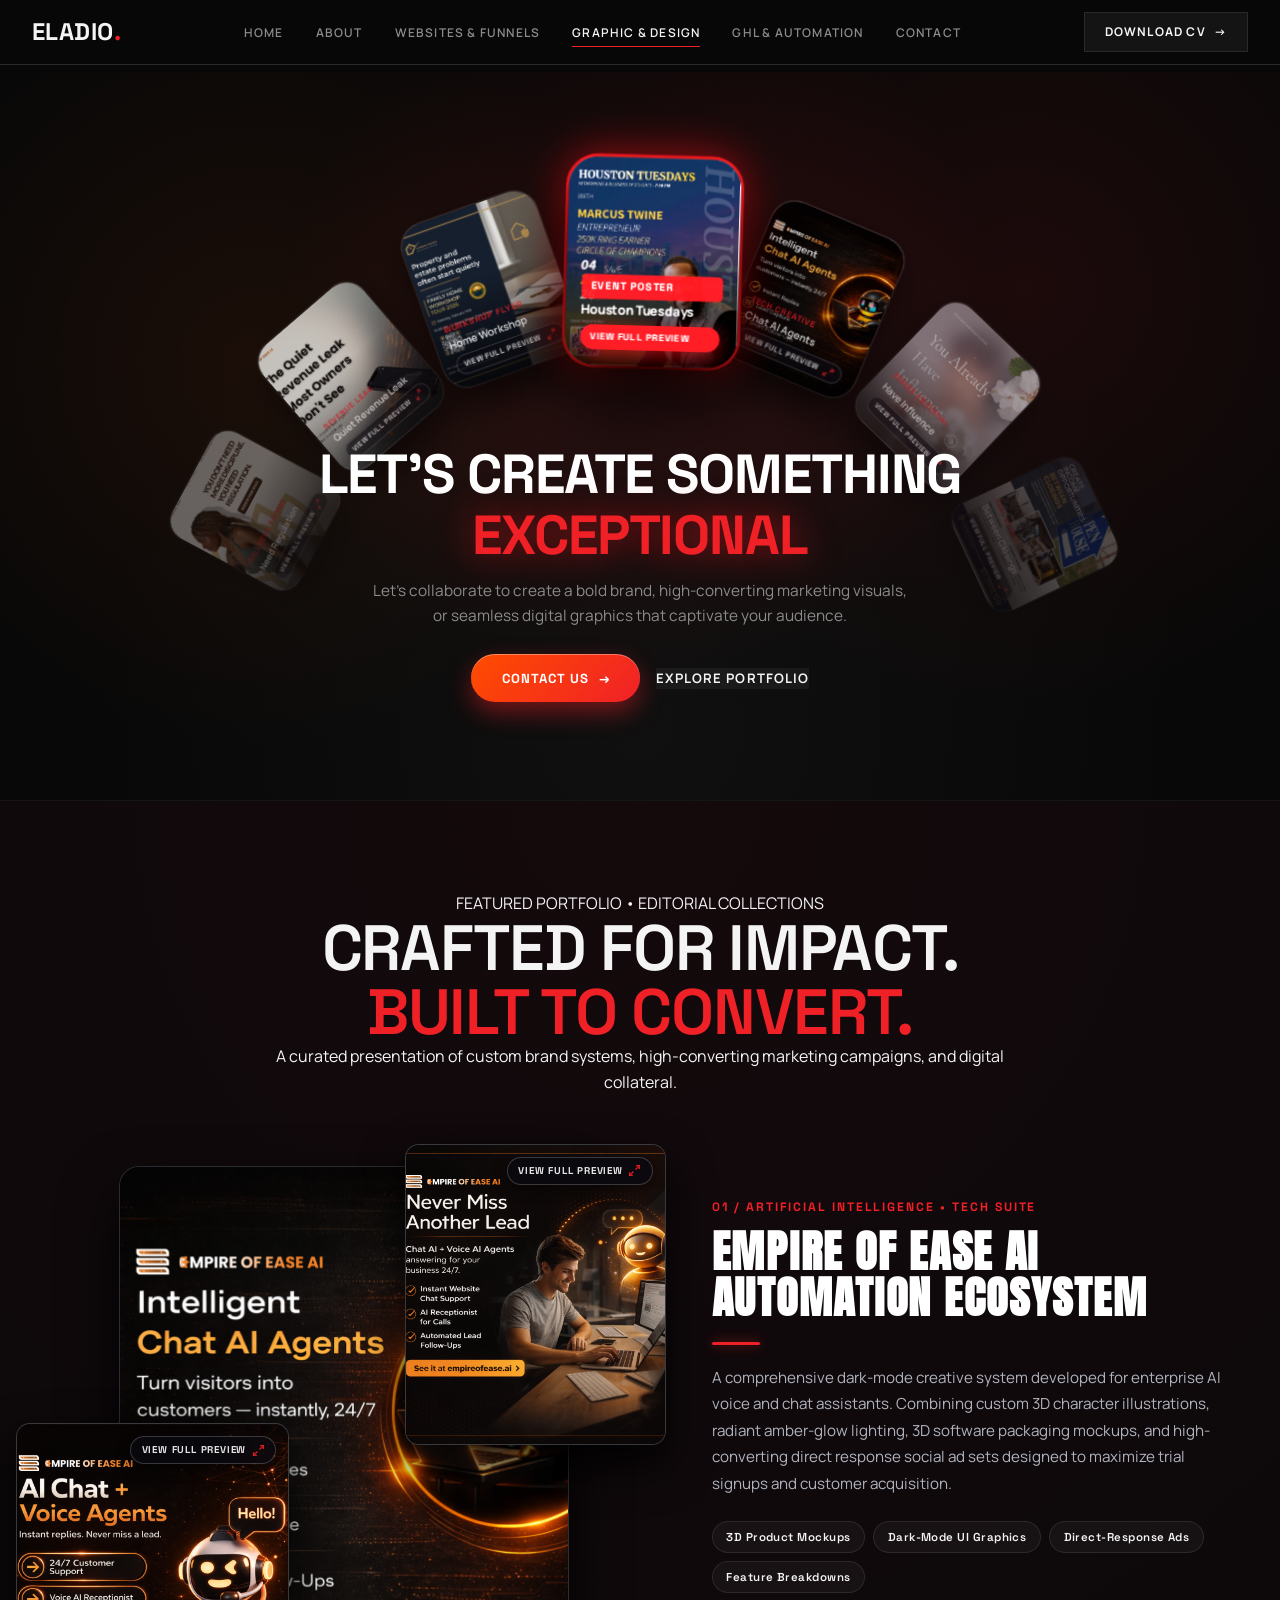
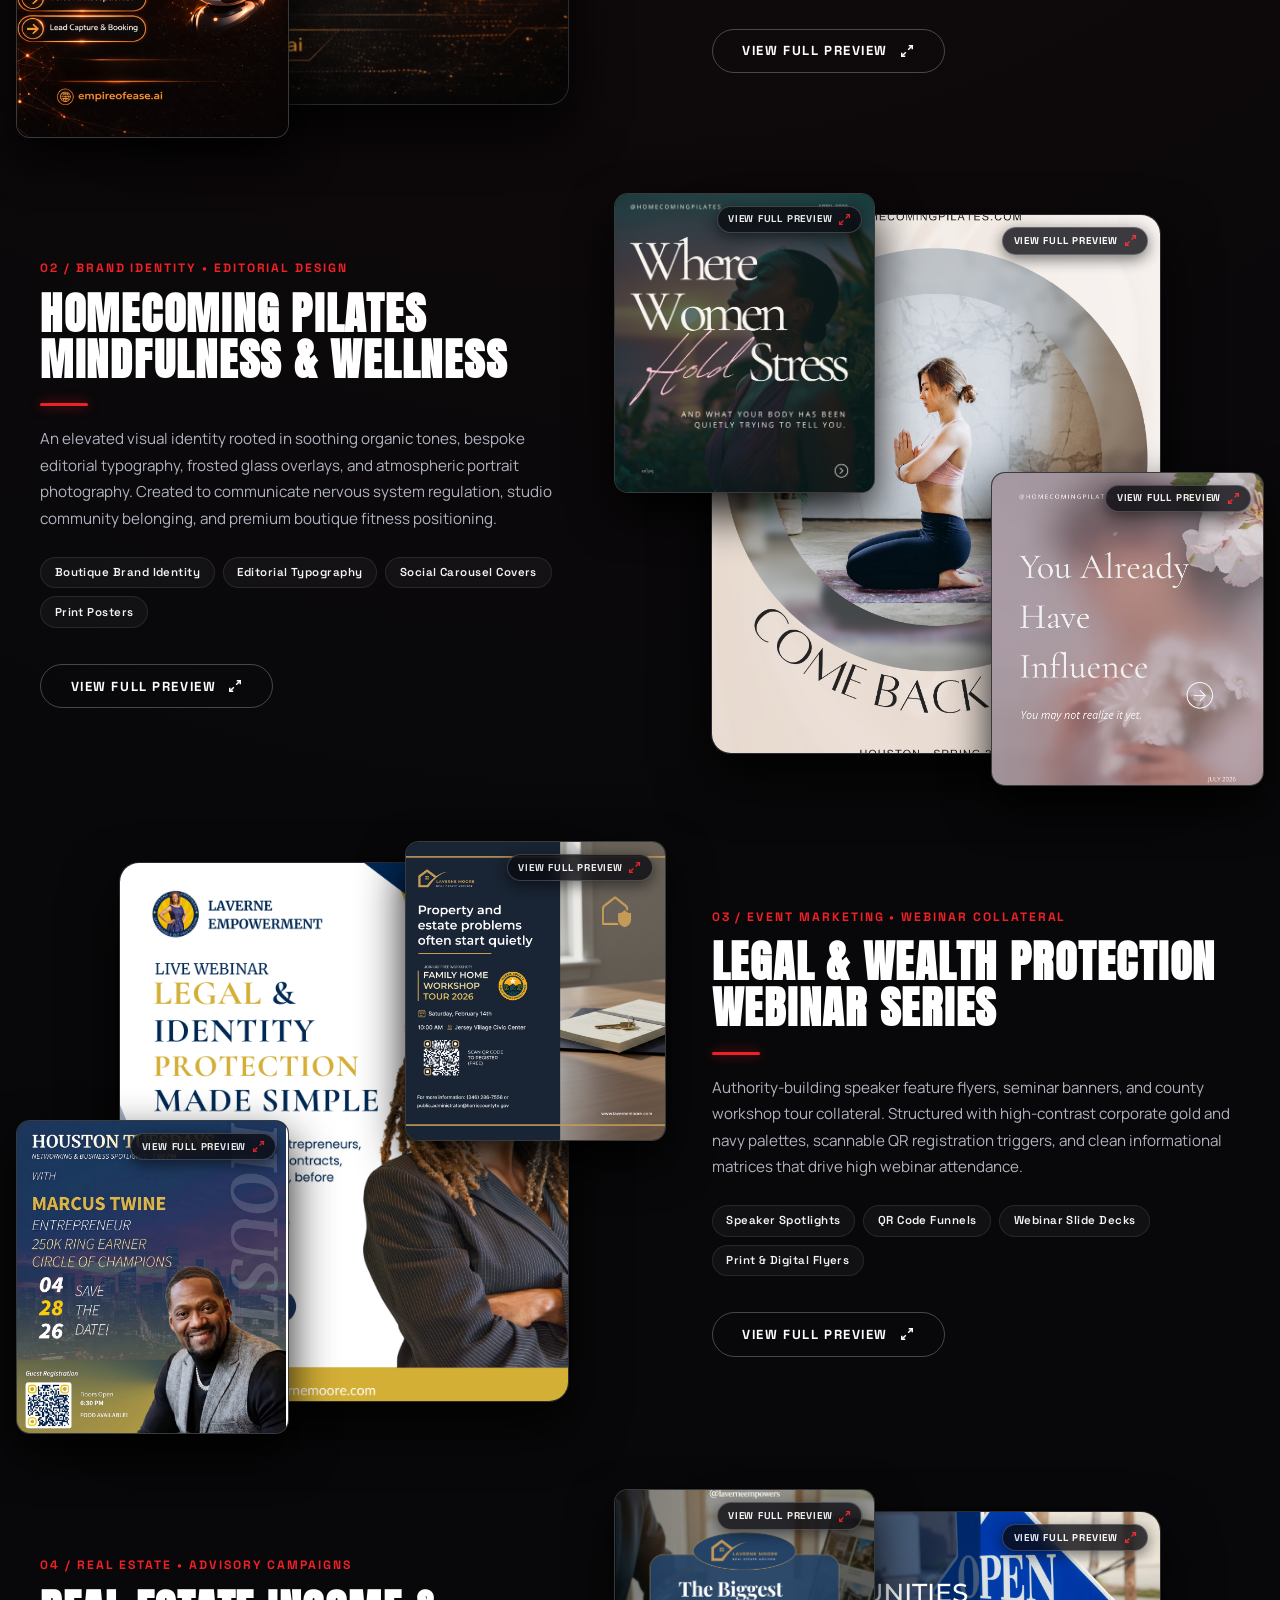
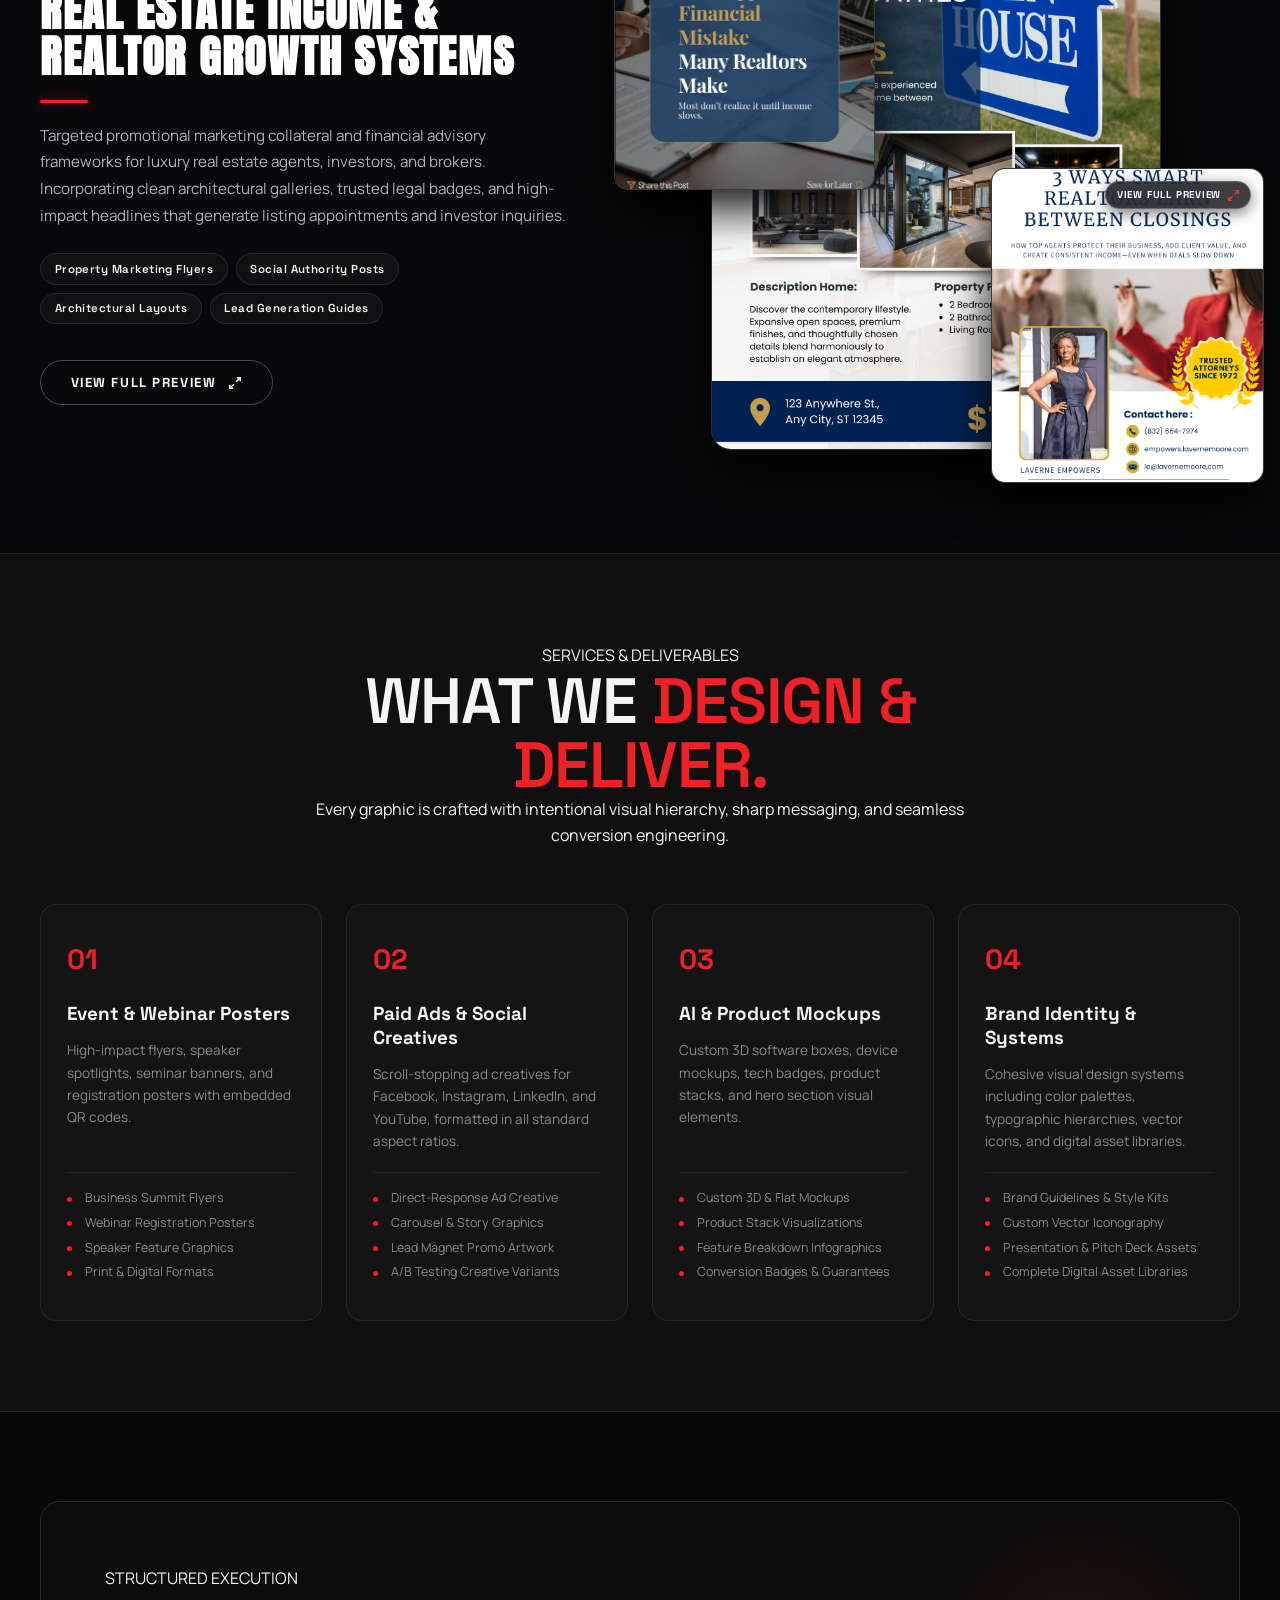
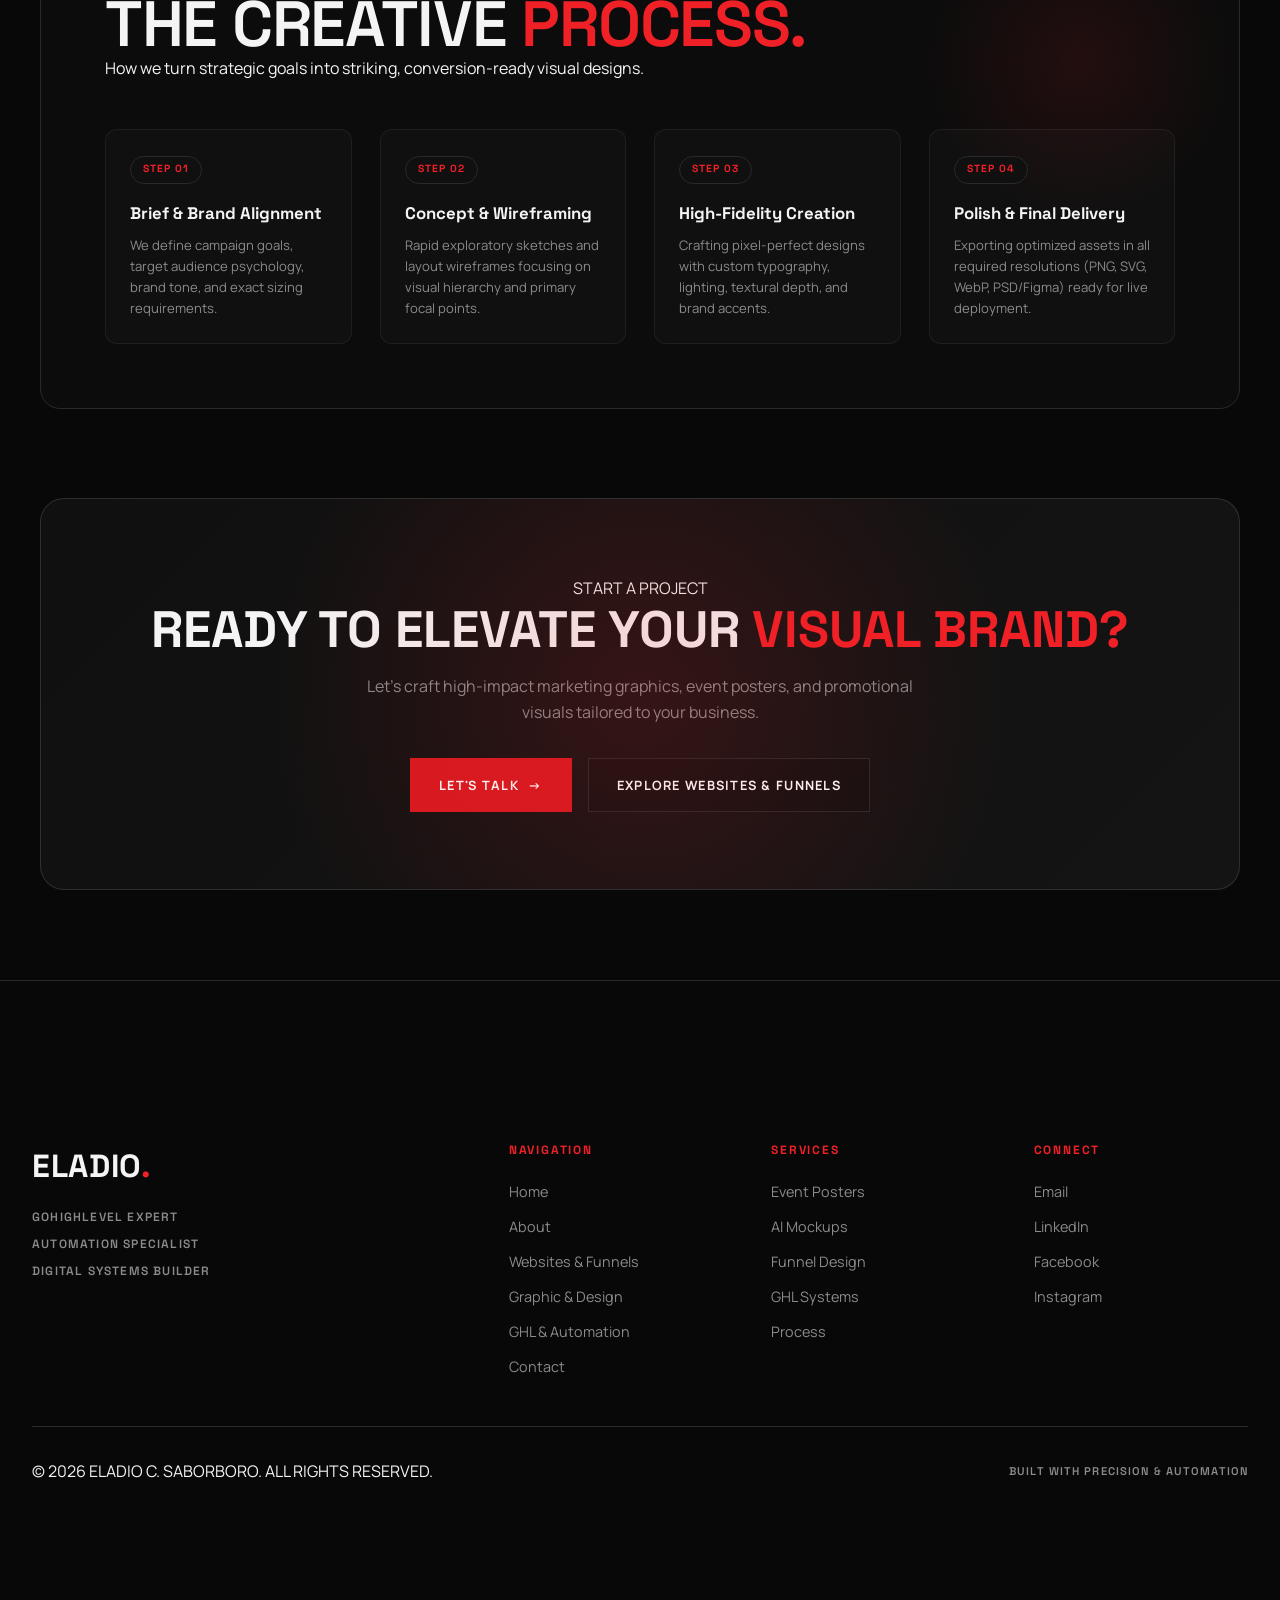
==== graphic-design/index.html @ 5926e591 "Initial commit - Eladio C. Saborboro portfolio with full-preview modals and automations analysis" ====
<!DOCTYPE html>
<html lang="en">
<head>
    <meta charset="UTF-8">
    <meta name="viewport" content="width=device-width, initial-scale=1.0">
    <title>Graphic &amp; Design &mdash; Eladio C. Saborboro</title>
    <meta name="description" content="Marketing graphics, high-converting promotional designs, and brand visuals by Eladio C. Saborboro.">
    <link rel="preconnect" href="https://fonts.googleapis.com">
    <link rel="preconnect" href="https://fonts.gstatic.com" crossorigin>
    <link href="https://fonts.googleapis.com/css2?family=Manrope:wght@300;400;500;600;700;800&family=Space+Grotesk:wght@400;500;600;700&family=Anton&display=swap" rel="stylesheet">
    <link rel="stylesheet" href="../styles.css">
</head>
<body class="graphic-design-body">
    <!-- Navigation -->
    <nav class="navbar graphic-nav" id="navbar">
        <div class="nav-container">
            <a href="../index.html" class="nav-logo">ELADIO<span class="logo-dot">.</span></a>
            <ul class="nav-menu" id="nav-menu">
                <li><a href="../index.html" class="nav-link">HOME</a></li>
                <li><a href="../about.html" class="nav-link">ABOUT</a></li>
                <li><a href="../websites-funnels/" class="nav-link">WEBSITES &amp; FUNNELS</a></li>
                <li><a href="index.html" class="nav-link active">GRAPHIC &amp; DESIGN</a></li>
                <li><a href="../workflows.html" class="nav-link">GHL &amp; AUTOMATION</a></li>
                <li><a href="../contact.html" class="nav-link">CONTACT</a></li>
            </ul>
            <a href="../cv.pdf" class="nav-cta" download>DOWNLOAD CV <span class="arrow">&rarr;</span></a>
            <button class="nav-toggle" id="nav-toggle" aria-label="Toggle menu">
                <span></span><span></span><span></span>
            </button>
        </div>
    </nav>

    <main class="graphic-page">
        <!-- ================= HERO SECTION: CLEAN REVOLVING CIRCULAR ARC SHOWCASE (G1 to G17) ================= -->
        <section class="graphic-arc-hero" id="graphic-hero" aria-label="Graphic and Design Showcase">
            <div class="arc-ambient-glow" aria-hidden="true"></div>

            <div class="arc-showcase-container" id="arc-showcase-container">

                <!-- Circular Arc Stage for 17 Rotating Cards (G1 to G17 in Exact Order) -->
                <div class="arc-stage" id="arc-stage" aria-live="polite" title="Drag to spin the circle of graphics, hover to pause, click to view in Lightbox">
                    
                    <!-- Card G1 -->
                    <div class="arc-card" data-slot="0" style="--angle: -63.5deg; --index: 0;" data-lightbox-src="G1.png" data-card-title="Houston Tuesdays &bull; Marcus Twine Event Poster" data-card-cat="Event Poster &amp; Branding" tabindex="0" role="button" aria-label="View Houston Tuesdays Event Poster">
                        <div class="arc-card-inner">
                            <img src="G1.png" alt="Houston Tuesdays Marcus Twine Event Poster" loading="eager">
                            <div class="arc-card-overlay">
                                <span class="arc-card-tag">Event Poster</span>
                                <h4 class="arc-card-caption">Houston Tuesdays</h4>
                                <div class="card-preview-pill">
                                    <span>VIEW FULL PREVIEW</span>
                                    <svg viewBox="0 0 24 24" width="12" height="12" fill="none" stroke="currentColor" stroke-width="2.5"><polyline points="15 3 21 3 21 9"></polyline><polyline points="9 21 3 21 3 15"></polyline><line x1="21" y1="3" x2="14" y2="10"></line><line x1="3" y1="21" x2="10" y2="14"></line></svg>
                                </div>
                            </div>
                        </div>
                    </div>

                    <!-- Card G2 -->
                    <div class="arc-card" data-slot="1" style="--angle: -42.3deg; --index: 1;" data-lightbox-src="G2.png" data-card-title="Intelligent Chat AI Agents &bull; Empire of Ease AI" data-card-cat="Marketing Creative" tabindex="0" role="button" aria-label="View Chat AI Agents Graphic">
                        <div class="arc-card-inner">
                            <img src="G2.png" alt="Intelligent Chat AI Agents graphic" loading="eager">
                            <div class="arc-card-overlay">
                                <span class="arc-card-tag">Tech Creative</span>
                                <h4 class="arc-card-caption">Chat AI Agents</h4>
                                <div class="card-preview-pill">
                                    <span>VIEW FULL PREVIEW</span>
                                    <svg viewBox="0 0 24 24" width="12" height="12" fill="none" stroke="currentColor" stroke-width="2.5"><polyline points="15 3 21 3 21 9"></polyline><polyline points="9 21 3 21 3 15"></polyline><line x1="21" y1="3" x2="14" y2="10"></line><line x1="3" y1="21" x2="10" y2="14"></line></svg>
                                </div>
                            </div>
                        </div>
                    </div>

                    <!-- Card G3 -->
                    <div class="arc-card" data-slot="2" style="--angle: -21.2deg; --index: 2;" data-lightbox-src="G3.png" data-card-title="You Already Have Influence &bull; Homecoming Pilates" data-card-cat="Brand Editorial" tabindex="0" role="button" aria-label="View Homecoming Pilates Influence Poster">
                        <div class="arc-card-inner">
                            <img src="G3.png" alt="Homecoming Pilates Influence Poster" loading="eager">
                            <div class="arc-card-overlay">
                                <span class="arc-card-tag">Brand Editorial</span>
                                <h4 class="arc-card-caption">Have Influence</h4>
                                <div class="card-preview-pill">
                                    <span>VIEW FULL PREVIEW</span>
                                    <svg viewBox="0 0 24 24" width="12" height="12" fill="none" stroke="currentColor" stroke-width="2.5"><polyline points="15 3 21 3 21 9"></polyline><polyline points="9 21 3 21 3 15"></polyline><line x1="21" y1="3" x2="14" y2="10"></line><line x1="3" y1="21" x2="10" y2="14"></line></svg>
                                </div>
                            </div>
                        </div>
                    </div>

                    <!-- Card G4 -->
                    <div class="arc-card" data-slot="3" style="--angle: 0deg; --index: 3;" data-lightbox-src="G4.png" data-card-title="Create Income Opportunities &bull; Real Estate Flyer" data-card-cat="Real Estate Marketing" tabindex="0" role="button" aria-label="View Real Estate Flyer">
                        <div class="arc-card-inner">
                            <img src="G4.png" alt="Real Estate Marketing Flyer" loading="eager">
                            <div class="arc-card-overlay">
                                <span class="arc-card-tag">Real Estate</span>
                                <h4 class="arc-card-caption">Between Closings</h4>
                                <div class="card-preview-pill">
                                    <span>VIEW FULL PREVIEW</span>
                                    <svg viewBox="0 0 24 24" width="12" height="12" fill="none" stroke="currentColor" stroke-width="2.5"><polyline points="15 3 21 3 21 9"></polyline><polyline points="9 21 3 21 3 15"></polyline><line x1="21" y1="3" x2="14" y2="10"></line><line x1="3" y1="21" x2="10" y2="14"></line></svg>
                                </div>
                            </div>
                        </div>
                    </div>

                    <!-- Card G5 -->
                    <div class="arc-card" data-slot="4" style="--angle: 21.2deg; --index: 4;" data-lightbox-src="G5.png" data-card-title="How Jobs Get Booked While Busy &bull; Empire of Ease" data-card-cat="Product Mockup" tabindex="0" role="button" aria-label="View Job Booking Mockup">
                        <div class="arc-card-inner">
                            <img src="G5.png" alt="Job Booking Mockup Graphic" loading="eager">
                            <div class="arc-card-overlay">
                                <span class="arc-card-tag">Mockup</span>
                                <h4 class="arc-card-caption">Jobs Booked Live</h4>
                                <div class="card-preview-pill">
                                    <span>VIEW FULL PREVIEW</span>
                                    <svg viewBox="0 0 24 24" width="12" height="12" fill="none" stroke="currentColor" stroke-width="2.5"><polyline points="15 3 21 3 21 9"></polyline><polyline points="9 21 3 21 3 15"></polyline><line x1="21" y1="3" x2="14" y2="10"></line><line x1="3" y1="21" x2="10" y2="14"></line></svg>
                                </div>
                            </div>
                        </div>
                    </div>

                    <!-- Card G6 -->
                    <div class="arc-card" data-slot="5" style="--angle: 42.3deg; --index: 5;" data-lightbox-src="G6.png" data-card-title="Where Women Hold Stress &bull; Homecoming Pilates" data-card-cat="Social Creative" tabindex="0" role="button" aria-label="View Where Women Hold Stress Graphic">
                        <div class="arc-card-inner">
                            <img src="G6.png" alt="Where Women Hold Stress Graphic" loading="eager">
                            <div class="arc-card-overlay">
                                <span class="arc-card-tag">Wellness Ad</span>
                                <h4 class="arc-card-caption">Hold Stress</h4>
                                <div class="card-preview-pill">
                                    <span>VIEW FULL PREVIEW</span>
                                    <svg viewBox="0 0 24 24" width="12" height="12" fill="none" stroke="currentColor" stroke-width="2.5"><polyline points="15 3 21 3 21 9"></polyline><polyline points="9 21 3 21 3 15"></polyline><line x1="21" y1="3" x2="14" y2="10"></line><line x1="3" y1="21" x2="10" y2="14"></line></svg>
                                </div>
                            </div>
                        </div>
                    </div>

                    <!-- Card G7 -->
                    <div class="arc-card" data-slot="6" style="--angle: 63.5deg; --index: 6;" data-lightbox-src="G7.png" data-card-title="Legal &amp; Identity Protection &bull; Laverne Webinar" data-card-cat="Webinar Marketing" tabindex="0" role="button" aria-label="View Legal Protection Webinar Flyer">
                        <div class="arc-card-inner">
                            <img src="G7.png" alt="Legal and Identity Protection Webinar Flyer" loading="eager">
                            <div class="arc-card-overlay">
                                <span class="arc-card-tag">Webinar Flyer</span>
                                <h4 class="arc-card-caption">Identity Protection</h4>
                                <div class="card-preview-pill">
                                    <span>VIEW FULL PREVIEW</span>
                                    <svg viewBox="0 0 24 24" width="12" height="12" fill="none" stroke="currentColor" stroke-width="2.5"><polyline points="15 3 21 3 21 9"></polyline><polyline points="9 21 3 21 3 15"></polyline><line x1="21" y1="3" x2="14" y2="10"></line><line x1="3" y1="21" x2="10" y2="14"></line></svg>
                                </div>
                            </div>
                        </div>
                    </div>

                    <!-- Card G8 -->
                    <div class="arc-card" data-slot="7" style="--angle: 84.7deg; --index: 7;" data-lightbox-src="G8.png" data-card-title="Never Miss Another Lead &bull; Empire of Ease AI" data-card-cat="Marketing Creative" tabindex="0" role="button" aria-label="View Never Miss Another Lead Graphic">
                        <div class="arc-card-inner">
                            <img src="G8.png" alt="Never Miss Another Lead Graphic" loading="eager">
                            <div class="arc-card-overlay">
                                <span class="arc-card-tag">Lead Gen</span>
                                <h4 class="arc-card-caption">Never Miss A Lead</h4>
                                <div class="card-preview-pill">
                                    <span>VIEW FULL PREVIEW</span>
                                    <svg viewBox="0 0 24 24" width="12" height="12" fill="none" stroke="currentColor" stroke-width="2.5"><polyline points="15 3 21 3 21 9"></polyline><polyline points="9 21 3 21 3 15"></polyline><line x1="21" y1="3" x2="14" y2="10"></line><line x1="3" y1="21" x2="10" y2="14"></line></svg>
                                </div>
                            </div>
                        </div>
                    </div>

                    <!-- Card G9 -->
                    <div class="arc-card" data-slot="8" style="--angle: 105.9deg; --index: 8;" data-lightbox-src="G9.png" data-card-title="Come Back Home &bull; Homecoming Pilates Poster" data-card-cat="Brand Aesthetic" tabindex="0" role="button" aria-label="View Come Back Home Poster">
                        <div class="arc-card-inner">
                            <img src="G9.png" alt="Come Back Home Pilates Poster" loading="eager">
                            <div class="arc-card-overlay">
                                <span class="arc-card-tag">Brand Poster</span>
                                <h4 class="arc-card-caption">Come Back Home</h4>
                                <div class="card-preview-pill">
                                    <span>VIEW FULL PREVIEW</span>
                                    <svg viewBox="0 0 24 24" width="12" height="12" fill="none" stroke="currentColor" stroke-width="2.5"><polyline points="15 3 21 3 21 9"></polyline><polyline points="9 21 3 21 3 15"></polyline><line x1="21" y1="3" x2="14" y2="10"></line><line x1="3" y1="21" x2="10" y2="14"></line></svg>
                                </div>
                            </div>
                        </div>
                    </div>

                    <!-- Card G10 -->
                    <div class="arc-card" data-slot="9" style="--angle: 127.1deg; --index: 9;" data-lightbox-src="G10.jpg" data-card-title="24/7 Team for Sales &amp; Support &bull; AI Product Stack" data-card-cat="Product Promo Flyer" tabindex="0" role="button" aria-label="View 24/7 AI Team Product Flyer">
                        <div class="arc-card-inner">
                            <img src="G10.jpg" alt="24/7 Team for Sales and Support Flyer" loading="eager">
                            <div class="arc-card-overlay">
                                <span class="arc-card-tag">Product Stack</span>
                                <h4 class="arc-card-caption">24/7 Sales Team</h4>
                                <div class="card-preview-pill">
                                    <span>VIEW FULL PREVIEW</span>
                                    <svg viewBox="0 0 24 24" width="12" height="12" fill="none" stroke="currentColor" stroke-width="2.5"><polyline points="15 3 21 3 21 9"></polyline><polyline points="9 21 3 21 3 15"></polyline><line x1="21" y1="3" x2="14" y2="10"></line><line x1="3" y1="21" x2="10" y2="14"></line></svg>
                                </div>
                            </div>
                        </div>
                    </div>

                    <!-- Card G11 -->
                    <div class="arc-card" data-slot="10" style="--angle: 148.2deg; --index: 10;" data-lightbox-src="G11.png" data-card-title="3 Ways Smart Realtors Earn Between Closings &bull; Laverne Empowers" data-card-cat="Real Estate Marketing" tabindex="0" role="button" aria-label="View 3 Ways Smart Realtors Earn Flyer">
                        <div class="arc-card-inner">
                            <img src="G11.png" alt="3 Ways Smart Realtors Earn Between Closings Flyer" loading="lazy">
                            <div class="arc-card-overlay">
                                <span class="arc-card-tag">Realtor Flyer</span>
                                <h4 class="arc-card-caption">Realtors Earn</h4>
                                <div class="card-preview-pill">
                                    <span>VIEW FULL PREVIEW</span>
                                    <svg viewBox="0 0 24 24" width="12" height="12" fill="none" stroke="currentColor" stroke-width="2.5"><polyline points="15 3 21 3 21 9"></polyline><polyline points="9 21 3 21 3 15"></polyline><line x1="21" y1="3" x2="14" y2="10"></line><line x1="3" y1="21" x2="10" y2="14"></line></svg>
                                </div>
                            </div>
                        </div>
                    </div>

                    <!-- Card G12 -->
                    <div class="arc-card" data-slot="11" style="--angle: 169.4deg; --index: 11;" data-lightbox-src="G12.png" data-card-title="Benefits of Pilates &bull; Homecoming Pilates Story" data-card-cat="Social Story &amp; Brand" tabindex="0" role="button" aria-label="View Benefits of Pilates Story">
                        <div class="arc-card-inner">
                            <img src="G12.png" alt="Benefits of Pilates Social Story" loading="lazy">
                            <div class="arc-card-overlay">
                                <span class="arc-card-tag">Social Story</span>
                                <h4 class="arc-card-caption">Benefits of Pilates</h4>
                                <div class="card-preview-pill">
                                    <span>VIEW FULL PREVIEW</span>
                                    <svg viewBox="0 0 24 24" width="12" height="12" fill="none" stroke="currentColor" stroke-width="2.5"><polyline points="15 3 21 3 21 9"></polyline><polyline points="9 21 3 21 3 15"></polyline><line x1="21" y1="3" x2="14" y2="10"></line><line x1="3" y1="21" x2="10" y2="14"></line></svg>
                                </div>
                            </div>
                        </div>
                    </div>

                    <!-- Card G13 -->
                    <div class="arc-card" data-slot="12" style="--angle: 190.6deg; --index: 12;" data-lightbox-src="G13.png" data-card-title="AI Chat + Voice Agents &bull; Empire of Ease AI" data-card-cat="AI Support Graphic" tabindex="0" role="button" aria-label="View AI Chat and Voice Agents Graphic">
                        <div class="arc-card-inner">
                            <img src="G13.png" alt="AI Chat and Voice Agents Graphic" loading="lazy">
                            <div class="arc-card-overlay">
                                <span class="arc-card-tag">AI Agents</span>
                                <h4 class="arc-card-caption">Chat + Voice AI</h4>
                                <div class="card-preview-pill">
                                    <span>VIEW FULL PREVIEW</span>
                                    <svg viewBox="0 0 24 24" width="12" height="12" fill="none" stroke="currentColor" stroke-width="2.5"><polyline points="15 3 21 3 21 9"></polyline><polyline points="9 21 3 21 3 15"></polyline><line x1="21" y1="3" x2="14" y2="10"></line><line x1="3" y1="21" x2="10" y2="14"></line></svg>
                                </div>
                            </div>
                        </div>
                    </div>

                    <!-- Card G14 -->
                    <div class="arc-card" data-slot="13" style="--angle: 211.8deg; --index: 13;" data-lightbox-src="G14.png" data-card-title="The Biggest Financial Mistake Many Realtors Make &bull; Laverne Moore" data-card-cat="Real Estate Social" tabindex="0" role="button" aria-label="View Biggest Financial Mistake Post">
                        <div class="arc-card-inner">
                            <img src="G14.png" alt="The Biggest Financial Mistake Many Realtors Make Post" loading="lazy">
                            <div class="arc-card-overlay">
                                <span class="arc-card-tag">Realtor Post</span>
                                <h4 class="arc-card-caption">Financial Mistake</h4>
                                <div class="card-preview-pill">
                                    <span>VIEW FULL PREVIEW</span>
                                    <svg viewBox="0 0 24 24" width="12" height="12" fill="none" stroke="currentColor" stroke-width="2.5"><polyline points="15 3 21 3 21 9"></polyline><polyline points="9 21 3 21 3 15"></polyline><line x1="21" y1="3" x2="14" y2="10"></line><line x1="3" y1="21" x2="10" y2="14"></line></svg>
                                </div>
                            </div>
                        </div>
                    </div>

                    <!-- Card G15 -->
                    <div class="arc-card" data-slot="14" style="--angle: 232.9deg; --index: 14;" data-lightbox-src="G15.png" data-card-title="You Need Regulation &bull; Homecoming Pilates Promo" data-card-cat="Brand Editorial" tabindex="0" role="button" aria-label="View You Need Regulation Promo">
                        <div class="arc-card-inner">
                            <img src="G15.png" alt="You Need Regulation Homecoming Pilates Promo" loading="lazy">
                            <div class="arc-card-overlay">
                                <span class="arc-card-tag">Wellness Promo</span>
                                <h4 class="arc-card-caption">Need Regulation</h4>
                                <div class="card-preview-pill">
                                    <span>VIEW FULL PREVIEW</span>
                                    <svg viewBox="0 0 24 24" width="12" height="12" fill="none" stroke="currentColor" stroke-width="2.5"><polyline points="15 3 21 3 21 9"></polyline><polyline points="9 21 3 21 3 15"></polyline><line x1="21" y1="3" x2="14" y2="10"></line><line x1="3" y1="21" x2="10" y2="14"></line></svg>
                                </div>
                            </div>
                        </div>
                    </div>

                    <!-- Card G16 -->
                    <div class="arc-card" data-slot="15" style="--angle: 254.1deg; --index: 15;" data-lightbox-src="G16.png" data-card-title="The Quiet Revenue Leak Most Owners Don't See &bull; Empire of Ease" data-card-cat="AI Marketing" tabindex="0" role="button" aria-label="View Quiet Revenue Leak Graphic">
                        <div class="arc-card-inner">
                            <img src="G16.png" alt="The Quiet Revenue Leak Most Owners Dont See Graphic" loading="lazy">
                            <div class="arc-card-overlay">
                                <span class="arc-card-tag">Revenue Leak</span>
                                <h4 class="arc-card-caption">Quiet Revenue Leak</h4>
                                <div class="card-preview-pill">
                                    <span>VIEW FULL PREVIEW</span>
                                    <svg viewBox="0 0 24 24" width="12" height="12" fill="none" stroke="currentColor" stroke-width="2.5"><polyline points="15 3 21 3 21 9"></polyline><polyline points="9 21 3 21 3 15"></polyline><line x1="21" y1="3" x2="14" y2="10"></line><line x1="3" y1="21" x2="10" y2="14"></line></svg>
                                </div>
                            </div>
                        </div>
                    </div>

                    <!-- Card G17 -->
                    <div class="arc-card" data-slot="16" style="--angle: 275.3deg; --index: 16;" data-lightbox-src="G17.png" data-card-title="Property &amp; Estate Workshop Tour 2026 &bull; Laverne Moore" data-card-cat="Workshop Flyer" tabindex="0" role="button" aria-label="View Family Home Workshop Tour Flyer">
                        <div class="arc-card-inner">
                            <img src="G17.png" alt="Family Home Workshop Tour 2026 Flyer" loading="lazy">
                            <div class="arc-card-overlay">
                                <span class="arc-card-tag">Workshop Flyer</span>
                                <h4 class="arc-card-caption">Home Workshop</h4>
                                <div class="card-preview-pill">
                                    <span>VIEW FULL PREVIEW</span>
                                    <svg viewBox="0 0 24 24" width="12" height="12" fill="none" stroke="currentColor" stroke-width="2.5"><polyline points="15 3 21 3 21 9"></polyline><polyline points="9 21 3 21 3 15"></polyline><line x1="21" y1="3" x2="14" y2="10"></line><line x1="3" y1="21" x2="10" y2="14"></line></svg>
                                </div>
                            </div>
                        </div>
                    </div>
                </div>

                <!-- Clean Center Copy & CTA Framed Under the Arc -->
                <div class="arc-center-content">
                    <h1 class="arc-headline">Let's Create Something <span class="arc-highlight">Exceptional</span></h1>
                    <p class="arc-subtext">Let's collaborate to create a bold brand, high-converting marketing visuals, or seamless digital graphics that captivate your audience.</p>
                    
                    <div class="arc-cta-row">
                        <a href="../contact.html" class="arc-btn-contact">
                            <span class="btn-text">CONTACT US</span>
                            <span class="btn-spark" aria-hidden="true">&rarr;</span>
                        </a>
                        <a href="#portfolio-collages" class="arc-btn-explore">
                            <span>EXPLORE PORTFOLIO</span>
                        </a>
                    </div>
                </div>
            </div>
        </section>


        <!-- ================= EDITORIAL COLLAGE PORTFOLIO SECTION (MATCHING REFERENCE IMAGE) ================= -->
        <section class="collage-showcase-section" id="portfolio-collages" aria-label="Featured Graphic Collections">
            <div class="graphic-container">
                
                <!-- Section Intro -->
                <div class="collage-header-center">
                    <span class="graphic-eyebrow">FEATURED PORTFOLIO &bull; EDITORIAL COLLECTIONS</span>
                    <h2 class="section-title">CRAFTED FOR IMPACT. <span class="text-red">BUILT TO CONVERT.</span></h2>
                    <p class="section-subtitle">A curated presentation of custom brand systems, high-converting marketing campaigns, and digital collateral.</p>
                </div>

                <div class="collage-projects-stack">
                    
                    <!-- ================= PROJECT 01: AI TECH & PRODUCT STACK ================= -->
                    <div class="collage-project-row">
                        <!-- Left: Overlapping Asymmetric Collage Cluster -->
                        <div class="collage-visual-cluster">
                            <div class="collage-card collage-card-main" data-lightbox-src="G2.png" data-card-title="Intelligent Chat AI Agents &bull; Empire of Ease AI" data-card-cat="AI &amp; Tech Systems" tabindex="0" role="button" title="Click to view full size">
                                <img src="G2.png" alt="Intelligent Chat AI Agents marketing creative" loading="lazy">
                                <div class="card-preview-pill">
                                    <span>VIEW FULL PREVIEW</span>
                                    <svg viewBox="0 0 24 24" width="13" height="13" fill="none" stroke="currentColor" stroke-width="2.5"><polyline points="15 3 21 3 21 9"></polyline><polyline points="9 21 3 21 3 15"></polyline><line x1="21" y1="3" x2="14" y2="10"></line><line x1="3" y1="21" x2="10" y2="14"></line></svg>
                                </div>
                            </div>
                            <div class="collage-card collage-card-sub1" data-lightbox-src="G13.png" data-card-title="AI Chat + Voice Agents &bull; 24/7 Customer Support" data-card-cat="Tech Creative" tabindex="0" role="button" title="Click to view full size">
                                <img src="G13.png" alt="AI Chat and Voice Agents Mascot Graphic" loading="lazy">
                                <div class="card-preview-pill">
                                    <span>VIEW FULL PREVIEW</span>
                                    <svg viewBox="0 0 24 24" width="13" height="13" fill="none" stroke="currentColor" stroke-width="2.5"><polyline points="15 3 21 3 21 9"></polyline><polyline points="9 21 3 21 3 15"></polyline><line x1="21" y1="3" x2="14" y2="10"></line><line x1="3" y1="21" x2="10" y2="14"></line></svg>
                                </div>
                            </div>
                            <div class="collage-card collage-card-sub2" data-lightbox-src="G8.png" data-card-title="Never Miss Another Lead &bull; Direct Response Creative" data-card-cat="Conversion Ad" tabindex="0" role="button" title="Click to view full size">
                                <img src="G8.png" alt="Never Miss Another Lead Graphic" loading="lazy">
                                <div class="card-preview-pill">
                                    <span>VIEW FULL PREVIEW</span>
                                    <svg viewBox="0 0 24 24" width="13" height="13" fill="none" stroke="currentColor" stroke-width="2.5"><polyline points="15 3 21 3 21 9"></polyline><polyline points="9 21 3 21 3 15"></polyline><line x1="21" y1="3" x2="14" y2="10"></line><line x1="3" y1="21" x2="10" y2="14"></line></svg>
                                </div>
                            </div>
                        </div>

                        <!-- Right: Editorial Content Block -->
                        <div class="collage-info-block">
                            <span class="collage-kicker">01 / ARTIFICIAL INTELLIGENCE &bull; TECH SUITE</span>
                            <h3 class="collage-title">EMPIRE OF EASE AI AUTOMATION ECOSYSTEM</h3>
                            <div class="collage-divider"></div>
                            <p class="collage-description">
                                A comprehensive dark-mode creative system developed for enterprise AI voice and chat assistants. Combining custom 3D character illustrations, radiant amber-glow lighting, 3D software packaging mockups, and high-converting direct response social ad sets designed to maximize trial signups and customer acquisition.
                            </p>
                            <div class="collage-tags-list">
                                <span class="collage-tag">3D Product Mockups</span>
                                <span class="collage-tag">Dark-Mode UI Graphics</span>
                                <span class="collage-tag">Direct-Response Ads</span>
                                <span class="collage-tag">Feature Breakdowns</span>
                            </div>
                            <div class="collage-actions">
                                <button type="button" class="collage-btn-view" data-lightbox-src="G2.png" data-card-title="Intelligent Chat AI Agents &bull; Empire of Ease AI" data-card-cat="AI &amp; Tech Systems">
                                    <span>VIEW FULL PREVIEW</span>
                                    <svg viewBox="0 0 24 24" width="14" height="14" fill="none" stroke="currentColor" stroke-width="2.5"><polyline points="15 3 21 3 21 9"></polyline><polyline points="9 21 3 21 3 15"></polyline><line x1="21" y1="3" x2="14" y2="10"></line><line x1="3" y1="21" x2="10" y2="14"></line></svg>
                                </button>
                            </div>
                        </div>
                    </div>

                    <!-- ================= PROJECT 02: HOMECOMING PILATES & WELLNESS ================= -->
                    <div class="collage-project-row row-reverse">
                        <!-- Left (Right on Desktop): Overlapping Asymmetric Collage Cluster -->
                        <div class="collage-visual-cluster">
                            <div class="collage-card collage-card-main" data-lightbox-src="G9.png" data-card-title="Come Back Home &bull; Homecoming Pilates Brand Poster" data-card-cat="Brand Identity &amp; Aesthetic" tabindex="0" role="button" title="Click to view full size">
                                <img src="G9.png" alt="Come Back Home Pilates Brand Poster" loading="lazy">
                                <div class="card-preview-pill">
                                    <span>VIEW FULL PREVIEW</span>
                                    <svg viewBox="0 0 24 24" width="13" height="13" fill="none" stroke="currentColor" stroke-width="2.5"><polyline points="15 3 21 3 21 9"></polyline><polyline points="9 21 3 21 3 15"></polyline><line x1="21" y1="3" x2="14" y2="10"></line><line x1="3" y1="21" x2="10" y2="14"></line></svg>
                                </div>
                            </div>
                            <div class="collage-card collage-card-sub1" data-lightbox-src="G3.png" data-card-title="You Already Have Influence &bull; Homecoming Pilates" data-card-cat="Editorial Poster" tabindex="0" role="button" title="Click to view full size">
                                <img src="G3.png" alt="You Already Have Influence Poster" loading="lazy">
                                <div class="card-preview-pill">
                                    <span>VIEW FULL PREVIEW</span>
                                    <svg viewBox="0 0 24 24" width="13" height="13" fill="none" stroke="currentColor" stroke-width="2.5"><polyline points="15 3 21 3 21 9"></polyline><polyline points="9 21 3 21 3 15"></polyline><line x1="21" y1="3" x2="14" y2="10"></line><line x1="3" y1="21" x2="10" y2="14"></line></svg>
                                </div>
                            </div>
                            <div class="collage-card collage-card-sub2" data-lightbox-src="G6.png" data-card-title="Where Women Hold Stress &bull; Carousel Cover Ad" data-card-cat="Social Creative" tabindex="0" role="button" title="Click to view full size">
                                <img src="G6.png" alt="Where Women Hold Stress Ad" loading="lazy">
                                <div class="card-preview-pill">
                                    <span>VIEW FULL PREVIEW</span>
                                    <svg viewBox="0 0 24 24" width="13" height="13" fill="none" stroke="currentColor" stroke-width="2.5"><polyline points="15 3 21 3 21 9"></polyline><polyline points="9 21 3 21 3 15"></polyline><line x1="21" y1="3" x2="14" y2="10"></line><line x1="3" y1="21" x2="10" y2="14"></line></svg>
                                </div>
                            </div>
                        </div>

                        <!-- Right (Left on Desktop): Editorial Content Block -->
                        <div class="collage-info-block">
                            <span class="collage-kicker">02 / BRAND IDENTITY &bull; EDITORIAL DESIGN</span>
                            <h3 class="collage-title">HOMECOMING PILATES MINDFULNESS &amp; WELLNESS</h3>
                            <div class="collage-divider"></div>
                            <p class="collage-description">
                                An elevated visual identity rooted in soothing organic tones, bespoke editorial typography, frosted glass overlays, and atmospheric portrait photography. Created to communicate nervous system regulation, studio community belonging, and premium boutique fitness positioning.
                            </p>
                            <div class="collage-tags-list">
                                <span class="collage-tag">Boutique Brand Identity</span>
                                <span class="collage-tag">Editorial Typography</span>
                                <span class="collage-tag">Social Carousel Covers</span>
                                <span class="collage-tag">Print Posters</span>
                            </div>
                            <div class="collage-actions">
                                <button type="button" class="collage-btn-view" data-lightbox-src="G9.png" data-card-title="Come Back Home &bull; Homecoming Pilates Brand Poster" data-card-cat="Brand Identity &amp; Aesthetic">
                                    <span>VIEW FULL PREVIEW</span>
                                    <svg viewBox="0 0 24 24" width="14" height="14" fill="none" stroke="currentColor" stroke-width="2.5"><polyline points="15 3 21 3 21 9"></polyline><polyline points="9 21 3 21 3 15"></polyline><line x1="21" y1="3" x2="14" y2="10"></line><line x1="3" y1="21" x2="10" y2="14"></line></svg>
                                </button>
                            </div>
                        </div>
                    </div>

                    <!-- ================= PROJECT 03: WEBINAR & PROBATE CAMPAIGNS ================= -->
                    <div class="collage-project-row">
                        <!-- Left: Overlapping Asymmetric Collage Cluster -->
                        <div class="collage-visual-cluster">
                            <div class="collage-card collage-card-main" data-lightbox-src="G7.png" data-card-title="Legal &amp; Identity Protection Made Simple &bull; Laverne Webinar" data-card-cat="Webinar Marketing" tabindex="0" role="button" title="Click to view full size">
                                <img src="G7.png" alt="Legal &amp; Identity Protection Made Simple Webinar Flyer" loading="lazy">
                                <div class="card-preview-pill">
                                    <span>VIEW FULL PREVIEW</span>
                                    <svg viewBox="0 0 24 24" width="13" height="13" fill="none" stroke="currentColor" stroke-width="2.5"><polyline points="15 3 21 3 21 9"></polyline><polyline points="9 21 3 21 3 15"></polyline><line x1="21" y1="3" x2="14" y2="10"></line><line x1="3" y1="21" x2="10" y2="14"></line></svg>
                                </div>
                            </div>
                            <div class="collage-card collage-card-sub1" data-lightbox-src="G1.png" data-card-title="Houston Tuesdays &bull; Marcus Twine Event Spotlight" data-card-cat="Event Poster" tabindex="0" role="button" title="Click to view full size">
                                <img src="G1.png" alt="Houston Tuesdays Marcus Twine Event Poster" loading="lazy">
                                <div class="card-preview-pill">
                                    <span>VIEW FULL PREVIEW</span>
                                    <svg viewBox="0 0 24 24" width="13" height="13" fill="none" stroke="currentColor" stroke-width="2.5"><polyline points="15 3 21 3 21 9"></polyline><polyline points="9 21 3 21 3 15"></polyline><line x1="21" y1="3" x2="14" y2="10"></line><line x1="3" y1="21" x2="10" y2="14"></line></svg>
                                </div>
                            </div>
                            <div class="collage-card collage-card-sub2" data-lightbox-src="G17.png" data-card-title="Family Home Workshop Tour 2026 &bull; Estate Planning" data-card-cat="Workshop Flyer" tabindex="0" role="button" title="Click to view full size">
                                <img src="G17.png" alt="Family Home Workshop Tour 2026 Flyer" loading="lazy">
                                <div class="card-preview-pill">
                                    <span>VIEW FULL PREVIEW</span>
                                    <svg viewBox="0 0 24 24" width="13" height="13" fill="none" stroke="currentColor" stroke-width="2.5"><polyline points="15 3 21 3 21 9"></polyline><polyline points="9 21 3 21 3 15"></polyline><line x1="21" y1="3" x2="14" y2="10"></line><line x1="3" y1="21" x2="10" y2="14"></line></svg>
                                </div>
                            </div>
                        </div>

                        <!-- Right: Editorial Content Block -->
                        <div class="collage-info-block">
                            <span class="collage-kicker">03 / EVENT MARKETING &bull; WEBINAR COLLATERAL</span>
                            <h3 class="collage-title">LEGAL &amp; WEALTH PROTECTION WEBINAR SERIES</h3>
                            <div class="collage-divider"></div>
                            <p class="collage-description">
                                Authority-building speaker feature flyers, seminar banners, and county workshop tour collateral. Structured with high-contrast corporate gold and navy palettes, scannable QR registration triggers, and clean informational matrices that drive high webinar attendance.
                            </p>
                            <div class="collage-tags-list">
                                <span class="collage-tag">Speaker Spotlights</span>
                                <span class="collage-tag">QR Code Funnels</span>
                                <span class="collage-tag">Webinar Slide Decks</span>
                                <span class="collage-tag">Print &amp; Digital Flyers</span>
                            </div>
                            <div class="collage-actions">
                                <button type="button" class="collage-btn-view" data-lightbox-src="G7.png" data-card-title="Legal &amp; Identity Protection Made Simple &bull; Laverne Webinar" data-card-cat="Webinar Marketing">
                                    <span>VIEW FULL PREVIEW</span>
                                    <svg viewBox="0 0 24 24" width="14" height="14" fill="none" stroke="currentColor" stroke-width="2.5"><polyline points="15 3 21 3 21 9"></polyline><polyline points="9 21 3 21 3 15"></polyline><line x1="21" y1="3" x2="14" y2="10"></line><line x1="3" y1="21" x2="10" y2="14"></line></svg>
                                </button>
                            </div>
                        </div>
                    </div>

                    <!-- ================= PROJECT 04: REAL ESTATE WEALTH & REALTOR MARKETING ================= -->
                    <div class="collage-project-row row-reverse">
                        <!-- Left (Right on Desktop): Overlapping Asymmetric Collage Cluster -->
                        <div class="collage-visual-cluster">
                            <div class="collage-card collage-card-main" data-lightbox-src="G4.png" data-card-title="Create Income Opportunities Between Closings &bull; Real Estate Flyer" data-card-cat="Real Estate Marketing" tabindex="0" role="button" title="Click to view full size">
                                <img src="G4.png" alt="Create Income Opportunities Flyer" loading="lazy">
                                <div class="card-preview-pill">
                                    <span>VIEW FULL PREVIEW</span>
                                    <svg viewBox="0 0 24 24" width="13" height="13" fill="none" stroke="currentColor" stroke-width="2.5"><polyline points="15 3 21 3 21 9"></polyline><polyline points="9 21 3 21 3 15"></polyline><line x1="21" y1="3" x2="14" y2="10"></line><line x1="3" y1="21" x2="10" y2="14"></line></svg>
                                </div>
                            </div>
                            <div class="collage-card collage-card-sub1" data-lightbox-src="G11.png" data-card-title="3 Ways Smart Realtors Earn &bull; Laverne Empowers" data-card-cat="Real Estate Social" tabindex="0" role="button" title="Click to view full size">
                                <img src="G11.png" alt="3 Ways Smart Realtors Earn Flyer" loading="lazy">
                                <div class="card-preview-pill">
                                    <span>VIEW FULL PREVIEW</span>
                                    <svg viewBox="0 0 24 24" width="13" height="13" fill="none" stroke="currentColor" stroke-width="2.5"><polyline points="15 3 21 3 21 9"></polyline><polyline points="9 21 3 21 3 15"></polyline><line x1="21" y1="3" x2="14" y2="10"></line><line x1="3" y1="21" x2="10" y2="14"></line></svg>
                                </div>
                            </div>
                            <div class="collage-card collage-card-sub2" data-lightbox-src="G14.png" data-card-title="The Biggest Financial Mistake Many Realtors Make" data-card-cat="Advisory Post" tabindex="0" role="button" title="Click to view full size">
                                <img src="G14.png" alt="The Biggest Financial Mistake Many Realtors Make Post" loading="lazy">
                                <div class="card-preview-pill">
                                    <span>VIEW FULL PREVIEW</span>
                                    <svg viewBox="0 0 24 24" width="13" height="13" fill="none" stroke="currentColor" stroke-width="2.5"><polyline points="15 3 21 3 21 9"></polyline><polyline points="9 21 3 21 3 15"></polyline><line x1="21" y1="3" x2="14" y2="10"></line><line x1="3" y1="21" x2="10" y2="14"></line></svg>
                                </div>
                            </div>
                        </div>

                        <!-- Right (Left on Desktop): Editorial Content Block -->
                        <div class="collage-info-block">
                            <span class="collage-kicker">04 / REAL ESTATE &bull; ADVISORY CAMPAIGNS</span>
                            <h3 class="collage-title">REAL ESTATE INCOME &amp; REALTOR GROWTH SYSTEMS</h3>
                            <div class="collage-divider"></div>
                            <p class="collage-description">
                                Targeted promotional marketing collateral and financial advisory frameworks for luxury real estate agents, investors, and brokers. Incorporating clean architectural galleries, trusted legal badges, and high-impact headlines that generate listing appointments and investor inquiries.
                            </p>
                            <div class="collage-tags-list">
                                <span class="collage-tag">Property Marketing Flyers</span>
                                <span class="collage-tag">Social Authority Posts</span>
                                <span class="collage-tag">Architectural Layouts</span>
                                <span class="collage-tag">Lead Generation Guides</span>
                            </div>
                            <div class="collage-actions">
                                <button type="button" class="collage-btn-view" data-lightbox-src="G4.png" data-card-title="Create Income Opportunities Between Closings &bull; Real Estate Flyer" data-card-cat="Real Estate Marketing">
                                    <span>VIEW FULL PREVIEW</span>
                                    <svg viewBox="0 0 24 24" width="14" height="14" fill="none" stroke="currentColor" stroke-width="2.5"><polyline points="15 3 21 3 21 9"></polyline><polyline points="9 21 3 21 3 15"></polyline><line x1="21" y1="3" x2="14" y2="10"></line><line x1="3" y1="21" x2="10" y2="14"></line></svg>
                                </button>
                            </div>
                        </div>
                    </div>

                </div>
            </div>
        </section>

        <!-- ================= DESIGN CAPABILITIES / SERVICES ================= -->
        <section class="graphic-services-section" aria-label="Design Services and Capabilities">
            <div class="graphic-container">
                <div class="section-header-center">
                    <span class="graphic-eyebrow">SERVICES &amp; DELIVERABLES</span>
                    <h2 class="section-title">WHAT WE <span class="text-red">DESIGN &amp; DELIVER.</span></h2>
                    <p class="section-subtitle">Every graphic is crafted with intentional visual hierarchy, sharp messaging, and seamless conversion engineering.</p>
                </div>

                <div class="graphic-capabilities-grid">
                    <div class="capability-card">
                        <div class="capability-num">01</div>
                        <h3 class="capability-title">Event &amp; Webinar Posters</h3>
                        <p class="capability-desc">High-impact flyers, speaker spotlights, seminar banners, and registration posters with embedded QR codes.</p>
                        <ul class="capability-list">
                            <li>Business Summit Flyers</li>
                            <li>Webinar Registration Posters</li>
                            <li>Speaker Feature Graphics</li>
                            <li>Print &amp; Digital Formats</li>
                        </ul>
                    </div>

                    <div class="capability-card">
                        <div class="capability-num">02</div>
                        <h3 class="capability-title">Paid Ads &amp; Social Creatives</h3>
                        <p class="capability-desc">Scroll-stopping ad creatives for Facebook, Instagram, LinkedIn, and YouTube, formatted in all standard aspect ratios.</p>
                        <ul class="capability-list">
                            <li>Direct-Response Ad Creative</li>
                            <li>Carousel &amp; Story Graphics</li>
                            <li>Lead Magnet Promo Artwork</li>
                            <li>A/B Testing Creative Variants</li>
                        </ul>
                    </div>

                    <div class="capability-card">
                        <div class="capability-num">03</div>
                        <h3 class="capability-title">AI &amp; Product Mockups</h3>
                        <p class="capability-desc">Custom 3D software boxes, device mockups, tech badges, product stacks, and hero section visual elements.</p>
                        <ul class="capability-list">
                            <li>Custom 3D &amp; Flat Mockups</li>
                            <li>Product Stack Visualizations</li>
                            <li>Feature Breakdown Infographics</li>
                            <li>Conversion Badges &amp; Guarantees</li>
                        </ul>
                    </div>

                    <div class="capability-card">
                        <div class="capability-num">04</div>
                        <h3 class="capability-title">Brand Identity &amp; Systems</h3>
                        <p class="capability-desc">Cohesive visual design systems including color palettes, typographic hierarchies, vector icons, and digital asset libraries.</p>
                        <ul class="capability-list">
                            <li>Brand Guidelines &amp; Style Kits</li>
                            <li>Custom Vector Iconography</li>
                            <li>Presentation &amp; Pitch Deck Assets</li>
                            <li>Complete Digital Asset Libraries</li>
                        </ul>
                    </div>
                </div>
            </div>
        </section>

        <!-- ================= 4-STEP CREATIVE PROCESS ================= -->
        <section class="graphic-process-section" aria-label="Creative Process">
            <div class="graphic-container">
                <div class="process-inner-box">
                    <div class="section-header-left">
                        <span class="graphic-eyebrow">STRUCTURED EXECUTION</span>
                        <h2 class="section-title">THE CREATIVE <span class="text-red">PROCESS.</span></h2>
                        <p class="section-subtitle">How we turn strategic goals into striking, conversion-ready visual designs.</p>
                    </div>

                    <div class="process-steps-grid">
                        <div class="process-step-item">
                            <div class="step-badge">STEP 01</div>
                            <h3 class="step-name">Brief &amp; Brand Alignment</h3>
                            <p class="step-text">We define campaign goals, target audience psychology, brand tone, and exact sizing requirements.</p>
                        </div>
                        <div class="process-step-item">
                            <div class="step-badge">STEP 02</div>
                            <h3 class="step-name">Concept &amp; Wireframing</h3>
                            <p class="step-text">Rapid exploratory sketches and layout wireframes focusing on visual hierarchy and primary focal points.</p>
                        </div>
                        <div class="process-step-item">
                            <div class="step-badge">STEP 03</div>
                            <h3 class="step-name">High-Fidelity Creation</h3>
                            <p class="step-text">Crafting pixel-perfect designs with custom typography, lighting, textural depth, and brand accents.</p>
                        </div>
                        <div class="process-step-item">
                            <div class="step-badge">STEP 04</div>
                            <h3 class="step-name">Polish &amp; Final Delivery</h3>
                            <p class="step-text">Exporting optimized assets in all required resolutions (PNG, SVG, WebP, PSD/Figma) ready for live deployment.</p>
                        </div>
                    </div>
                </div>
            </div>
        </section>

        <!-- ================= CTA SECTION ================= -->
        <section class="graphic-cta-section" aria-label="Start a Project CTA">
            <div class="graphic-container">
                <div class="graphic-cta-card">
                    <div class="cta-glow-bg" aria-hidden="true"></div>
                    <span class="graphic-eyebrow">START A PROJECT</span>
                    <h2 class="cta-heading">READY TO ELEVATE YOUR <span class="text-red">VISUAL BRAND?</span></h2>
                    <p class="cta-sub">Let's craft high-impact marketing graphics, event posters, and promotional visuals tailored to your business.</p>
                    <div class="cta-actions">
                        <a href="../contact.html" class="btn-primary">
                            <span>LET'S TALK</span>
                            <span class="arrow">&rarr;</span>
                        </a>
                        <a href="../websites-funnels/" class="btn-secondary">
                            <span>EXPLORE WEBSITES &amp; FUNNELS</span>
                        </a>
                    </div>
                </div>
            </div>
        </section>
    </main>

    <!-- ================= LIGHTBOX MODAL FOR PREVIEWS ================= -->
    <div class="graphic-lightbox lightbox" id="graphic-lightbox" role="dialog" aria-modal="true" aria-label="Image Preview Lightbox" hidden>
        <div class="lightbox-backdrop" id="lightbox-backdrop"></div>
        
        <button type="button" class="lightbox-arrow lightbox-prev" id="lightbox-prev" aria-label="Previous Image">&larr;</button>
        <button type="button" class="lightbox-arrow lightbox-next" id="lightbox-next" aria-label="Next Image">&rarr;</button>

        <div class="lightbox-dialog lightbox-content">
            <div class="lightbox-header">
                <div class="lightbox-header-info">
                    <span class="lightbox-category lightbox-tag" id="lightbox-cat">Category</span>
                    <h3 class="lightbox-title" id="lightbox-title">Design Title</h3>
                </div>
                <button type="button" class="lightbox-close-btn lightbox-close" id="lightbox-close" aria-label="Close Lightbox">&times;</button>
            </div>
            
            <div class="lightbox-body lightbox-img-wrapper lightbox-media-container">
                <img src="" alt="Graphic Preview" id="lightbox-img" class="lightbox-image">
            </div>
        </div>
    </div>

    <!-- ================= FOOTER ================= -->
    <footer class="footer graphic-footer">
        <div class="section-container">
            <div class="footer-grid">
                <div class="footer-brand">
                    <div class="footer-logo">ELADIO<span class="logo-dot">.</span></div>
                    <p class="footer-tagline">GOHIGHLEVEL EXPERT</p>
                    <p class="footer-tagline">AUTOMATION SPECIALIST</p>
                    <p class="footer-tagline">DIGITAL SYSTEMS BUILDER</p>
                </div>
                <div class="footer-col">
                    <h4 class="footer-heading">NAVIGATION</h4>
                    <ul class="footer-links">
                        <li><a href="../index.html">Home</a></li>
                        <li><a href="../about.html">About</a></li>
                        <li><a href="../websites-funnels/">Websites &amp; Funnels</a></li>
                        <li><a href="index.html">Graphic &amp; Design</a></li>
                        <li><a href="../workflows.html">GHL &amp; Automation</a></li>
                        <li><a href="../contact.html">Contact</a></li>
                    </ul>
                </div>
                <div class="footer-col">
                    <h4 class="footer-heading">SERVICES</h4>
                    <ul class="footer-links">
                        <li><a href="index.html">Event Posters</a></li>
                        <li><a href="index.html">AI Mockups</a></li>
                        <li><a href="../websites-funnels/">Funnel Design</a></li>
                        <li><a href="../workflows.html">GHL Systems</a></li>
                        <li><a href="../process.html">Process</a></li>
                    </ul>
                </div>
                <div class="footer-col">
                    <h4 class="footer-heading">CONNECT</h4>
                    <ul class="footer-links">
                        <li><a href="mailto:eladiosaborboro1234@gmail.com">Email</a></li>
                        <li><a href="https://www.linkedin.com/in/eladio-saborboro-8a10b53a8/" target="_blank" rel="noopener noreferrer">LinkedIn</a></li>
                        <li><a href="https://www.facebook.com/eladio.saborboro.9" target="_blank" rel="noopener noreferrer">Facebook</a></li>
                        <li><a href="https://www.instagram.com/_akosibro/" target="_blank" rel="noopener noreferrer">Instagram</a></li>
                    </ul>
                </div>
            </div>
            <div class="footer-bottom">
                <p>&copy; 2026 ELADIO C. SABORBORO. ALL RIGHTS RESERVED.</p>
                <span class="footer-built">BUILT WITH PRECISION &amp; AUTOMATION</span>
    <!-- LIGHTBOX / FULL IMAGE PREVIEW WITH DYNAMIC ANALYSIS -->
    <div id="lightbox" class="lightbox" role="dialog" aria-hidden="true">
        <div class="lightbox-content" role="document">
            <button class="lightbox-close" aria-label="Close preview">&times;</button>
            <button class="lightbox-prev" aria-label="Previous image">&larr;</button>
            <button class="lightbox-next" aria-label="Next image">&rarr;</button>
            <div class="lightbox-grid">
                <div class="lightbox-media-container">
                    <img class="lightbox-image" src="" alt="">
                </div>
                <div class="lightbox-analysis-panel" id="lightbox-analysis-panel">
                    <div class="analysis-tag-badge" id="analysis-tag">GRAPHIC &amp; BRAND DESIGN</div>
                    <h3 class="analysis-workflow-title" id="analysis-title">Graphic Design Showcase</h3>
                    <div class="analysis-section">
                        <div class="analysis-section-heading" id="analysis-sec1-title">DESIGN OVERVIEW &amp; CONCEPT</div>
                        <p class="analysis-text" id="analysis-purpose"></p>
                    </div>
                    <div class="analysis-section">
                        <div class="analysis-section-heading" id="analysis-sec2-title">VISUAL SPECIFICATIONS &amp; EXECUTION</div>
                        <ul class="analysis-list" id="analysis-steps"></ul>
                    </div>
                    <div class="analysis-section">
                        <div class="analysis-section-heading" id="analysis-sec3-title">CAMPAIGN IMPACT &amp; CONVERSIONS</div>
                        <p class="analysis-text analysis-impact-box" id="analysis-impact"></p>
                    </div>
                </div>
            </div>
            <div class="lightbox-caption" aria-hidden="true"></div>
        </div>
    </div>

    <script src="../script.js?v=3.0"></script>
    <script>
    // Direct continuous execution for Graphic & Design crown arch showcase
    (function () {
        var arcStage = document.getElementById('arc-stage');
        if (!arcStage) return;

        var arcCards = Array.from(arcStage.querySelectorAll('.arc-card'));
        if (!arcCards.length) return;

        var totalCards = arcCards.length; // 17 cards (G1 to G17)
        var stepAngle = 22.5; // degrees between cards
        var totalCircuit = totalCards * stepAngle; // full looping span

        var baseAngles = [];
        for (var i = 0; i < totalCards; i++) {
            baseAngles.push(i * stepAngle);
        }

        var angleOffset = 0;
        var autoSpeed = 0.07; // gentle, elegant continuous rotation
        var direction = 1; // rotate toward the right side

        var isDragging = false;
        var dragStartX = 0;
        var dragStartAngle = 0;
        var dragVelocity = 0;
        var lastDragX = 0;
        var lastDragTime = 0;

        function getRadius() {
            var w = window.innerWidth;
            if (w <= 640) return Math.min(Math.max(w * 0.45, 200), 260);
            if (w <= 900) return Math.min(Math.max(w * 0.38, 270), 360);
            return Math.min(Math.max(w * 0.33, 310), 430);
        }

        function getOriginY() {
            var w = window.innerWidth;
            if (w <= 640) return 480;
            if (w <= 900) return 530;
            return 580;
        }

        function renderCards() {
            var radius = getRadius();
            var originY = getOriginY();
            var closestIdx = -1;
            var minApexDist = Infinity;

            // 1. Find the SINGLE card closest to the exact top center (0 deg)
            arcCards.forEach(function (card, idx) {
                var rawAngle = baseAngles[idx] + angleOffset;
                var half = totalCircuit / 2;
                var normAngle = ((((rawAngle + half) % totalCircuit) + totalCircuit) % totalCircuit) - half;
                var distFromApex = Math.abs(normAngle);
                if (distFromApex < minApexDist) {
                    minApexDist = distFromApex;
                    closestIdx = idx;
                }
            });

            // 2. Position all cards along the upward arch
            arcCards.forEach(function (card, idx) {
                var rawAngle = baseAngles[idx] + angleOffset;
                var half = totalCircuit / 2;
                var normAngle = ((((rawAngle + half) % totalCircuit) + totalCircuit) % totalCircuit) - half;
                var distFromApex = Math.abs(normAngle);

                // If outside visible arch window (+-84 deg), fade out
                if (distFromApex > 85) {
                    card.style.opacity = '0';
                    card.style.pointerEvents = 'none';
                    card.style.transform = 'translate(-50%, -50%) scale(0.5)';
                    card.classList.remove('is-apex');
                    return;
                }

                var rad = (normAngle * Math.PI) / 180;
                var x = radius * Math.sin(rad);
                var y = -radius * Math.cos(rad);
                var rot = normAngle * 0.94;

                var isTopApex = (idx === closestIdx && distFromApex < 13);
                var scale, opacity, zIndex;

                if (isTopApex) {
                    // HIGHLIGHT ONLY THIS SINGLE TOP CARD
                    card.classList.add('is-apex');
                    scale = 1.12; // slightly enlarged
                    opacity = 1.0;
                    zIndex = 50;
                } else {
                    card.classList.remove('is-apex');
                    var ratio = distFromApex / 75;
                    scale = Math.max(0.76, 0.96 - Math.pow(ratio, 1.3) * 0.22);
                    opacity = Math.max(0, Math.min(1, 1 - Math.pow(distFromApex / 80, 2.2)));
                    zIndex = Math.round((1 - Math.min(ratio, 1)) * 30);
                }

                card.style.top = originY + 'px';
                card.style.left = '50%';
                card.style.pointerEvents = 'auto';
                card.style.transform = 'translate(-50%, -50%) translate3d(' + x.toFixed(1) + 'px, ' + y.toFixed(1) + 'px, 0) rotate(' + rot.toFixed(1) + 'deg) scale(' + scale.toFixed(3) + ')';
                card.style.opacity = opacity.toFixed(3);
                card.style.zIndex = zIndex;
            });
        }

        function tick() {
            if (!isDragging) {
                if (Math.abs(dragVelocity) > 0.01) {
                    angleOffset += dragVelocity;
                    dragVelocity *= 0.95;
                } else {
                    angleOffset += autoSpeed * direction; // continuous steady rotation
                }
            }
            renderCards();
            window.requestAnimationFrame(tick);
        }

        window.requestAnimationFrame(tick);

        function onPointerDown(e) {
            isDragging = true;
            dragStartX = e.clientX || (e.touches && e.touches[0].clientX) || 0;
            dragStartAngle = angleOffset;
            lastDragX = dragStartX;
            lastDragTime = performance.now();
            dragVelocity = 0;
            arcStage.classList.add('is-dragging');
        }

        function onPointerMove(e) {
            if (!isDragging) return;
            var clientX = e.clientX || (e.touches && e.touches[0].clientX) || 0;
            var dx = clientX - dragStartX;
            angleOffset = dragStartAngle + dx * 0.18;

            var now = performance.now();
            var dt = now - lastDragTime;
            if (dt > 10) {
                dragVelocity = ((clientX - lastDragX) / dt) * 1.8;
                lastDragX = clientX;
                lastDragTime = now;
            }
        }

        function onPointerUp() {
            if (isDragging) {
                isDragging = false;
                arcStage.classList.remove('is-dragging');
            }
        }

        arcStage.addEventListener('pointerdown', onPointerDown);
        window.addEventListener('pointermove', onPointerMove);
        window.addEventListener('pointerup', onPointerUp);
        window.addEventListener('pointercancel', onPointerUp);

        window.addEventListener('keydown', function (e) {
            if (e.target && (e.target.tagName === 'INPUT' || e.target.tagName === 'TEXTAREA')) return;
            if (e.key === 'ArrowLeft') { angleOffset += stepAngle; renderCards(); }
            else if (e.key === 'ArrowRight') { angleOffset -= stepAngle; renderCards(); }
        });

        window.addEventListener('resize', renderCards);
        renderCards();
    })();
    </script>
</body>
</html>
---- styles.css ----
/* ============================================
   ELADIO C. SABORBORO - PORTFOLIO STYLES
   Dark / Red Creative Technology
   BLACK + WHITE + RED ONLY
   ============================================ */

*,
*::before,
*::after {
    margin: 0;
    padding: 0;
    box-sizing: border-box;
}

:root {
    --bg-primary: #080808;
    --bg-secondary: #101010;
    --bg-card: #141414;
    --bg-darker: #0C0C0C;
    --text-primary: #F4F4F4;
    --text-secondary: #8B8B8B;
    --border: #292929;
    --red: #D71920;
    --red-bright: #F02027;
    --red-dark: #7F0F13;
    --font-display: 'Space Grotesk', sans-serif;
    --font-body: 'Manrope', sans-serif;
    --font-mono: 'Space Grotesk', monospace;
    --transition: 0.3s cubic-bezier(0.4, 0, 0.2, 1);
}

html { scroll-behavior: smooth; scroll-padding-top: 80px; }

body {
    background: var(--bg-primary);
    color: var(--text-primary);
    font-family: var(--font-body);
    font-size: 16px;
    line-height: 1.6;
    overflow-x: hidden;
    -webkit-font-smoothing: antialiased;
    -moz-osx-font-smoothing: grayscale;
}

a { color: inherit; text-decoration: none; }
ul { list-style: none; }
img { max-width: 100%; display: block; }

.noise-overlay {
    position: fixed; top: 0; left: 0; width: 100%; height: 100%;
    pointer-events: none; z-index: 9999; opacity: 0.03;
    background-image: url("data:image/svg+xml,%3Csvg viewBox='0 0 200 200' xmlns='http://www.w3.org/2000/svg'%3E%3Cfilter id='n'%3E%3CfeTurbulence type='fractalNoise' baseFrequency='0.9' numOctaves='3' /%3E%3C/filter%3E%3Crect width='100%25' height='100%25' filter='url(%23n)' /%3E%3C/svg%3E");
}

.text-red { color: var(--red-bright); }
.arrow { display: inline-block; transition: transform var(--transition); }
.btn-primary:hover .arrow, .btn-link:hover .arrow, .nav-cta:hover .arrow { transform: translateX(4px); }

/* ===== NAVIGATION ===== */
.navbar {
    position: fixed; top: 0; left: 0; width: 100%; z-index: 1000;
    background: rgba(8, 8, 8, 0.85);
    backdrop-filter: blur(12px); -webkit-backdrop-filter: blur(12px);
    border-bottom: 1px solid var(--border);
    transition: background var(--transition);
}
.navbar.scrolled { background: rgba(8, 8, 8, 0.95); }
.nav-container {
    max-width: 1400px; margin: 0 auto; padding: 0 2rem; height: 64px;
    display: flex; align-items: center; justify-content: space-between; gap: 2rem;
}
.nav-logo { font-family: var(--font-display); font-size: 1.5rem; font-weight: 700; letter-spacing: 0.02em; color: var(--text-primary); text-transform: uppercase; }
.nav-logo-img { height: 40px; width: auto; display: block; border-radius: 6px; }
.logo-dot { color: var(--red-bright); }
.logo-dot { color: var(--red-bright); }
.nav-menu { display: flex; gap: 2rem; align-items: center; }
.nav-link { font-family: var(--font-body); font-size: 0.75rem; font-weight: 600; letter-spacing: 0.1em; color: var(--text-secondary); text-transform: uppercase; transition: color var(--transition); position: relative; padding: 0.25rem 0; }
.nav-link::after { content: ''; position: absolute; bottom: -2px; left: 0; width: 0; height: 1px; background: var(--red-bright); transition: width var(--transition); }
.nav-link:hover, .nav-link.active { color: var(--text-primary); }
.nav-link:hover::after, .nav-link.active::after { width: 100%; }
.nav-cta { font-family: var(--font-body); font-size: 0.75rem; font-weight: 700; letter-spacing: 0.1em; text-transform: uppercase; color: var(--text-primary); padding: 0.6rem 1.25rem; border: 1px solid var(--border); background: var(--bg-card); transition: all var(--transition); display: flex; align-items: center; gap: 0.5rem; }
.nav-cta:hover { background: var(--red); border-color: var(--red); color: #fff; }
.nav-toggle { display: none; flex-direction: column; gap: 5px; background: none; border: none; cursor: pointer; padding: 0.5rem; }
.nav-toggle span { width: 24px; height: 2px; background: var(--text-primary); transition: all var(--transition); }
.nav-toggle.active span:nth-child(1) { transform: rotate(45deg) translate(5px, 5px); }
.nav-toggle.active span:nth-child(2) { opacity: 0; }
.nav-toggle.active span:nth-child(3) { transform: rotate(-45deg) translate(5px, -5px); }

/* ===== HERO ===== */
.hero { position: relative; min-height: 100vh; padding: 120px 2rem 0; background: var(--bg-primary); overflow: hidden; display: flex; flex-direction: column; }
.hero-bg-text { position: absolute; top: 50%; right: -5%; transform: translateY(-50%); z-index: 0; pointer-events: none; display: flex; flex-direction: column; align-items: flex-end; }
.bg-text-line { font-family: var(--font-display); font-size: clamp(6rem, 14vw, 16rem); line-height: 0.85; letter-spacing: -0.02em; color: transparent; -webkit-text-stroke: 1px rgba(215, 25, 32, 0.08); font-weight: 600; }
.bg-text-line.alt { color: rgba(127, 15, 19, 0.06); -webkit-text-stroke: 0; }
.hero-container { max-width: 1400px; margin: 0 auto; width: 100%; display: grid; grid-template-columns: 1.1fr 0.9fr; gap: 4rem; align-items: center; flex: 1; position: relative; z-index: 2; padding: 2rem 0; }
.hero-left { display: flex; flex-direction: column; gap: 1.5rem; }
.hero-label { display: flex; align-items: center; gap: 0.75rem; font-family: var(--font-body); font-size: 0.7rem; font-weight: 600; letter-spacing: 0.15em; color: var(--red-bright); text-transform: uppercase; }
.label-dot { width: 8px; height: 8px; background: var(--red-bright); border-radius: 50%; display: inline-block; animation: pulse 2s infinite; }
@keyframes pulse { 0%, 100% { opacity: 1; box-shadow: 0 0 0 0 rgba(240, 32, 39, 0.4); } 50% { opacity: 0.7; box-shadow: 0 0 0 6px rgba(240, 32, 39, 0); } }
.label-divider { width: 1px; height: 12px; background: var(--border); }
.hero-headline { font-family: var(--font-display); font-size: clamp(2.8rem, 4vw, 4.5rem); line-height: 1.1; letter-spacing: -0.02em; text-transform: uppercase; color: var(--text-primary); font-weight: 600; }
.hero-text { font-size: 1rem; line-height: 1.7; color: var(--text-primary); max-width: 520px; font-weight: 400; }
.hero-specialization { display: flex; align-items: center; gap: 0.75rem; font-family: var(--font-mono); font-size: 0.7rem; font-weight: 600; letter-spacing: 0.1em; color: var(--text-primary); text-transform: uppercase; flex-wrap: wrap; }
.spec-separator { color: var(--red-bright); }
.hero-available { display: flex; align-items: center; gap: 0.5rem; font-family: var(--font-mono); font-size: 0.7rem; font-weight: 600; letter-spacing: 0.1em; color: var(--text-primary); text-transform: uppercase; }
.available-dot { width: 8px; height: 8px; background: var(--red-bright); border-radius: 50%; display: inline-block; animation: pulse 2s infinite; }
.hero-cta-group { display: flex; align-items: center; gap: 1.5rem; flex-wrap: wrap; margin-top: 0.5rem; }
.btn-primary { display: inline-flex; align-items: center; gap: 0.6rem; font-family: var(--font-body); font-size: 0.8rem; font-weight: 700; letter-spacing: 0.1em; text-transform: uppercase; color: #fff; background: var(--red); border: 1px solid var(--red); padding: 1rem 1.75rem; transition: all var(--transition); cursor: pointer; }
.btn-primary:hover { background: var(--red-bright); border-color: var(--red-bright); box-shadow: 0 0 30px rgba(240, 32, 39, 0.3); }
.btn-secondary { display: inline-flex; align-items: center; gap: 0.6rem; font-family: var(--font-body); font-size: 0.8rem; font-weight: 700; letter-spacing: 0.1em; text-transform: uppercase; color: #fff; background: var(--bg-secondary); border: 1px solid var(--border); padding: 1rem 1.75rem; transition: all var(--transition); cursor: pointer; }
.btn-secondary:hover { background: var(--bg-card); border-color: var(--red); color: var(--red-bright); }
.btn-large { font-size: 0.9rem; padding: 1.25rem 2.5rem; }

/* ===== PORTRAIT ===== */
.hero-right { position: relative; display: flex; justify-content: center; align-items: center; }
.portrait-wrapper { position: relative; width: 100%; max-width: 420px; aspect-ratio: 3/4; }
.portrait-frame { position: relative; width: 100%; height: 100%; border: 1px solid var(--border); overflow: hidden; background: var(--bg-darker); }
.portrait-img { width: 100%; height: 100%; object-fit: cover; object-position: center top; filter: grayscale(20%) contrast(1.1); transition: filter var(--transition); }
.portrait-frame:hover .portrait-img { filter: grayscale(0%) contrast(1.15); }
.portrait-overlay { position: absolute; inset: 0; background: linear-gradient(135deg, transparent 40%, rgba(215, 25, 32, 0.15) 100%); pointer-events: none; }
.portrait-grid { position: absolute; inset: 0; background-image: linear-gradient(rgba(215, 25, 32, 0.04) 1px, transparent 1px), linear-gradient(90deg, rgba(215, 25, 32, 0.04) 1px, transparent 1px); background-size: 40px 40px; pointer-events: none; }
.portrait-label { position: absolute; background: var(--bg-darker); border: 1px solid var(--border); padding: 0.5rem 0.75rem; display: flex; flex-direction: column; gap: 0.15rem; z-index: 3; }
.portrait-label-tl { top: -10px; left: -20px; }
.portrait-label-tr { top: 20%; right: -30px; }
.portrait-label-bl { bottom: 15%; left: -30px; }
.portrait-label-br { bottom: -10px; right: -10px; }
.label-num { font-family: var(--font-display); font-size: 0.95rem; color: var(--red-bright); letter-spacing: 0.02em; line-height: 1; font-weight: 600; }
.label-text { font-family: var(--font-mono); font-size: 0.6rem; color: var(--text-secondary); letter-spacing: 0.1em; text-transform: uppercase; }
.portrait-corner { position: absolute; width: 16px; height: 16px; border: 2px solid var(--red-bright); z-index: 4; }
.portrait-corner.tl { top: -1px; left: -1px; border-right: none; border-bottom: none; }
.portrait-corner.tr { top: -1px; right: -1px; border-left: none; border-bottom: none; }
.portrait-corner.bl { bottom: -1px; left: -1px; border-right: none; border-top: none; }
.portrait-corner.br { bottom: -1px; right: -1px; border-left: none; border-top: none; }

/* ===== MARQUEE ===== */
.hero-marquee { overflow: hidden; border-top: 1px solid var(--border); border-bottom: 1px solid var(--border); padding: 1rem 0; margin-top: 2rem; background: var(--bg-secondary); }
.marquee-track { display: flex; align-items: center; gap: 2rem; white-space: nowrap; animation: marquee 40s linear infinite; font-family: var(--font-display); font-size: 1.1rem; letter-spacing: 0.05em; color: var(--text-secondary); text-transform: uppercase; font-weight: 600; }
.marquee-dot { color: var(--red-bright); font-size: 0.6rem; }
@keyframes marquee { 0% { transform: translateX(0); } 100% { transform: translateX(-50%); } }

/* ===== SECTIONS ===== */
.section-container { max-width: 1400px; margin: 0 auto; padding: 6rem 2rem; }
.section-header { margin-bottom: 4rem; }
.section-label { display: flex; align-items: center; gap: 1rem; font-family: var(--font-mono); font-size: 0.75rem; font-weight: 600; letter-spacing: 0.15em; color: var(--text-secondary); text-transform: uppercase; margin-bottom: 1.5rem; }
.section-divider { width: 40px; height: 1px; background: var(--border); }
.section-title { font-family: var(--font-display); font-size: clamp(2.5rem, 5vw, 4.5rem); line-height: 1; letter-spacing: -0.02em; text-transform: uppercase; color: var(--text-primary); font-weight: 600; }
.section-title-large { font-family: var(--font-display); font-size: clamp(2.8rem, 5vw, 5rem); line-height: 1; letter-spacing: -0.02em; text-transform: uppercase; color: var(--text-primary); font-weight: 600; margin-bottom: 1rem; }

/* ===== PAGE HEADER AMBIANCE ===== */
.page-ambient { position: relative; overflow: hidden; }
.page-ambient::before { content: ""; position: absolute; inset: 0; pointer-events: none; background: radial-gradient(circle at 50% 10%, rgba(240,32,39,0.13), transparent 30%), radial-gradient(circle at 15% 28%, rgba(127,15,19,0.16), transparent 24%), radial-gradient(circle at 84% 22%, rgba(255,255,255,0.04), transparent 20%), linear-gradient(180deg, rgba(255,255,255,0.028), transparent 44%); opacity: 0.9; }
.page-ambient::after { content: ""; position: absolute; inset: 0; pointer-events: none; background-image: linear-gradient(115deg, transparent 0 47%, rgba(240,32,39,0.055) 47.2%, transparent 47.6% 100%), linear-gradient(rgba(255,255,255,0.024) 1px, transparent 1px), linear-gradient(90deg, rgba(255,255,255,0.016) 1px, transparent 1px); background-size: 100% 100%, 42px 42px, 42px 42px; mask-image: radial-gradient(circle at 50% 18%, #000, transparent 70%); opacity: 0.72; }
.page-ambient > .section-container { position: relative; z-index: 1; }
.page-bg-art { position: absolute; inset: 64px 0 auto; height: 430px; pointer-events: none; overflow: hidden; }
.page-bg-word { position: absolute; left: 50%; top: 68px; transform: translateX(-50%); font-family: var(--font-display); font-size: clamp(6rem, 15vw, 15rem); line-height: 0.8; font-weight: 700; letter-spacing: 0.02em; color: transparent; -webkit-text-stroke: 1px rgba(240,32,39,0.07); opacity: 0.95; white-space: nowrap; text-transform: uppercase; }
.page-bg-line { position: absolute; left: 50%; width: min(760px, 70vw); height: 1px; background: linear-gradient(90deg, transparent, rgba(240,32,39,0.42), rgba(255,255,255,0.16), transparent); transform: translateX(-50%); opacity: 0.42; }
.page-bg-line.line-one { top: 38px; }
.page-bg-line.line-two { top: 348px; width: min(940px, 84vw); opacity: 0.25; }
.page-ambient-about .page-bg-word { top: 88px; }
.page-ambient-workflows .page-bg-word { font-size: clamp(5.5rem, 13vw, 13rem); }
.page-ambient-contact .page-bg-word { top: 92px; }

/* ===== ABOUT ===== */
.about { background: var(--bg-primary); border-top: 1px solid var(--border); }
.about-grid { display: grid; grid-template-columns: 1.2fr 0.8fr; gap: 4rem; align-items: start; margin-bottom: 4rem; }
.about-headline { font-family: var(--font-display); font-size: clamp(2.5rem, 5vw, 4.5rem); line-height: 1.05; letter-spacing: -0.02em; text-transform: uppercase; color: var(--text-primary); font-weight: 600; }
.about-right { display: flex; flex-direction: column; gap: 1.25rem; padding-top: 0.5rem; }
.about-text { font-size: 1rem; line-height: 1.75; color: var(--text-secondary); }
.stats-grid { display: grid; grid-template-columns: repeat(4, 1fr); gap: 1px; background: var(--border); border: 1px solid var(--border); }
.stat-card { background: var(--bg-card); padding: 2.5rem 1.5rem; display: flex; flex-direction: column; gap: 0.5rem; transition: background var(--transition); }
.stat-card:hover { background: var(--bg-darker); }
.stat-num { font-family: var(--font-display); font-size: clamp(2rem, 4vw, 3.5rem); line-height: 1; color: var(--red-bright); letter-spacing: -0.02em; font-weight: 600; }
.stat-label { font-family: var(--font-mono); font-size: 0.7rem; font-weight: 600; letter-spacing: 0.1em; color: var(--text-secondary); text-transform: uppercase; }

/* ===== EXPERTISE ===== */
.expertise { background: var(--bg-secondary); border-top: 1px solid var(--border); }
.expertise-grid { display: grid; grid-template-columns: repeat(3, 1fr); gap: 1px; background: var(--border); border: 1px solid var(--border); }
.expertise-card { background: var(--bg-card); padding: 2.5rem; transition: background var(--transition); position: relative; }
.expertise-card::before { content: ''; position: absolute; top: 0; left: 0; width: 0; height: 2px; background: var(--red-bright); transition: width var(--transition); }
.expertise-card:hover { background: var(--bg-darker); }
.expertise-card:hover::before { width: 100%; }
.expertise-num { font-family: var(--font-display); font-size: 1.25rem; color: var(--red-bright); margin-bottom: 1rem; letter-spacing: 0.02em; font-weight: 600; }
.expertise-title { font-family: var(--font-display); font-size: 1.5rem; line-height: 1.1; letter-spacing: -0.02em; text-transform: uppercase; color: var(--text-primary); margin-bottom: 1.5rem; font-weight: 600; }
.expertise-list { display: flex; flex-direction: column; gap: 0.6rem; }
.expertise-list li { font-family: var(--font-body); font-size: 0.9rem; color: var(--text-secondary); padding-left: 1rem; position: relative; transition: color var(--transition); }
.expertise-list li::before { content: ''; position: absolute; left: 0; top: 50%; transform: translateY(-50%); width: 6px; height: 1px; background: var(--red); }
.expertise-card:hover .expertise-list li { color: var(--text-primary); }
.expertise-card p { font-family: var(--font-body); font-size: 0.9rem; color: var(--text-secondary); line-height: 1.6; margin-bottom: 1rem; transition: color var(--transition); }
.expertise-card:hover p { color: var(--text-primary); }

/* ===== WORK ===== */
.work { background: var(--bg-primary); border-top: 1px solid var(--border); }
.work-header { margin-bottom: 4rem; display: flex; flex-direction: column; gap: 1.25rem; }
.work-subtitle { font-size: 1.1rem; color: var(--text-secondary); max-width: 600px; line-height: 1.6; }
.ghl-hero { max-width: 1060px; margin: 0 auto 6rem; padding-top: 2.5rem; text-align: center; }
.ghl-kicker { display: inline-flex; align-items: center; justify-content: center; gap: 0.55rem; margin-bottom: 1.5rem; padding: 0.7rem 1.35rem; background: var(--bg-darker); border: 1px solid var(--border); border-radius: 999px; color: var(--text-primary); font-family: var(--font-mono); font-size: 0.72rem; font-weight: 800; letter-spacing: 0.12em; text-transform: uppercase; box-shadow: 0 14px 30px rgba(0,0,0,0.35); }
.ghl-kicker span { color: var(--red-bright); }
.ghl-hero .section-title-large { max-width: 1040px; margin: 0 auto 1.5rem; }
.ghl-hero-text { max-width: 860px; margin: 0 auto; color: var(--text-secondary); font-size: 1.05rem; line-height: 1.75; }
.ghl-proof-list { display: flex; justify-content: center; gap: 0.85rem; flex-wrap: wrap; margin-top: 2rem; }
.ghl-proof-list span { display: inline-flex; align-items: center; min-height: 42px; padding: 0.58rem 0.95rem; background: var(--bg-card); border: 1px solid var(--border); color: var(--text-primary); font-family: var(--font-mono); font-size: 0.72rem; font-weight: 700; letter-spacing: 0.04em; text-transform: uppercase; box-shadow: inset 0 0 0 1px rgba(240,32,39,0.04); }
.ghl-proof-list svg { width: 16px; height: 16px; margin-right: 0.55rem; stroke: var(--red-bright); stroke-width: 1.8; fill: none; stroke-linecap: round; stroke-linejoin: round; }
.ghl-workflow-intro { display: grid; grid-template-columns: minmax(0, 1.05fr) minmax(280px, 0.95fr); column-gap: 4rem; row-gap: 1.25rem; align-items: end; padding-top: 2rem; border-top: 1px solid var(--border); }
.ghl-workflow-intro .section-label { grid-column: 1 / -1; margin-bottom: 0; }
.ghl-workflow-intro .section-title-large { margin-bottom: 0; }
.ghl-workflow-intro .work-subtitle { max-width: 560px; justify-self: end; }
.btn-link { display: inline-flex; align-items: center; gap: 0.5rem; font-family: var(--font-body); font-size: 0.8rem; font-weight: 700; letter-spacing: 0.1em; text-transform: uppercase; color: var(--red-bright); margin-top: 0.5rem; transition: color var(--transition); }
.btn-link:hover { color: var(--text-primary); }
.work-category { margin-bottom: 4rem; }
.workflow-overview { display: grid; grid-template-columns: auto 1fr; gap: 1rem; align-items: start; max-width: 1040px; margin: 0 auto 2rem; padding-top: 2rem; border-top: 1px solid var(--border); }
.workflow-icon { width: 52px; height: 52px; display: inline-flex; align-items: center; justify-content: center; background: var(--bg-card); border: 1px solid var(--border); box-shadow: inset 0 0 0 1px rgba(240,32,39,0.04), 0 18px 34px rgba(0,0,0,0.24); }
.workflow-icon svg { width: 24px; height: 24px; stroke: var(--red-bright); stroke-width: 1.8; fill: none; stroke-linecap: round; stroke-linejoin: round; }
.workflow-label { display: block; margin-bottom: 0.35rem; color: var(--red-bright); font-family: var(--font-mono); font-size: 0.7rem; font-weight: 800; letter-spacing: 0.14em; text-transform: uppercase; }
.workflow-overview h3 { margin: 0; color: var(--text-primary); font-family: var(--font-display); font-size: clamp(1.25rem, 2.2vw, 2rem); line-height: 1.1; text-transform: uppercase; }
.workflow-overview p { max-width: 760px; margin: 0.6rem 0 0; color: var(--text-secondary); font-size: 0.98rem; line-height: 1.65; }
.category-header { display: flex; align-items: center; gap: 1.5rem; margin-bottom: 2rem; }
.category-line { flex: 1; height: 1px; background: var(--border); }
.category-name { font-family: var(--font-mono); font-size: 0.75rem; font-weight: 700; letter-spacing: 0.15em; color: var(--red-bright); text-transform: uppercase; white-space: nowrap; }
.portfolio-page { padding-top: 64px; }
.portfolio-page .section-container { padding-top: 6rem; }
.funnel-grid { display: grid; grid-template-columns: repeat(auto-fit, minmax(300px, 1fr)); gap: 1.5rem; }
.funnel-card { background: var(--bg-card); border: 1px solid var(--border); padding: 1rem; display: flex; flex-direction: column; gap: 1rem; transition: border-color var(--transition), transform var(--transition), box-shadow var(--transition); }
.funnel-card:hover { border-color: var(--red); transform: translateY(-4px); box-shadow: 0 24px 48px rgba(0,0,0,0.35); }
.funnel-video { width: 100%; aspect-ratio: 16 / 9; background: #000; overflow: hidden; border: 1px solid var(--border); }
.funnel-video video { width: 100%; height: 100%; display: block; object-fit: cover; }
.funnel-content { display: flex; flex-direction: column; gap: 0.6rem; }
.project-grid { display: grid; grid-template-columns: minmax(320px, 1040px); justify-content: center; grid-auto-rows: 340px; gap: 1.25rem; }
.project-card { background: transparent; border: none; overflow: visible; transition: all var(--transition); cursor: pointer; position: relative; }
.project-card:hover { border-color: var(--red); transform: translateY(-4px); }
.project-card.album-large { grid-column: span 2; grid-row: span 2; }
.project-card.album-small { grid-column: span 1; grid-row: span 1; }
.project-card.album-tall { grid-column: span 1; grid-row: span 2; }
.project-card.album-wide { grid-column: span 2; grid-row: span 1; }
.project-media { position: relative; width: 100%; height: 100%; overflow: visible; background: linear-gradient(180deg, rgba(12,12,12,0.6), rgba(12,12,12,0.35)); border-radius: 12px; padding: 1rem; border: 1px solid rgba(255,255,255,0.03); transition: border-color 180ms ease, box-shadow 180ms ease; }
.work .project-media { background: transparent; border: none; border-radius: 0; padding: 0; box-shadow: none; }
/* Keep overlay present but do NOT fade the whole container on hover - we want per-image highlight only */
.project-overlay { position: absolute; inset: 0; background: rgba(8, 8, 8, 0.85); display: flex; align-items: center; justify-content: center; opacity: 0; transition: opacity var(--transition); z-index: 2; }
/* disable container overlay on hover to avoid full-column tint */
.project-card:hover .project-overlay { opacity: 0; }
.project-view { font-family: var(--font-body); font-size: 0.8rem; font-weight: 700; letter-spacing: 0.1em; text-transform: uppercase; color: var(--red-bright); border: 1px solid var(--red); padding: 0.75rem 1.5rem; transition: all var(--transition); }
.project-card:hover .project-view { background: var(--red); color: #fff; }
/* Place the info bar below the image with a visible gap above the info - bottom is negative so the info sits just outside the card */
.project-info { position: absolute; bottom: -28px; left: 50%; transform: translateX(-50%); width: calc(100% - 2rem); padding: 1rem 1.25rem; display: flex; align-items: center; gap: 1rem; justify-content: flex-start; background: rgba(8,8,8,0.82); border-radius: 8px; z-index: 200; transition: bottom 180ms ease, background 180ms ease; box-shadow: 0 6px 18px rgba(0,0,0,0.6); }
/* ensure the number badge remains readable when info is below */
.project-num { min-width: 44px; min-height: 44px; border-radius: 50%; background: rgba(0,0,0,0.25); display: flex; align-items: center; justify-content: center; }
.project-num { font-family: var(--font-display); font-size: 0.9rem; color: var(--red-bright); font-weight: 700; display:flex; align-items:center; justify-content:center; }
.project-title { font-family: var(--font-display); font-size: clamp(1rem, 1.6vw, 1.25rem); line-height: 1.1; letter-spacing: 0.02em; text-transform: uppercase; color: var(--text-primary); flex: 1; font-weight: 700; margin: 0; }
.project-tag { font-family: var(--font-mono); font-size: 0.65rem; font-weight: 600; letter-spacing: 0.1em; color: var(--text-secondary); text-transform: uppercase; padding: 0.25rem 0.5rem; border: none; background: transparent; }

/* ===== CARD DECK (PROJECT IMAGES) ===== */
.deck {
    position: relative;
    width: 100%;
    height: 100%;
    overflow: visible;
}

.deck-card {
    position: absolute;
    top: 4%;
    left: 50%;
    width: 62%;
    margin-left: -31%;
    transform-origin: center bottom;
    transition:
        transform 0.5s cubic-bezier(.22, 1, .36, 1),
        box-shadow 0.35s ease,
        opacity 0.35s ease;
    will-change: transform;
    border-radius: 0.75rem;
    overflow: hidden;
    cursor: pointer;
    border: 1px solid var(--border);
    background: var(--bg-darker);
}

@media (min-width: 640px) {
    .deck-card {
        width: 58%;
        margin-left: -29%;
    }
}

/* Active (Center) */
.deck-card.is-active {
    transform:
        translateX(0)
        translateY(0)
        rotate(0deg)
        scale(1);
    z-index: 30;
    box-shadow:
        0 30px 60px rgba(0, 0, 0, .18);
}

/* Left */
.deck-card.is-left {
    transform:
        translateX(-30%)
        translateY(16px)
        rotate(-7deg)
        scale(.94);
    z-index: 20;
    box-shadow:
        0 16px 32px -18px rgba(10, 10, 10, .25);
}

/* Right */
.deck-card.is-right {
    transform:
        translateX(30%)
        translateY(16px)
        rotate(7deg)
        scale(.94);
    z-index: 20;
    box-shadow:
        0 16px 32px -18px rgba(10, 10, 10, .25);
}

/* Far Left */
.deck-card.is-far-left {
    transform:
        translateX(-58%)
        translateY(32px)
        rotate(-12deg)
        scale(.82);
    opacity: .45;
    z-index: 10;
}

/* Far Right */
.deck-card.is-far-right {
    transform:
        translateX(58%)
        translateY(32px)
        rotate(12deg)
        scale(.82);
    opacity: .45;
    z-index: 10;
}

/* Overlay for non-active cards */
.deck-card.is-left::after,
.deck-card.is-right::after,
.deck-card.is-far-left::after,
.deck-card.is-far-right::after {
    content: "";
    position: absolute;
    inset: 0;
    border-radius: inherit;
    background: rgba(255, 255, 255, .4);
    pointer-events: none;
    transition: background .35s ease;
}

/* Optional hover */
.deck-card:hover {
    z-index: 40;
}
/* Remove the faded overlay when any card is hovered so side cards become fully visible */
.deck-card:hover::after { background: transparent; }
/* For touch devices or active focus, ensure overlay is removed */
.deck-card:active::after, .deck-card:focus::after { background: transparent; }

/* Images */
.deck-card img {
    width: 100%;
    display: block;
    object-fit: cover;
    border-radius: inherit;
    aspect-ratio: 4 / 3;
    min-height: 100%;
}

/* Deck inside small project cards */
.project-card.album-small .deck-card {
    width: 60%;
    margin-left: -30%;
}

.project-card.album-small .deck-card.is-far-left {
    transform:
        translateX(-70%)
        translateY(24px)
        rotate(-24deg)
        scale(.72);
}

.project-card.album-small .deck-card.is-far-right {
    transform:
        translateX(70%)
        translateY(24px)
        rotate(24deg)
        scale(.72);
}

/* ===== PROCESS ===== */
.process { background: var(--bg-secondary); border-top: 1px solid var(--border); }
.timeline { position: relative; display: flex; flex-direction: column; gap: 0; padding-left: 2rem; }
.timeline-line { position: absolute; left: 27px; top: 20px; bottom: 20px; width: 1px; background: linear-gradient(to bottom, var(--red-bright), var(--red-dark), var(--border)); }
.timeline-item { position: relative; display: grid; grid-template-columns: auto 1fr; gap: 2.5rem; align-items: start; padding: 2rem 0; border-bottom: 1px solid var(--border); }
.timeline-item:last-child { border-bottom: none; }
.timeline-num { position: relative; z-index: 2; width: 56px; height: 56px; background: var(--bg-primary); border: 1px solid var(--red); color: var(--red-bright); font-family: var(--font-display); font-size: 1.25rem; font-weight: 600; display: flex; align-items: center; justify-content: center; letter-spacing: 0.02em; margin-left: -2rem; transition: all var(--transition); }
.timeline-item:hover .timeline-num { background: var(--red); color: #fff; box-shadow: 0 0 20px rgba(240, 32, 39, 0.3); }
.timeline-content { padding-top: 0.5rem; }
.timeline-title { font-family: var(--font-display); font-size: 2rem; line-height: 1; letter-spacing: -0.02em; text-transform: uppercase; color: var(--text-primary); margin-bottom: 0.75rem; font-weight: 600; transition: color var(--transition); }
.timeline-item:hover .timeline-title { color: var(--red-bright); }
.timeline-text { font-size: 1rem; color: var(--text-secondary); line-height: 1.6; max-width: 600px; }

/* ===== TOOLS ===== */
.tools { background: var(--bg-primary); border-top: 1px solid var(--border); }
.tools-grid { display: flex; flex-wrap: wrap; gap: 0.75rem; }
.tool-tag { font-family: var(--font-mono); font-size: 0.8rem; font-weight: 600; letter-spacing: 0.1em; color: var(--text-secondary); text-transform: uppercase; padding: 0.75rem 1.25rem; background: var(--bg-card); border: 1px solid var(--border); transition: all var(--transition); cursor: default; }
.tool-tag:hover { color: var(--text-primary); border-color: var(--red); background: var(--bg-darker); box-shadow: inset 0 0 0 1px var(--red); }

/* ===== CONTACT ===== */
.contact { background: var(--bg-primary); border-top: 1px solid var(--border); position: relative; overflow: hidden; }
.contact-bg-text { position: absolute; bottom: -20px; left: 50%; transform: translateX(-50%); font-family: var(--font-display); font-size: clamp(8rem, 20vw, 22rem); line-height: 0.8; letter-spacing: -0.02em; color: transparent; -webkit-text-stroke: 1px rgba(215, 25, 32, 0.05); pointer-events: none; white-space: nowrap; font-weight: 600; }
.contact-content { position: relative; z-index: 2; display: flex; flex-direction: column; align-items: flex-start; gap: 1.5rem; }
.contact-headline { font-family: var(--font-display); font-size: clamp(3rem, 7vw, 6rem); line-height: 0.95; letter-spacing: -0.02em; text-transform: uppercase; color: var(--text-primary); font-weight: 600; margin: 1rem 0; }
.contact-text { font-size: 1.15rem; color: var(--text-secondary); max-width: 500px; line-height: 1.6; margin-bottom: 1rem; }
.contact-info { display: grid; grid-template-columns: repeat(3, 1fr); gap: 2rem; margin-top: 3rem; width: 100%; padding-top: 2rem; border-top: 1px solid var(--border); }
.contact-item { display: flex; flex-direction: column; gap: 0.5rem; }
.contact-label { font-family: var(--font-mono); font-size: 0.7rem; font-weight: 600; letter-spacing: 0.15em; color: var(--red-bright); text-transform: uppercase; }
.contact-value { font-family: var(--font-body); font-size: 0.95rem; color: var(--text-primary); transition: color var(--transition); }
a.contact-value:hover { color: var(--red-bright); }

/* ===== FOOTER ===== */
.footer { background: var(--bg-darker); border-top: 1px solid var(--border); padding: 4rem 0 2rem; }
.footer-grid { display: grid; grid-template-columns: 2fr 1fr 1fr 1fr; gap: 3rem; margin-bottom: 3rem; }
.footer-brand { display: flex; flex-direction: column; gap: 0.5rem; }
.footer-logo { font-family: var(--font-display); font-size: 2rem; font-weight: 700; letter-spacing: 0.02em; color: var(--text-primary); text-transform: uppercase; margin-bottom: 0.5rem; }
.footer-tagline { font-family: var(--font-mono); font-size: 0.75rem; font-weight: 600; letter-spacing: 0.1em; color: var(--text-secondary); text-transform: uppercase; }
.footer-heading { font-family: var(--font-mono); font-size: 0.75rem; font-weight: 700; letter-spacing: 0.15em; color: var(--red-bright); text-transform: uppercase; margin-bottom: 1.25rem; }
.footer-links { display: flex; flex-direction: column; gap: 0.75rem; }
.footer-links li, .footer-links a { font-family: var(--font-body); font-size: 0.9rem; color: var(--text-secondary); transition: color var(--transition); }
.footer-links a:hover { color: var(--red-bright); }
.footer-bottom { display: flex; justify-content: space-between; align-items: center; padding-top: 2rem; border-top: 1px solid var(--border); flex-wrap: wrap; gap: 1rem; }
.copyright, .footer-built { font-family: var(--font-mono); font-size: 0.7rem; font-weight: 600; letter-spacing: 0.1em; color: var(--text-secondary); text-transform: uppercase; }

/* ===== MISC ===== */
::-webkit-scrollbar { width: 8px; }
::-webkit-scrollbar-track { background: var(--bg-primary); }
::-webkit-scrollbar-thumb { background: var(--border); }
::-webkit-scrollbar-thumb:hover { background: var(--red); }
::selection { background: var(--red); color: #fff; }
.fade-in { opacity: 0; transform: translateY(30px); transition: opacity 0.6s ease, transform 0.6s ease; }
.fade-in.visible { opacity: 1; transform: translateY(0); }

/* ===== RESPONSIVE ===== */
/* ===== LIGHTBOX / PROJECT PREVIEW ===== */
/* ===== LIGHTBOX / GRAPHIC FULL PREVIEW ===== */
.lightbox, .graphic-lightbox {
    position: fixed;
    inset: 0;
    z-index: 999999;
    display: none;
    align-items: center;
    justify-content: center;
    background: rgba(8, 8, 12, 0.93);
    backdrop-filter: blur(16px);
    -webkit-backdrop-filter: blur(16px);
    padding: 1rem;
}

.lightbox.open, .graphic-lightbox:not([hidden]) {
    display: flex !important;
    animation: modalFadeIn 0.25s cubic-bezier(0.16, 1, 0.3, 1) forwards;
}

@keyframes modalFadeIn {
    from { opacity: 0; transform: scale(0.97); }
    to { opacity: 1; transform: scale(1); }
}

.lightbox-backdrop {
    position: absolute;
    inset: 0;
    z-index: 1;
    cursor: pointer;
}

.lightbox-dialog, .lightbox-content {
    position: relative;
    z-index: 2;
    max-width: 860px;
    width: 95%;
    max-height: 90vh;
    background: #0f0f14;
    border: 1px solid rgba(255, 255, 255, 0.15);
    border-radius: 20px;
    box-shadow: 0 30px 90px rgba(0, 0, 0, 0.95), 0 0 50px rgba(240, 32, 39, 0.2);
    display: flex;
    flex-direction: column;
    overflow: hidden;
}

/* Header Bar inside Modal */
.lightbox-header {
    display: flex;
    align-items: center;
    justify-content: space-between;
    padding: 1rem 1.5rem;
    background: #14141c;
    border-bottom: 1px solid rgba(255, 255, 255, 0.08);
    flex-shrink: 0;
    width: 100%;
}

.lightbox-header-info {
    display: flex;
    flex-direction: column;
    gap: 0.2rem;
    text-align: left;
}

.lightbox-tag, .lightbox-category {
    display: inline-block;
    padding: 0.2rem 0.65rem;
    background: rgba(240, 32, 39, 0.15);
    border: 1px solid rgba(240, 32, 39, 0.4);
    border-radius: 999px;
    color: var(--red-bright, #f02027);
    font-family: var(--font-mono);
    font-size: 0.68rem;
    font-weight: 800;
    letter-spacing: 0.1em;
    text-transform: uppercase;
    width: fit-content;
}

.lightbox-title {
    color: #ffffff;
    font-family: var(--font-display);
    font-size: 1.15rem;
    font-weight: 700;
    margin: 0;
    letter-spacing: -0.01em;
}

.lightbox-close, .lightbox-close-btn {
    background: rgba(255, 255, 255, 0.08);
    border: 1px solid rgba(255, 255, 255, 0.15);
    color: #fff;
    width: 38px;
    height: 38px;
    border-radius: 50%;
    font-size: 1.5rem;
    line-height: 1;
    cursor: pointer;
    display: flex;
    align-items: center;
    justify-content: center;
    transition: all 0.2s ease;
    flex-shrink: 0;
}

.lightbox-close:hover, .lightbox-close-btn:hover {
    background: var(--red-bright, #f02027);
    border-color: var(--red-bright, #f02027);
    color: #fff;
    transform: scale(1.08);
}

/* Scrollable Graphic Body Container (Renders Full Tall Graphics) */
.lightbox-body, .lightbox-media-container, .lightbox-img-wrapper {
    flex: 1;
    overflow-y: auto;
    overflow-x: hidden;
    padding: 1.5rem;
    background: #08080c;
    display: flex;
    justify-content: center;
    align-items: flex-start;
    max-height: calc(90vh - 70px);
}

/* Custom Sleek Scrollbar for the previewer */
.lightbox-body::-webkit-scrollbar, 
.lightbox-media-container::-webkit-scrollbar, 
.lightbox-img-wrapper::-webkit-scrollbar {
    width: 8px;
}
.lightbox-body::-webkit-scrollbar-track, 
.lightbox-media-container::-webkit-scrollbar-track, 
.lightbox-img-wrapper::-webkit-scrollbar-track {
    background: rgba(20, 20, 28, 0.8);
}
.lightbox-body::-webkit-scrollbar-thumb, 
.lightbox-media-container::-webkit-scrollbar-thumb, 
.lightbox-img-wrapper::-webkit-scrollbar-thumb {
    background: rgba(240, 32, 39, 0.6);
    border-radius: 4px;
}
.lightbox-body::-webkit-scrollbar-thumb:hover, 
.lightbox-media-container::-webkit-scrollbar-thumb:hover, 
.lightbox-img-wrapper::-webkit-scrollbar-thumb:hover {
    background: var(--red-bright, #f02027);
}

/* Full Width & Natural Height Displayed Image */
.lightbox-image, #lightbox-img {
    width: 100%;
    max-width: 780px;
    height: auto;
    display: block;
    border-radius: 12px;
    box-shadow: 0 15px 45px rgba(0, 0, 0, 0.85);
    border: 1px solid rgba(255, 255, 255, 0.1);
    margin: 0 auto;
}

/* Side Arrow Navigation Buttons */
.lightbox-prev, .lightbox-next, .lightbox-arrow {
    position: fixed;
    top: 50%;
    transform: translateY(-50%);
    width: 48px;
    height: 48px;
    border-radius: 50%;
    background: rgba(18, 18, 24, 0.85);
    border: 1px solid rgba(255, 255, 255, 0.2);
    color: #fff;
    font-size: 1.5rem;
    display: flex;
    align-items: center;
    justify-content: center;
    cursor: pointer;
    z-index: 1000000;
    transition: all 0.2s ease;
    box-shadow: 0 10px 25px rgba(0,0,0,0.5);
}

.lightbox-prev { left: 2rem; }
.lightbox-next { right: 2rem; }

.lightbox-prev:hover, .lightbox-next:hover, .lightbox-arrow:hover {
    background: var(--red-bright, #f02027);
    border-color: var(--red-bright, #f02027);
    transform: translateY(-50%) scale(1.1);
}

@media (max-width: 768px) {
    .lightbox-prev { left: 0.5rem; width: 40px; height: 40px; font-size: 1.2rem; }
    .lightbox-next { right: 0.5rem; width: 40px; height: 40px; font-size: 1.2rem; }
}

/* Make deck images larger inside project cards */
.work .project-grid { grid-template-columns: minmax(320px, 980px); grid-auto-rows: 310px; }
.work .deck-card { width: 31%; margin-left: -15.5%; top: 6%; border-radius: 14px; opacity: 1; }
.work .deck-card.is-active { transform: translateX(0) translateY(0) rotate(0deg) scale(1.02); }
.work .deck-card.is-left { transform: translateX(-68%) translateY(14px) rotate(-3deg) scale(.97); opacity: 1; }
.work .deck-card.is-right { transform: translateX(68%) translateY(14px) rotate(3deg) scale(.97); opacity: 1; }
.work .deck-card.is-far-left { transform: translateX(-132%) translateY(30px) rotate(-5deg) scale(.9); opacity: 1; }
.work .deck-card.is-far-right { transform: translateX(132%) translateY(30px) rotate(5deg) scale(.9); opacity: 1; }
.work .deck-card.is-left::after,
.work .deck-card.is-right::after,
.work .deck-card.is-far-left::after,
.work .deck-card.is-far-right::after,
.work .deck-card:hover::after {
    background: transparent;
}

/* Ensure images cover the larger card area */
.work .deck-card img { aspect-ratio: 4 / 3; min-height: 100%; object-fit: cover; }

/* Hover highlight: remove container tint; rely on per-image inner glow for hover */
/* Per-image inner highlight on hover (thin, smooth) */
.deck-card::after {
    content: "";
    position: absolute;
    inset: 0;
    border-radius: 0.75rem;
    pointer-events: none;
    box-shadow: inset 0 0 0 0 rgba(240,32,39,0.0);
    transition: box-shadow 260ms cubic-bezier(.2,.9,.2,1), transform 260ms cubic-bezier(.2,.9,.2,1), opacity 260ms ease;
    opacity: 0;
}
.deck-card.card-hover::after,
.deck-card:hover::after {
    box-shadow: inset 0 0 18px rgba(240,32,39,0.18);
    opacity: 1;
}
.deck-card:hover { z-index: 50; transform: scale(1.015); }

/* Ensure deck cards don't overtake the project-info */
.project-info { transition: background 0.25s ease, color var(--transition); z-index: 120; }

/* When a specific card is hovered, make title visible and readable */
.project-info.card-hover .project-title { color: var(--red-bright); }

/* Number circle icon */
.num-circle { display: inline-flex; align-items: center; justify-content: center; width: 44px; height: 44px; border-radius: 50%; background: rgba(8,8,8,0.6); border: 1px solid rgba(255,255,255,0.04); color: var(--red-bright); font-family: var(--font-display); font-size: 0.95rem; font-weight: 700; }
.project-info .project-num { margin-right: 1rem; display:flex; align-items:center; }


@media (max-width: 1024px) {
    .hero-container { grid-template-columns: 1fr; gap: 3rem; text-align: left; }
    .hero-right { justify-content: flex-start; }
    .portrait-wrapper { max-width: 340px; }
    .about-grid { grid-template-columns: 1fr; gap: 2rem; }
    .expertise-grid { grid-template-columns: repeat(2, 1fr); }
    .project-grid { display: grid; grid-template-columns: repeat(auto-fit, minmax(240px, 1fr)); justify-content: center; grid-auto-rows: 180px; gap: 1rem; }
    .project-card.album-large { grid-column: span 2; grid-row: span 2; }
    .project-card.album-small { grid-column: span 1; grid-row: span 1; }
    .project-card.album-tall { grid-column: span 1; grid-row: span 2; }
    .project-card.album-wide { grid-column: span 2; grid-row: span 1; }
    .stats-grid { grid-template-columns: repeat(2, 1fr); }
    .footer-grid { grid-template-columns: 1fr 1fr; }
    .contact-info { grid-template-columns: repeat(2, 1fr); }
    .nav-menu { gap: 1.25rem; }
    .nav-link { font-size: 0.7rem; }
    .ghl-workflow-intro { grid-template-columns: 1fr; }
    .ghl-workflow-intro .work-subtitle { justify-self: start; }
    .work .project-grid { grid-template-columns: minmax(280px, 840px); grid-auto-rows: 290px; }
    .work .deck-card { width: 35%; margin-left: -17.5%; }
    .work .deck-card.is-left { transform: translateX(-58%) translateY(14px) rotate(-3deg) scale(.96); }
    .work .deck-card.is-right { transform: translateX(58%) translateY(14px) rotate(3deg) scale(.96); }
    .work .deck-card.is-far-left { transform: translateX(-104%) translateY(26px) rotate(-5deg) scale(.88); }
    .work .deck-card.is-far-right { transform: translateX(104%) translateY(26px) rotate(5deg) scale(.88); }
}

@media (max-width: 768px) {
    .nav-container { padding: 0 1rem; }
    .nav-menu { position: fixed; top: 64px; left: 0; width: 100%; height: calc(100vh - 64px); background: var(--bg-primary); flex-direction: column; justify-content: flex-start; align-items: flex-start; padding: 2rem; gap: 1.5rem; transform: translateX(-100%); transition: transform var(--transition); border-right: 1px solid var(--border); }
    .nav-menu.active { transform: translateX(0); }
    .nav-link { font-size: 1.5rem; font-family: var(--font-display); font-weight: 600; }
    .nav-cta { display: none; }
    .nav-toggle { display: flex; }
    .hero { padding: 100px 1rem 0; }
    .hero-headline { font-size: clamp(2.2rem, 8vw, 3.5rem); }
    .hero-cta-group { flex-direction: column; align-items: flex-start; gap: 1rem; }
    .btn-primary, .btn-secondary { width: 100%; text-align: center; justify-content: center; }
    .portrait-wrapper { max-width: 280px; margin: 0 auto; }
    .portrait-label-tl, .portrait-label-tr, .portrait-label-bl, .portrait-label-br { display: none; }
    .section-container { padding: 4rem 1rem; }
    .expertise-grid { grid-template-columns: 1fr; }

    /* Responsive adjustments for project spacing */
    .project-media { padding-bottom: 2rem; }
    .project-info { bottom: 18px; width: calc(100% - 1.5rem); padding: 0.9rem 1rem; }
    .project-grid { grid-template-columns: 1fr; grid-auto-rows: 240px; justify-items: center; }
    .work .project-grid { grid-template-columns: 1fr; grid-auto-rows: 250px; }
    .work .deck-card { width: 48%; margin-left: -24%; }
    .work .deck-card.is-left { transform: translateX(-42%) translateY(12px) rotate(-3deg) scale(.94); }
    .work .deck-card.is-right { transform: translateX(42%) translateY(12px) rotate(3deg) scale(.94); }
    .work .deck-card.is-far-left { transform: translateX(-76%) translateY(20px) rotate(-5deg) scale(.84); }
    .work .deck-card.is-far-right { transform: translateX(76%) translateY(20px) rotate(5deg) scale(.84); }
    .project-card.album-large, .project-card.album-small, .project-card.album-tall, .project-card.album-wide { grid-column: span 1; grid-row: span 1; }
    .stats-grid { grid-template-columns: 1fr; }
    .timeline { padding-left: 0.5rem; }
    .timeline-item { grid-template-columns: auto 1fr; gap: 1.5rem; }
    .timeline-num { width: 48px; height: 48px; font-size: 1rem; margin-left: -0.5rem; }
    .timeline-title { font-size: 1.5rem; }
    .footer-grid { grid-template-columns: 1fr; gap: 2rem; }
    .footer-bottom { flex-direction: column; align-items: flex-start; }
    .contact-info { grid-template-columns: 1fr; }
    .contact-headline { font-size: clamp(2.2rem, 10vw, 4rem); }
    .marquee-track { font-size: 0.9rem; }
    .hero-bg-text { display: none; }
    .hero-specialization { font-size: 0.65rem; }
    .ghl-hero { margin-bottom: 4rem; text-align: left; }
    .ghl-kicker { justify-content: flex-start; flex-wrap: wrap; border-radius: 0; }
    .ghl-proof-list { justify-content: flex-start; }
    .workflow-overview { grid-template-columns: 1fr; }
    .workflow-icon { width: 46px; height: 46px; }
}

@media (max-width: 480px) {
    .hero-headline { font-size: 2rem; }
    .section-title, .about-headline { font-size: 1.8rem; }
    .section-title-large { font-size: 2.2rem; }
    .expertise-card { padding: 1.5rem; }
    .stat-card { padding: 1.5rem 1rem; }
    .contact-headline { font-size: 2rem; }
}

/* Slide-in on scroll */
.slide-reveal { opacity: 0; transform: translateY(24px); transition: transform 0.6s cubic-bezier(.22,1,.36,1), opacity 0.6s ease; will-change: transform, opacity; }
.slide-reveal.visible { opacity: 1; transform: translateY(0); }

/* Directional slides */
.slide-left { opacity: 0; transform: translateX(-28px); }
.slide-right { opacity: 0; transform: translateX(28px); }
.slide-left.visible, .slide-right.visible { opacity: 1; transform: translateX(0); transition: transform 0.6s cubic-bezier(.22,1,.36,1), opacity 0.6s ease; }

/* ===== FEATURED PROJECTS CAROUSEL & WEBSITES GRID ===== */
.featured-work { position: relative; width: 100%; background: var(--bg-primary); border-top: 1px solid var(--border); overflow: hidden; }
.featured-work::before { content: ""; position: absolute; inset: 0; pointer-events: none; background: radial-gradient(circle at 50% 12%, rgba(240,32,39,0.14), transparent 28%), radial-gradient(circle at 18% 30%, rgba(127,15,19,0.18), transparent 24%), radial-gradient(circle at 82% 24%, rgba(255,255,255,0.045), transparent 20%), linear-gradient(180deg, rgba(255,255,255,0.035), transparent 42%); opacity: 0.9; }
.featured-work::after { content: ""; position: absolute; inset: 0; pointer-events: none; background-image: linear-gradient(115deg, transparent 0 47%, rgba(240,32,39,0.06) 47.2%, transparent 47.6% 100%), linear-gradient(rgba(255,255,255,0.026) 1px, transparent 1px), linear-gradient(90deg, rgba(255,255,255,0.018) 1px, transparent 1px); background-size: 100% 100%, 42px 42px, 42px 42px; mask-image: radial-gradient(circle at 50% 22%, #000, transparent 70%); opacity: 0.75; }
.websites-bg-art { position: absolute; inset: 64px 0 auto; height: 430px; pointer-events: none; overflow: hidden; }
.websites-bg-word { position: absolute; left: 50%; top: 68px; transform: translateX(-50%); font-family: var(--font-display); font-size: clamp(7rem, 17vw, 17rem); line-height: 0.8; font-weight: 700; letter-spacing: 0.02em; color: transparent; -webkit-text-stroke: 1px rgba(240,32,39,0.075); opacity: 0.95; white-space: nowrap; }
.websites-bg-line { position: absolute; left: 50%; width: min(760px, 70vw); height: 1px; background: linear-gradient(90deg, transparent, rgba(240,32,39,0.45), rgba(255,255,255,0.18), transparent); transform: translateX(-50%); opacity: 0.45; }
.websites-bg-line.line-one { top: 38px; }
.websites-bg-line.line-two { top: 348px; width: min(940px, 84vw); opacity: 0.28; }
.featured-work-inner { max-width: 1400px; margin-inline: auto; }
.featured-heading { max-width: 760px; }
.featured-heading .section-title { margin-top: 0.5rem; margin-bottom: 1rem; }
.websites-hero { position: relative; max-width: 980px; margin-inline: auto; text-align: center; padding: 2.5rem 0 1rem; z-index: 1; }
.websites-hero::before { content: ""; position: absolute; inset: -2rem -1rem auto; height: 300px; z-index: -1; opacity: 0.55; background: radial-gradient(ellipse at center, rgba(8,8,8,0.35), transparent 68%), linear-gradient(rgba(240,32,39,0.075) 1px, transparent 1px), linear-gradient(90deg, rgba(240,32,39,0.06) 1px, transparent 1px); background-size: auto, 32px 32px, 32px 32px; mask-image: linear-gradient(to bottom, #000, transparent); }
.websites-kicker { display: inline-flex; align-items: center; justify-content: center; margin-bottom: 1.5rem; padding: 0.7rem 1.35rem; background: var(--bg-darker); border: 1px solid var(--border); border-radius: 999px; color: var(--text-primary); font-family: var(--font-mono); font-size: 0.72rem; font-weight: 800; letter-spacing: 0.12em; text-transform: uppercase; box-shadow: 0 14px 30px rgba(0,0,0,0.35); }
.websites-hero .section-title { max-width: 920px; margin: 0 auto 1.5rem; }
.websites-hero .work-subtitle { max-width: 760px; margin: 0 auto; color: var(--text-secondary); }
.websites-proof-list { display: flex; justify-content: center; gap: 0.85rem; flex-wrap: wrap; margin-top: 2rem; }
.websites-proof-list span { display: inline-flex; align-items: center; min-height: 40px; padding: 0.55rem 0.95rem; background: var(--bg-card); border: 1px solid var(--border); color: var(--text-primary); font-family: var(--font-mono); font-size: 0.72rem; font-weight: 700; letter-spacing: 0.04em; text-transform: uppercase; box-shadow: inset 0 0 0 1px rgba(240,32,39,0.04); }
.websites-proof-list span::before { content: ""; width: 7px; height: 7px; margin-right: 0.55rem; border-radius: 50%; background: var(--red-bright); box-shadow: 0 0 14px rgba(240,32,39,0.55); }

.website-featured-section, .website-platform-section, .local-systems-section { position: relative; z-index: 1; margin-top: 5rem; }
.website-featured-section .portfolio-section-heading { max-width: 980px; margin-inline: auto; text-align: center; }
.website-featured-section .section-label { justify-content: center; color: rgba(255,255,255,0.66); }
.website-featured-section .section-divider { background: linear-gradient(90deg, transparent, rgba(240,32,39,0.75)); }
.website-featured-section .section-title { max-width: 980px; margin-inline: auto; text-wrap: balance; }
.website-featured-section .section-title span { color: var(--red-bright); text-shadow: 0 0 34px rgba(240,32,39,0.25); }
.website-featured-section .work-carousel-shell { margin-top: 2.25rem; }
.portfolio-section-heading { margin-bottom: 2rem; }
.portfolio-section-heading .section-title { font-size: clamp(2rem, 4vw, 3.8rem); }
.portfolio-section-heading .work-subtitle { max-width: 760px; margin-top: 1rem; }

/* Grid Layouts for Platforms */
.website-project-grid {
    display: grid;
    grid-template-columns: repeat(auto-fit, minmax(350px, 1fr));
    gap: 1.75rem;
    align-items: stretch;
}

.website-platform-section:nth-of-type(1) .website-project-grid {
    grid-template-columns: repeat(2, 1fr);
}

.website-platform-section:nth-of-type(2) .website-project-grid {
    grid-template-columns: repeat(2, 1fr);
}

/* Local Systems Grid */
.local-systems-grid { display: grid; grid-template-columns: repeat(3, minmax(0, 1fr)); gap: 1.25rem; }
.local-system-card { position: relative; min-height: 330px; overflow: hidden; border: 1px solid var(--border); background: var(--bg-card); isolation: isolate; cursor: pointer; }
.local-system-card::before { content: ""; position: absolute; inset: 0; z-index: 1; background: linear-gradient(180deg, rgba(8,8,8,0.05), rgba(8,8,8,0.78)); opacity: 0.9; transition: opacity var(--transition); }
.local-system-card::after { content: ""; position: absolute; inset: 0; z-index: 2; border: 1px solid rgba(240,32,39,0); pointer-events: none; transition: border-color var(--transition), box-shadow var(--transition); }
.local-system-card img { width: 100%; height: 100%; min-height: 330px; object-fit: cover; filter: grayscale(12%) contrast(1.05); transition: transform 0.55s cubic-bezier(.2,.9,.2,1), filter var(--transition); }
.local-system-content { position: absolute; left: 1.2rem; right: 1.2rem; bottom: 1.2rem; z-index: 3; transform: translateY(0); transition: transform var(--transition); }
.local-system-content span { display: block; margin-bottom: 0.45rem; color: var(--red-bright); font-family: var(--font-mono); font-size: 0.68rem; font-weight: 800; letter-spacing: 0.14em; text-transform: uppercase; }
.local-system-content h3 { margin: 0; color: var(--text-primary); font-family: var(--font-display); font-size: 1.35rem; line-height: 1.12; text-transform: uppercase; }
.local-system-content p { max-width: 420px; margin: 0.65rem 0 0; color: var(--text-secondary); font-size: 0.92rem; line-height: 1.55; opacity: 0; transform: translateY(10px); transition: opacity var(--transition), transform var(--transition); }
.local-system-card:hover img { transform: scale(1.08); filter: grayscale(0%) contrast(1.12) saturate(1.04); }
.local-system-card:hover::before { opacity: 1; }
.local-system-card:hover::after { border-color: rgba(240,32,39,0.52); box-shadow: inset 0 0 0 1px rgba(240,32,39,0.18), 0 24px 48px rgba(0,0,0,0.32); }
.local-system-card:hover .local-system-content { transform: translateY(-4px); }
.local-system-card:hover .local-system-content p { opacity: 1; transform: translateY(0); }

/* Carousel Controls */
.work-carousel-shell { position: relative; z-index: 1; margin-top: 1.5rem; padding: 0 4rem; }
.work-carousel-viewport { position: relative; overflow: hidden; scroll-behavior: smooth; mask-image: linear-gradient(90deg, transparent 0, rgba(0,0,0,0.35) 3%, #000 9%, #000 91%, rgba(0,0,0,0.35) 97%, transparent 100%); -webkit-mask-image: linear-gradient(90deg, transparent 0, rgba(0,0,0,0.35) 3%, #000 9%, #000 91%, rgba(0,0,0,0.35) 97%, transparent 100%); }
.work-carousel-viewport.is-at-start { mask-image: linear-gradient(90deg, #000 0, #000 91%, rgba(0,0,0,0.35) 97%, transparent 100%); -webkit-mask-image: linear-gradient(90deg, #000 0, #000 91%, rgba(0,0,0,0.35) 97%, transparent 100%); }
.work-carousel-viewport.is-at-end { mask-image: linear-gradient(90deg, transparent 0, rgba(0,0,0,0.35) 3%, #000 9%, #000 100%); -webkit-mask-image: linear-gradient(90deg, transparent 0, rgba(0,0,0,0.35) 3%, #000 9%, #000 100%); }
.work-carousel-viewport.is-at-start.is-at-end { mask-image: none; -webkit-mask-image: none; }
.work-carousel-track { display: flex; align-items: stretch; gap: 1.5rem; padding: 0.25rem 0.25rem 1rem; scroll-snap-type: x mandatory; -webkit-overflow-scrolling: touch; scrollbar-width: none; }
.work-carousel-track::-webkit-scrollbar { display: none; }

/* ================= UNIFIED MODERN WORK PROJECT CARD (ALL CARDS MATCH EXACT HEIGHT & PROPORTIONS) ================= */
.work-project-card {
    flex: 0 0 min(380px, 85vw);
    width: 100%;
    position: relative;
    overflow: hidden;
    background: linear-gradient(160deg, rgba(22, 22, 26, 0.95) 0%, rgba(13, 13, 16, 0.98) 100%);
    border: 1.5px solid rgba(255, 255, 255, 0.1);
    border-radius: 20px;
    color: var(--text-primary);
    display: flex;
    flex-direction: column;
    padding: 1.25rem;
    scroll-snap-align: start;
    box-shadow: 0 20px 45px rgba(0, 0, 0, 0.65), inset 0 1px 0 rgba(255, 255, 255, 0.1);
    transition: border-color var(--transition), transform var(--transition), box-shadow var(--transition), background var(--transition);
    isolation: isolate;
    backdrop-filter: blur(18px) saturate(1.18);
    -webkit-backdrop-filter: blur(18px) saturate(1.18);
}

.work-project-card::before {
    content: "";
    position: absolute;
    inset: 0;
    z-index: -1;
    background: radial-gradient(circle at 16% 0%, rgba(240, 32, 39, 0.15), transparent 36%),
                linear-gradient(rgba(255, 255, 255, 0.02) 1px, transparent 1px),
                linear-gradient(90deg, rgba(255, 255, 255, 0.015) 1px, transparent 1px);
    background-size: auto, 28px 28px, 28px 28px;
    opacity: 0.8;
}

.work-project-card:hover {
    background: linear-gradient(160deg, rgba(28, 28, 34, 0.98) 0%, rgba(16, 16, 20, 1) 100%);
    border-color: rgba(240, 32, 39, 0.55);
    transform: translateY(-6px);
    box-shadow: 0 30px 65px rgba(0, 0, 0, 0.85), 0 0 35px rgba(240, 32, 39, 0.22);
}

/* Identical 16:10 Aspect Ratio Video Mockup Frame Across ALL Cards */
.project-video-frame {
    position: relative;
    width: 100%;
    aspect-ratio: 16 / 10;
    overflow: hidden;
    background: #08080c;
    border-radius: 14px;
    border: 1.5px solid rgba(255, 255, 255, 0.12);
    box-shadow: 0 12px 30px rgba(0, 0, 0, 0.7);
    flex-shrink: 0;
}

.project-video-frame video {
    width: 100%;
    height: 100%;
    object-fit: cover;
    display: block;
    background: #08080c;
    transition: transform 0.5s ease;
    cursor: pointer;
}

.work-project-card:hover .project-video-frame video {
    transform: scale(1.04);
}

.live-badge {
    position: absolute;
    top: 10px;
    right: 10px;
    display: inline-flex;
    align-items: center;
    gap: 0.45rem;
    padding: 0.38rem 0.75rem;
    border-radius: 9999px;
    background: rgba(12, 12, 14, 0.85);
    color: #fff;
    font-family: var(--font-mono);
    font-size: 0.65rem;
    font-weight: 800;
    letter-spacing: 0.08em;
    text-transform: uppercase;
    box-shadow: 0 6px 16px rgba(0, 0, 0, 0.4);
    backdrop-filter: blur(10px);
    border: 1px solid rgba(255, 255, 255, 0.15);
    z-index: 2;
}

.live-badge span {
    width: 7px;
    height: 7px;
    border-radius: 50%;
    background: #2fe067;
    box-shadow: 0 0 10px rgba(47, 224, 103, 0.9);
}

/* Card Content Area - Clean Column with Pinned Bottom Elements */
.work-project-card .project-card-content {
    padding: 1.35rem 0.4rem 0.25rem;
    display: flex;
    flex-direction: column;
    flex-grow: 1;
}

.project-tag {
    font-family: var(--font-mono);
    font-size: 0.72rem;
    font-weight: 800;
    letter-spacing: 0.14em;
    color: var(--red-bright);
    text-transform: uppercase;
    margin-bottom: 0.45rem;
    text-shadow: 0 0 18px rgba(240, 32, 39, 0.3);
}

.project-name {
    font-family: var(--font-display);
    font-size: 1.4rem;
    line-height: 1.2;
    color: var(--text-primary);
    margin: 0 0 0.65rem;
    font-weight: 800;
}

.project-desc {
    color: #a5a8b6;
    font-size: 0.92rem;
    line-height: 1.6;
    margin: 0 0 1.25rem;
    flex-grow: 1;
}

.tech-pills {
    display: flex;
    gap: 0.45rem;
    flex-wrap: wrap;
    margin-bottom: 1.25rem;
}

.tech-pills span {
    background: rgba(255, 255, 255, 0.05);
    border: 1px solid rgba(255, 255, 255, 0.1);
    border-radius: 9999px;
    padding: 0.32rem 0.75rem;
    font-family: var(--font-mono);
    font-size: 0.68rem;
    font-weight: 700;
    color: var(--text-secondary);
}

.live-link {
    display: inline-flex;
    align-items: center;
    gap: 0.45rem;
    color: #fff;
    font-family: var(--font-mono);
    font-size: 0.8rem;
    font-weight: 700;
    text-decoration: none;
    letter-spacing: 0.04em;
    margin-top: auto;
    transition: color 0.25s ease, transform 0.25s ease;
}

.live-link:hover {
    color: var(--red-bright);
    transform: translateX(4px);
}

.carousel-arrow { position: absolute; top: 50%; transform: translateY(-50%); z-index: 20; width: 48px; height: 48px; border-radius: 0; background: var(--bg-card); color: var(--text-primary); border: 1px solid var(--border); display:flex; align-items:center; justify-content:center; font-size: 1.5rem; cursor: pointer; transition: background var(--transition), border-color var(--transition), color var(--transition); }
.carousel-arrow:hover { background: var(--red); border-color: var(--red); color: #fff; }
.carousel-arrow:focus { outline: 2px solid rgba(240,32,39,0.25); outline-offset: 2px; }
.carousel-arrow-prev { left: 0; }
.carousel-arrow-next { right: 0; }

@media (max-width: 1100px) {
    .website-platform-section:nth-of-type(2) .website-project-grid {
        grid-template-columns: repeat(2, 1fr);
    }
}

@media (max-width: 768px) {
    .work-carousel-shell { padding: 0; }
    .work-carousel-viewport { overflow-x: auto; }
    .work-project-card { flex-basis: min(88vw, 360px); }
    .carousel-arrow { display: none; }
    .website-platform-section:nth-of-type(1) .website-project-grid,
    .website-platform-section:nth-of-type(2) .website-project-grid,
    .website-project-grid,
    .local-systems-grid {
        grid-template-columns: 1fr;
    }
}

/* Liquid glass styles (kept from reference) */
.liquid-glass { --glass-x: 50%; --glass-y: 16%; --glass-radius: 26px; --glass-blur: 22px; isolation: isolate; border-radius: var(--glass-radius); -webkit-backdrop-filter: blur(var(--glass-blur)) saturate(185%); backdrop-filter: blur(var(--glass-blur)) saturate(185%); background: linear-gradient(145deg, rgba(255,255,255,0.68), rgba(255,243,255,0.2)); border: 1px solid rgba(255,255,255,0.76); position: relative; box-shadow: inset 0 1px rgba(255,255,255,0.92), inset 0 -1px rgba(91,40,143,0.08), 0 18px 48px rgba(51,29,74,0.1); }
.liquid-glass[data-shadow="sm"] { box-shadow: 0 12px 34px rgba(51,29,74,0.08), inset 0 1px rgba(255,255,255,0.9); }
.liquid-glass::before { content: ""; position: absolute; inset: 0; border-radius: inherit; pointer-events: none; z-index: 0; background: radial-gradient(circle at var(--glass-x) var(--glass-y), rgba(255,255,255,0.72), rgba(194,139,255,0.13) 24%, transparent 54%); opacity: .38; transition: opacity .24s; }
.liquid-glass::after { content: ""; position: absolute; inset: 1px; border-radius: inherit; pointer-events: none; z-index: 0; border: 1px solid rgba(255,255,255,0.28); box-shadow: inset 0 0 26px rgba(255,255,255,0.12); }


/* ===== GRAPHIC & DESIGN PAGE ===== */
/* ==========================================================================
   GRAPHIC & DESIGN PAGE - CIRCULAR ARC COLLAGE & MODERN SHOWCASE
   ========================================================================== */

.graphic-design-body {
    background: var(--bg-primary);
    color: var(--text-primary);
    overflow-x: hidden;
}

.graphic-page {
    position: relative;
    min-height: 100vh;
    padding-top: 72px;
    background: var(--bg-primary);
    isolation: isolate;
}

.graphic-container {
    width: min(1200px, calc(100% - 2.5rem));
    margin-inline: auto;
}

/* Kicker Badge */
.graphic-kicker {
    display: inline-flex;
    align-items: center;
    justify-content: center;
    gap: 0.6rem;
    min-height: 38px;
    padding: 0.6rem 1.4rem;
    border-radius: 999px;
    background: rgba(14, 14, 14, 0.85);
    color: var(--text-primary);
    border: 1px solid rgba(255, 255, 255, 0.12);
    font-family: var(--font-mono);
    font-size: 0.72rem;
    font-weight: 800;
    letter-spacing: 0.14em;
    text-transform: uppercase;
    box-shadow: 0 10px 30px rgba(0, 0, 0, 0.4), inset 0 1px 0 rgba(255, 255, 255, 0.08);
    backdrop-filter: blur(12px);
}

.kicker-pulse {
    width: 8px;
    height: 8px;
    border-radius: 50%;
    background: var(--red-bright);
    box-shadow: 0 0 12px var(--red-bright);
    animation: pulse 2s infinite;
}

/* ================= HERO: CIRCULAR ARC COLLAGE ================= */
.graphic-arc-hero {
    position: relative;
    min-height: auto;
    display: flex;
    align-items: center;
    justify-content: center;
    padding: 2rem 1.25rem 3.5rem;
    overflow: hidden;
}

.arc-ambient-glow {
    position: absolute;
    inset: 0;
    pointer-events: none;
    z-index: -2;
    background: 
        radial-gradient(circle at 50% 35%, rgba(240, 32, 39, 0.14), transparent 45%),
        radial-gradient(circle at 20% 40%, rgba(255, 85, 0, 0.08), transparent 35%),
        radial-gradient(circle at 80% 30%, rgba(240, 32, 39, 0.09), transparent 38%),
        radial-gradient(circle at 50% 90%, rgba(18, 18, 18, 0.8), transparent 60%);
}

.arc-radial-grid {
    position: absolute;
    inset: 0;
    pointer-events: none;
    z-index: -1;
    background-image: 
        radial-gradient(circle at 50% 70%, transparent 0, transparent 180px, rgba(255, 255, 255, 0.03) 181px, transparent 182px),
        radial-gradient(circle at 50% 70%, transparent 0, transparent 320px, rgba(255, 255, 255, 0.03) 321px, transparent 322px),
        radial-gradient(circle at 50% 70%, transparent 0, transparent 460px, rgba(255, 255, 255, 0.03) 461px, transparent 462px),
        radial-gradient(circle at 50% 70%, transparent 0, transparent 600px, rgba(255, 255, 0.02) 601px, transparent 602px),
        linear-gradient(rgba(255, 255, 255, 0.015) 1px, transparent 1px),
        linear-gradient(90deg, rgba(255, 255, 255, 0.015) 1px, transparent 1px);
    background-size: 100% 100%, 100% 100%, 100% 100%, 100% 100%, 48px 48px, 48px 48px;
    mask-image: radial-gradient(circle at 50% 50%, #000 20%, transparent 80%);
    -webkit-mask-image: radial-gradient(circle at 50% 50%, #000 20%, transparent 80%);
    opacity: 0.6;
}

.arc-showcase-container {
    width: 100%;
    max-width: 1360px;
    height: 640px;
    margin: 0 auto;
    position: relative;
    display: flex;
    flex-direction: column;
    align-items: center;
}

.graphic-kicker {
    position: relative;
    z-index: 30;
    display: inline-flex;
    align-items: center;
    gap: 0.55rem;
    font-family: var(--font-mono);
    font-size: 0.72rem;
    font-weight: 700;
    letter-spacing: 0.14em;
    color: var(--red-bright);
    background: rgba(240, 32, 39, 0.08);
    border: 1px solid rgba(240, 32, 39, 0.25);
    padding: 0.4rem 1.1rem;
    border-radius: 9999px;
    text-transform: uppercase;
    margin-top: 0.5rem;
}

.kicker-pulse {
    width: 7px;
    height: 7px;
    border-radius: 50%;
    background: var(--red-bright);
    box-shadow: 0 0 10px var(--red-bright);
    animation: kickerPulse 1.8s ease-in-out infinite;
}

@keyframes kickerPulse {
    0%, 100% { transform: scale(1); opacity: 1; }
    50% { transform: scale(1.6); opacity: 0.4; }
}

/* Arc Stage */
.arc-stage {
    position: absolute;
    inset: 0;
    width: 100%;
    height: 100%;
    pointer-events: auto;
    cursor: grab;
    user-select: none;
    touch-action: pan-y;
    z-index: 10;
}

.arc-stage.is-dragging {
    cursor: grabbing;
}

/* Individual Arc Cards (Crown Arch Placement) */
.arc-card {
    --card-w: clamp(140px, 12vw, 175px);
    --card-h: clamp(170px, 14.5vw, 215px);
    --origin-y: 580px;
    --radius: clamp(310px, 33vw, 430px);
    position: absolute;
    left: 50%;
    top: var(--origin-y);
    width: var(--card-w);
    height: var(--card-h);
    transform: translate(-50%, -50%) rotate(var(--angle, 0deg)) translateY(calc(-1 * var(--radius))) rotate(calc(var(--angle, 0deg) * -0.94));
    border-radius: 26px;
    cursor: pointer;
    transform-origin: center center;
    transition: box-shadow 0.35s ease, filter 0.35s ease, border-color 0.35s ease;
    box-shadow: 
        0 20px 45px rgba(0, 0, 0, 0.8),
        0 0 0 1.5px rgba(255, 255, 255, 0.15),
        inset 0 1px 0 rgba(255, 255, 255, 0.25);
    overflow: hidden;
    background: #14151a;
    user-select: none;
    will-change: transform, opacity;
    z-index: 12;
}

/* Apex Highlight when card rounds to the top center (ONLY ONE CARD) */
.arc-card.is-apex {
    box-shadow: 
        0 28px 65px rgba(0, 0, 0, 0.95),
        0 0 40px rgba(240, 32, 39, 0.7),
        0 0 0 2.5px var(--red-bright),
        inset 0 1px 0 rgba(255, 255, 255, 0.5);
    filter: brightness(1.14) contrast(1.08);
    z-index: 50 !important;
}

.arc-card.is-apex .arc-card-tag {
    color: #fff;
    background: rgba(240, 32, 39, 0.9);
    padding: 0.2rem 0.55rem;
    border-radius: 4px;
    display: inline-block;
}

.arc-card:hover,
.arc-card:focus-visible {
    box-shadow: 
        0 30px 70px rgba(0, 0, 0, 0.95),
        0 0 45px rgba(240, 32, 39, 0.75),
        0 0 0 2.5px var(--red-bright),
        inset 0 1px 0 rgba(255, 255, 255, 0.5);
    filter: brightness(1.15) contrast(1.08);
    z-index: 55 !important;
    outline: none;
}

.arc-card-inner {
    width: 100%;
    height: 100%;
    position: relative;
    border-radius: inherit;
    overflow: hidden;
    transition: filter 0.4s ease;
}

.arc-card img {
    width: 100%;
    height: 100%;
    object-fit: cover;
    display: block;
    transition: transform 0.5s ease;
    filter: saturate(0.95) contrast(1.05);
}

.arc-card:hover img {
    transform: scale(1.06);
    filter: saturate(1.05) contrast(1.08);
}

.arc-card-overlay {
    position: absolute;
    inset: 0;
    background: linear-gradient(180deg, transparent 40%, rgba(0, 0, 0, 0.9) 100%);
    display: flex;
    flex-direction: column;
    justify-content: flex-end;
    padding: 0.85rem;
    opacity: 0.85;
    transition: opacity 0.3s ease;
}

.arc-card:hover .arc-card-overlay,
.arc-card.is-apex .arc-card-overlay {
    opacity: 1;
}

.arc-card-tag {
    font-family: var(--font-mono);
    font-size: 0.58rem;
    font-weight: 800;
    color: var(--red-bright);
    text-transform: uppercase;
    letter-spacing: 0.1em;
    margin-bottom: 0.2rem;
    transition: all 0.3s ease;
}

.arc-card-caption {
    font-size: 0.72rem;
    font-weight: 700;
    color: #fff;
    line-height: 1.25;
    margin: 0;
    white-space: nowrap;
    overflow: hidden;
    text-overflow: ellipsis;
}

/* Card Preview Pill matching user expand request */
.card-preview-pill {
    display: inline-flex;
    align-items: center;
    gap: 0.35rem;
    background: rgba(10, 10, 16, 0.88);
    backdrop-filter: blur(8px);
    -webkit-backdrop-filter: blur(8px);
    border: 1px solid rgba(255, 255, 255, 0.22);
    color: #ffffff;
    padding: 0.3rem 0.65rem;
    border-radius: 9999px;
    font-family: var(--font-mono);
    font-size: 0.62rem;
    font-weight: 800;
    letter-spacing: 0.08em;
    text-transform: uppercase;
    box-shadow: 0 4px 15px rgba(0, 0, 0, 0.6);
    pointer-events: none;
    transition: all 0.25s cubic-bezier(0.16, 1, 0.3, 1);
    z-index: 6;
}

.card-preview-pill svg {
    color: var(--red-bright, #f02027);
    transition: transform 0.2s ease;
    flex-shrink: 0;
}

.arc-card .card-preview-pill {
    margin-top: 0.35rem;
    padding: 0.22rem 0.5rem;
    font-size: 0.52rem;
    width: fit-content;
}

.collage-card .card-preview-pill {
    position: absolute;
    top: 0.75rem;
    right: 0.75rem;
    opacity: 0.9;
    transform: translateY(0);
}

.collage-card:hover .card-preview-pill,
.arc-card:hover .card-preview-pill,
.arc-card.is-apex .card-preview-pill {
    opacity: 1;
    background: var(--red-bright, #f02027);
    border-color: var(--red-bright, #f02027);
    color: #ffffff;
    box-shadow: 0 6px 20px rgba(240, 32, 39, 0.6);
}

.collage-card:hover .card-preview-pill svg,
.arc-card:hover .card-preview-pill svg {
    color: #ffffff;
    transform: scale(1.18);
}

/* Center Content Area Framed Under the Crown Arch */
.arc-center-content {
    position: absolute;
    left: 50%;
    top: 340px;
    transform: translateX(-50%);
    width: min(92%, 680px);
    text-align: center;
    z-index: 25;
    pointer-events: auto;
}

.arc-headline {
    font-family: var(--font-display);
    font-size: clamp(2.3rem, 4.3vw, 3.6rem);
    font-weight: 800;
    line-height: 1.1;
    color: #ffffff;
    margin-bottom: 0.9rem;
    letter-spacing: -0.02em;
    text-transform: uppercase;
}

.arc-headline .arc-highlight {
    color: var(--red-bright);
    text-shadow: 0 0 35px rgba(240, 32, 39, 0.6);
}

.arc-subtext {
    font-size: clamp(0.92rem, 1.2vw, 1.05rem);
    color: var(--text-secondary);
    line-height: 1.6;
    max-width: 540px;
    margin: 0 auto 1.6rem;
}

.arc-cta-row {
    display: flex;
    align-items: center;
    justify-content: center;
    gap: 1rem;
    flex-wrap: wrap;
}

.arc-btn-contact {
    display: inline-flex;
    align-items: center;
    gap: 0.6rem;
    background: linear-gradient(135deg, #ff4d00 0%, #f02027 100%);
    color: #ffffff;
    font-family: var(--font-mono);
    font-size: 0.82rem;
    font-weight: 800;
    letter-spacing: 0.08em;
    padding: 0.85rem 1.9rem;
    border-radius: 9999px;
    text-decoration: none;
    box-shadow: 
        0 10px 25px rgba(240, 32, 39, 0.45),
        inset 0 1px 0 rgba(255, 255, 255, 0.35);
    transition: transform 0.25s ease, box-shadow 0.25s ease;
}

.arc-btn-contact:hover {
    transform: translateY(-2px) scale(1.02);
    box-shadow: 
        0 14px 32px rgba(240, 32, 39, 0.6),
        inset 0 1px 0 rgba(255, 255, 255, 0.5);
    color: #fff;
}

.arc-btn-contact .btn-spark {
    transition: transform 0.25s ease;
}

.arc-btn-contact:hover .btn-spark {
    transform: translateX(3px);
}

.arc-btn-explore {
    display: inline-flex;
    align-items: center;
    background: rgba(255, 255, 255, 0.05);
    font-family: var(--font-body);
    font-weight: 700;
    font-size: 0.82rem;
    letter-spacing: 0.08em;
    text-transform: uppercase;
    transition: all 0.3s ease;
    text-decoration: none;
    backdrop-filter: blur(8px);
}

.arc-btn-explore:hover {
    background: rgba(255, 255, 255, 0.12);
    border-color: rgba(255, 255, 255, 0.3);
    color: #fff;
}

/* 10-Second Batch Controls */
.arc-controls-panel {
    display: flex;
    flex-direction: column;
    align-items: center;
    width: 100%;
    max-width: 480px;
}

.arc-timer-wrapper {
    width: 100%;
    margin-bottom: 0.75rem;
    padding: 0 0.5rem;
}

.arc-timer-track {
    width: 100%;
    height: 4px;
    background: rgba(255, 255, 255, 0.12);
    border-radius: 999px;
    overflow: hidden;
    margin-bottom: 0.4rem;
}

.arc-timer-bar {
    height: 100%;
    width: 0%;
    background: linear-gradient(90deg, var(--red-bright), #FF6F00);
    border-radius: 999px;
    transition: width 0.1s linear;
}

.arc-timer-info {
    display: flex;
    justify-content: space-between;
    align-items: center;
    font-family: var(--font-mono);
    font-size: 0.68rem;
    color: var(--text-secondary);
    letter-spacing: 0.06em;
    text-transform: uppercase;
}

.timer-live-dot {
    display: inline-block;
    width: 6px;
    height: 6px;
    border-radius: 50%;
    background: var(--red-bright);
    margin-right: 0.4rem;
    box-shadow: 0 0 8px var(--red-bright);
    animation: pulse 1.5s infinite;
}

.arc-timer-countdown {
    color: var(--red-bright);
    font-weight: 700;
}

.arc-batch-nav {
    display: flex;
    align-items: center;
    justify-content: center;
    gap: 0.55rem;
}

.arc-nav-btn {
    width: 34px;
    height: 34px;
    border-radius: 50%;
    background: rgba(22, 22, 22, 0.9);
    border: 1px solid rgba(255, 255, 255, 0.14);
    color: var(--text-primary);
    display: inline-flex;
    align-items: center;
    justify-content: center;
    cursor: pointer;
    transition: all 0.25s ease;
}

.arc-nav-btn:hover {
    background: var(--red-bright);
    border-color: var(--red-bright);
    color: #fff;
    transform: scale(1.05);
}

.arc-motion-btn {
    width: 34px;
    height: 34px;
    border-radius: 50%;
    background: rgba(240, 32, 39, 0.12);
    border: 1px solid rgba(240, 32, 39, 0.35);
    color: var(--red-bright);
    display: inline-flex;
    align-items: center;
    justify-content: center;
    cursor: pointer;
    font-size: 0.85rem;
    transition: all 0.25s ease;
}

.arc-motion-btn:hover {
    background: var(--red-bright);
    border-color: var(--red-bright);
    color: #fff;
    transform: scale(1.08);
}

.arc-batch-pills {
    display: flex;
    align-items: center;
    gap: 0.35rem;
    background: rgba(0, 0, 0, 0.55);
    border: 1px solid rgba(255, 255, 255, 0.12);
    border-radius: 9999px;
    padding: 0.25rem 0.5rem;
    backdrop-filter: blur(12px);
    flex-wrap: wrap;
    justify-content: center;
    max-width: 90vw;
}

.arc-batch-pill {
    padding: 0.35rem 0.75rem;
    border-radius: 999px;
    border: none;
    background: transparent;
    color: var(--text-secondary);
    font-family: var(--font-mono);
    font-size: 0.68rem;
    font-weight: 700;
    cursor: pointer;
    display: inline-flex;
    align-items: center;
    gap: 0.35rem;
    transition: all 0.25s ease;
}

.arc-batch-pill:hover {
    color: var(--text-primary);
}

.arc-batch-pill.active {
    background: rgba(255, 255, 255, 0.1);
    color: #fff;
    box-shadow: inset 0 0 0 1px rgba(240, 32, 39, 0.6), 0 2px 8px rgba(0, 0, 0, 0.4);
}

.arc-batch-pill.active .pill-num {
    color: var(--red-bright);
}

/* ================= STATS & VALUE HIGHLIGHTS ================= */
.graphic-stats-bar {
    position: relative;
    padding: 3rem 0;
    background: var(--bg-secondary);
    border-top: 1px solid var(--border);
    border-bottom: 1px solid var(--border);
}

.graphic-stats-grid {
    display: grid;
    grid-template-columns: repeat(4, 1fr);
    gap: 2rem;
}

.graphic-stat-item {
    text-align: center;
    padding: 0.5rem 1rem;
    border-right: 1px solid rgba(255, 255, 255, 0.08);
}

.graphic-stat-item:last-child {
    border-right: none;
}

.stat-digit {
    font-family: var(--font-display);
    font-size: clamp(2.2rem, 3.8vw, 3.6rem);
    font-weight: 700;
    line-height: 1;
    color: var(--text-primary);
    margin-bottom: 0.45rem;
}

.stat-plus, .stat-unit {
    color: var(--red-bright);
    margin-left: 2px;
}

.stat-desc {
    font-size: 0.85rem;
    color: var(--text-secondary);
    line-height: 1.45;
    max-width: 200px;
    margin: 0 auto;
}

/* ================= EDITORIAL COLLAGE PORTFOLIO SECTION (MATCHING REFERENCE IMAGE) ================= */
.collage-showcase-section {
    padding: clamp(5rem, 7vw, 7.5rem) 0 clamp(5rem, 8vw, 8rem);
    position: relative;
    background: radial-gradient(circle at 50% 0%, rgba(240, 32, 39, 0.05) 0%, transparent 55%), #08080a;
    border-top: 1px solid rgba(255, 255, 255, 0.05);
}

.collage-header-center {
    text-align: center;
    max-width: 780px;
    margin: 0 auto clamp(3.5rem, 5.5vw, 5rem);
}

.collage-projects-stack {
    display: flex;
    flex-direction: column;
    gap: clamp(5rem, 8.5vw, 8.5rem);
}

.collage-project-row {
    display: grid;
    grid-template-columns: 1.15fr 1fr;
    gap: clamp(2.5rem, 5vw, 5rem);
    align-items: center;
}

.collage-project-row.row-reverse {
    grid-template-columns: 1fr 1.15fr;
}

.collage-project-row.row-reverse .collage-visual-cluster {
    order: 2;
}

.collage-project-row.row-reverse .collage-info-block {
    order: 1;
}

/* Overlapping Asymmetric Visual Cluster */
.collage-visual-cluster {
    position: relative;
    width: 100%;
    min-height: 480px;
    display: flex;
    align-items: center;
    justify-content: center;
}

.collage-card {
    position: relative;
    background: #0e0f14;
    border-radius: 16px;
    overflow: hidden;
    cursor: pointer;
    border: 1.5px solid rgba(255, 255, 255, 0.12);
    box-shadow: 0 24px 55px rgba(0, 0, 0, 0.85);
    transition: transform 0.4s cubic-bezier(0.16, 1, 0.3, 1), border-color 0.35s ease, box-shadow 0.4s ease, z-index 0.1s ease;
}

.collage-card img {
    width: 100%;
    height: 100%;
    object-fit: cover;
    display: block;
    transition: transform 0.6s cubic-bezier(0.16, 1, 0.3, 1);
}

.collage-card:hover img {
    transform: scale(1.05);
}

.collage-card-badge {
    position: absolute;
    bottom: 0.85rem;
    left: 0.85rem;
    padding: 0.3rem 0.65rem;
    border-radius: 9999px;
    background: rgba(0, 0, 0, 0.85);
    backdrop-filter: blur(10px);
    border: 1px solid rgba(255, 255, 255, 0.16);
    color: #fff;
    font-family: var(--font-mono);
    font-size: 0.68rem;
    font-weight: 700;
    letter-spacing: 0.08em;
    text-transform: uppercase;
    pointer-events: none;
    opacity: 0.85;
    transition: opacity 0.3s ease, background 0.3s ease, border-color 0.3s ease;
}

.collage-card:hover .collage-card-badge {
    opacity: 1;
    background: rgba(240, 32, 39, 0.9);
    border-color: var(--red-bright);
}

/* Main Center / Large Image in Cluster */
.collage-card-main {
    width: 74%;
    aspect-ratio: 4 / 4.8;
    z-index: 1;
    border-radius: 20px;
}

/* Sub Image 1: Overlapping Bottom-Left */
.collage-card-sub1 {
    position: absolute;
    width: 45%;
    aspect-ratio: 4 / 4.6;
    bottom: -6%;
    left: -4%;
    z-index: 3;
    border-radius: 14px;
    border: 1.5px solid rgba(255, 255, 255, 0.18);
    box-shadow: 0 20px 45px rgba(0, 0, 0, 0.9);
}

/* Sub Image 2: Overlapping Top-Right */
.collage-card-sub2 {
    position: absolute;
    width: 43%;
    aspect-ratio: 4 / 4.6;
    top: -4%;
    right: -3%;
    z-index: 2;
    border-radius: 14px;
    border: 1.5px solid rgba(255, 255, 255, 0.18);
    box-shadow: 0 20px 45px rgba(0, 0, 0, 0.9);
}

/* Reverse orientation offsets */
.collage-project-row.row-reverse .collage-card-sub1 {
    left: auto;
    right: -4%;
    bottom: -6%;
}

.collage-project-row.row-reverse .collage-card-sub2 {
    right: auto;
    left: -3%;
    top: -4%;
}

/* Hover dynamic pop & glow */
.collage-card:hover,
.collage-card:focus-visible {
    z-index: 10 !important;
    transform: translateY(-8px) scale(1.03);
    border-color: var(--red-bright);
    box-shadow: 0 30px 70px rgba(0, 0, 0, 0.95), 0 0 32px rgba(240, 32, 39, 0.4);
    outline: none;
}

/* Editorial Info Block */
.collage-info-block {
    display: flex;
    flex-direction: column;
    align-items: flex-start;
}

.collage-kicker {
    font-family: var(--font-mono);
    font-size: 0.76rem;
    font-weight: 800;
    color: var(--red-bright);
    letter-spacing: 0.16em;
    text-transform: uppercase;
    margin-bottom: 0.75rem;
}

.collage-title {
    font-family: 'Anton', var(--font-display), sans-serif;
    font-size: clamp(2rem, 3.4vw, 3rem);
    line-height: 1.06;
    letter-spacing: 0.04em;
    text-transform: uppercase;
    color: #fff;
    margin: 0;
}

.collage-divider {
    width: 48px;
    height: 3px;
    background: var(--red-bright);
    border-radius: 2px;
    margin: 1.25rem 0;
    box-shadow: 0 0 12px rgba(240, 32, 39, 0.6);
}

.collage-description {
    font-family: var(--font-body);
    font-size: clamp(0.95rem, 1.15vw, 1.05rem);
    line-height: 1.75;
    color: #b0b3be;
    margin: 0 0 1.5rem;
}

.collage-tags-list {
    display: flex;
    flex-wrap: wrap;
    gap: 0.5rem;
    margin-bottom: 2rem;
}

.collage-tag {
    padding: 0.35rem 0.85rem;
    background: rgba(255, 255, 255, 0.04);
    border: 1px solid rgba(255, 255, 255, 0.09);
    border-radius: 9999px;
    font-family: var(--font-mono);
    font-size: 0.72rem;
    font-weight: 600;
    color: var(--text-muted);
    letter-spacing: 0.04em;
}

.collage-actions {
    margin-top: 0.25rem;
}

.collage-btn-view {
    display: inline-flex;
    align-items: center;
    gap: 0.75rem;
    padding: 0.8rem 1.85rem;
    border-radius: 9999px;
    background: transparent;
    border: 1.5px solid rgba(255, 255, 255, 0.25);
    color: #fff;
    font-family: var(--font-mono);
    font-size: 0.82rem;
    font-weight: 700;
    letter-spacing: 0.12em;
    text-transform: uppercase;
    cursor: pointer;
    transition: all 0.3s cubic-bezier(0.16, 1, 0.3, 1);
}

.collage-btn-view:hover {
    background: var(--red-bright);
    border-color: var(--red-bright);
    color: #fff;
    box-shadow: 0 6px 25px rgba(240, 32, 39, 0.5);
    transform: translateY(-2px);
}

.collage-btn-view .btn-arrow {
    transition: transform 0.25s ease;
}

.collage-btn-view:hover .btn-arrow {
    transform: translateX(4px);
}

/* Responsive adjustments for collage */
@media (max-width: 960px) {
    .collage-project-row,
    .collage-project-row.row-reverse {
        grid-template-columns: 1fr;
        gap: 3.5rem;
    }

    .collage-project-row.row-reverse .collage-visual-cluster {
        order: 1;
    }

    .collage-project-row.row-reverse .collage-info-block {
        order: 2;
    }

    .collage-visual-cluster {
        min-height: 380px;
        max-width: 520px;
        margin: 0 auto;
    }
}

@media (max-width: 640px) {
    .collage-visual-cluster {
        min-height: 300px;
    }

    .collage-card-main {
        width: 80%;
    }

    .collage-card-sub1 {
        width: 48%;
        bottom: -8%;
        left: -3%;
    }

    .collage-card-sub2 {
        width: 46%;
        top: -6%;
        right: -3%;
    }

    .collage-project-row.row-reverse .collage-card-sub1 {
        right: -3%;
        bottom: -8%;
    }

    .collage-project-row.row-reverse .collage-card-sub2 {
        left: -3%;
        top: -6%;
    }
}

/* ================= SERVICES & CAPABILITIES ================= */
.graphic-services-section {
    padding: clamp(4rem, 7vw, 6.5rem) 0;
    background: var(--bg-secondary);
    border-top: 1px solid var(--border);
    border-bottom: 1px solid var(--border);
}

.section-header-center {
    text-align: center;
    max-width: 700px;
    margin: 0 auto 3.5rem;
}

.graphic-capabilities-grid {
    display: grid;
    grid-template-columns: repeat(4, 1fr);
    gap: 1.5rem;
}

.capability-card {
    background: var(--bg-card);
    border: 1px solid rgba(255, 255, 255, 0.08);
    border-radius: 16px;
    padding: 2rem 1.6rem;
    display: flex;
    flex-direction: column;
    transition: transform 0.3s ease, border-color 0.3s ease;
}

.capability-card:hover {
    transform: translateY(-5px);
    border-color: rgba(240, 32, 39, 0.4);
}

.capability-num {
    font-family: var(--font-display);
    font-size: 1.75rem;
    font-weight: 800;
    color: var(--red-bright);
    margin-bottom: 1.25rem;
}

.capability-title {
    font-family: var(--font-display);
    font-size: 1.18rem;
    font-weight: 700;
    color: var(--text-primary);
    margin: 0 0 0.85rem;
    line-height: 1.25;
}

.capability-desc {
    font-size: 0.85rem;
    color: var(--text-secondary);
    line-height: 1.65;
    margin-bottom: 1.25rem;
}

.capability-list {
    list-style: none;
    padding: 0;
    margin: auto 0 0;
    border-top: 1px solid rgba(255, 255, 255, 0.08);
    padding-top: 1rem;
}

.capability-list li {
    font-size: 0.78rem;
    color: var(--text-secondary);
    position: relative;
    padding-left: 1.15rem;
    margin-bottom: 0.45rem;
    line-height: 1.4;
}

.capability-list li::before {
    content: "";
    position: absolute;
    left: 0;
    top: 0.45rem;
    width: 5px;
    height: 5px;
    border-radius: 50%;
    background: var(--red-bright);
}

/* ================= 4-STEP CREATIVE PROCESS ================= */
.graphic-process-section {
    padding: clamp(4rem, 7vw, 6.5rem) 0;
}

.process-inner-box {
    background: var(--bg-darker);
    border: 1px solid var(--border);
    border-radius: 20px;
    padding: clamp(2.5rem, 5vw, 4.5rem);
    position: relative;
    overflow: hidden;
}

.process-inner-box::before {
    content: "";
    position: absolute;
    top: 0;
    right: 0;
    width: 320px;
    height: 320px;
    background: radial-gradient(circle, rgba(240, 32, 39, 0.1), transparent 70%);
    pointer-events: none;
}

.process-steps-grid {
    display: grid;
    grid-template-columns: repeat(4, 1fr);
    gap: 1.75rem;
    margin-top: 3rem;
}

.process-step-item {
    position: relative;
    padding: 1.5rem;
    border-radius: 12px;
    background: rgba(255, 255, 255, 0.02);
    border: 1px solid rgba(255, 255, 255, 0.06);
    transition: all 0.3s ease;
}

.process-step-item:hover {
    background: rgba(255, 255, 255, 0.04);
    border-color: rgba(240, 32, 39, 0.3);
}

.step-badge {
    display: inline-block;
    padding: 0.3rem 0.75rem;
    border-radius: 999px;
    background: var(--bg-secondary);
    border: 1px solid var(--border);
    color: var(--red-bright);
    font-family: var(--font-mono);
    font-size: 0.65rem;
    font-weight: 800;
    letter-spacing: 0.1em;
    margin-bottom: 1rem;
}

.step-name {
    font-family: var(--font-display);
    font-size: 1.05rem;
    font-weight: 700;
    color: var(--text-primary);
    margin: 0 0 0.5rem;
}

.step-text {
    font-size: 0.82rem;
    color: var(--text-secondary);
    line-height: 1.6;
    margin: 0;
}

/* ================= CTA SECTION ================= */
.graphic-cta-section {
    padding: 0 0 clamp(4rem, 7vw, 6.5rem);
}

.graphic-cta-card {
    position: relative;
    background: linear-gradient(135deg, #101010, #141414);
    border: 1px solid rgba(255, 255, 255, 0.12);
    border-radius: 24px;
    padding: clamp(3rem, 6vw, 5rem) 2rem;
    text-align: center;
    overflow: hidden;
}

.cta-glow-bg {
    position: absolute;
    inset: 0;
    background: radial-gradient(circle at 50% 50%, rgba(240, 32, 39, 0.16), transparent 60%);
    pointer-events: none;
}

.cta-heading {
    font-family: var(--font-display);
    font-size: clamp(2rem, 4vw, 3.6rem);
    line-height: 1.08;
    font-weight: 700;
    text-transform: uppercase;
    color: var(--text-primary);
    margin: 0 0 1rem;
}

.cta-sub {
    font-size: clamp(0.95rem, 1.25vw, 1.1rem);
    color: var(--text-secondary);
    max-width: 580px;
    margin: 0 auto 2rem;
    line-height: 1.65;
}

.cta-actions {
    display: flex;
    align-items: center;
    justify-content: center;
    gap: 1rem;
    flex-wrap: wrap;
}

/* ================= LIGHTBOX MODAL ================= */
.graphic-lightbox {
    position: fixed;
    inset: 0;
    z-index: 1000;
    display: flex;
    align-items: center;
    justify-content: center;
    padding: 1.5rem;
}

.graphic-lightbox[hidden] {
    display: none !important;
}

.lightbox-backdrop {
    position: absolute;
    inset: 0;
    background: rgba(4, 4, 4, 0.92);
    backdrop-filter: blur(14px);
}

.lightbox-dialog {
    position: relative;
    z-index: 2;
    max-width: 1050px;
    width: 100%;
    max-height: 90vh;
    display: flex;
    align-items: center;
    justify-content: center;
}

.lightbox-close-btn {
    position: absolute;
    top: -45px;
    right: 0;
    width: 38px;
    height: 38px;
    border-radius: 50%;
    background: rgba(255, 255, 255, 0.12);
    border: 1px solid rgba(255, 255, 255, 0.2);
    color: #fff;
    font-size: 1.6rem;
    display: flex;
    align-items: center;
    justify-content: center;
    cursor: pointer;
    transition: all 0.25s ease;
}

.lightbox-close-btn:hover {
    background: var(--red-bright);
    border-color: var(--red-bright);
}

.lightbox-arrow {
    position: absolute;
    top: 50%;
    transform: translateY(-50%);
    width: 46px;
    height: 46px;
    border-radius: 50%;
    background: rgba(16, 16, 16, 0.85);
    border: 1px solid rgba(255, 255, 255, 0.2);
    color: #fff;
    display: flex;
    align-items: center;
    justify-content: center;
    cursor: pointer;
    transition: all 0.25s ease;
    z-index: 5;
}

.lightbox-arrow:hover {
    background: var(--red-bright);
    border-color: var(--red-bright);
    transform: translateY(-50%) scale(1.1);
}

.lightbox-prev {
    left: 15px;
    z-index: 10;
}

.lightbox-next {
    right: 15px;
    z-index: 10;
}

.lightbox-close {
    position: absolute;
    top: 15px;
    right: 18px;
    z-index: 12;
    background: rgba(18, 18, 24, 0.85);
    border: 1px solid rgba(255, 255, 255, 0.2);
    color: #fff;
    width: 36px;
    height: 36px;
    border-radius: 50%;
    font-size: 1.3rem;
    line-height: 1;
    cursor: pointer;
    display: flex;
    align-items: center;
    justify-content: center;
    transition: all 0.2s ease;
}

.lightbox-close:hover {
    background: var(--red-bright, #f02027);
    border-color: var(--red-bright, #f02027);
}

.lightbox-content {
    position: relative;
    background: #0b0b0f;
    border: 1px solid rgba(240, 32, 39, 0.3);
    border-radius: 20px;
    overflow: hidden;
    box-shadow: 0 30px 90px rgba(0, 0, 0, 0.95), 0 0 40px rgba(240, 32, 39, 0.12);
    max-width: 1280px;
    width: 95%;
    max-height: 90vh;
}

.lightbox-close {
    position: absolute;
    top: 1rem;
    right: 1rem;
    z-index: 100;
    background: rgba(18, 18, 24, 0.85);
    border: 1px solid rgba(255, 255, 255, 0.2);
    color: #fff;
    width: 42px;
    height: 42px;
    border-radius: 50%;
    font-size: 1.5rem;
    line-height: 1;
    cursor: pointer;
    display: flex;
    align-items: center;
    justify-content: center;
    transition: all 0.2s ease;
}

.lightbox-close:hover {
    background: var(--red-bright, #f02027);
    border-color: var(--red-bright, #f02027);
    color: #fff;
    transform: scale(1.08);
}

.lightbox-grid {
    display: grid;
    grid-template-columns: 1.25fr 1fr;
    max-height: 90vh;
    overflow: hidden;
}

@media (max-width: 992px) {
    .lightbox-grid {
        grid-template-columns: 1fr;
        max-height: 85vh;
        overflow-y: auto;
    }
}

.lightbox-media-container {
    background: #040406;
    display: flex;
    align-items: center;
    justify-content: center;
    padding: 2rem 1.5rem;
    overflow: auto;
    border-right: 1px solid rgba(255, 255, 255, 0.08);
    min-height: 380px;
}

.lightbox-image {
    max-width: 100%;
    max-height: 78vh;
    width: auto;
    height: auto;
    object-fit: contain;
    border-radius: 10px;
    box-shadow: 0 12px 36px rgba(0, 0, 0, 0.7);
    display: block;
    margin: 0 auto;
}

.lightbox-analysis-panel {
    padding: 2rem 2.25rem;
    overflow-y: auto;
    background: linear-gradient(180deg, rgba(16, 16, 22, 0.98), rgba(10, 10, 14, 0.98));
    display: flex;
    flex-direction: column;
    gap: 1.2rem;
    text-align: left;
}

.analysis-tag-badge {
    display: inline-flex;
    align-items: center;
    gap: 0.4rem;
    padding: 0.35rem 0.85rem;
    background: rgba(240, 32, 39, 0.12);
    border: 1px solid rgba(240, 32, 39, 0.35);
    border-radius: 100px;
    color: var(--red-bright, #f02027);
    font-family: var(--font-mono);
    font-size: 0.68rem;
    font-weight: 800;
    letter-spacing: 0.14em;
    text-transform: uppercase;
    width: fit-content;
}

.analysis-workflow-title {
    font-family: var(--font-display);
    font-size: 1.4rem;
    font-weight: 700;
    color: #ffffff;
    line-height: 1.25;
    margin: 0;
}

.analysis-section {
    display: flex;
    flex-direction: column;
    gap: 0.35rem;
}

.analysis-section-heading {
    font-family: var(--font-mono);
    font-size: 0.7rem;
    font-weight: 800;
    color: rgba(255, 255, 255, 0.5);
    letter-spacing: 0.12em;
    text-transform: uppercase;
}

.analysis-text {
    font-size: 0.88rem;
    line-height: 1.6;
    color: rgba(255, 255, 255, 0.85);
    margin: 0;
}

.analysis-list {
    margin: 0;
    padding-left: 1.2rem;
    display: flex;
    flex-direction: column;
    gap: 0.4rem;
}

.analysis-list li {
    font-size: 0.86rem;
    line-height: 1.55;
    color: rgba(255, 255, 255, 0.82);
}

.analysis-impact-box {
    padding: 0.85rem 1.1rem;
    background: rgba(240, 32, 39, 0.08);
    border-left: 3px solid var(--red-bright, #f02027);
    border-radius: 0 8px 8px 0;
    font-weight: 500;
    color: rgba(255, 255, 255, 0.95);
}

.graphic-footer {
    background: var(--bg-primary);
    border-top: 1px solid var(--border);
}

/* ================= RESPONSIVE DESIGN ================= */
@media (max-width: 1100px) {
    .graphic-gallery-grid {
        grid-template-columns: repeat(2, 1fr);
    }
    .graphic-capabilities-grid,
    .process-steps-grid {
        grid-template-columns: repeat(2, 1fr);
    }
    .graphic-stats-grid {
        grid-template-columns: repeat(2, 1fr);
        gap: 1.5rem;
    }
    .graphic-stat-item:nth-child(2) {
        border-right: none;
    }
    .graphic-stat-item {
        border-bottom: 1px solid rgba(255, 255, 255, 0.08);
        padding-bottom: 1.5rem;
    }
    .graphic-stat-item:nth-child(3),
    .graphic-stat-item:nth-child(4) {
        border-bottom: none;
    }
}

@media (max-width: 900px) {
    .arc-showcase-container {
        height: 700px;
    }
    .arc-card {
        --origin-y: 530px;
        --radius: clamp(230px, 32vw, 340px);
        --card-w: clamp(120px, 14vw, 150px);
        --card-h: clamp(145px, 17vw, 185px);
    }
    .arc-center-content {
        top: 310px;
    }
    .arc-batch-pill .pill-name {
        display: none;
    }
    .arc-batch-pill {
        padding: 0.35rem 0.65rem;
    }
}

@media (max-width: 768px) {
    .graphic-page {
        padding-top: 64px;
    }
    .graphic-arc-hero {
        padding-top: 1rem;
        padding-bottom: 3rem;
    }
    .arc-stage {
        height: clamp(480px, 62vh, 580px);
    }
    .arc-card {
        --radius: clamp(170px, 40vw, 240px);
        --card-w: clamp(95px, 22vw, 130px);
        --card-h: clamp(115px, 26vw, 155px);
        border-radius: 14px;
    }
    .arc-center-content {
        top: 68%;
        width: 95%;
    }
    .arc-headline {
        font-size: clamp(1.6rem, 5.2vw, 2.2rem);
    }
    .arc-subtext {
        font-size: 0.85rem;
        line-height: 1.5;
        margin-bottom: 1rem;
    }
    .arc-batch-pill .pill-name {
        display: none;
    }
    .arc-batch-pill {
        padding: 0.35rem 0.55rem;
    }
    .graphic-gallery-grid {
        grid-template-columns: 1fr;
    }
    .graphic-capabilities-grid,
    .process-steps-grid {
        grid-template-columns: 1fr;
    }
    .graphic-stats-grid {
        grid-template-columns: 1fr;
    }
    .graphic-stat-item {
        border-right: none;
    }
    .lightbox-prev {
        left: 5px;
    }
    .lightbox-next {
        right: 5px;
    }
}

@media (prefers-reduced-motion: reduce) {
    .arc-card,
    .arc-batch.active .arc-card {
        animation: none !important;
        transition: none !important;
    }
}
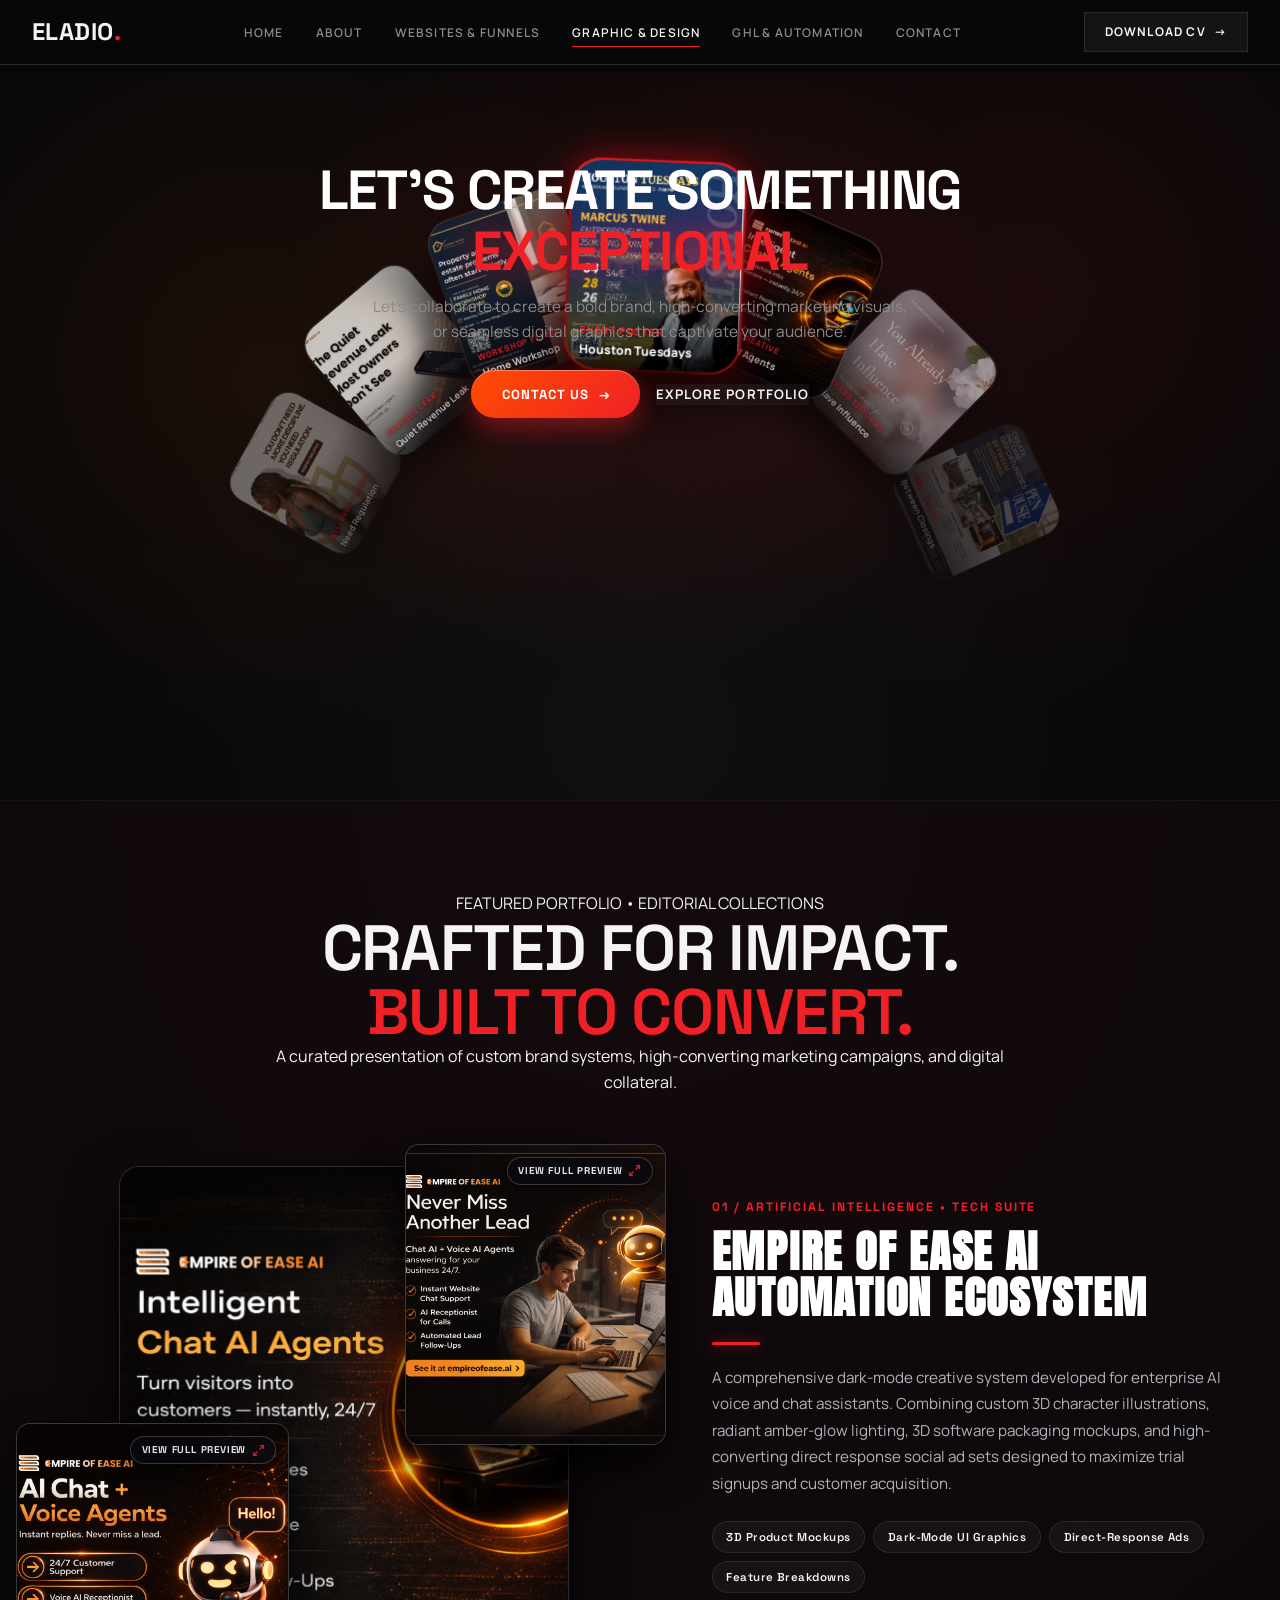
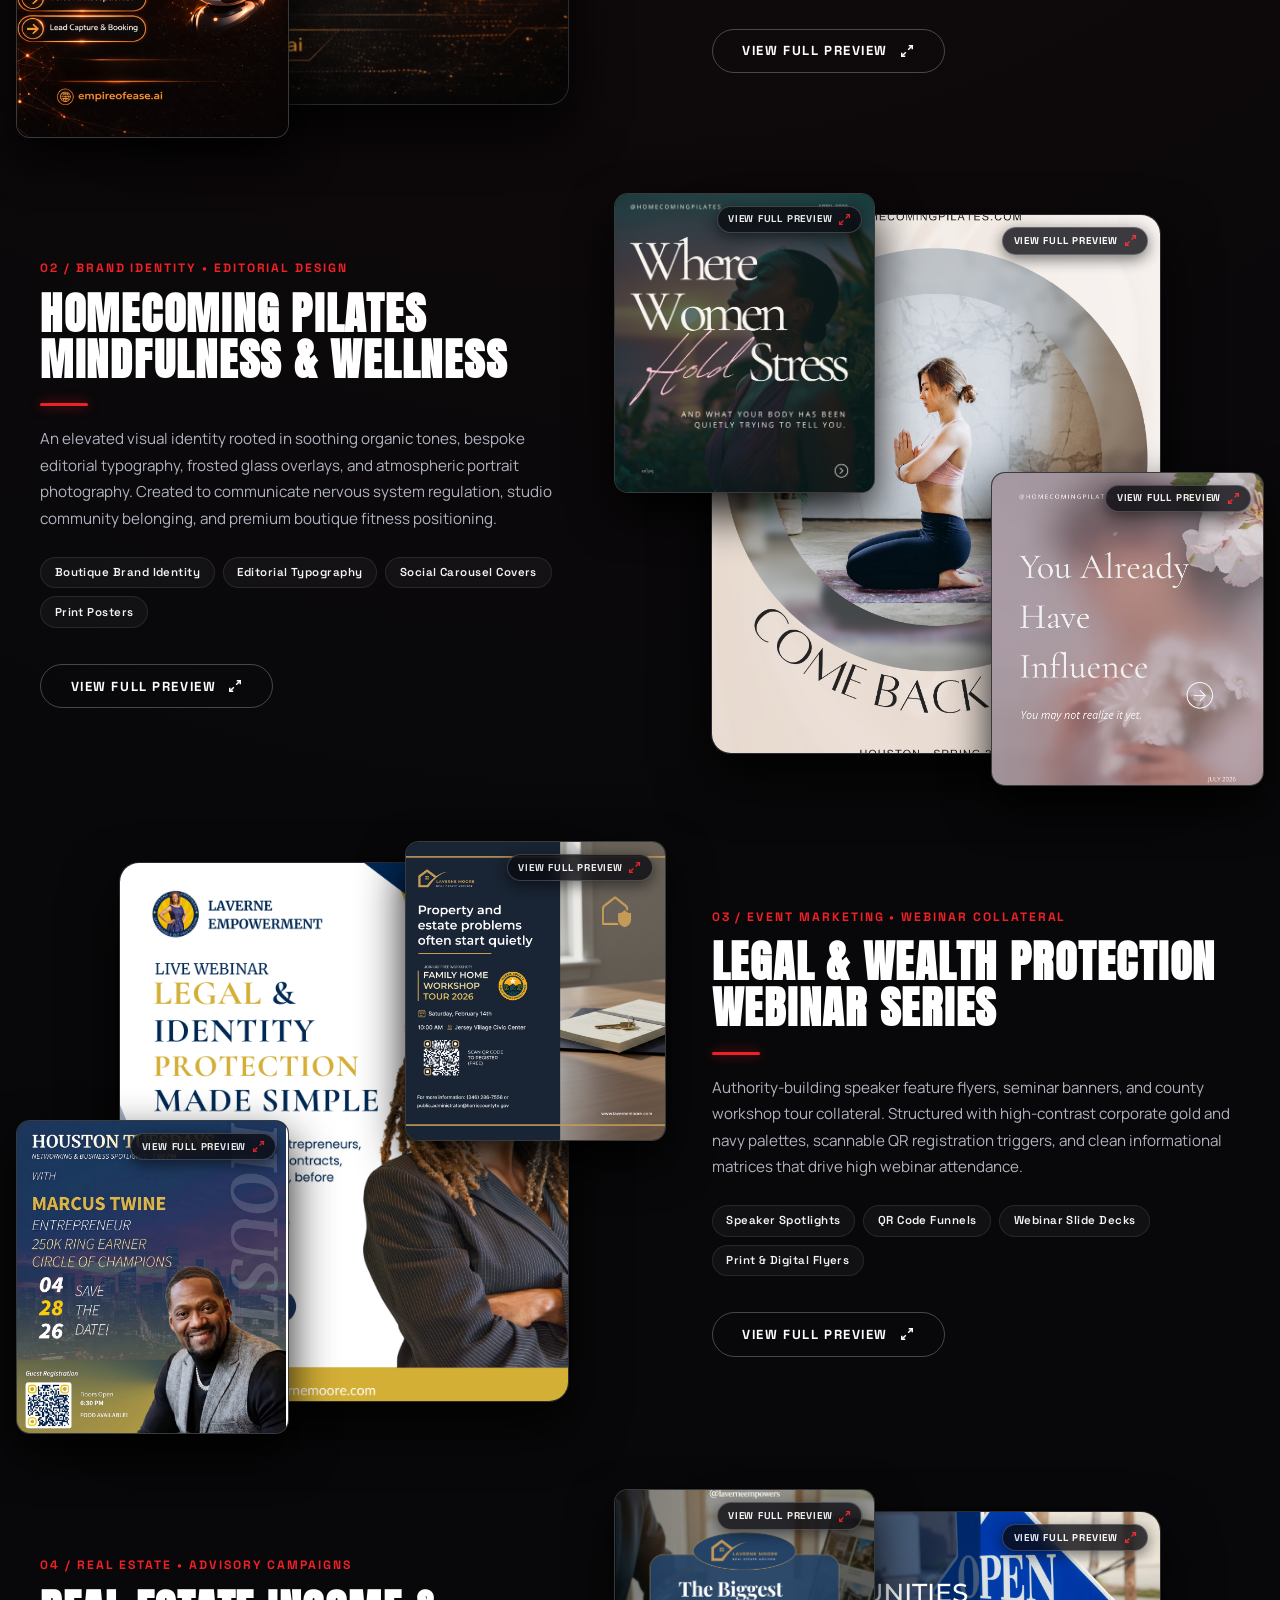
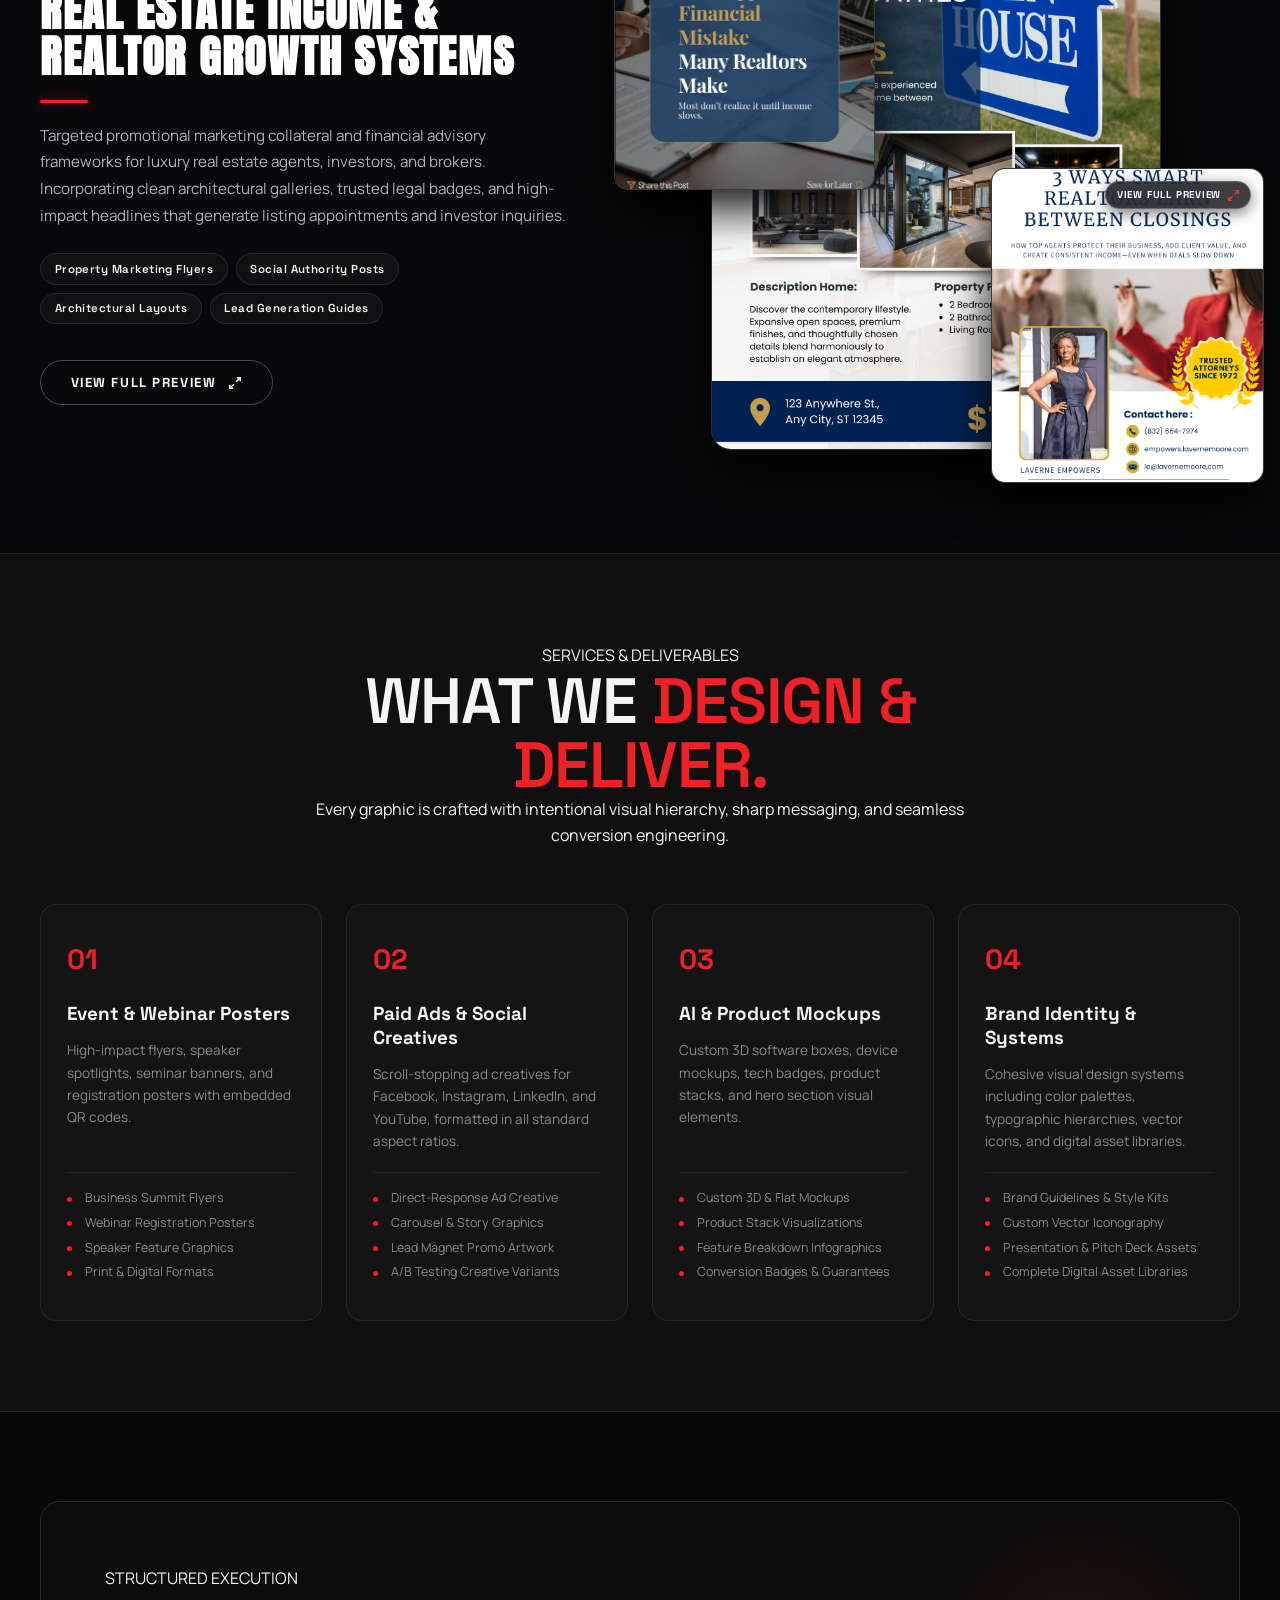
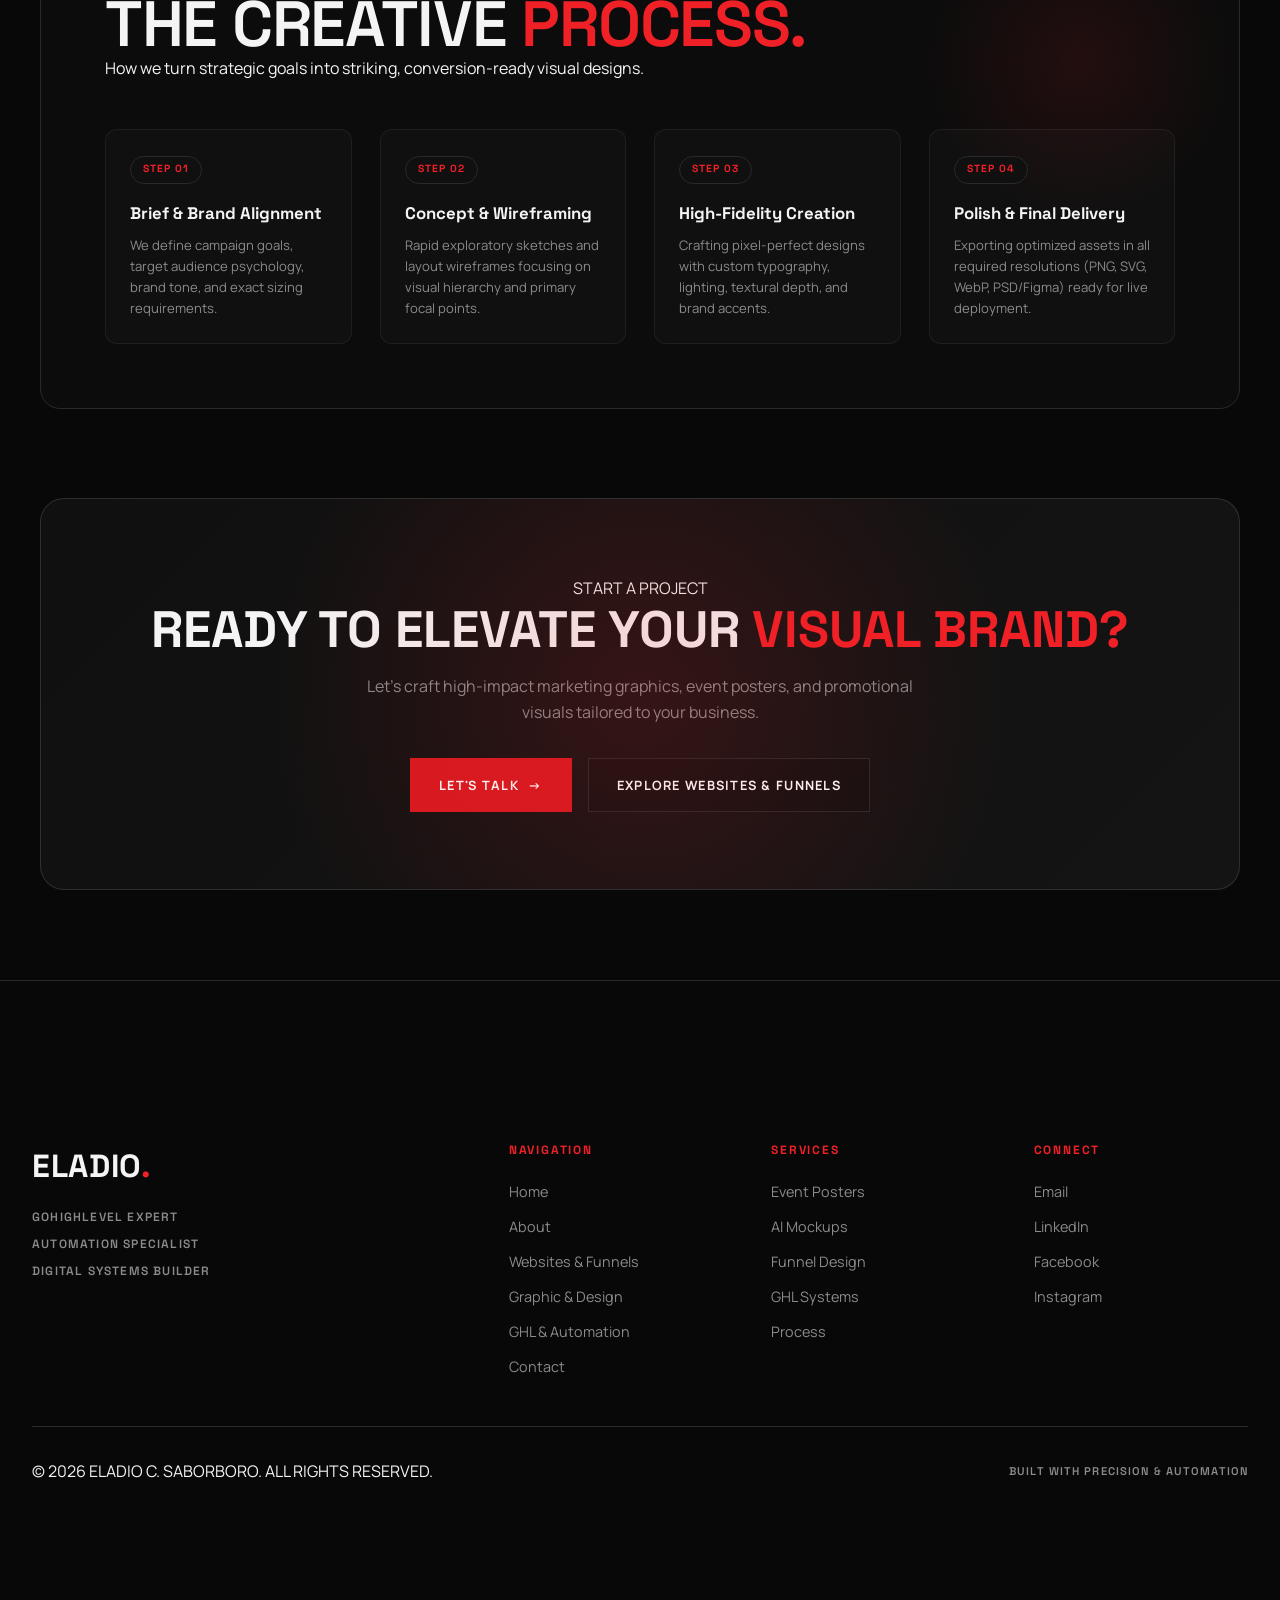
==== commit e0f42507: "Fix mobile header collision and refine graphic design arc responsive layout" ====
--- a/graphic-design/index.html
+++ b/graphic-design/index.html
@@ -780,16 +780,18 @@
 
         function getRadius() {
             var w = window.innerWidth;
-            if (w <= 640) return Math.min(Math.max(w * 0.45, 200), 260);
-            if (w <= 900) return Math.min(Math.max(w * 0.38, 270), 360);
-            return Math.min(Math.max(w * 0.33, 310), 430);
+            if (w <= 480) return Math.min(Math.max(w * 0.46, 175), 210);
+            if (w <= 768) return Math.min(Math.max(w * 0.36, 220), 270);
+            if (w <= 1024) return Math.min(Math.max(w * 0.32, 280), 340);
+            return Math.min(Math.max(w * 0.28, 320), 400);
         }
 
         function getOriginY() {
             var w = window.innerWidth;
-            if (w <= 640) return 480;
-            if (w <= 900) return 530;
-            return 580;
+            if (w <= 480) return 330;
+            if (w <= 768) return 390;
+            if (w <= 1024) return 460;
+            return 520;
         }
 
         function renderCards() {
--- a/styles.css
+++ b/styles.css
@@ -719,59 +719,164 @@
     .work .deck-card.is-far-right { transform: translateX(104%) translateY(26px) rotate(5deg) scale(.88); }
 }
 
+@media (max-width: 900px) {
+    .nav-container { padding: 0 1.25rem; height: 64px; }
+    .nav-logo { font-size: 1.35rem; }
+    .navbar .nav-cta { display: none !important; }
+    .nav-toggle { display: flex !important; }
+    
+    /* Modern Glassmorphic Mobile Drawer */
+    .nav-menu {
+        position: fixed;
+        top: 64px;
+        left: 0;
+        width: 100%;
+        height: calc(100vh - 64px);
+        background: rgba(8, 8, 12, 0.98);
+        backdrop-filter: blur(24px);
+        -webkit-backdrop-filter: blur(24px);
+        flex-direction: column;
+        justify-content: flex-start;
+        align-items: stretch;
+        padding: 2.25rem 2rem;
+        gap: 1.25rem;
+        transform: translateX(-100%);
+        transition: transform 0.35s cubic-bezier(0.16, 1, 0.3, 1);
+        border-right: 1px solid rgba(240, 32, 39, 0.2);
+        z-index: 9999;
+        overflow-y: auto;
+    }
+    .nav-menu.active { transform: translateX(0); }
+    .nav-link {
+        font-size: 1.35rem;
+        font-family: var(--font-display);
+        font-weight: 700;
+        color: rgba(255, 255, 255, 0.85);
+        padding: 0.65rem 0;
+        border-bottom: 1px solid rgba(255, 255, 255, 0.06);
+        display: flex;
+        align-items: center;
+        justify-content: space-between;
+    }
+    .nav-link::after { display: none; }
+    .nav-link.active, .nav-link:hover {
+        color: var(--red-bright);
+        padding-left: 0.5rem;
+    }
+    
+    .nav-toggle {
+        width: 44px;
+        height: 44px;
+        align-items: center;
+        justify-content: center;
+        border-radius: 8px;
+        background: rgba(255, 255, 255, 0.05);
+        border: 1px solid rgba(255, 255, 255, 0.1);
+        cursor: pointer;
+    }
+}
+
 @media (max-width: 768px) {
+    /* Hero on Phones & Tablets */
+    .hero { padding: 90px 1.25rem 2rem; }
+    .hero-container { padding: 1rem 0; gap: 2.2rem; }
+    .hero-headline { font-size: clamp(2.1rem, 8.5vw, 3.2rem); line-height: 1.15; }
+    .hero-cta-group { flex-direction: column; width: 100%; gap: 0.85rem; }
+    .btn-primary, .btn-secondary {
+        width: 100%;
+        min-height: 52px;
+        text-align: center;
+        justify-content: center;
+        font-size: 0.85rem;
+        border-radius: 8px;
+    }
+    .portrait-wrapper { max-width: 270px; margin: 0 auto; }
+    .portrait-label-tl, .portrait-label-tr, .portrait-label-bl, .portrait-label-br { display: none; }
+    
+    /* Sections & Grids */
+    .section-container { padding: 3.5rem 1.25rem; }
+    .section-title { font-size: clamp(1.85rem, 6.5vw, 2.6rem); }
+    .about-headline { font-size: clamp(1.85rem, 6.5vw, 2.6rem); }
+    .expertise-grid { grid-template-columns: 1fr; gap: 1.25rem; }
+    .expertise-card { padding: 1.5rem; }
+    
+    /* 3D Card Decks on Mobile */
+    .project-media { padding-bottom: 2.5rem; }
+    .project-info {
+        position: relative;
+        bottom: 0;
+        width: 100%;
+        margin-top: 1rem;
+        padding: 1.1rem 1.2rem;
+        border-radius: 12px;
+    }
+    .work .project-grid {
+        grid-template-columns: 1fr;
+        grid-auto-rows: 230px;
+    }
+    .work .deck-card {
+        width: 65%;
+        margin-left: -32.5%;
+        top: 2%;
+    }
+    .work .deck-card.is-left { transform: translateX(-34%) translateY(8px) rotate(-2deg) scale(.95); }
+    .work .deck-card.is-right { transform: translateX(34%) translateY(8px) rotate(2deg) scale(.95); }
+    .work .deck-card.is-far-left { transform: translateX(-62%) translateY(16px) rotate(-4deg) scale(.88); opacity: 0.7; }
+    .work .deck-card.is-far-right { transform: translateX(62%) translateY(16px) rotate(4deg) scale(.88); opacity: 0.7; }
+    
+    /* Stats & Timelines */
+    .stats-grid { grid-template-columns: repeat(2, 1fr); gap: 1rem; }
+    .stat-card { padding: 1.5rem 1rem; }
+    .stat-num { font-size: clamp(2rem, 8vw, 3rem); }
+    .timeline { padding-left: 0; }
+    .timeline-line { left: 24px; }
+    .timeline-item {
+        grid-template-columns: auto 1fr;
+        gap: 1.25rem;
+        padding-bottom: 2rem;
+    }
+    .timeline-num {
+        width: 48px;
+        height: 48px;
+        font-size: 1rem;
+        margin-left: 0;
+    }
+    .timeline-title { font-size: 1.35rem; }
+    
+    /* Footer on Mobile */
+    .footer-grid { grid-template-columns: 1fr; gap: 2rem; }
+    .footer-bottom {
+        flex-direction: column;
+        align-items: flex-start;
+        gap: 0.75rem;
+    }
+    .contact-info { grid-template-columns: 1fr; gap: 1rem; }
+    .contact-headline { font-size: clamp(2.2rem, 9.5vw, 3.5rem); }
+    .hero-bg-text { display: none; }
+    .workflow-overview { grid-template-columns: 1fr; gap: 1.25rem; }
+    .workflow-icon { width: 44px; height: 44px; }
+
+    /* Touch Feedback */
+    .btn-primary:active, .btn-secondary:active, .nav-cta:active, .arc-card:active, .deck-card:active {
+        transform: scale(0.97);
+        filter: brightness(1.1);
+    }
+}
+
+@media (max-width: 480px) {
     .nav-container { padding: 0 1rem; }
-    .nav-menu { position: fixed; top: 64px; left: 0; width: 100%; height: calc(100vh - 64px); background: var(--bg-primary); flex-direction: column; justify-content: flex-start; align-items: flex-start; padding: 2rem; gap: 1.5rem; transform: translateX(-100%); transition: transform var(--transition); border-right: 1px solid var(--border); }
-    .nav-menu.active { transform: translateX(0); }
-    .nav-link { font-size: 1.5rem; font-family: var(--font-display); font-weight: 600; }
-    .nav-cta { display: none; }
-    .nav-toggle { display: flex; }
-    .hero { padding: 100px 1rem 0; }
-    .hero-headline { font-size: clamp(2.2rem, 8vw, 3.5rem); }
-    .hero-cta-group { flex-direction: column; align-items: flex-start; gap: 1rem; }
-    .btn-primary, .btn-secondary { width: 100%; text-align: center; justify-content: center; }
-    .portrait-wrapper { max-width: 280px; margin: 0 auto; }
-    .portrait-label-tl, .portrait-label-tr, .portrait-label-bl, .portrait-label-br { display: none; }
-    .section-container { padding: 4rem 1rem; }
-    .expertise-grid { grid-template-columns: 1fr; }
-
-    /* Responsive adjustments for project spacing */
-    .project-media { padding-bottom: 2rem; }
-    .project-info { bottom: 18px; width: calc(100% - 1.5rem); padding: 0.9rem 1rem; }
-    .project-grid { grid-template-columns: 1fr; grid-auto-rows: 240px; justify-items: center; }
-    .work .project-grid { grid-template-columns: 1fr; grid-auto-rows: 250px; }
-    .work .deck-card { width: 48%; margin-left: -24%; }
-    .work .deck-card.is-left { transform: translateX(-42%) translateY(12px) rotate(-3deg) scale(.94); }
-    .work .deck-card.is-right { transform: translateX(42%) translateY(12px) rotate(3deg) scale(.94); }
-    .work .deck-card.is-far-left { transform: translateX(-76%) translateY(20px) rotate(-5deg) scale(.84); }
-    .work .deck-card.is-far-right { transform: translateX(76%) translateY(20px) rotate(5deg) scale(.84); }
-    .project-card.album-large, .project-card.album-small, .project-card.album-tall, .project-card.album-wide { grid-column: span 1; grid-row: span 1; }
+    .hero { padding: 85px 1rem 1.5rem; }
+    .hero-headline { font-size: 1.95rem; }
+    .section-title, .about-headline { font-size: 1.75rem; }
+    .section-title-large { font-size: 2rem; }
     .stats-grid { grid-template-columns: 1fr; }
-    .timeline { padding-left: 0.5rem; }
-    .timeline-item { grid-template-columns: auto 1fr; gap: 1.5rem; }
-    .timeline-num { width: 48px; height: 48px; font-size: 1rem; margin-left: -0.5rem; }
-    .timeline-title { font-size: 1.5rem; }
-    .footer-grid { grid-template-columns: 1fr; gap: 2rem; }
-    .footer-bottom { flex-direction: column; align-items: flex-start; }
-    .contact-info { grid-template-columns: 1fr; }
-    .contact-headline { font-size: clamp(2.2rem, 10vw, 4rem); }
-    .marquee-track { font-size: 0.9rem; }
-    .hero-bg-text { display: none; }
-    .hero-specialization { font-size: 0.65rem; }
-    .ghl-hero { margin-bottom: 4rem; text-align: left; }
-    .ghl-kicker { justify-content: flex-start; flex-wrap: wrap; border-radius: 0; }
-    .ghl-proof-list { justify-content: flex-start; }
-    .workflow-overview { grid-template-columns: 1fr; }
-    .workflow-icon { width: 46px; height: 46px; }
-}
-
-@media (max-width: 480px) {
-    .hero-headline { font-size: 2rem; }
-    .section-title, .about-headline { font-size: 1.8rem; }
-    .section-title-large { font-size: 2.2rem; }
-    .expertise-card { padding: 1.5rem; }
-    .stat-card { padding: 1.5rem 1rem; }
-    .contact-headline { font-size: 2rem; }
+    .stat-card { padding: 1.25rem; }
+    .contact-headline { font-size: 1.95rem; }
+    .work .deck-card { width: 75%; margin-left: -37.5%; }
+    .work .deck-card.is-left { transform: translateX(-26%) translateY(6px) rotate(-2deg) scale(.94); }
+    .work .deck-card.is-right { transform: translateX(26%) translateY(6px) rotate(2deg) scale(.94); }
+    .work .deck-card.is-far-left { transform: translateX(-48%) translateY(12px) rotate(-3deg) scale(.86); opacity: 0.5; }
+    .work .deck-card.is-far-right { transform: translateX(48%) translateY(12px) rotate(3deg) scale(.86); opacity: 0.5; }
 }
 
 /* Slide-in on scroll */
@@ -1244,30 +1349,27 @@
 /* Apex Highlight when card rounds to the top center (ONLY ONE CARD) */
 .arc-card.is-apex {
     box-shadow: 
-        0 28px 65px rgba(0, 0, 0, 0.95),
-        0 0 40px rgba(240, 32, 39, 0.7),
-        0 0 0 2.5px var(--red-bright),
-        inset 0 1px 0 rgba(255, 255, 255, 0.5);
-    filter: brightness(1.14) contrast(1.08);
+        0 24px 60px rgba(0, 0, 0, 0.95),
+        0 0 35px rgba(240, 32, 39, 0.65),
+        0 0 0 2px var(--red-bright),
+        inset 0 1px 0 rgba(255, 255, 255, 0.4);
+    filter: brightness(1.1) contrast(1.05);
     z-index: 50 !important;
 }
 
 .arc-card.is-apex .arc-card-tag {
-    color: #fff;
-    background: rgba(240, 32, 39, 0.9);
-    padding: 0.2rem 0.55rem;
-    border-radius: 4px;
-    display: inline-block;
+    color: var(--red-bright);
+    font-weight: 800;
 }
 
 .arc-card:hover,
 .arc-card:focus-visible {
     box-shadow: 
-        0 30px 70px rgba(0, 0, 0, 0.95),
-        0 0 45px rgba(240, 32, 39, 0.75),
-        0 0 0 2.5px var(--red-bright),
-        inset 0 1px 0 rgba(255, 255, 255, 0.5);
-    filter: brightness(1.15) contrast(1.08);
+        0 26px 65px rgba(0, 0, 0, 0.95),
+        0 0 35px rgba(240, 32, 39, 0.7),
+        0 0 0 2px var(--red-bright),
+        inset 0 1px 0 rgba(255, 255, 255, 0.4);
+    filter: brightness(1.12) contrast(1.05);
     z-index: 55 !important;
     outline: none;
 }
@@ -1291,20 +1393,21 @@
 }
 
 .arc-card:hover img {
-    transform: scale(1.06);
+    transform: scale(1.04);
     filter: saturate(1.05) contrast(1.08);
 }
 
 .arc-card-overlay {
     position: absolute;
     inset: 0;
-    background: linear-gradient(180deg, transparent 40%, rgba(0, 0, 0, 0.9) 100%);
+    background: linear-gradient(180deg, transparent 50%, rgba(0, 0, 0, 0.85) 100%);
     display: flex;
     flex-direction: column;
     justify-content: flex-end;
-    padding: 0.85rem;
-    opacity: 0.85;
+    padding: 0.65rem 0.75rem;
+    opacity: 0.9;
     transition: opacity 0.3s ease;
+    pointer-events: none;
 }
 
 .arc-card:hover .arc-card-overlay,
@@ -1319,22 +1422,28 @@
     color: var(--red-bright);
     text-transform: uppercase;
     letter-spacing: 0.1em;
-    margin-bottom: 0.2rem;
-    transition: all 0.3s ease;
+    margin-bottom: 0.15rem;
+    text-shadow: 0 1px 4px rgba(0, 0, 0, 0.9);
 }
 
 .arc-card-caption {
-    font-size: 0.72rem;
+    font-size: 0.68rem;
     font-weight: 700;
     color: #fff;
-    line-height: 1.25;
+    line-height: 1.2;
     margin: 0;
     white-space: nowrap;
     overflow: hidden;
     text-overflow: ellipsis;
-}
-
-/* Card Preview Pill matching user expand request */
+    text-shadow: 0 1px 4px rgba(0, 0, 0, 0.9);
+}
+
+/* In the rotating crown arch, hide the redundant large pill so graphics are totally visible */
+.arc-card .card-preview-pill {
+    display: none;
+}
+
+/* Card Preview Pill for Editorial Collages */
 .card-preview-pill {
     display: inline-flex;
     align-items: center;
@@ -1363,13 +1472,6 @@
     flex-shrink: 0;
 }
 
-.arc-card .card-preview-pill {
-    margin-top: 0.35rem;
-    padding: 0.22rem 0.5rem;
-    font-size: 0.52rem;
-    width: fit-content;
-}
-
 .collage-card .card-preview-pill {
     position: absolute;
     top: 0.75rem;
@@ -1378,9 +1480,7 @@
     transform: translateY(0);
 }
 
-.collage-card:hover .card-preview-pill,
-.arc-card:hover .card-preview-pill,
-.arc-card.is-apex .card-preview-pill {
+.collage-card:hover .card-preview-pill {
     opacity: 1;
     background: var(--red-bright, #f02027);
     border-color: var(--red-bright, #f02027);
@@ -1388,20 +1488,18 @@
     box-shadow: 0 6px 20px rgba(240, 32, 39, 0.6);
 }
 
-.collage-card:hover .card-preview-pill svg,
-.arc-card:hover .card-preview-pill svg {
+.collage-card:hover .card-preview-pill svg {
     color: #ffffff;
     transform: scale(1.18);
 }
 
 /* Center Content Area Framed Under the Crown Arch */
 .arc-center-content {
-    position: absolute;
-    left: 50%;
-    top: 340px;
-    transform: translateX(-50%);
-    width: min(92%, 680px);
+    position: relative;
+    margin: 3.5rem auto 0;
+    width: min(92%, 760px);
     text-align: center;
+    padding: 0 1.5rem;
     z-index: 25;
     pointer-events: auto;
 }
@@ -2520,22 +2618,19 @@
 
 @media (max-width: 900px) {
     .arc-showcase-container {
-        height: 700px;
+        height: 520px;
+        position: relative;
     }
     .arc-card {
-        --origin-y: 530px;
-        --radius: clamp(230px, 32vw, 340px);
-        --card-w: clamp(120px, 14vw, 150px);
-        --card-h: clamp(145px, 17vw, 185px);
+        --card-w: clamp(110px, 15vw, 140px);
+        --card-h: clamp(135px, 18vw, 170px);
+        border-radius: 18px;
     }
     .arc-center-content {
-        top: 310px;
-    }
-    .arc-batch-pill .pill-name {
-        display: none;
-    }
-    .arc-batch-pill {
-        padding: 0.35rem 0.65rem;
+        margin-top: 2rem;
+    }
+    .arc-headline {
+        font-size: clamp(1.85rem, 5vw, 2.5rem);
     }
 }
 
@@ -2545,34 +2640,31 @@
     }
     .graphic-arc-hero {
         padding-top: 1rem;
-        padding-bottom: 3rem;
+        padding-bottom: 2.5rem;
+    }
+    .arc-showcase-container {
+        height: 440px;
     }
     .arc-stage {
-        height: clamp(480px, 62vh, 580px);
+        height: 100%;
     }
     .arc-card {
-        --radius: clamp(170px, 40vw, 240px);
-        --card-w: clamp(95px, 22vw, 130px);
-        --card-h: clamp(115px, 26vw, 155px);
+        --card-w: clamp(95px, 24vw, 120px);
+        --card-h: clamp(115px, 29vw, 148px);
         border-radius: 14px;
     }
     .arc-center-content {
-        top: 68%;
-        width: 95%;
+        margin-top: 1.25rem;
+        width: 100%;
+        padding: 0 1rem;
     }
     .arc-headline {
-        font-size: clamp(1.6rem, 5.2vw, 2.2rem);
+        font-size: clamp(1.65rem, 5.5vw, 2.1rem);
     }
     .arc-subtext {
         font-size: 0.85rem;
         line-height: 1.5;
-        margin-bottom: 1rem;
-    }
-    .arc-batch-pill .pill-name {
-        display: none;
-    }
-    .arc-batch-pill {
-        padding: 0.35rem 0.55rem;
+        margin-bottom: 1.2rem;
     }
     .graphic-gallery-grid {
         grid-template-columns: 1fr;
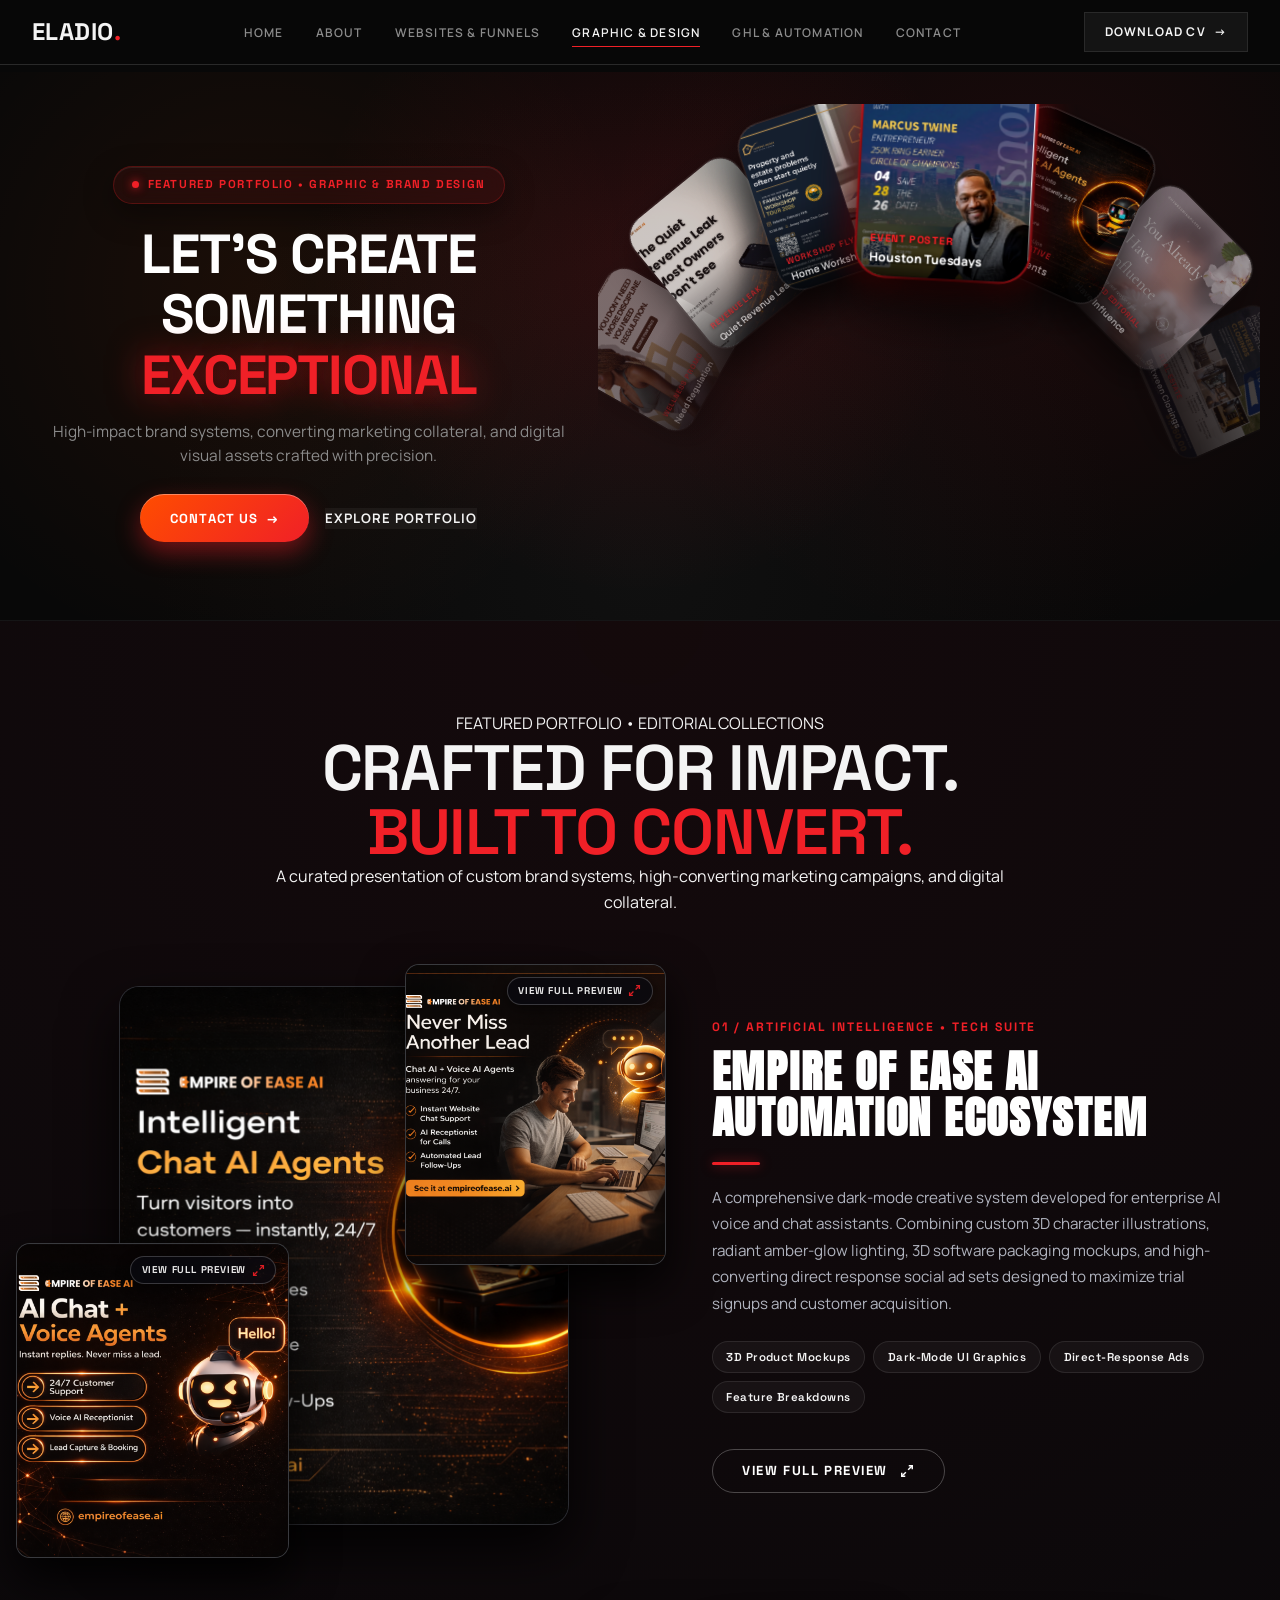
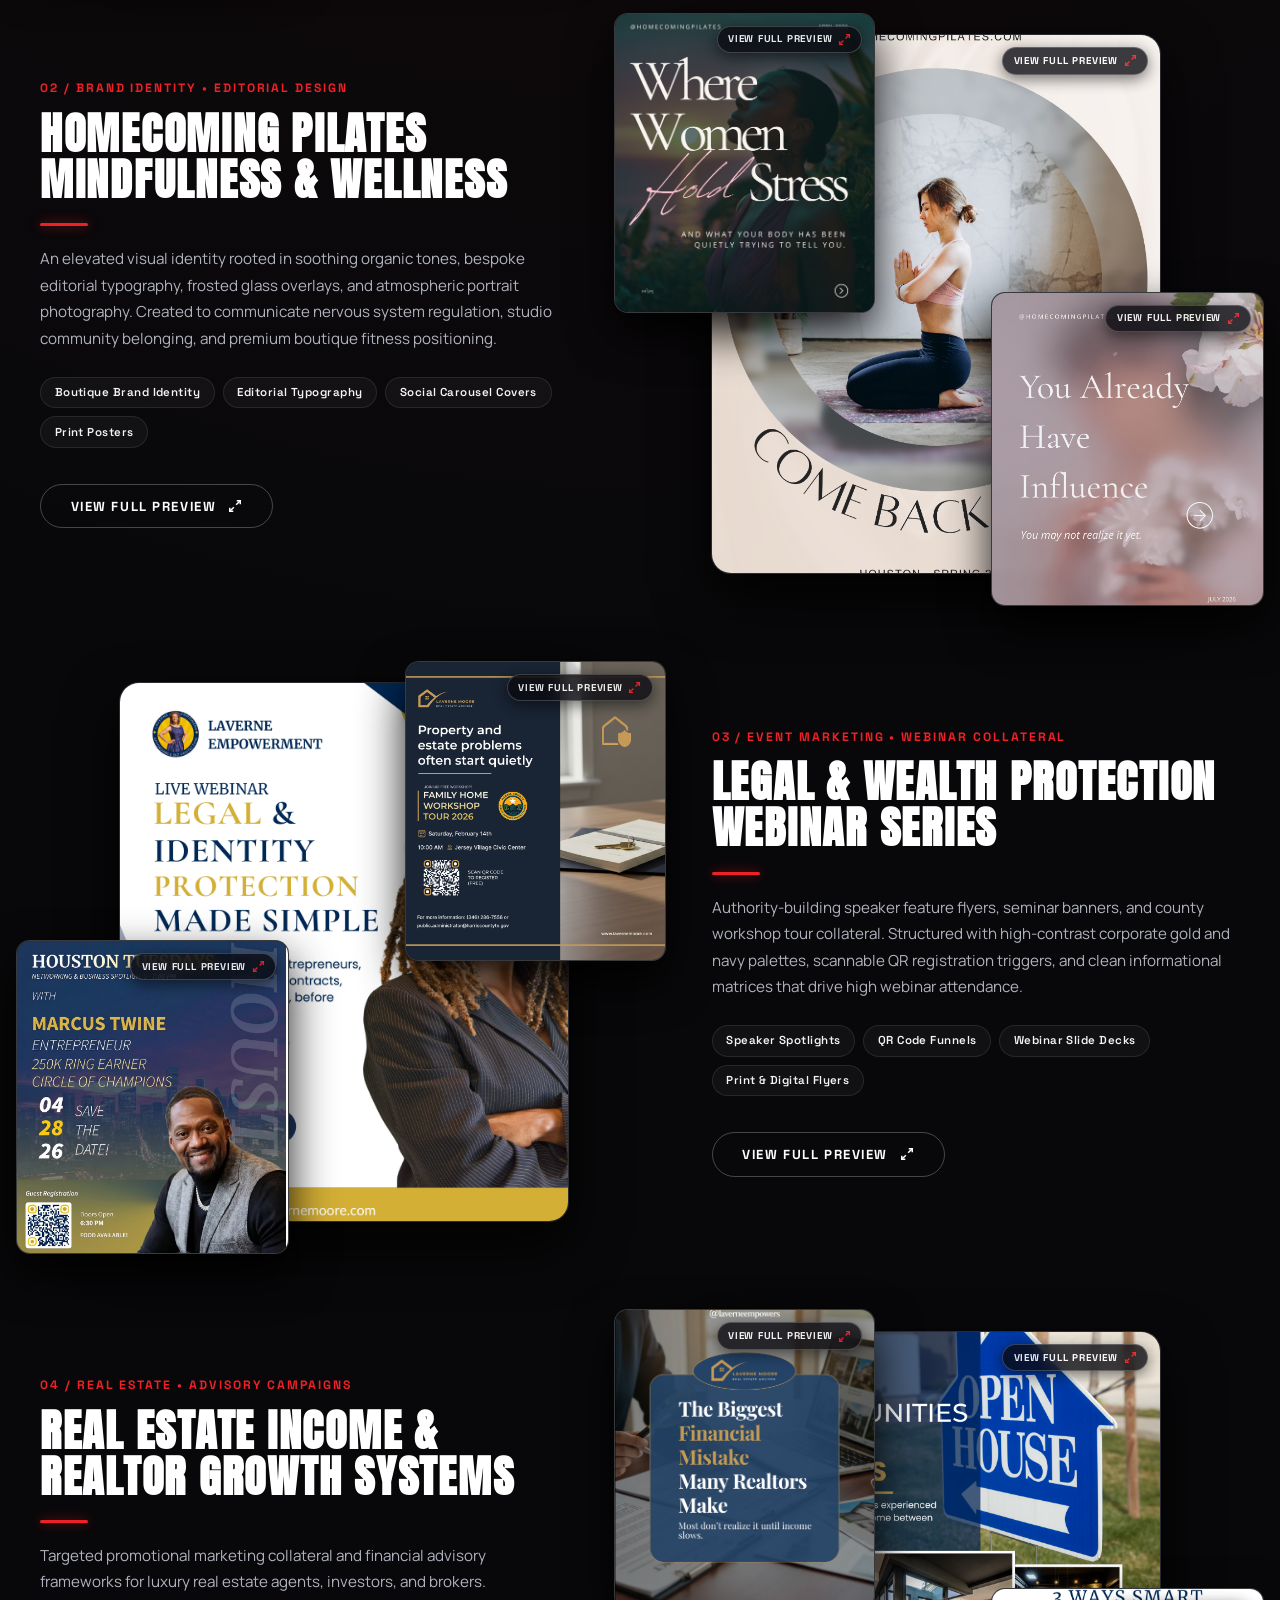
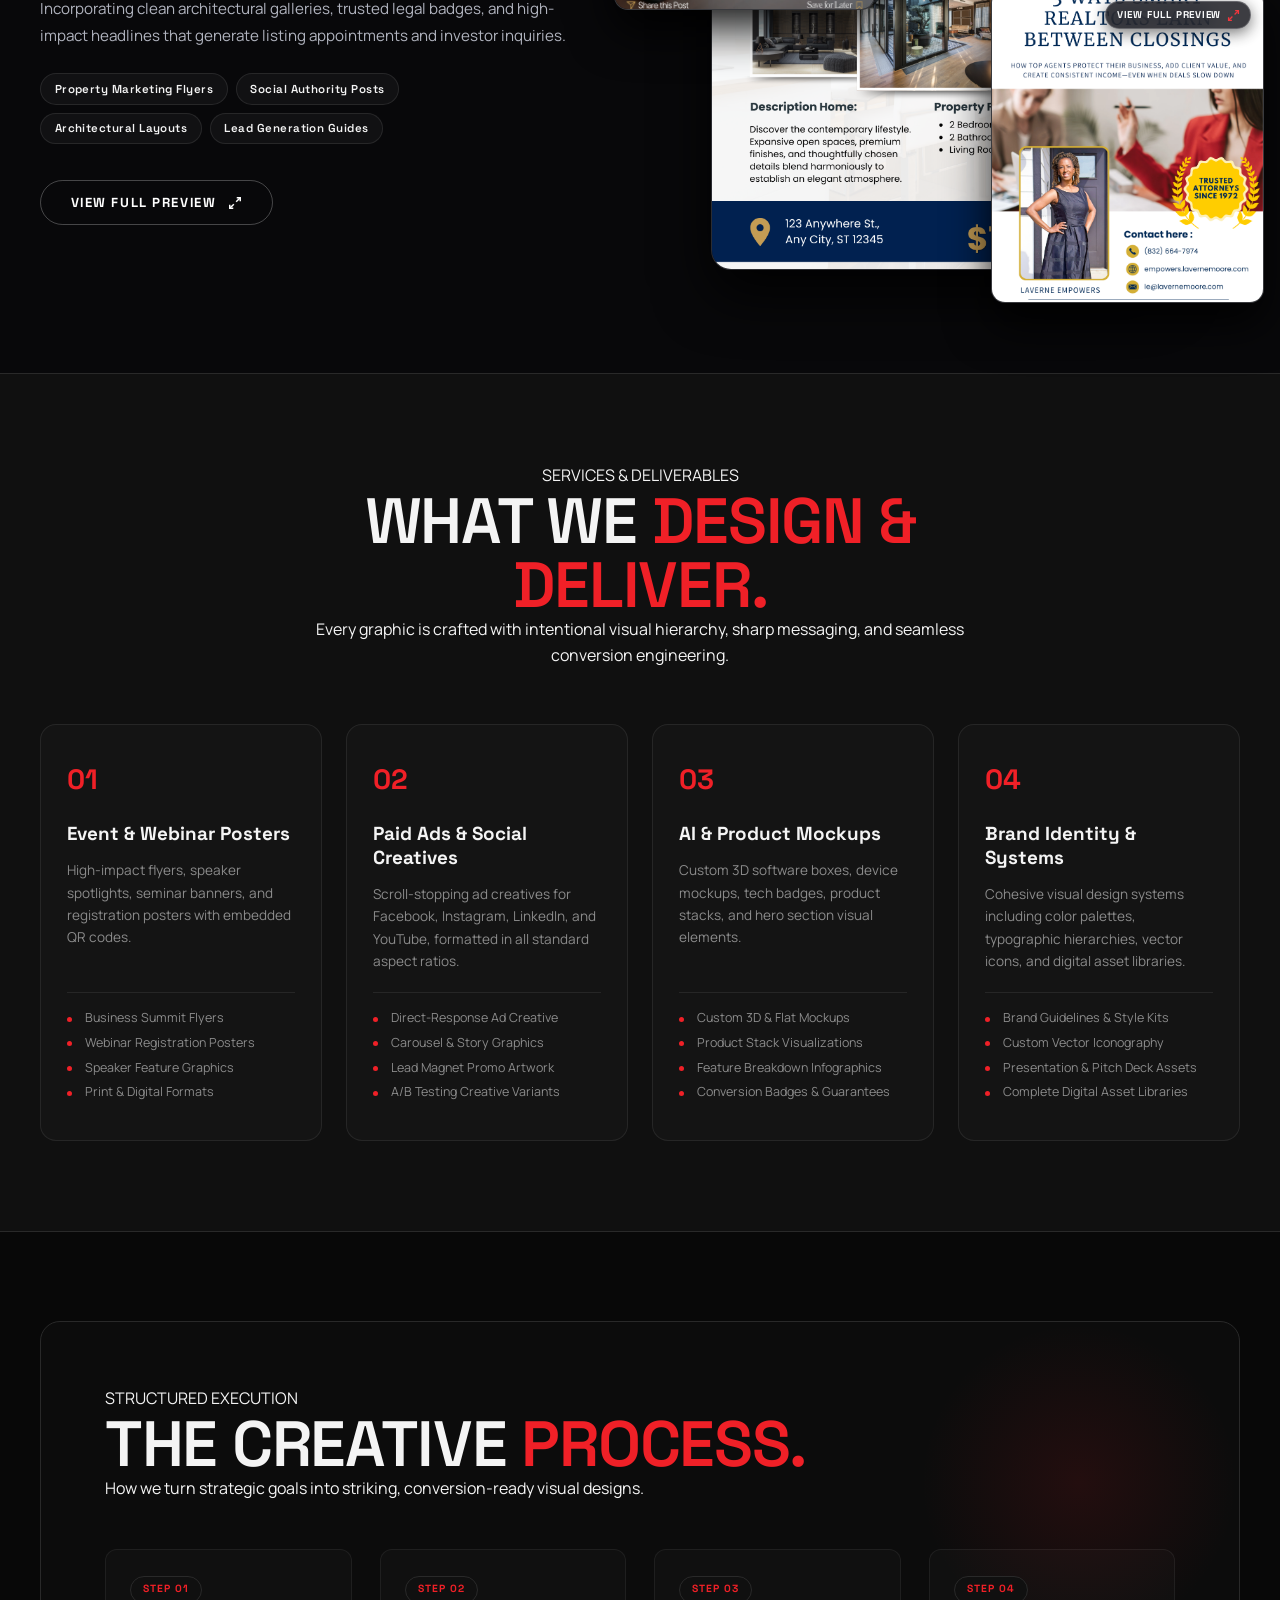
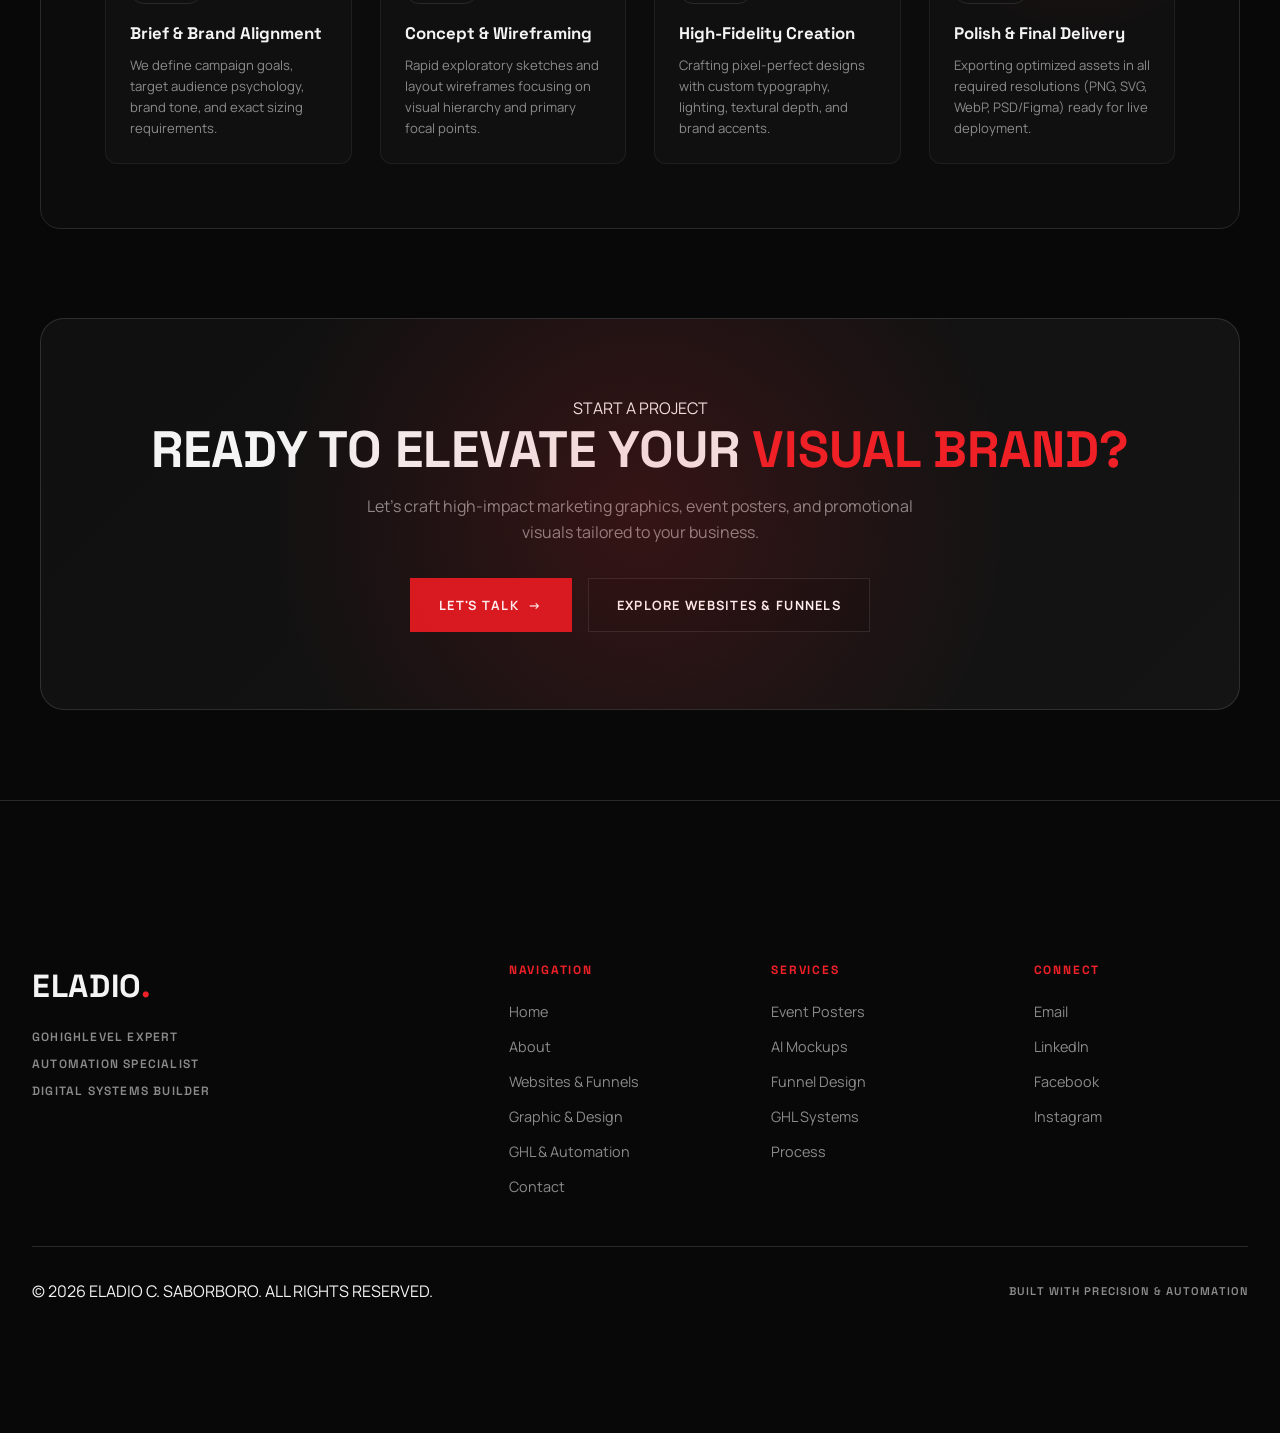
==== commit b7840412: "Fix mobile modal layout, arrow placement, and separate hero headline from rotating arc" ====
--- a/graphic-design/index.html
+++ b/graphic-design/index.html
@@ -35,6 +35,22 @@
         <section class="graphic-arc-hero" id="graphic-hero" aria-label="Graphic and Design Showcase">
             <div class="arc-ambient-glow" aria-hidden="true"></div>
 
+            <div class="arc-hero-header">
+                <div class="graphic-kicker"><span class="kicker-pulse"></span> FEATURED PORTFOLIO &bull; GRAPHIC &amp; BRAND DESIGN</div>
+                <h1 class="arc-headline">Let's Create Something <span class="arc-highlight">Exceptional</span></h1>
+                <p class="arc-subtext">High-impact brand systems, converting marketing collateral, and digital visual assets crafted with precision.</p>
+                
+                <div class="arc-cta-row">
+                    <a href="../contact.html" class="arc-btn-contact">
+                        <span class="btn-text">CONTACT US</span>
+                        <span class="btn-spark" aria-hidden="true">&rarr;</span>
+                    </a>
+                    <a href="#portfolio-collages" class="arc-btn-explore">
+                        <span>EXPLORE PORTFOLIO</span>
+                    </a>
+                </div>
+            </div>
+
             <div class="arc-showcase-container" id="arc-showcase-container">
 
                 <!-- Circular Arc Stage for 17 Rotating Cards (G1 to G17 in Exact Order) -->
@@ -293,22 +309,6 @@
                                 </div>
                             </div>
                         </div>
-                    </div>
-                </div>
-
-                <!-- Clean Center Copy & CTA Framed Under the Arc -->
-                <div class="arc-center-content">
-                    <h1 class="arc-headline">Let's Create Something <span class="arc-highlight">Exceptional</span></h1>
-                    <p class="arc-subtext">Let's collaborate to create a bold brand, high-converting marketing visuals, or seamless digital graphics that captivate your audience.</p>
-                    
-                    <div class="arc-cta-row">
-                        <a href="../contact.html" class="arc-btn-contact">
-                            <span class="btn-text">CONTACT US</span>
-                            <span class="btn-spark" aria-hidden="true">&rarr;</span>
-                        </a>
-                        <a href="#portfolio-collages" class="arc-btn-explore">
-                            <span>EXPLORE PORTFOLIO</span>
-                        </a>
                     </div>
                 </div>
             </div>
@@ -780,18 +780,18 @@
 
         function getRadius() {
             var w = window.innerWidth;
-            if (w <= 480) return Math.min(Math.max(w * 0.46, 175), 210);
-            if (w <= 768) return Math.min(Math.max(w * 0.36, 220), 270);
-            if (w <= 1024) return Math.min(Math.max(w * 0.32, 280), 340);
-            return Math.min(Math.max(w * 0.28, 320), 400);
+            if (w <= 480) return 175;
+            if (w <= 768) return 230;
+            if (w <= 1024) return 270;
+            return 310;
         }
 
         function getOriginY() {
             var w = window.innerWidth;
-            if (w <= 480) return 330;
-            if (w <= 768) return 390;
-            if (w <= 1024) return 460;
-            return 520;
+            if (w <= 480) return 240;
+            if (w <= 768) return 300;
+            if (w <= 1024) return 340;
+            return 380;
         }
 
         function renderCards() {
--- a/styles.css
+++ b/styles.css
@@ -2397,34 +2397,38 @@
     z-index: 10;
 }
 
-.lightbox-next {
-    right: 15px;
-    z-index: 10;
-}
-
-.lightbox-close {
+.lightbox-arrow {
     position: absolute;
-    top: 15px;
-    right: 18px;
-    z-index: 12;
-    background: rgba(18, 18, 24, 0.85);
+    top: 50%;
+    transform: translateY(-50%);
+    width: 44px;
+    height: 44px;
+    border-radius: 50%;
+    background: rgba(16, 16, 22, 0.88);
+    backdrop-filter: blur(8px);
+    -webkit-backdrop-filter: blur(8px);
     border: 1px solid rgba(255, 255, 255, 0.2);
     color: #fff;
-    width: 36px;
-    height: 36px;
-    border-radius: 50%;
-    font-size: 1.3rem;
-    line-height: 1;
+    display: flex;
+    align-items: center;
+    justify-content: center;
     cursor: pointer;
-    display: flex;
-    align-items: center;
-    justify-content: center;
     transition: all 0.2s ease;
-}
-
-.lightbox-close:hover {
-    background: var(--red-bright, #f02027);
-    border-color: var(--red-bright, #f02027);
+    z-index: 30;
+}
+
+.lightbox-arrow:hover {
+    background: var(--red-bright);
+    border-color: var(--red-bright);
+    transform: translateY(-50%) scale(1.08);
+}
+
+.lightbox-prev {
+    left: 14px;
+}
+
+.lightbox-next {
+    right: 14px;
 }
 
 .lightbox-content {
@@ -2444,13 +2448,15 @@
     top: 1rem;
     right: 1rem;
     z-index: 100;
-    background: rgba(18, 18, 24, 0.85);
-    border: 1px solid rgba(255, 255, 255, 0.2);
+    background: rgba(18, 18, 24, 0.88);
+    backdrop-filter: blur(8px);
+    -webkit-backdrop-filter: blur(8px);
+    border: 1px solid rgba(255, 255, 255, 0.25);
     color: #fff;
-    width: 42px;
-    height: 42px;
+    width: 40px;
+    height: 40px;
     border-radius: 50%;
-    font-size: 1.5rem;
+    font-size: 1.4rem;
     line-height: 1;
     cursor: pointer;
     display: flex;
@@ -2473,14 +2479,6 @@
     overflow: hidden;
 }
 
-@media (max-width: 992px) {
-    .lightbox-grid {
-        grid-template-columns: 1fr;
-        max-height: 85vh;
-        overflow-y: auto;
-    }
-}
-
 .lightbox-media-container {
     background: #040406;
     display: flex;
@@ -2490,6 +2488,7 @@
     overflow: auto;
     border-right: 1px solid rgba(255, 255, 255, 0.08);
     min-height: 380px;
+    position: relative;
 }
 
 .lightbox-image {
@@ -2502,6 +2501,10 @@
     box-shadow: 0 12px 36px rgba(0, 0, 0, 0.7);
     display: block;
     margin: 0 auto;
+}
+
+.lightbox-caption {
+    display: none !important;
 }
 
 .lightbox-analysis-panel {
@@ -2591,6 +2594,57 @@
 }
 
 /* ================= RESPONSIVE DESIGN ================= */
+@media (max-width: 992px) {
+    .lightbox-content {
+        width: 92%;
+        max-width: 520px;
+        max-height: 88vh;
+        border-radius: 16px;
+    }
+    .lightbox-grid {
+        display: flex;
+        flex-direction: column;
+        max-height: 88vh;
+        overflow-y: auto;
+        -webkit-overflow-scrolling: touch;
+    }
+    .lightbox-media-container {
+        min-height: 220px;
+        max-height: 38vh;
+        padding: 1rem;
+        border-right: none;
+        border-bottom: 1px solid rgba(255, 255, 255, 0.08);
+        flex-shrink: 0;
+    }
+    .lightbox-image {
+        max-height: 34vh;
+        width: auto;
+        max-width: 100%;
+    }
+    .lightbox-arrow {
+        width: 36px;
+        height: 36px;
+        font-size: 1rem;
+    }
+    .lightbox-prev { left: 8px; }
+    .lightbox-next { right: 8px; }
+    .lightbox-close {
+        top: 8px;
+        right: 8px;
+        width: 36px;
+        height: 36px;
+        font-size: 1.25rem;
+    }
+    .lightbox-analysis-panel {
+        padding: 1.25rem 1.25rem 2.25rem;
+        gap: 1rem;
+        overflow-y: visible;
+    }
+    .analysis-workflow-title {
+        font-size: 1.2rem;
+    }
+}
+
 @media (max-width: 1100px) {
     .graphic-gallery-grid {
         grid-template-columns: repeat(2, 1fr);
@@ -2616,18 +2670,37 @@
     }
 }
 
+.arc-hero-header {
+    position: relative;
+    z-index: 20;
+    max-width: 880px;
+    margin: 0 auto 0.5rem;
+    text-align: center;
+    padding: 2.5rem 1.5rem 0;
+}
+
+.arc-hero-header .graphic-kicker {
+    margin-bottom: 1.25rem;
+}
+
+.arc-showcase-container {
+    position: relative;
+    width: 100%;
+    height: 460px;
+    overflow: hidden;
+}
+
 @media (max-width: 900px) {
+    .arc-hero-header {
+        padding: 1.5rem 1.25rem 0;
+    }
     .arc-showcase-container {
-        height: 520px;
-        position: relative;
+        height: 380px;
     }
     .arc-card {
-        --card-w: clamp(110px, 15vw, 140px);
-        --card-h: clamp(135px, 18vw, 170px);
-        border-radius: 18px;
-    }
-    .arc-center-content {
-        margin-top: 2rem;
+        --card-w: 115px;
+        --card-h: 145px;
+        border-radius: 16px;
     }
     .arc-headline {
         font-size: clamp(1.85rem, 5vw, 2.5rem);
@@ -2639,24 +2712,22 @@
         padding-top: 64px;
     }
     .graphic-arc-hero {
-        padding-top: 1rem;
-        padding-bottom: 2.5rem;
+        padding-top: 0.5rem;
+        padding-bottom: 2rem;
+    }
+    .arc-hero-header {
+        padding: 1rem 1rem 0;
     }
     .arc-showcase-container {
-        height: 440px;
+        height: 320px;
     }
     .arc-stage {
         height: 100%;
     }
     .arc-card {
-        --card-w: clamp(95px, 24vw, 120px);
-        --card-h: clamp(115px, 29vw, 148px);
-        border-radius: 14px;
-    }
-    .arc-center-content {
-        margin-top: 1.25rem;
-        width: 100%;
-        padding: 0 1rem;
+        --card-w: 96px;
+        --card-h: 124px;
+        border-radius: 12px;
     }
     .arc-headline {
         font-size: clamp(1.65rem, 5.5vw, 2.1rem);
@@ -2679,11 +2750,16 @@
     .graphic-stat-item {
         border-right: none;
     }
-    .lightbox-prev {
-        left: 5px;
-    }
-    .lightbox-next {
-        right: 5px;
+}
+
+@media (max-width: 480px) {
+    .arc-showcase-container {
+        height: 270px;
+    }
+    .arc-card {
+        --card-w: 82px;
+        --card-h: 106px;
+        border-radius: 10px;
     }
 }
 
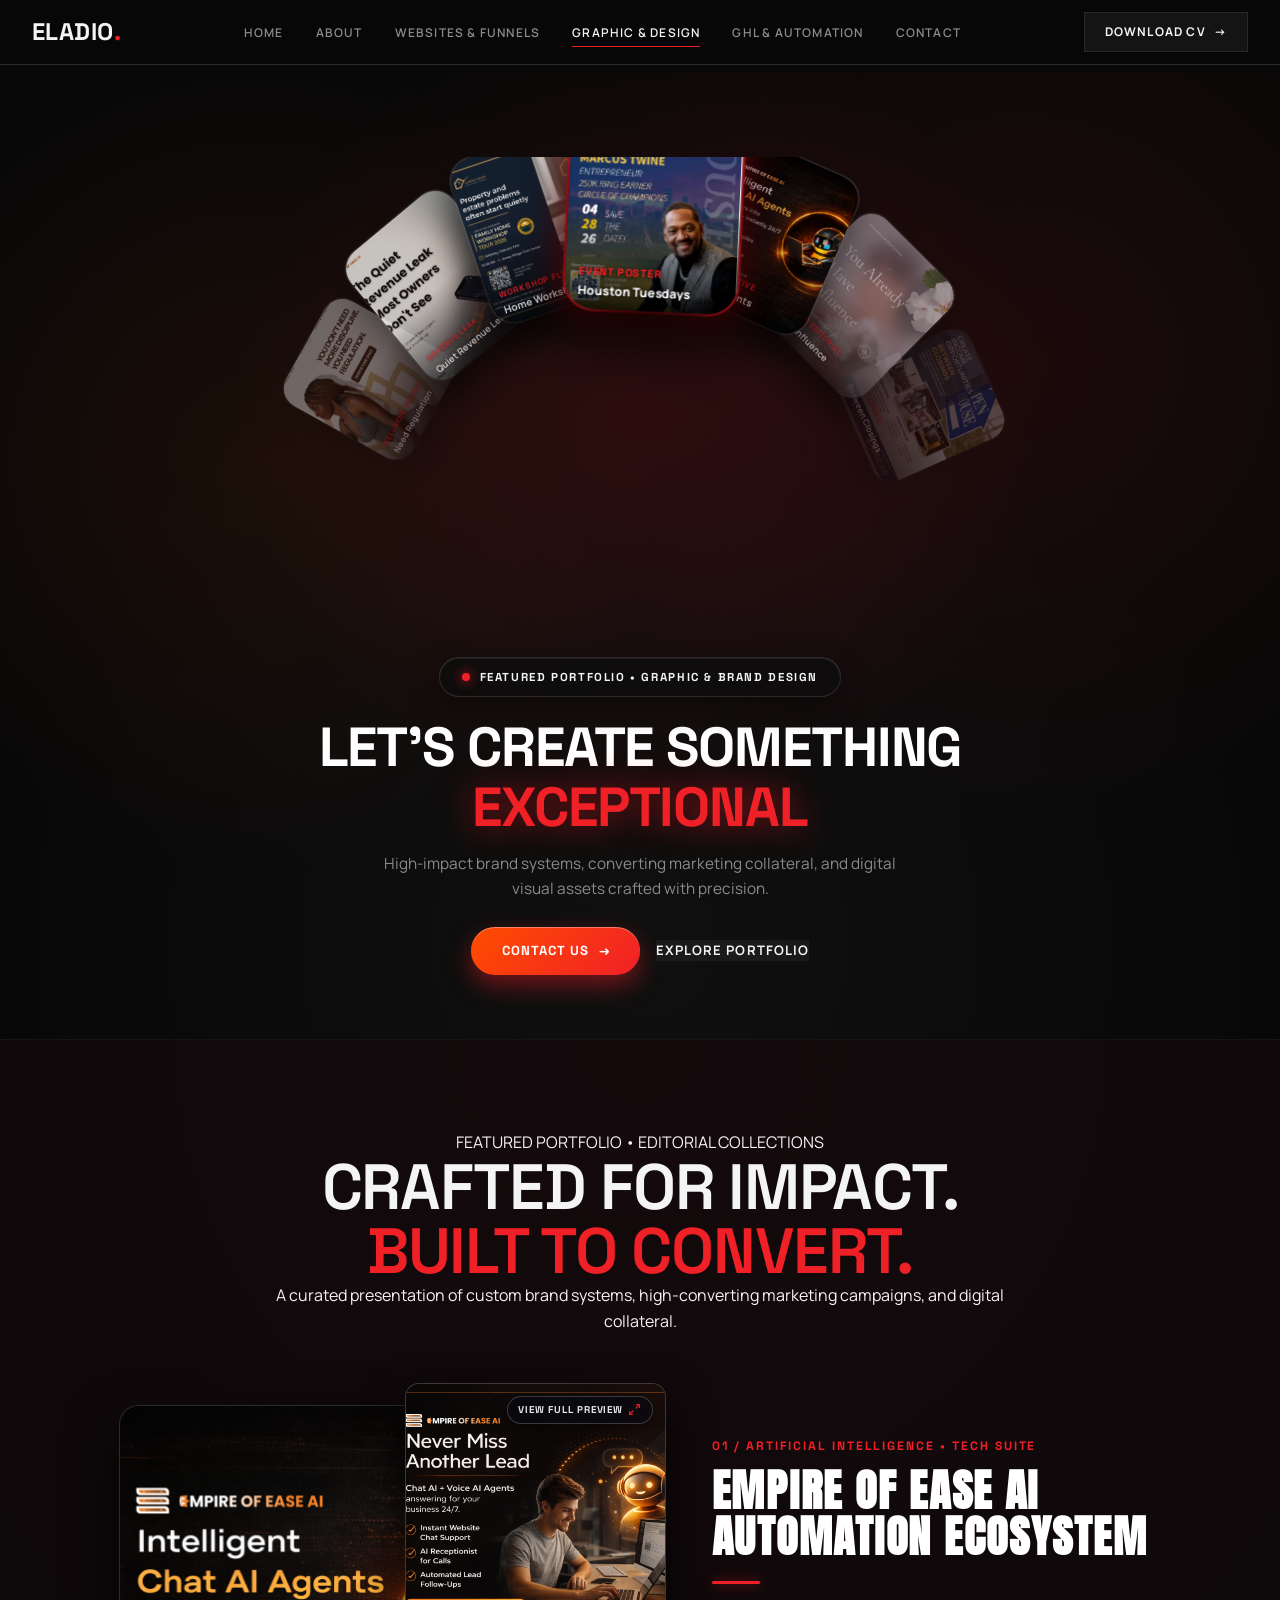
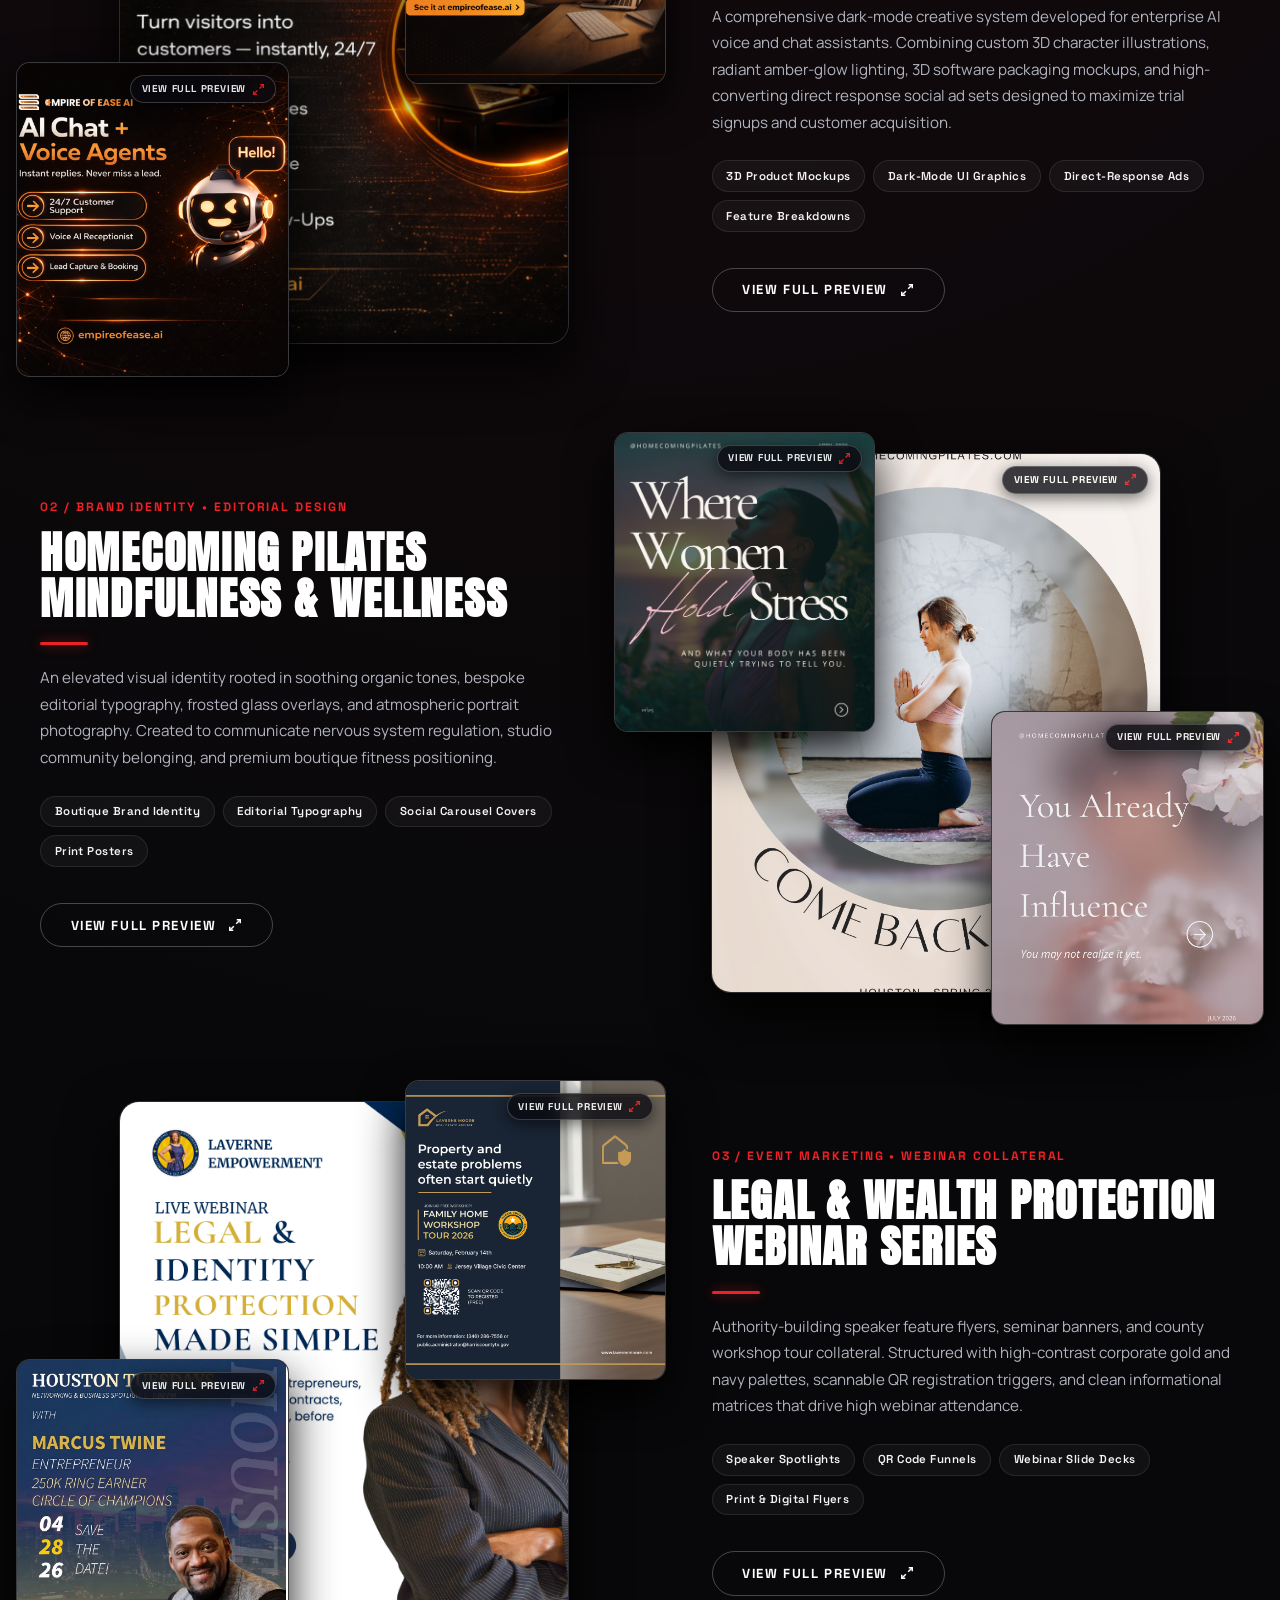
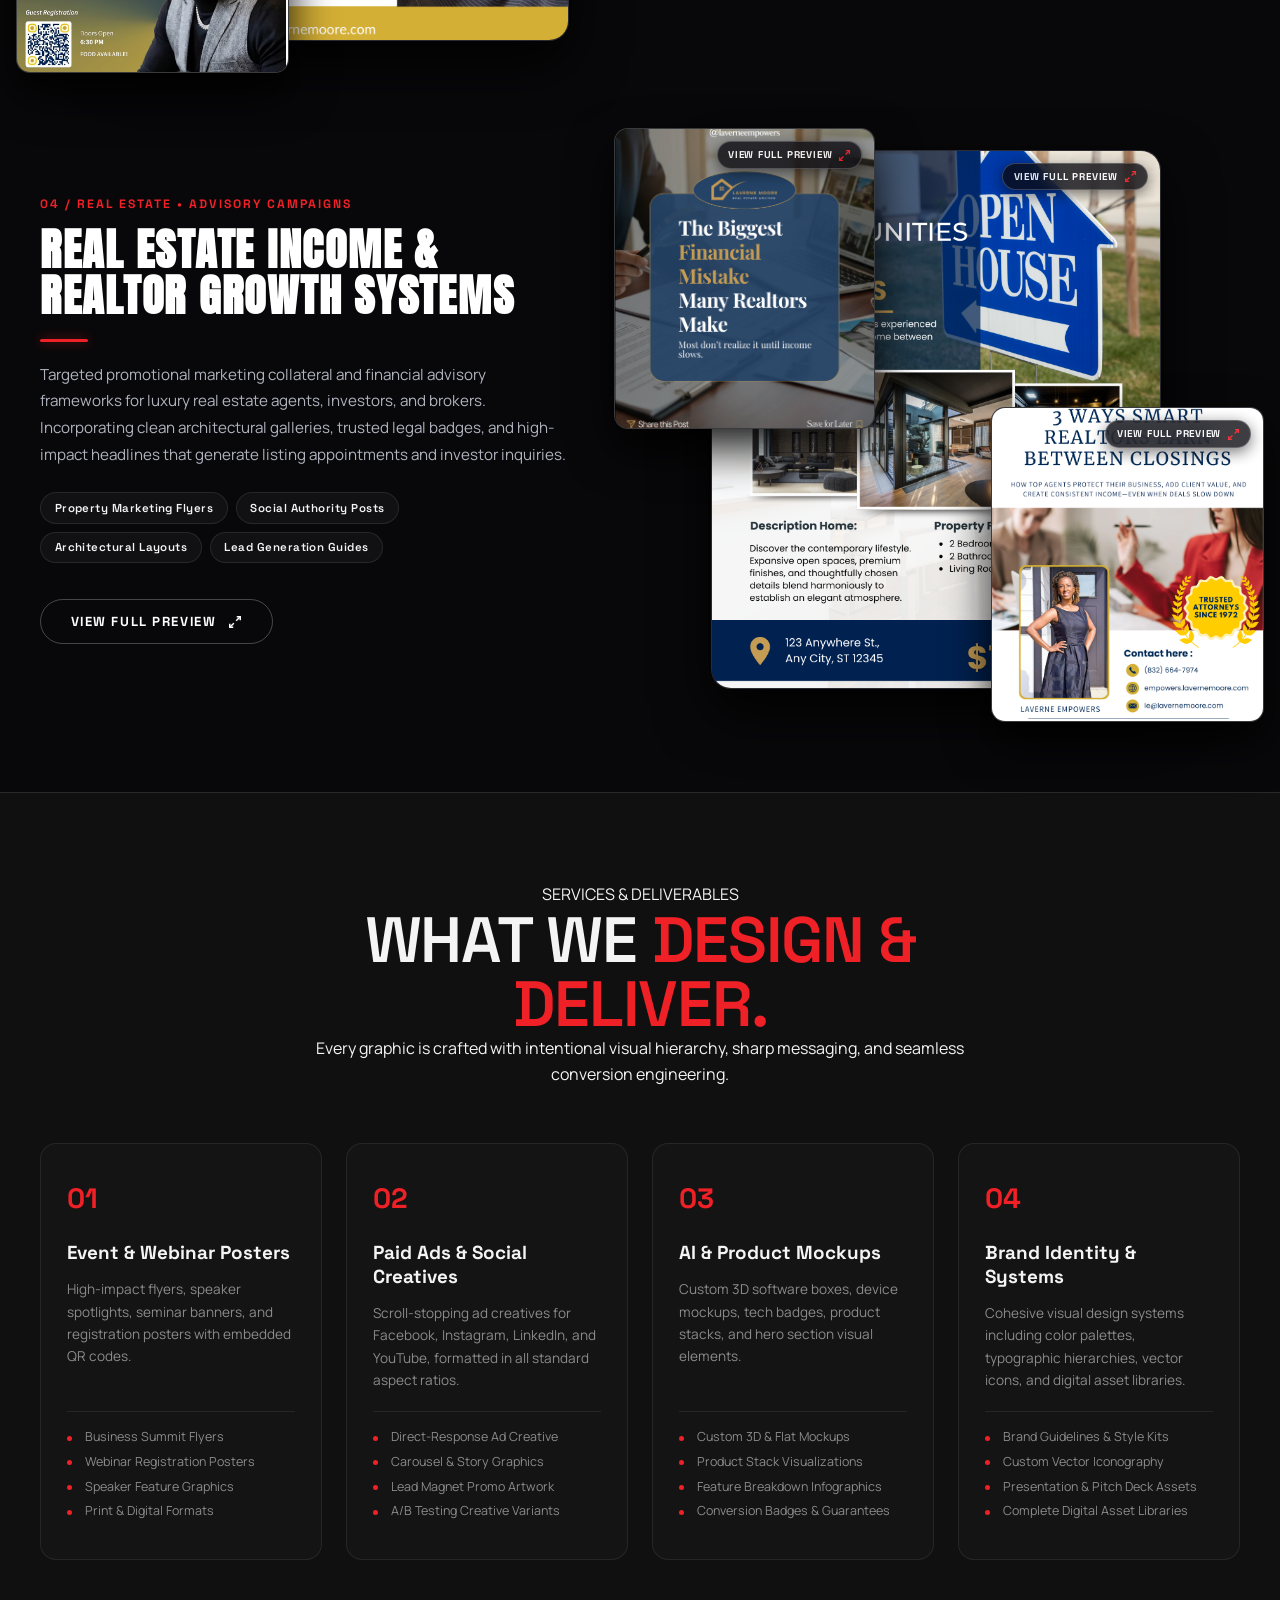
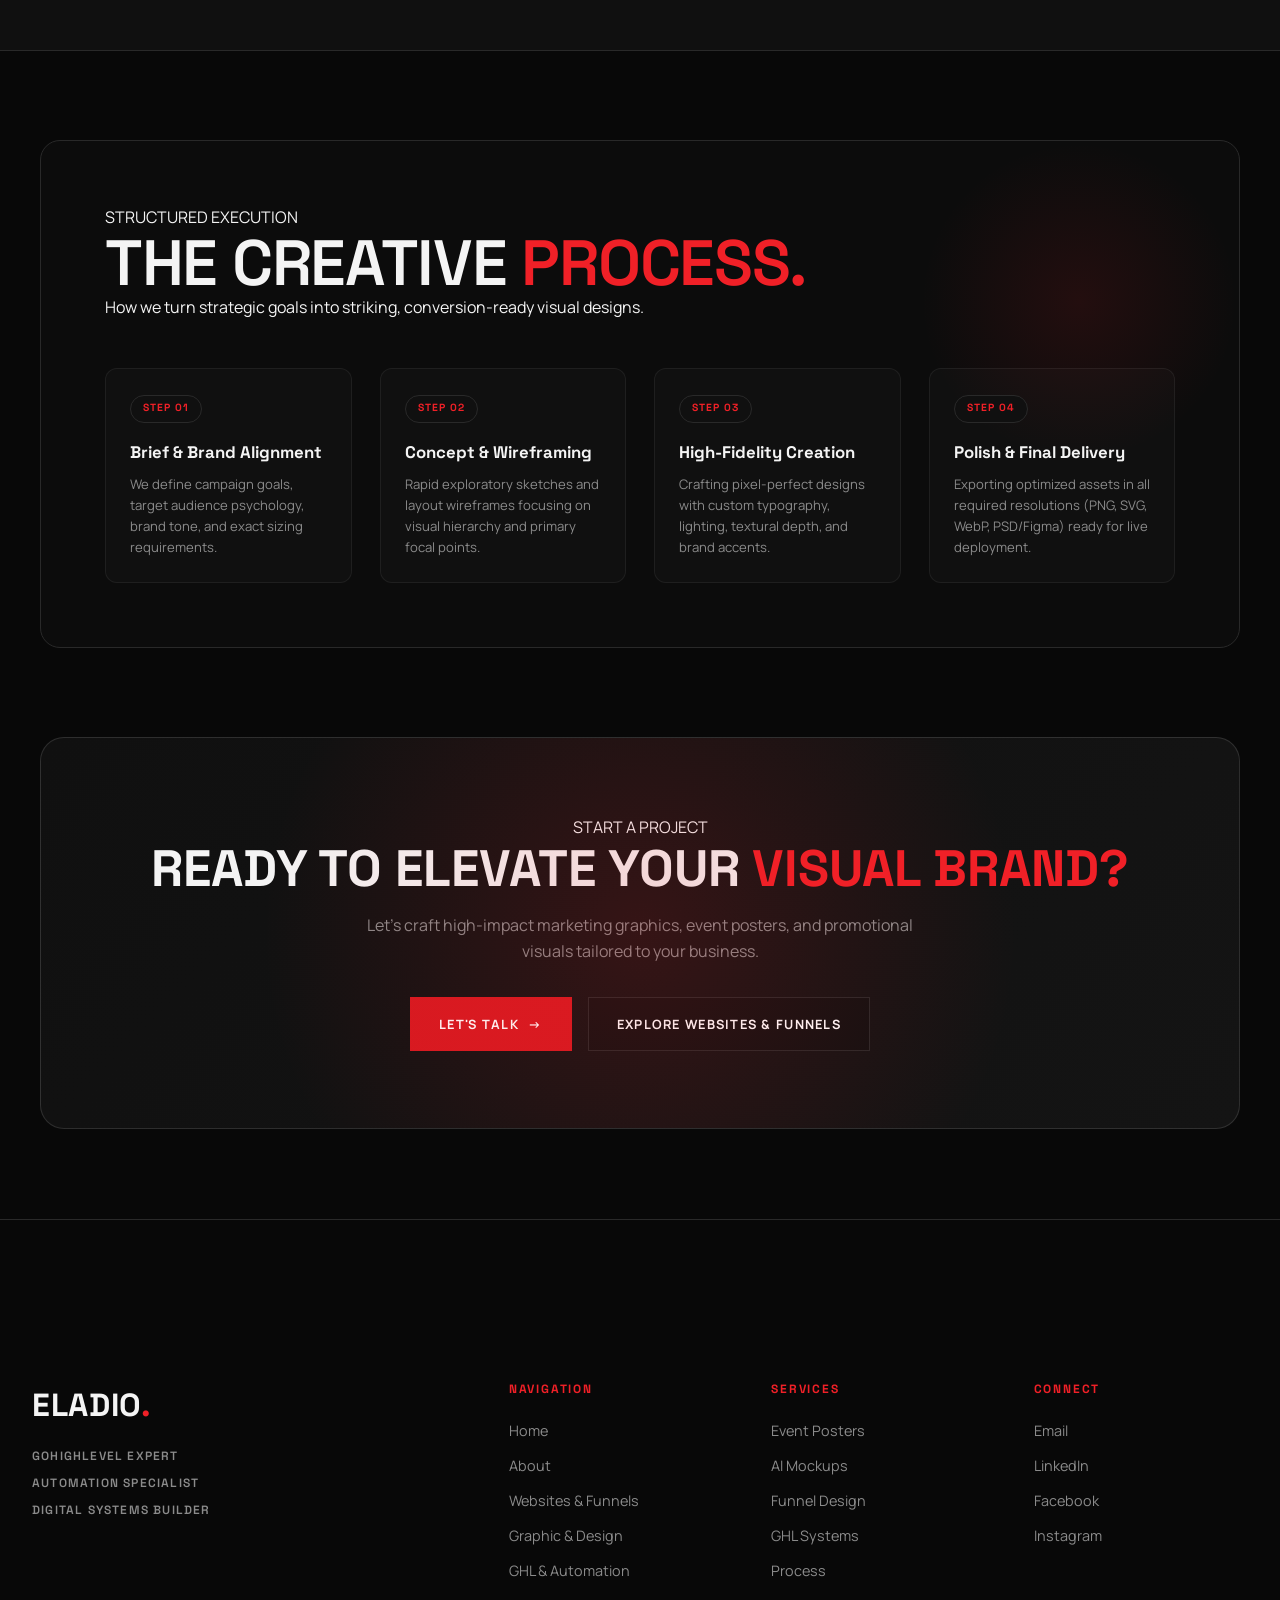
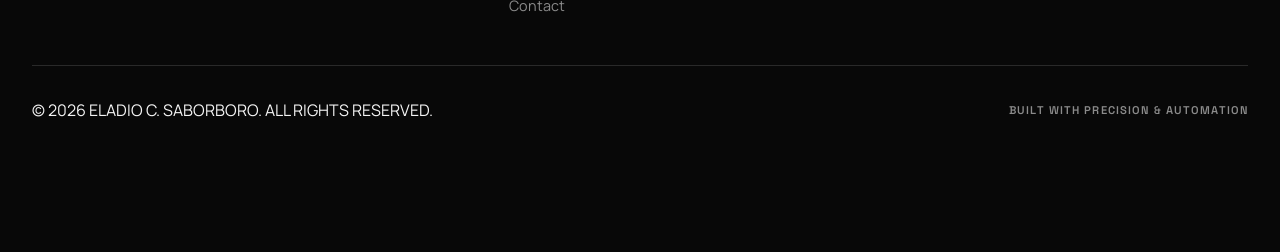
==== commit afd1a13a: "Position text and buttons cleanly below the rounding circle images in graphic-design" ====
--- a/graphic-design/index.html
+++ b/graphic-design/index.html
@@ -31,10 +31,269 @@
     </nav>
 
     <main class="graphic-page">
-        <!-- ================= HERO SECTION: CLEAN REVOLVING CIRCULAR ARC SHOWCASE (G1 to G17) ================= -->
+        <!-- ================= HERO SECTION: ROUNDING CIRCLE IMAGES TOP, TEXT/BUTTONS LOWER/UNDER ================= -->
         <section class="graphic-arc-hero" id="graphic-hero" aria-label="Graphic and Design Showcase">
             <div class="arc-ambient-glow" aria-hidden="true"></div>
 
+            <!-- 1. ROUNDING CIRCLE IMAGES STAGE (TOP) -->
+            <div class="arc-showcase-container" id="arc-showcase-container">
+                <!-- Circular Arc Stage for 17 Rotating Cards (G1 to G17 in Exact Order) -->
+                <div class="arc-stage" id="arc-stage" aria-live="polite" title="Drag to spin the circle of graphics, hover to pause, click to view in Lightbox">
+                    
+                    <!-- Card G1 -->
+                    <div class="arc-card" data-slot="0" style="--angle: -63.5deg; --index: 0;" data-lightbox-src="G1.png" data-card-title="Houston Tuesdays &bull; Marcus Twine Event Poster" data-card-cat="Event Poster &amp; Branding" tabindex="0" role="button" aria-label="View Houston Tuesdays Event Poster">
+                        <div class="arc-card-inner">
+                            <img src="G1.png" alt="Houston Tuesdays Marcus Twine Event Poster" loading="eager">
+                            <div class="arc-card-overlay">
+                                <span class="arc-card-tag">Event Poster</span>
+                                <h4 class="arc-card-caption">Houston Tuesdays</h4>
+                                <div class="card-preview-pill">
+                                    <span>VIEW FULL PREVIEW</span>
+                                    <svg viewBox="0 0 24 24" width="12" height="12" fill="none" stroke="currentColor" stroke-width="2.5"><polyline points="15 3 21 3 21 9"></polyline><polyline points="9 21 3 21 3 15"></polyline><line x1="21" y1="3" x2="14" y2="10"></line><line x1="3" y1="21" x2="10" y2="14"></line></svg>
+                                </div>
+                            </div>
+                        </div>
+                    </div>
+
+                    <!-- Card G2 -->
+                    <div class="arc-card" data-slot="1" style="--angle: -42.3deg; --index: 1;" data-lightbox-src="G2.png" data-card-title="Intelligent Chat AI Agents &bull; Empire of Ease AI" data-card-cat="Marketing Creative" tabindex="0" role="button" aria-label="View Chat AI Agents Graphic">
+                        <div class="arc-card-inner">
+                            <img src="G2.png" alt="Intelligent Chat AI Agents graphic" loading="eager">
+                            <div class="arc-card-overlay">
+                                <span class="arc-card-tag">Tech Creative</span>
+                                <h4 class="arc-card-caption">Chat AI Agents</h4>
+                                <div class="card-preview-pill">
+                                    <span>VIEW FULL PREVIEW</span>
+                                    <svg viewBox="0 0 24 24" width="12" height="12" fill="none" stroke="currentColor" stroke-width="2.5"><polyline points="15 3 21 3 21 9"></polyline><polyline points="9 21 3 21 3 15"></polyline><line x1="21" y1="3" x2="14" y2="10"></line><line x1="3" y1="21" x2="10" y2="14"></line></svg>
+                                </div>
+                            </div>
+                        </div>
+                    </div>
+
+                    <!-- Card G3 -->
+                    <div class="arc-card" data-slot="2" style="--angle: -21.2deg; --index: 2;" data-lightbox-src="G3.png" data-card-title="You Already Have Influence &bull; Homecoming Pilates" data-card-cat="Brand Editorial" tabindex="0" role="button" aria-label="View Homecoming Pilates Influence Poster">
+                        <div class="arc-card-inner">
+                            <img src="G3.png" alt="Homecoming Pilates Influence Poster" loading="eager">
+                            <div class="arc-card-overlay">
+                                <span class="arc-card-tag">Brand Editorial</span>
+                                <h4 class="arc-card-caption">Have Influence</h4>
+                                <div class="card-preview-pill">
+                                    <span>VIEW FULL PREVIEW</span>
+                                    <svg viewBox="0 0 24 24" width="12" height="12" fill="none" stroke="currentColor" stroke-width="2.5"><polyline points="15 3 21 3 21 9"></polyline><polyline points="9 21 3 21 3 15"></polyline><line x1="21" y1="3" x2="14" y2="10"></line><line x1="3" y1="21" x2="10" y2="14"></line></svg>
+                                </div>
+                            </div>
+                        </div>
+                    </div>
+
+                    <!-- Card G4 -->
+                    <div class="arc-card" data-slot="3" style="--angle: 0deg; --index: 3;" data-lightbox-src="G4.png" data-card-title="Create Income Opportunities &bull; Real Estate Flyer" data-card-cat="Real Estate Marketing" tabindex="0" role="button" aria-label="View Real Estate Flyer">
+                        <div class="arc-card-inner">
+                            <img src="G4.png" alt="Real Estate Marketing Flyer" loading="eager">
+                            <div class="arc-card-overlay">
+                                <span class="arc-card-tag">Real Estate</span>
+                                <h4 class="arc-card-caption">Between Closings</h4>
+                                <div class="card-preview-pill">
+                                    <span>VIEW FULL PREVIEW</span>
+                                    <svg viewBox="0 0 24 24" width="12" height="12" fill="none" stroke="currentColor" stroke-width="2.5"><polyline points="15 3 21 3 21 9"></polyline><polyline points="9 21 3 21 3 15"></polyline><line x1="21" y1="3" x2="14" y2="10"></line><line x1="3" y1="21" x2="10" y2="14"></line></svg>
+                                </div>
+                            </div>
+                        </div>
+                    </div>
+
+                    <!-- Card G5 -->
+                    <div class="arc-card" data-slot="4" style="--angle: 21.2deg; --index: 4;" data-lightbox-src="G5.png" data-card-title="How Jobs Get Booked While Busy &bull; Empire of Ease" data-card-cat="Product Mockup" tabindex="0" role="button" aria-label="View Job Booking Mockup">
+                        <div class="arc-card-inner">
+                            <img src="G5.png" alt="Job Booking Mockup Graphic" loading="eager">
+                            <div class="arc-card-overlay">
+                                <span class="arc-card-tag">Mockup</span>
+                                <h4 class="arc-card-caption">Jobs Booked Live</h4>
+                                <div class="card-preview-pill">
+                                    <span>VIEW FULL PREVIEW</span>
+                                    <svg viewBox="0 0 24 24" width="12" height="12" fill="none" stroke="currentColor" stroke-width="2.5"><polyline points="15 3 21 3 21 9"></polyline><polyline points="9 21 3 21 3 15"></polyline><line x1="21" y1="3" x2="14" y2="10"></line><line x1="3" y1="21" x2="10" y2="14"></line></svg>
+                                </div>
+                            </div>
+                        </div>
+                    </div>
+
+                    <!-- Card G6 -->
+                    <div class="arc-card" data-slot="5" style="--angle: 42.3deg; --index: 5;" data-lightbox-src="G6.png" data-card-title="Where Women Hold Stress &bull; Homecoming Pilates" data-card-cat="Social Creative" tabindex="0" role="button" aria-label="View Where Women Hold Stress Graphic">
+                        <div class="arc-card-inner">
+                            <img src="G6.png" alt="Where Women Hold Stress Graphic" loading="eager">
+                            <div class="arc-card-overlay">
+                                <span class="arc-card-tag">Wellness Ad</span>
+                                <h4 class="arc-card-caption">Hold Stress</h4>
+                                <div class="card-preview-pill">
+                                    <span>VIEW FULL PREVIEW</span>
+                                    <svg viewBox="0 0 24 24" width="12" height="12" fill="none" stroke="currentColor" stroke-width="2.5"><polyline points="15 3 21 3 21 9"></polyline><polyline points="9 21 3 21 3 15"></polyline><line x1="21" y1="3" x2="14" y2="10"></line><line x1="3" y1="21" x2="10" y2="14"></line></svg>
+                                </div>
+                            </div>
+                        </div>
+                    </div>
+
+                    <!-- Card G7 -->
+                    <div class="arc-card" data-slot="6" style="--angle: 63.5deg; --index: 6;" data-lightbox-src="G7.png" data-card-title="Legal &amp; Identity Protection &bull; Laverne Webinar" data-card-cat="Webinar Marketing" tabindex="0" role="button" aria-label="View Legal Protection Webinar Flyer">
+                        <div class="arc-card-inner">
+                            <img src="G7.png" alt="Legal and Identity Protection Webinar Flyer" loading="eager">
+                            <div class="arc-card-overlay">
+                                <span class="arc-card-tag">Webinar Flyer</span>
+                                <h4 class="arc-card-caption">Identity Protection</h4>
+                                <div class="card-preview-pill">
+                                    <span>VIEW FULL PREVIEW</span>
+                                    <svg viewBox="0 0 24 24" width="12" height="12" fill="none" stroke="currentColor" stroke-width="2.5"><polyline points="15 3 21 3 21 9"></polyline><polyline points="9 21 3 21 3 15"></polyline><line x1="21" y1="3" x2="14" y2="10"></line><line x1="3" y1="21" x2="10" y2="14"></line></svg>
+                                </div>
+                            </div>
+                        </div>
+                    </div>
+
+                    <!-- Card G8 -->
+                    <div class="arc-card" data-slot="7" style="--angle: 84.7deg; --index: 7;" data-lightbox-src="G8.png" data-card-title="Never Miss Another Lead &bull; Empire of Ease AI" data-card-cat="Marketing Creative" tabindex="0" role="button" aria-label="View Never Miss Another Lead Graphic">
+                        <div class="arc-card-inner">
+                            <img src="G8.png" alt="Never Miss Another Lead Graphic" loading="eager">
+                            <div class="arc-card-overlay">
+                                <span class="arc-card-tag">Lead Gen</span>
+                                <h4 class="arc-card-caption">Never Miss A Lead</h4>
+                                <div class="card-preview-pill">
+                                    <span>VIEW FULL PREVIEW</span>
+                                    <svg viewBox="0 0 24 24" width="12" height="12" fill="none" stroke="currentColor" stroke-width="2.5"><polyline points="15 3 21 3 21 9"></polyline><polyline points="9 21 3 21 3 15"></polyline><line x1="21" y1="3" x2="14" y2="10"></line><line x1="3" y1="21" x2="10" y2="14"></line></svg>
+                                </div>
+                            </div>
+                        </div>
+                    </div>
+
+                    <!-- Card G9 -->
+                    <div class="arc-card" data-slot="8" style="--angle: 105.9deg; --index: 8;" data-lightbox-src="G9.png" data-card-title="Come Back Home &bull; Homecoming Pilates Poster" data-card-cat="Brand Aesthetic" tabindex="0" role="button" aria-label="View Come Back Home Poster">
+                        <div class="arc-card-inner">
+                            <img src="G9.png" alt="Come Back Home Pilates Poster" loading="eager">
+                            <div class="arc-card-overlay">
+                                <span class="arc-card-tag">Brand Poster</span>
+                                <h4 class="arc-card-caption">Come Back Home</h4>
+                                <div class="card-preview-pill">
+                                    <span>VIEW FULL PREVIEW</span>
+                                    <svg viewBox="0 0 24 24" width="12" height="12" fill="none" stroke="currentColor" stroke-width="2.5"><polyline points="15 3 21 3 21 9"></polyline><polyline points="9 21 3 21 3 15"></polyline><line x1="21" y1="3" x2="14" y2="10"></line><line x1="3" y1="21" x2="10" y2="14"></line></svg>
+                                </div>
+                            </div>
+                        </div>
+                    </div>
+
+                    <!-- Card G10 -->
+                    <div class="arc-card" data-slot="9" style="--angle: 127.1deg; --index: 9;" data-lightbox-src="G10.jpg" data-card-title="24/7 Team for Sales &amp; Support &bull; AI Product Stack" data-card-cat="Product Promo Flyer" tabindex="0" role="button" aria-label="View 24/7 AI Team Product Flyer">
+                        <div class="arc-card-inner">
+                            <img src="G10.jpg" alt="24/7 Team for Sales and Support Flyer" loading="eager">
+                            <div class="arc-card-overlay">
+                                <span class="arc-card-tag">Product Stack</span>
+                                <h4 class="arc-card-caption">24/7 Sales Team</h4>
+                                <div class="card-preview-pill">
+                                    <span>VIEW FULL PREVIEW</span>
+                                    <svg viewBox="0 0 24 24" width="12" height="12" fill="none" stroke="currentColor" stroke-width="2.5"><polyline points="15 3 21 3 21 9"></polyline><polyline points="9 21 3 21 3 15"></polyline><line x1="21" y1="3" x2="14" y2="10"></line><line x1="3" y1="21" x2="10" y2="14"></line></svg>
+                                </div>
+                            </div>
+                        </div>
+                    </div>
+
+                    <!-- Card G11 -->
+                    <div class="arc-card" data-slot="10" style="--angle: 148.2deg; --index: 10;" data-lightbox-src="G11.png" data-card-title="3 Ways Smart Realtors Earn Between Closings &bull; Laverne Empowers" data-card-cat="Real Estate Marketing" tabindex="0" role="button" aria-label="View 3 Ways Smart Realtors Earn Flyer">
+                        <div class="arc-card-inner">
+                            <img src="G11.png" alt="3 Ways Smart Realtors Earn Between Closings Flyer" loading="lazy">
+                            <div class="arc-card-overlay">
+                                <span class="arc-card-tag">Realtor Flyer</span>
+                                <h4 class="arc-card-caption">Realtors Earn</h4>
+                                <div class="card-preview-pill">
+                                    <span>VIEW FULL PREVIEW</span>
+                                    <svg viewBox="0 0 24 24" width="12" height="12" fill="none" stroke="currentColor" stroke-width="2.5"><polyline points="15 3 21 3 21 9"></polyline><polyline points="9 21 3 21 3 15"></polyline><line x1="21" y1="3" x2="14" y2="10"></line><line x1="3" y1="21" x2="10" y2="14"></line></svg>
+                                </div>
+                            </div>
+                        </div>
+                    </div>
+
+                    <!-- Card G12 -->
+                    <div class="arc-card" data-slot="11" style="--angle: 169.4deg; --index: 11;" data-lightbox-src="G12.png" data-card-title="Benefits of Pilates &bull; Homecoming Pilates Story" data-card-cat="Social Story &amp; Brand" tabindex="0" role="button" aria-label="View Benefits of Pilates Story">
+                        <div class="arc-card-inner">
+                            <img src="G12.png" alt="Benefits of Pilates Social Story" loading="lazy">
+                            <div class="arc-card-overlay">
+                                <span class="arc-card-tag">Social Story</span>
+                                <h4 class="arc-card-caption">Benefits of Pilates</h4>
+                                <div class="card-preview-pill">
+                                    <span>VIEW FULL PREVIEW</span>
+                                    <svg viewBox="0 0 24 24" width="12" height="12" fill="none" stroke="currentColor" stroke-width="2.5"><polyline points="15 3 21 3 21 9"></polyline><polyline points="9 21 3 21 3 15"></polyline><line x1="21" y1="3" x2="14" y2="10"></line><line x1="3" y1="21" x2="10" y2="14"></line></svg>
+                                </div>
+                            </div>
+                        </div>
+                    </div>
+
+                    <!-- Card G13 -->
+                    <div class="arc-card" data-slot="12" style="--angle: 190.6deg; --index: 12;" data-lightbox-src="G13.png" data-card-title="AI Chat + Voice Agents &bull; Empire of Ease AI" data-card-cat="AI Support Graphic" tabindex="0" role="button" aria-label="View AI Chat and Voice Agents Graphic">
+                        <div class="arc-card-inner">
+                            <img src="G13.png" alt="AI Chat and Voice Agents Graphic" loading="lazy">
+                            <div class="arc-card-overlay">
+                                <span class="arc-card-tag">AI Agents</span>
+                                <h4 class="arc-card-caption">Chat + Voice AI</h4>
+                                <div class="card-preview-pill">
+                                    <span>VIEW FULL PREVIEW</span>
+                                    <svg viewBox="0 0 24 24" width="12" height="12" fill="none" stroke="currentColor" stroke-width="2.5"><polyline points="15 3 21 3 21 9"></polyline><polyline points="9 21 3 21 3 15"></polyline><line x1="21" y1="3" x2="14" y2="10"></line><line x1="3" y1="21" x2="10" y2="14"></line></svg>
+                                </div>
+                            </div>
+                        </div>
+                    </div>
+
+                    <!-- Card G14 -->
+                    <div class="arc-card" data-slot="13" style="--angle: 211.8deg; --index: 13;" data-lightbox-src="G14.png" data-card-title="The Biggest Financial Mistake Many Realtors Make &bull; Laverne Moore" data-card-cat="Real Estate Social" tabindex="0" role="button" aria-label="View Biggest Financial Mistake Post">
+                        <div class="arc-card-inner">
+                            <img src="G14.png" alt="The Biggest Financial Mistake Many Realtors Make Post" loading="lazy">
+                            <div class="arc-card-overlay">
+                                <span class="arc-card-tag">Realtor Post</span>
+                                <h4 class="arc-card-caption">Financial Mistake</h4>
+                                <div class="card-preview-pill">
+                                    <span>VIEW FULL PREVIEW</span>
+                                    <svg viewBox="0 0 24 24" width="12" height="12" fill="none" stroke="currentColor" stroke-width="2.5"><polyline points="15 3 21 3 21 9"></polyline><polyline points="9 21 3 21 3 15"></polyline><line x1="21" y1="3" x2="14" y2="10"></line><line x1="3" y1="21" x2="10" y2="14"></line></svg>
+                                </div>
+                            </div>
+                        </div>
+                    </div>
+
+                    <!-- Card G15 -->
+                    <div class="arc-card" data-slot="14" style="--angle: 232.9deg; --index: 14;" data-lightbox-src="G15.png" data-card-title="You Need Regulation &bull; Homecoming Pilates Promo" data-card-cat="Brand Editorial" tabindex="0" role="button" aria-label="View You Need Regulation Promo">
+                        <div class="arc-card-inner">
+                            <img src="G15.png" alt="You Need Regulation Homecoming Pilates Promo" loading="lazy">
+                            <div class="arc-card-overlay">
+                                <span class="arc-card-tag">Wellness Promo</span>
+                                <h4 class="arc-card-caption">Need Regulation</h4>
+                                <div class="card-preview-pill">
+                                    <span>VIEW FULL PREVIEW</span>
+                                    <svg viewBox="0 0 24 24" width="12" height="12" fill="none" stroke="currentColor" stroke-width="2.5"><polyline points="15 3 21 3 21 9"></polyline><polyline points="9 21 3 21 3 15"></polyline><line x1="21" y1="3" x2="14" y2="10"></line><line x1="3" y1="21" x2="10" y2="14"></line></svg>
+                                </div>
+                            </div>
+                        </div>
+                    </div>
+
+                    <!-- Card G16 -->
+                    <div class="arc-card" data-slot="15" style="--angle: 254.1deg; --index: 15;" data-lightbox-src="G16.png" data-card-title="The Quiet Revenue Leak Most Owners Don't See &bull; Empire of Ease" data-card-cat="AI Marketing" tabindex="0" role="button" aria-label="View Quiet Revenue Leak Graphic">
+                        <div class="arc-card-inner">
+                            <img src="G16.png" alt="The Quiet Revenue Leak Most Owners Dont See Graphic" loading="lazy">
+                            <div class="arc-card-overlay">
+                                <span class="arc-card-tag">Revenue Leak</span>
+                                <h4 class="arc-card-caption">Quiet Revenue Leak</h4>
+                                <div class="card-preview-pill">
+                                    <span>VIEW FULL PREVIEW</span>
+                                    <svg viewBox="0 0 24 24" width="12" height="12" fill="none" stroke="currentColor" stroke-width="2.5"><polyline points="15 3 21 3 21 9"></polyline><polyline points="9 21 3 21 3 15"></polyline><line x1="21" y1="3" x2="14" y2="10"></line><line x1="3" y1="21" x2="10" y2="14"></line></svg>
+                                </div>
+                            </div>
+                        </div>
+                    </div>
+
+                    <!-- Card G17 -->
+                    <div class="arc-card" data-slot="16" style="--angle: 275.3deg; --index: 16;" data-lightbox-src="G17.png" data-card-title="Property &amp; Estate Workshop Tour 2026 &bull; Laverne Moore" data-card-cat="Workshop Flyer" tabindex="0" role="button" aria-label="View Family Home Workshop Tour Flyer">
+                        <div class="arc-card-inner">
+                            <img src="G17.png" alt="Family Home Workshop Tour 2026 Flyer" loading="lazy">
+                            <div class="arc-card-overlay">
+                                <span class="arc-card-tag">Workshop Flyer</span>
+                                <h4 class="arc-card-caption">Home Workshop</h4>
+                            </div>
+                        </div>
+                    </div>
+                </div>
+            </div>
+
+            <!-- 2. TEXTS & BUTTONS LOWER / UNDER THE ROUNDING CIRCLE IMAGES -->
             <div class="arc-hero-header">
                 <div class="graphic-kicker"><span class="kicker-pulse"></span> FEATURED PORTFOLIO &bull; GRAPHIC &amp; BRAND DESIGN</div>
                 <h1 class="arc-headline">Let's Create Something <span class="arc-highlight">Exceptional</span></h1>
@@ -48,268 +307,6 @@
                     <a href="#portfolio-collages" class="arc-btn-explore">
                         <span>EXPLORE PORTFOLIO</span>
                     </a>
-                </div>
-            </div>
-
-            <div class="arc-showcase-container" id="arc-showcase-container">
-
-                <!-- Circular Arc Stage for 17 Rotating Cards (G1 to G17 in Exact Order) -->
-                <div class="arc-stage" id="arc-stage" aria-live="polite" title="Drag to spin the circle of graphics, hover to pause, click to view in Lightbox">
-                    
-                    <!-- Card G1 -->
-                    <div class="arc-card" data-slot="0" style="--angle: -63.5deg; --index: 0;" data-lightbox-src="G1.png" data-card-title="Houston Tuesdays &bull; Marcus Twine Event Poster" data-card-cat="Event Poster &amp; Branding" tabindex="0" role="button" aria-label="View Houston Tuesdays Event Poster">
-                        <div class="arc-card-inner">
-                            <img src="G1.png" alt="Houston Tuesdays Marcus Twine Event Poster" loading="eager">
-                            <div class="arc-card-overlay">
-                                <span class="arc-card-tag">Event Poster</span>
-                                <h4 class="arc-card-caption">Houston Tuesdays</h4>
-                                <div class="card-preview-pill">
-                                    <span>VIEW FULL PREVIEW</span>
-                                    <svg viewBox="0 0 24 24" width="12" height="12" fill="none" stroke="currentColor" stroke-width="2.5"><polyline points="15 3 21 3 21 9"></polyline><polyline points="9 21 3 21 3 15"></polyline><line x1="21" y1="3" x2="14" y2="10"></line><line x1="3" y1="21" x2="10" y2="14"></line></svg>
-                                </div>
-                            </div>
-                        </div>
-                    </div>
-
-                    <!-- Card G2 -->
-                    <div class="arc-card" data-slot="1" style="--angle: -42.3deg; --index: 1;" data-lightbox-src="G2.png" data-card-title="Intelligent Chat AI Agents &bull; Empire of Ease AI" data-card-cat="Marketing Creative" tabindex="0" role="button" aria-label="View Chat AI Agents Graphic">
-                        <div class="arc-card-inner">
-                            <img src="G2.png" alt="Intelligent Chat AI Agents graphic" loading="eager">
-                            <div class="arc-card-overlay">
-                                <span class="arc-card-tag">Tech Creative</span>
-                                <h4 class="arc-card-caption">Chat AI Agents</h4>
-                                <div class="card-preview-pill">
-                                    <span>VIEW FULL PREVIEW</span>
-                                    <svg viewBox="0 0 24 24" width="12" height="12" fill="none" stroke="currentColor" stroke-width="2.5"><polyline points="15 3 21 3 21 9"></polyline><polyline points="9 21 3 21 3 15"></polyline><line x1="21" y1="3" x2="14" y2="10"></line><line x1="3" y1="21" x2="10" y2="14"></line></svg>
-                                </div>
-                            </div>
-                        </div>
-                    </div>
-
-                    <!-- Card G3 -->
-                    <div class="arc-card" data-slot="2" style="--angle: -21.2deg; --index: 2;" data-lightbox-src="G3.png" data-card-title="You Already Have Influence &bull; Homecoming Pilates" data-card-cat="Brand Editorial" tabindex="0" role="button" aria-label="View Homecoming Pilates Influence Poster">
-                        <div class="arc-card-inner">
-                            <img src="G3.png" alt="Homecoming Pilates Influence Poster" loading="eager">
-                            <div class="arc-card-overlay">
-                                <span class="arc-card-tag">Brand Editorial</span>
-                                <h4 class="arc-card-caption">Have Influence</h4>
-                                <div class="card-preview-pill">
-                                    <span>VIEW FULL PREVIEW</span>
-                                    <svg viewBox="0 0 24 24" width="12" height="12" fill="none" stroke="currentColor" stroke-width="2.5"><polyline points="15 3 21 3 21 9"></polyline><polyline points="9 21 3 21 3 15"></polyline><line x1="21" y1="3" x2="14" y2="10"></line><line x1="3" y1="21" x2="10" y2="14"></line></svg>
-                                </div>
-                            </div>
-                        </div>
-                    </div>
-
-                    <!-- Card G4 -->
-                    <div class="arc-card" data-slot="3" style="--angle: 0deg; --index: 3;" data-lightbox-src="G4.png" data-card-title="Create Income Opportunities &bull; Real Estate Flyer" data-card-cat="Real Estate Marketing" tabindex="0" role="button" aria-label="View Real Estate Flyer">
-                        <div class="arc-card-inner">
-                            <img src="G4.png" alt="Real Estate Marketing Flyer" loading="eager">
-                            <div class="arc-card-overlay">
-                                <span class="arc-card-tag">Real Estate</span>
-                                <h4 class="arc-card-caption">Between Closings</h4>
-                                <div class="card-preview-pill">
-                                    <span>VIEW FULL PREVIEW</span>
-                                    <svg viewBox="0 0 24 24" width="12" height="12" fill="none" stroke="currentColor" stroke-width="2.5"><polyline points="15 3 21 3 21 9"></polyline><polyline points="9 21 3 21 3 15"></polyline><line x1="21" y1="3" x2="14" y2="10"></line><line x1="3" y1="21" x2="10" y2="14"></line></svg>
-                                </div>
-                            </div>
-                        </div>
-                    </div>
-
-                    <!-- Card G5 -->
-                    <div class="arc-card" data-slot="4" style="--angle: 21.2deg; --index: 4;" data-lightbox-src="G5.png" data-card-title="How Jobs Get Booked While Busy &bull; Empire of Ease" data-card-cat="Product Mockup" tabindex="0" role="button" aria-label="View Job Booking Mockup">
-                        <div class="arc-card-inner">
-                            <img src="G5.png" alt="Job Booking Mockup Graphic" loading="eager">
-                            <div class="arc-card-overlay">
-                                <span class="arc-card-tag">Mockup</span>
-                                <h4 class="arc-card-caption">Jobs Booked Live</h4>
-                                <div class="card-preview-pill">
-                                    <span>VIEW FULL PREVIEW</span>
-                                    <svg viewBox="0 0 24 24" width="12" height="12" fill="none" stroke="currentColor" stroke-width="2.5"><polyline points="15 3 21 3 21 9"></polyline><polyline points="9 21 3 21 3 15"></polyline><line x1="21" y1="3" x2="14" y2="10"></line><line x1="3" y1="21" x2="10" y2="14"></line></svg>
-                                </div>
-                            </div>
-                        </div>
-                    </div>
-
-                    <!-- Card G6 -->
-                    <div class="arc-card" data-slot="5" style="--angle: 42.3deg; --index: 5;" data-lightbox-src="G6.png" data-card-title="Where Women Hold Stress &bull; Homecoming Pilates" data-card-cat="Social Creative" tabindex="0" role="button" aria-label="View Where Women Hold Stress Graphic">
-                        <div class="arc-card-inner">
-                            <img src="G6.png" alt="Where Women Hold Stress Graphic" loading="eager">
-                            <div class="arc-card-overlay">
-                                <span class="arc-card-tag">Wellness Ad</span>
-                                <h4 class="arc-card-caption">Hold Stress</h4>
-                                <div class="card-preview-pill">
-                                    <span>VIEW FULL PREVIEW</span>
-                                    <svg viewBox="0 0 24 24" width="12" height="12" fill="none" stroke="currentColor" stroke-width="2.5"><polyline points="15 3 21 3 21 9"></polyline><polyline points="9 21 3 21 3 15"></polyline><line x1="21" y1="3" x2="14" y2="10"></line><line x1="3" y1="21" x2="10" y2="14"></line></svg>
-                                </div>
-                            </div>
-                        </div>
-                    </div>
-
-                    <!-- Card G7 -->
-                    <div class="arc-card" data-slot="6" style="--angle: 63.5deg; --index: 6;" data-lightbox-src="G7.png" data-card-title="Legal &amp; Identity Protection &bull; Laverne Webinar" data-card-cat="Webinar Marketing" tabindex="0" role="button" aria-label="View Legal Protection Webinar Flyer">
-                        <div class="arc-card-inner">
-                            <img src="G7.png" alt="Legal and Identity Protection Webinar Flyer" loading="eager">
-                            <div class="arc-card-overlay">
-                                <span class="arc-card-tag">Webinar Flyer</span>
-                                <h4 class="arc-card-caption">Identity Protection</h4>
-                                <div class="card-preview-pill">
-                                    <span>VIEW FULL PREVIEW</span>
-                                    <svg viewBox="0 0 24 24" width="12" height="12" fill="none" stroke="currentColor" stroke-width="2.5"><polyline points="15 3 21 3 21 9"></polyline><polyline points="9 21 3 21 3 15"></polyline><line x1="21" y1="3" x2="14" y2="10"></line><line x1="3" y1="21" x2="10" y2="14"></line></svg>
-                                </div>
-                            </div>
-                        </div>
-                    </div>
-
-                    <!-- Card G8 -->
-                    <div class="arc-card" data-slot="7" style="--angle: 84.7deg; --index: 7;" data-lightbox-src="G8.png" data-card-title="Never Miss Another Lead &bull; Empire of Ease AI" data-card-cat="Marketing Creative" tabindex="0" role="button" aria-label="View Never Miss Another Lead Graphic">
-                        <div class="arc-card-inner">
-                            <img src="G8.png" alt="Never Miss Another Lead Graphic" loading="eager">
-                            <div class="arc-card-overlay">
-                                <span class="arc-card-tag">Lead Gen</span>
-                                <h4 class="arc-card-caption">Never Miss A Lead</h4>
-                                <div class="card-preview-pill">
-                                    <span>VIEW FULL PREVIEW</span>
-                                    <svg viewBox="0 0 24 24" width="12" height="12" fill="none" stroke="currentColor" stroke-width="2.5"><polyline points="15 3 21 3 21 9"></polyline><polyline points="9 21 3 21 3 15"></polyline><line x1="21" y1="3" x2="14" y2="10"></line><line x1="3" y1="21" x2="10" y2="14"></line></svg>
-                                </div>
-                            </div>
-                        </div>
-                    </div>
-
-                    <!-- Card G9 -->
-                    <div class="arc-card" data-slot="8" style="--angle: 105.9deg; --index: 8;" data-lightbox-src="G9.png" data-card-title="Come Back Home &bull; Homecoming Pilates Poster" data-card-cat="Brand Aesthetic" tabindex="0" role="button" aria-label="View Come Back Home Poster">
-                        <div class="arc-card-inner">
-                            <img src="G9.png" alt="Come Back Home Pilates Poster" loading="eager">
-                            <div class="arc-card-overlay">
-                                <span class="arc-card-tag">Brand Poster</span>
-                                <h4 class="arc-card-caption">Come Back Home</h4>
-                                <div class="card-preview-pill">
-                                    <span>VIEW FULL PREVIEW</span>
-                                    <svg viewBox="0 0 24 24" width="12" height="12" fill="none" stroke="currentColor" stroke-width="2.5"><polyline points="15 3 21 3 21 9"></polyline><polyline points="9 21 3 21 3 15"></polyline><line x1="21" y1="3" x2="14" y2="10"></line><line x1="3" y1="21" x2="10" y2="14"></line></svg>
-                                </div>
-                            </div>
-                        </div>
-                    </div>
-
-                    <!-- Card G10 -->
-                    <div class="arc-card" data-slot="9" style="--angle: 127.1deg; --index: 9;" data-lightbox-src="G10.jpg" data-card-title="24/7 Team for Sales &amp; Support &bull; AI Product Stack" data-card-cat="Product Promo Flyer" tabindex="0" role="button" aria-label="View 24/7 AI Team Product Flyer">
-                        <div class="arc-card-inner">
-                            <img src="G10.jpg" alt="24/7 Team for Sales and Support Flyer" loading="eager">
-                            <div class="arc-card-overlay">
-                                <span class="arc-card-tag">Product Stack</span>
-                                <h4 class="arc-card-caption">24/7 Sales Team</h4>
-                                <div class="card-preview-pill">
-                                    <span>VIEW FULL PREVIEW</span>
-                                    <svg viewBox="0 0 24 24" width="12" height="12" fill="none" stroke="currentColor" stroke-width="2.5"><polyline points="15 3 21 3 21 9"></polyline><polyline points="9 21 3 21 3 15"></polyline><line x1="21" y1="3" x2="14" y2="10"></line><line x1="3" y1="21" x2="10" y2="14"></line></svg>
-                                </div>
-                            </div>
-                        </div>
-                    </div>
-
-                    <!-- Card G11 -->
-                    <div class="arc-card" data-slot="10" style="--angle: 148.2deg; --index: 10;" data-lightbox-src="G11.png" data-card-title="3 Ways Smart Realtors Earn Between Closings &bull; Laverne Empowers" data-card-cat="Real Estate Marketing" tabindex="0" role="button" aria-label="View 3 Ways Smart Realtors Earn Flyer">
-                        <div class="arc-card-inner">
-                            <img src="G11.png" alt="3 Ways Smart Realtors Earn Between Closings Flyer" loading="lazy">
-                            <div class="arc-card-overlay">
-                                <span class="arc-card-tag">Realtor Flyer</span>
-                                <h4 class="arc-card-caption">Realtors Earn</h4>
-                                <div class="card-preview-pill">
-                                    <span>VIEW FULL PREVIEW</span>
-                                    <svg viewBox="0 0 24 24" width="12" height="12" fill="none" stroke="currentColor" stroke-width="2.5"><polyline points="15 3 21 3 21 9"></polyline><polyline points="9 21 3 21 3 15"></polyline><line x1="21" y1="3" x2="14" y2="10"></line><line x1="3" y1="21" x2="10" y2="14"></line></svg>
-                                </div>
-                            </div>
-                        </div>
-                    </div>
-
-                    <!-- Card G12 -->
-                    <div class="arc-card" data-slot="11" style="--angle: 169.4deg; --index: 11;" data-lightbox-src="G12.png" data-card-title="Benefits of Pilates &bull; Homecoming Pilates Story" data-card-cat="Social Story &amp; Brand" tabindex="0" role="button" aria-label="View Benefits of Pilates Story">
-                        <div class="arc-card-inner">
-                            <img src="G12.png" alt="Benefits of Pilates Social Story" loading="lazy">
-                            <div class="arc-card-overlay">
-                                <span class="arc-card-tag">Social Story</span>
-                                <h4 class="arc-card-caption">Benefits of Pilates</h4>
-                                <div class="card-preview-pill">
-                                    <span>VIEW FULL PREVIEW</span>
-                                    <svg viewBox="0 0 24 24" width="12" height="12" fill="none" stroke="currentColor" stroke-width="2.5"><polyline points="15 3 21 3 21 9"></polyline><polyline points="9 21 3 21 3 15"></polyline><line x1="21" y1="3" x2="14" y2="10"></line><line x1="3" y1="21" x2="10" y2="14"></line></svg>
-                                </div>
-                            </div>
-                        </div>
-                    </div>
-
-                    <!-- Card G13 -->
-                    <div class="arc-card" data-slot="12" style="--angle: 190.6deg; --index: 12;" data-lightbox-src="G13.png" data-card-title="AI Chat + Voice Agents &bull; Empire of Ease AI" data-card-cat="AI Support Graphic" tabindex="0" role="button" aria-label="View AI Chat and Voice Agents Graphic">
-                        <div class="arc-card-inner">
-                            <img src="G13.png" alt="AI Chat and Voice Agents Graphic" loading="lazy">
-                            <div class="arc-card-overlay">
-                                <span class="arc-card-tag">AI Agents</span>
-                                <h4 class="arc-card-caption">Chat + Voice AI</h4>
-                                <div class="card-preview-pill">
-                                    <span>VIEW FULL PREVIEW</span>
-                                    <svg viewBox="0 0 24 24" width="12" height="12" fill="none" stroke="currentColor" stroke-width="2.5"><polyline points="15 3 21 3 21 9"></polyline><polyline points="9 21 3 21 3 15"></polyline><line x1="21" y1="3" x2="14" y2="10"></line><line x1="3" y1="21" x2="10" y2="14"></line></svg>
-                                </div>
-                            </div>
-                        </div>
-                    </div>
-
-                    <!-- Card G14 -->
-                    <div class="arc-card" data-slot="13" style="--angle: 211.8deg; --index: 13;" data-lightbox-src="G14.png" data-card-title="The Biggest Financial Mistake Many Realtors Make &bull; Laverne Moore" data-card-cat="Real Estate Social" tabindex="0" role="button" aria-label="View Biggest Financial Mistake Post">
-                        <div class="arc-card-inner">
-                            <img src="G14.png" alt="The Biggest Financial Mistake Many Realtors Make Post" loading="lazy">
-                            <div class="arc-card-overlay">
-                                <span class="arc-card-tag">Realtor Post</span>
-                                <h4 class="arc-card-caption">Financial Mistake</h4>
-                                <div class="card-preview-pill">
-                                    <span>VIEW FULL PREVIEW</span>
-                                    <svg viewBox="0 0 24 24" width="12" height="12" fill="none" stroke="currentColor" stroke-width="2.5"><polyline points="15 3 21 3 21 9"></polyline><polyline points="9 21 3 21 3 15"></polyline><line x1="21" y1="3" x2="14" y2="10"></line><line x1="3" y1="21" x2="10" y2="14"></line></svg>
-                                </div>
-                            </div>
-                        </div>
-                    </div>
-
-                    <!-- Card G15 -->
-                    <div class="arc-card" data-slot="14" style="--angle: 232.9deg; --index: 14;" data-lightbox-src="G15.png" data-card-title="You Need Regulation &bull; Homecoming Pilates Promo" data-card-cat="Brand Editorial" tabindex="0" role="button" aria-label="View You Need Regulation Promo">
-                        <div class="arc-card-inner">
-                            <img src="G15.png" alt="You Need Regulation Homecoming Pilates Promo" loading="lazy">
-                            <div class="arc-card-overlay">
-                                <span class="arc-card-tag">Wellness Promo</span>
-                                <h4 class="arc-card-caption">Need Regulation</h4>
-                                <div class="card-preview-pill">
-                                    <span>VIEW FULL PREVIEW</span>
-                                    <svg viewBox="0 0 24 24" width="12" height="12" fill="none" stroke="currentColor" stroke-width="2.5"><polyline points="15 3 21 3 21 9"></polyline><polyline points="9 21 3 21 3 15"></polyline><line x1="21" y1="3" x2="14" y2="10"></line><line x1="3" y1="21" x2="10" y2="14"></line></svg>
-                                </div>
-                            </div>
-                        </div>
-                    </div>
-
-                    <!-- Card G16 -->
-                    <div class="arc-card" data-slot="15" style="--angle: 254.1deg; --index: 15;" data-lightbox-src="G16.png" data-card-title="The Quiet Revenue Leak Most Owners Don't See &bull; Empire of Ease" data-card-cat="AI Marketing" tabindex="0" role="button" aria-label="View Quiet Revenue Leak Graphic">
-                        <div class="arc-card-inner">
-                            <img src="G16.png" alt="The Quiet Revenue Leak Most Owners Dont See Graphic" loading="lazy">
-                            <div class="arc-card-overlay">
-                                <span class="arc-card-tag">Revenue Leak</span>
-                                <h4 class="arc-card-caption">Quiet Revenue Leak</h4>
-                                <div class="card-preview-pill">
-                                    <span>VIEW FULL PREVIEW</span>
-                                    <svg viewBox="0 0 24 24" width="12" height="12" fill="none" stroke="currentColor" stroke-width="2.5"><polyline points="15 3 21 3 21 9"></polyline><polyline points="9 21 3 21 3 15"></polyline><line x1="21" y1="3" x2="14" y2="10"></line><line x1="3" y1="21" x2="10" y2="14"></line></svg>
-                                </div>
-                            </div>
-                        </div>
-                    </div>
-
-                    <!-- Card G17 -->
-                    <div class="arc-card" data-slot="16" style="--angle: 275.3deg; --index: 16;" data-lightbox-src="G17.png" data-card-title="Property &amp; Estate Workshop Tour 2026 &bull; Laverne Moore" data-card-cat="Workshop Flyer" tabindex="0" role="button" aria-label="View Family Home Workshop Tour Flyer">
-                        <div class="arc-card-inner">
-                            <img src="G17.png" alt="Family Home Workshop Tour 2026 Flyer" loading="lazy">
-                            <div class="arc-card-overlay">
-                                <span class="arc-card-tag">Workshop Flyer</span>
-                                <h4 class="arc-card-caption">Home Workshop</h4>
-                                <div class="card-preview-pill">
-                                    <span>VIEW FULL PREVIEW</span>
-                                    <svg viewBox="0 0 24 24" width="12" height="12" fill="none" stroke="currentColor" stroke-width="2.5"><polyline points="15 3 21 3 21 9"></polyline><polyline points="9 21 3 21 3 15"></polyline><line x1="21" y1="3" x2="14" y2="10"></line><line x1="3" y1="21" x2="10" y2="14"></line></svg>
-                                </div>
-                            </div>
-                        </div>
-                    </div>
                 </div>
             </div>
         </section>
@@ -780,18 +777,18 @@
 
         function getRadius() {
             var w = window.innerWidth;
-            if (w <= 480) return 175;
-            if (w <= 768) return 230;
-            if (w <= 1024) return 270;
-            return 310;
+            if (w <= 480) return 170;
+            if (w <= 768) return 210;
+            if (w <= 1024) return 260;
+            return 300;
         }
 
         function getOriginY() {
             var w = window.innerWidth;
-            if (w <= 480) return 240;
-            if (w <= 768) return 300;
-            if (w <= 1024) return 340;
-            return 380;
+            if (w <= 480) return 215;
+            if (w <= 768) return 260;
+            if (w <= 1024) return 310;
+            return 350;
         }
 
         function renderCards() {
--- a/styles.css
+++ b/styles.css
@@ -1258,61 +1258,37 @@
     opacity: 0.6;
 }
 
+.graphic-arc-hero {
+    position: relative;
+    padding-top: 85px;
+    padding-bottom: 3.5rem;
+    overflow: hidden;
+    display: flex;
+    flex-direction: column;
+    align-items: center;
+}
+
 .arc-showcase-container {
     width: 100%;
-    max-width: 1360px;
-    height: 640px;
+    max-width: 1400px;
+    height: 480px;
     margin: 0 auto;
     position: relative;
-    display: flex;
-    flex-direction: column;
-    align-items: center;
-}
-
-.graphic-kicker {
+    overflow: hidden;
+}
+
+.arc-hero-header {
     position: relative;
     z-index: 30;
-    display: inline-flex;
-    align-items: center;
-    gap: 0.55rem;
-    font-family: var(--font-mono);
-    font-size: 0.72rem;
-    font-weight: 700;
-    letter-spacing: 0.14em;
-    color: var(--red-bright);
-    background: rgba(240, 32, 39, 0.08);
-    border: 1px solid rgba(240, 32, 39, 0.25);
-    padding: 0.4rem 1.1rem;
-    border-radius: 9999px;
-    text-transform: uppercase;
-    margin-top: 0.5rem;
-}
-
-.kicker-pulse {
-    width: 7px;
-    height: 7px;
-    border-radius: 50%;
-    background: var(--red-bright);
-    box-shadow: 0 0 10px var(--red-bright);
-    animation: kickerPulse 1.8s ease-in-out infinite;
-}
-
-@keyframes kickerPulse {
-    0%, 100% { transform: scale(1); opacity: 1; }
-    50% { transform: scale(1.6); opacity: 0.4; }
-}
-
-/* Arc Stage */
-.arc-stage {
-    position: absolute;
-    inset: 0;
-    width: 100%;
-    height: 100%;
+    max-width: 860px;
+    margin: 2rem auto 0;
+    text-align: center;
+    padding: 0 1.5rem;
     pointer-events: auto;
-    cursor: grab;
-    user-select: none;
-    touch-action: pan-y;
-    z-index: 10;
+}
+
+.arc-hero-header .graphic-kicker {
+    margin-bottom: 1.25rem;
 }
 
 .arc-stage.is-dragging {
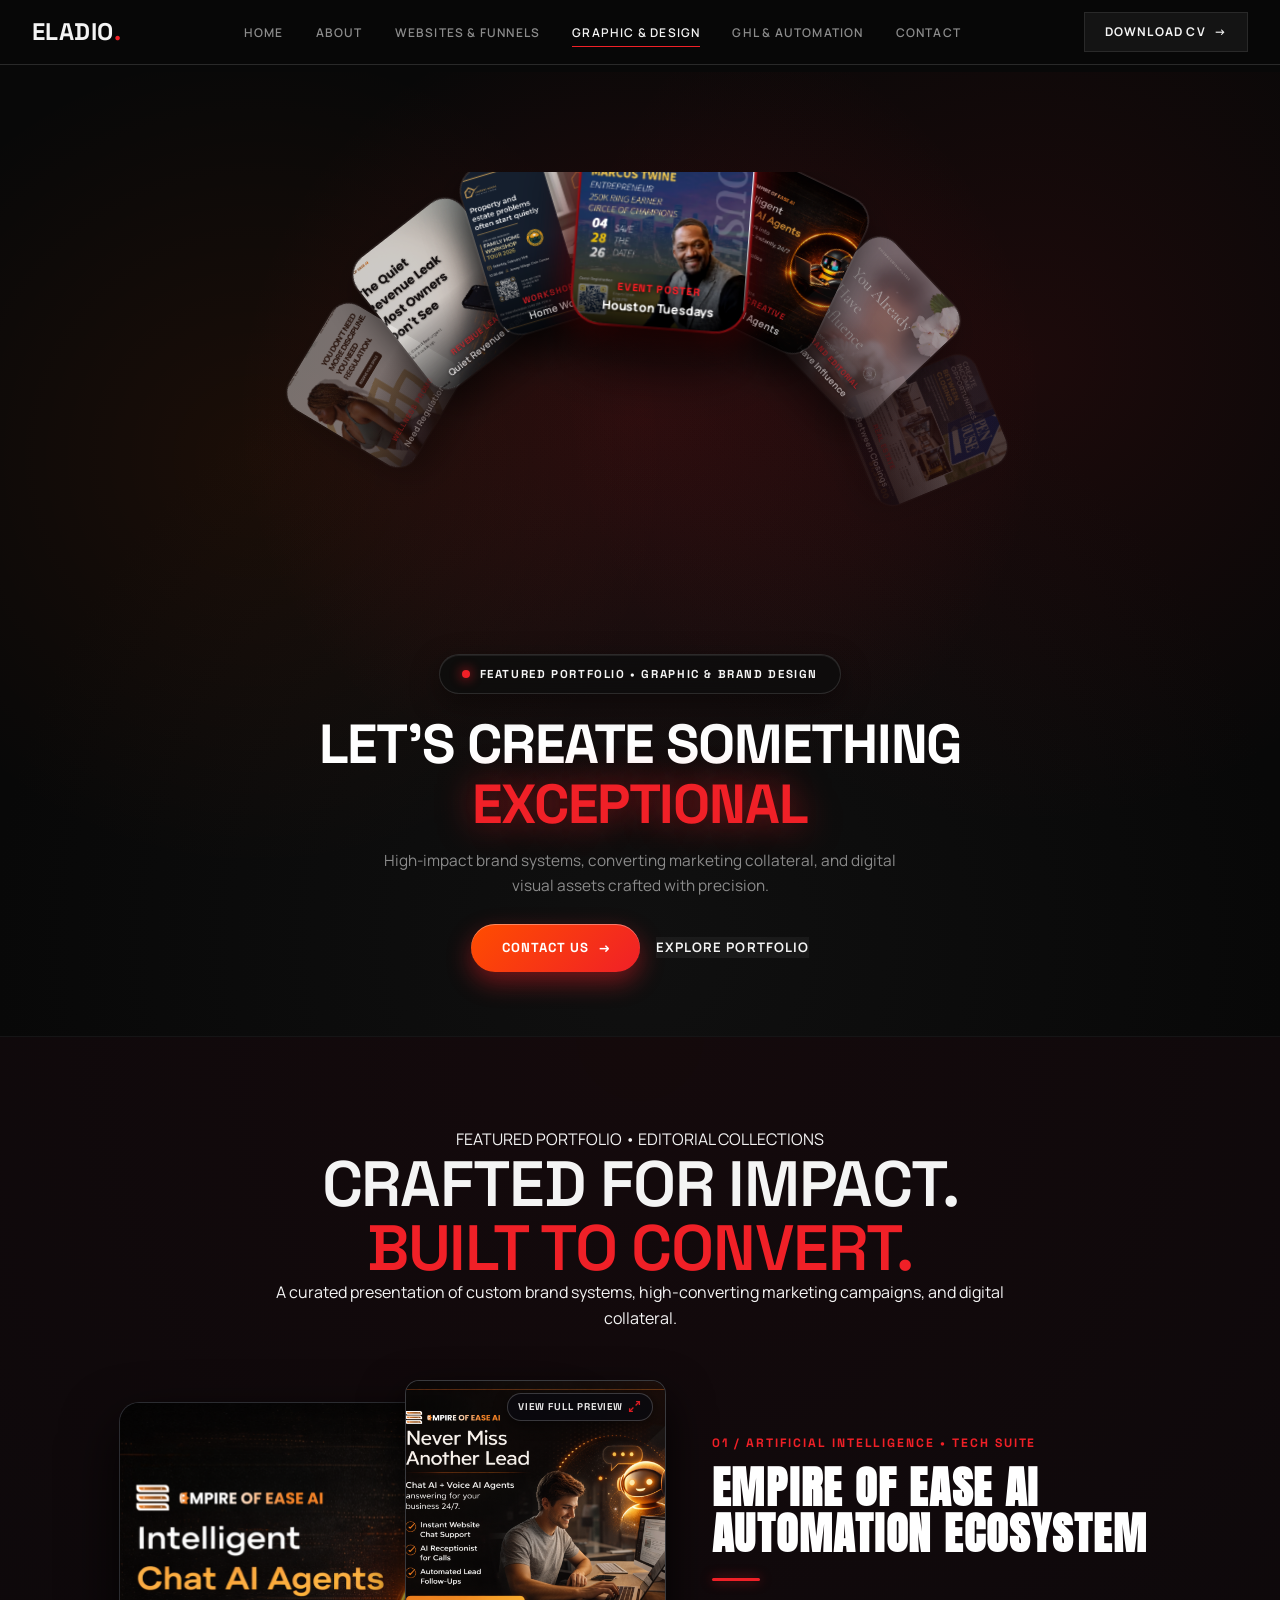
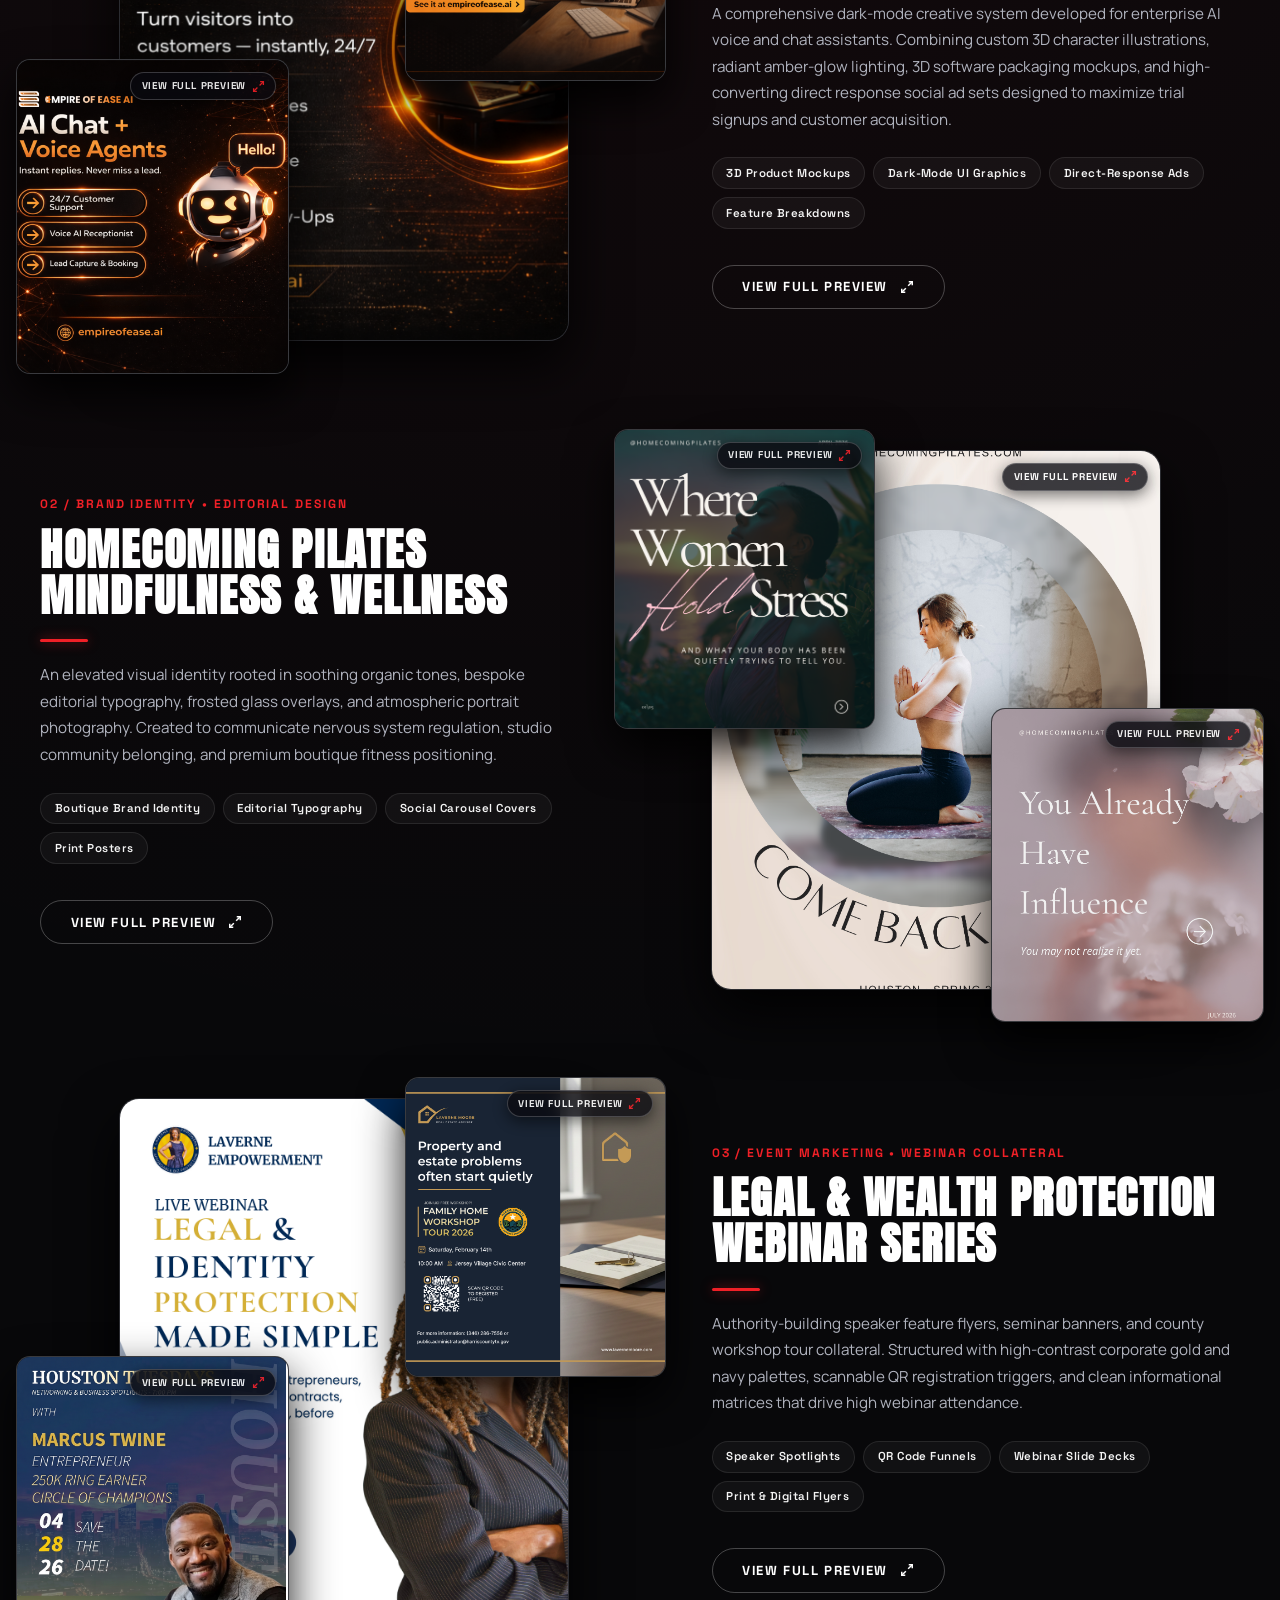
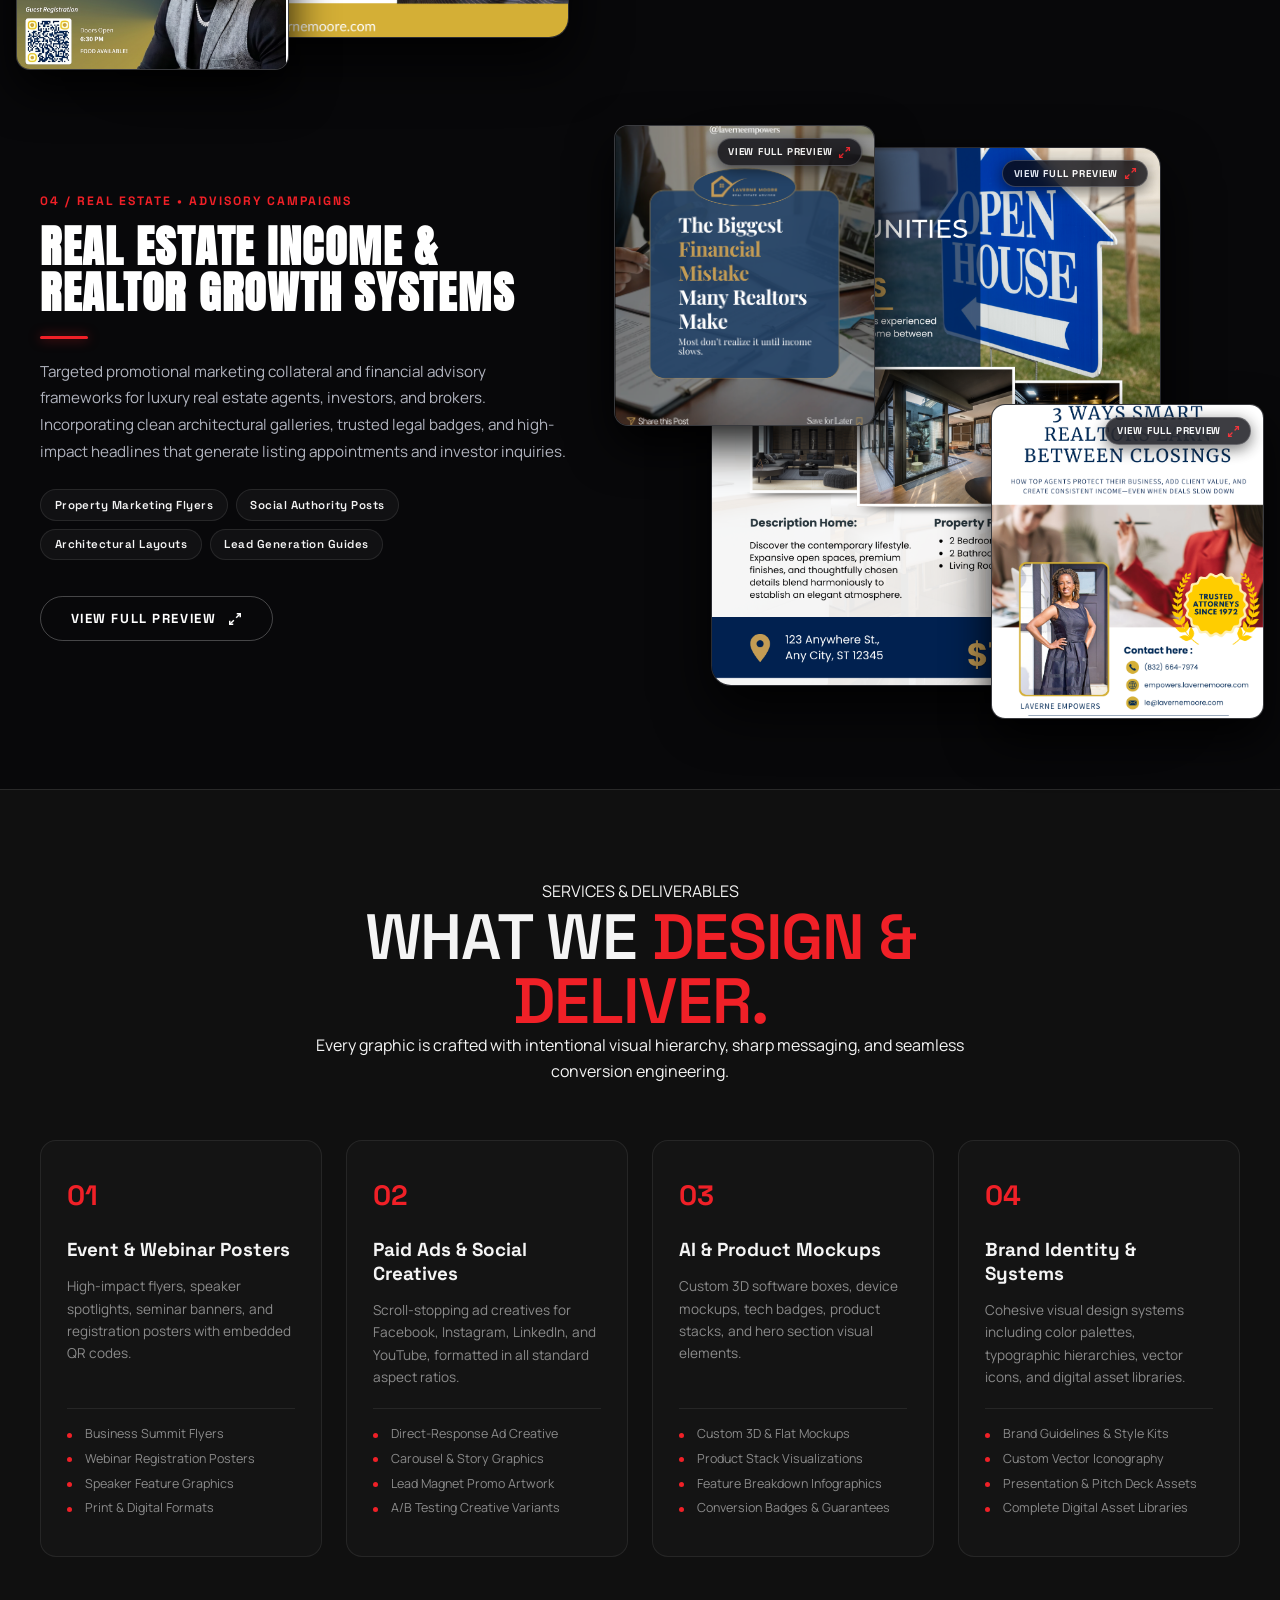
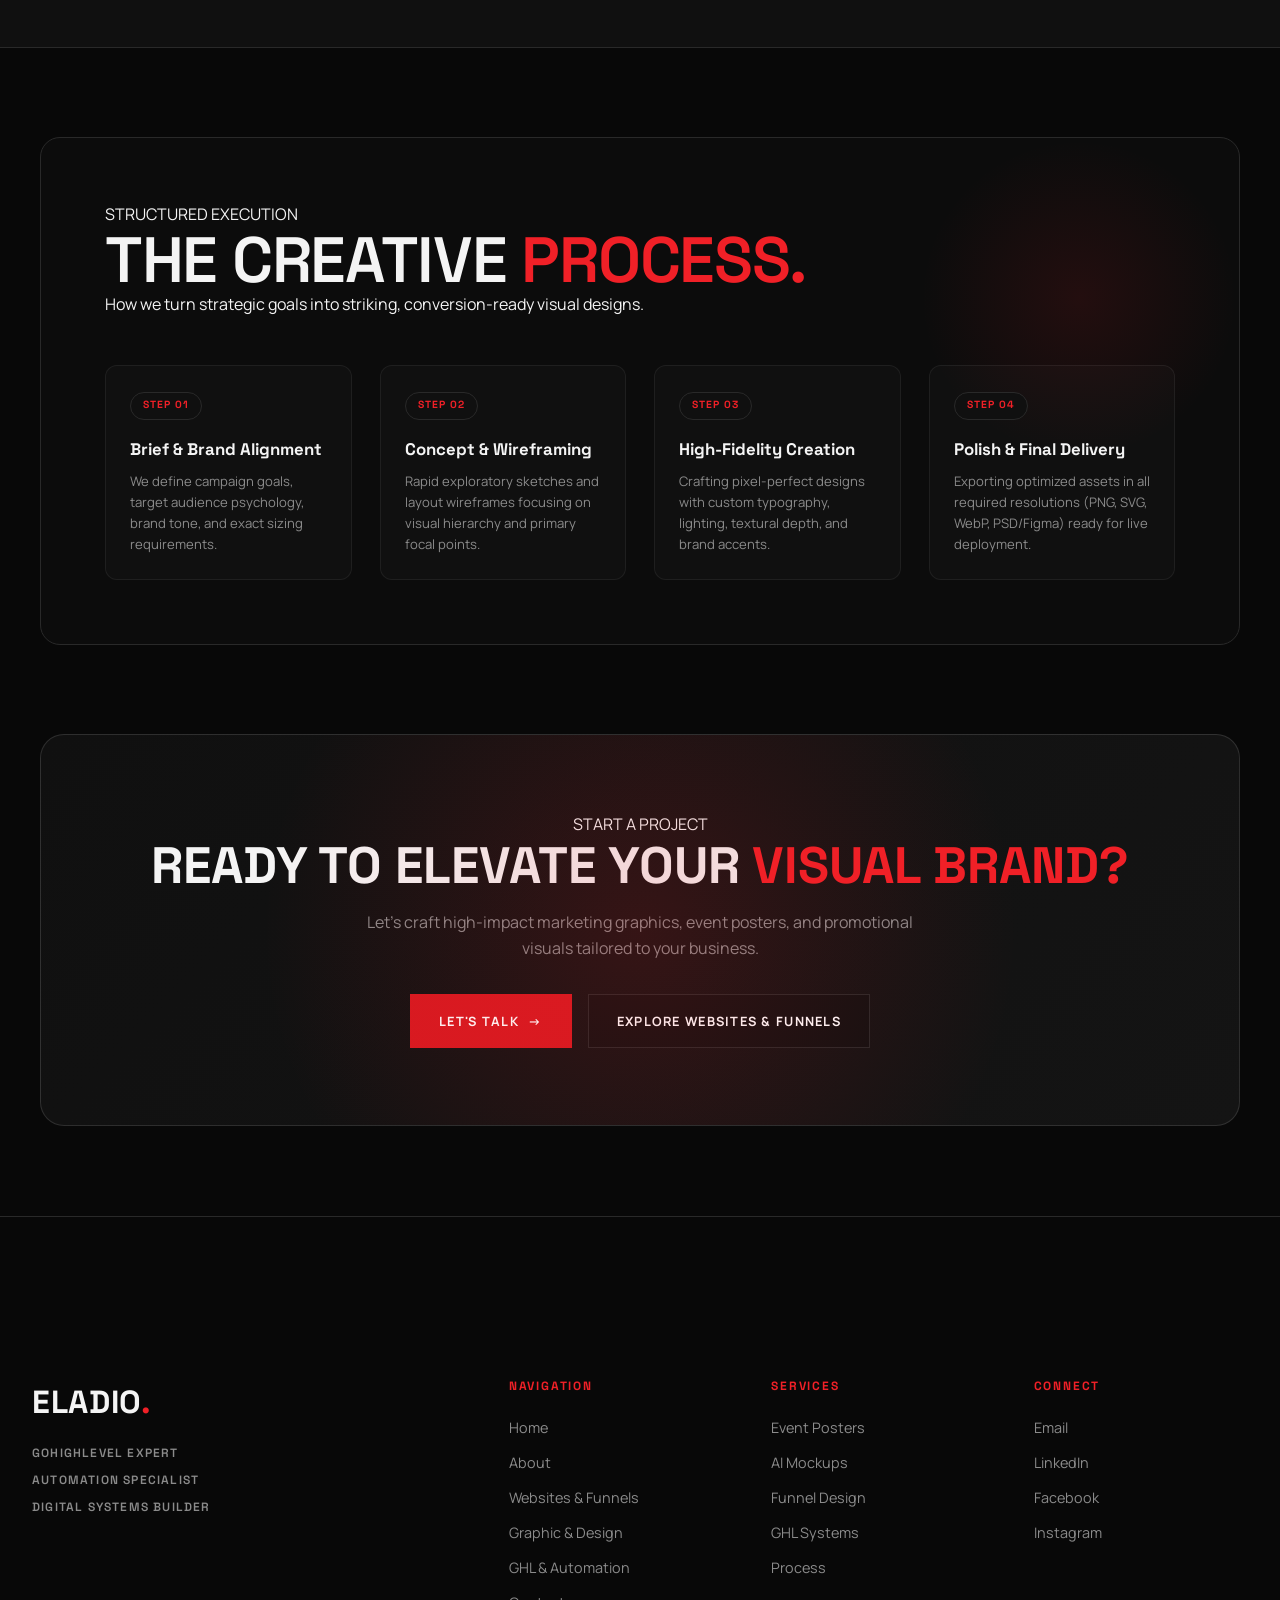
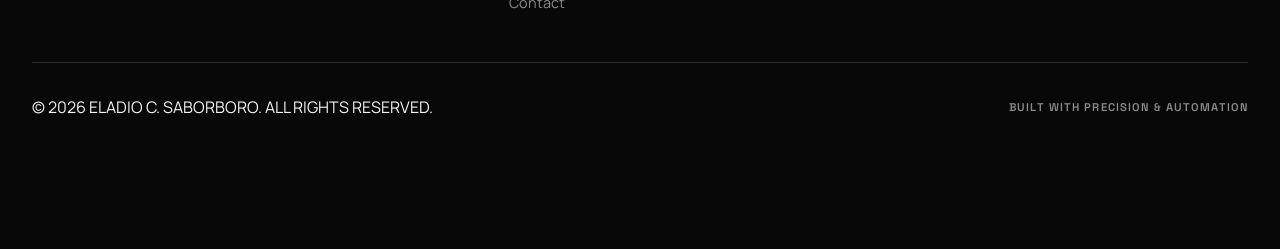
==== commit 11176270: "Fix horizontal centering for rotating circle cards and text/buttons on all screen widths" ====
--- a/graphic-design/index.html
+++ b/graphic-design/index.html
@@ -8,7 +8,7 @@
     <link rel="preconnect" href="https://fonts.googleapis.com">
     <link rel="preconnect" href="https://fonts.gstatic.com" crossorigin>
     <link href="https://fonts.googleapis.com/css2?family=Manrope:wght@300;400;500;600;700;800&family=Space+Grotesk:wght@400;500;600;700&family=Anton&display=swap" rel="stylesheet">
-    <link rel="stylesheet" href="../styles.css">
+    <link rel="stylesheet" href="../styles.css?v=5.0">
 </head>
 <body class="graphic-design-body">
     <!-- Navigation -->
@@ -745,7 +745,7 @@
         </div>
     </div>
 
-    <script src="../script.js?v=3.0"></script>
+    <script src="../script.js?v=5.0"></script>
     <script>
     // Direct continuous execution for Graphic & Design crown arch showcase
     (function () {
--- a/styles.css
+++ b/styles.css
@@ -1220,12 +1220,16 @@
 /* ================= HERO: CIRCULAR ARC COLLAGE ================= */
 .graphic-arc-hero {
     position: relative;
-    min-height: auto;
-    display: flex;
-    align-items: center;
-    justify-content: center;
-    padding: 2rem 1.25rem 3.5rem;
+    padding-top: 100px;
+    padding-bottom: 4rem;
     overflow: hidden;
+    display: flex;
+    flex-direction: column;
+    align-items: center;
+    justify-content: flex-start;
+    text-align: center;
+    width: 100%;
+    margin: 0 auto;
 }
 
 .arc-ambient-glow {
@@ -1258,37 +1262,36 @@
     opacity: 0.6;
 }
 
-.graphic-arc-hero {
-    position: relative;
-    padding-top: 85px;
-    padding-bottom: 3.5rem;
-    overflow: hidden;
-    display: flex;
-    flex-direction: column;
-    align-items: center;
-}
-
 .arc-showcase-container {
     width: 100%;
-    max-width: 1400px;
-    height: 480px;
+    max-width: 1300px;
+    height: 450px;
     margin: 0 auto;
     position: relative;
     overflow: hidden;
+    display: flex;
+    justify-content: center;
+    align-items: center;
 }
 
 .arc-hero-header {
     position: relative;
     z-index: 30;
+    width: 100%;
     max-width: 860px;
     margin: 2rem auto 0;
     text-align: center;
+    display: flex;
+    flex-direction: column;
+    align-items: center;
+    justify-content: center;
     padding: 0 1.5rem;
     pointer-events: auto;
 }
 
 .arc-hero-header .graphic-kicker {
     margin-bottom: 1.25rem;
+    align-self: center;
 }
 
 .arc-stage.is-dragging {
@@ -2646,26 +2649,6 @@
     }
 }
 
-.arc-hero-header {
-    position: relative;
-    z-index: 20;
-    max-width: 880px;
-    margin: 0 auto 0.5rem;
-    text-align: center;
-    padding: 2.5rem 1.5rem 0;
-}
-
-.arc-hero-header .graphic-kicker {
-    margin-bottom: 1.25rem;
-}
-
-.arc-showcase-container {
-    position: relative;
-    width: 100%;
-    height: 460px;
-    overflow: hidden;
-}
-
 @media (max-width: 900px) {
     .arc-hero-header {
         padding: 1.5rem 1.25rem 0;
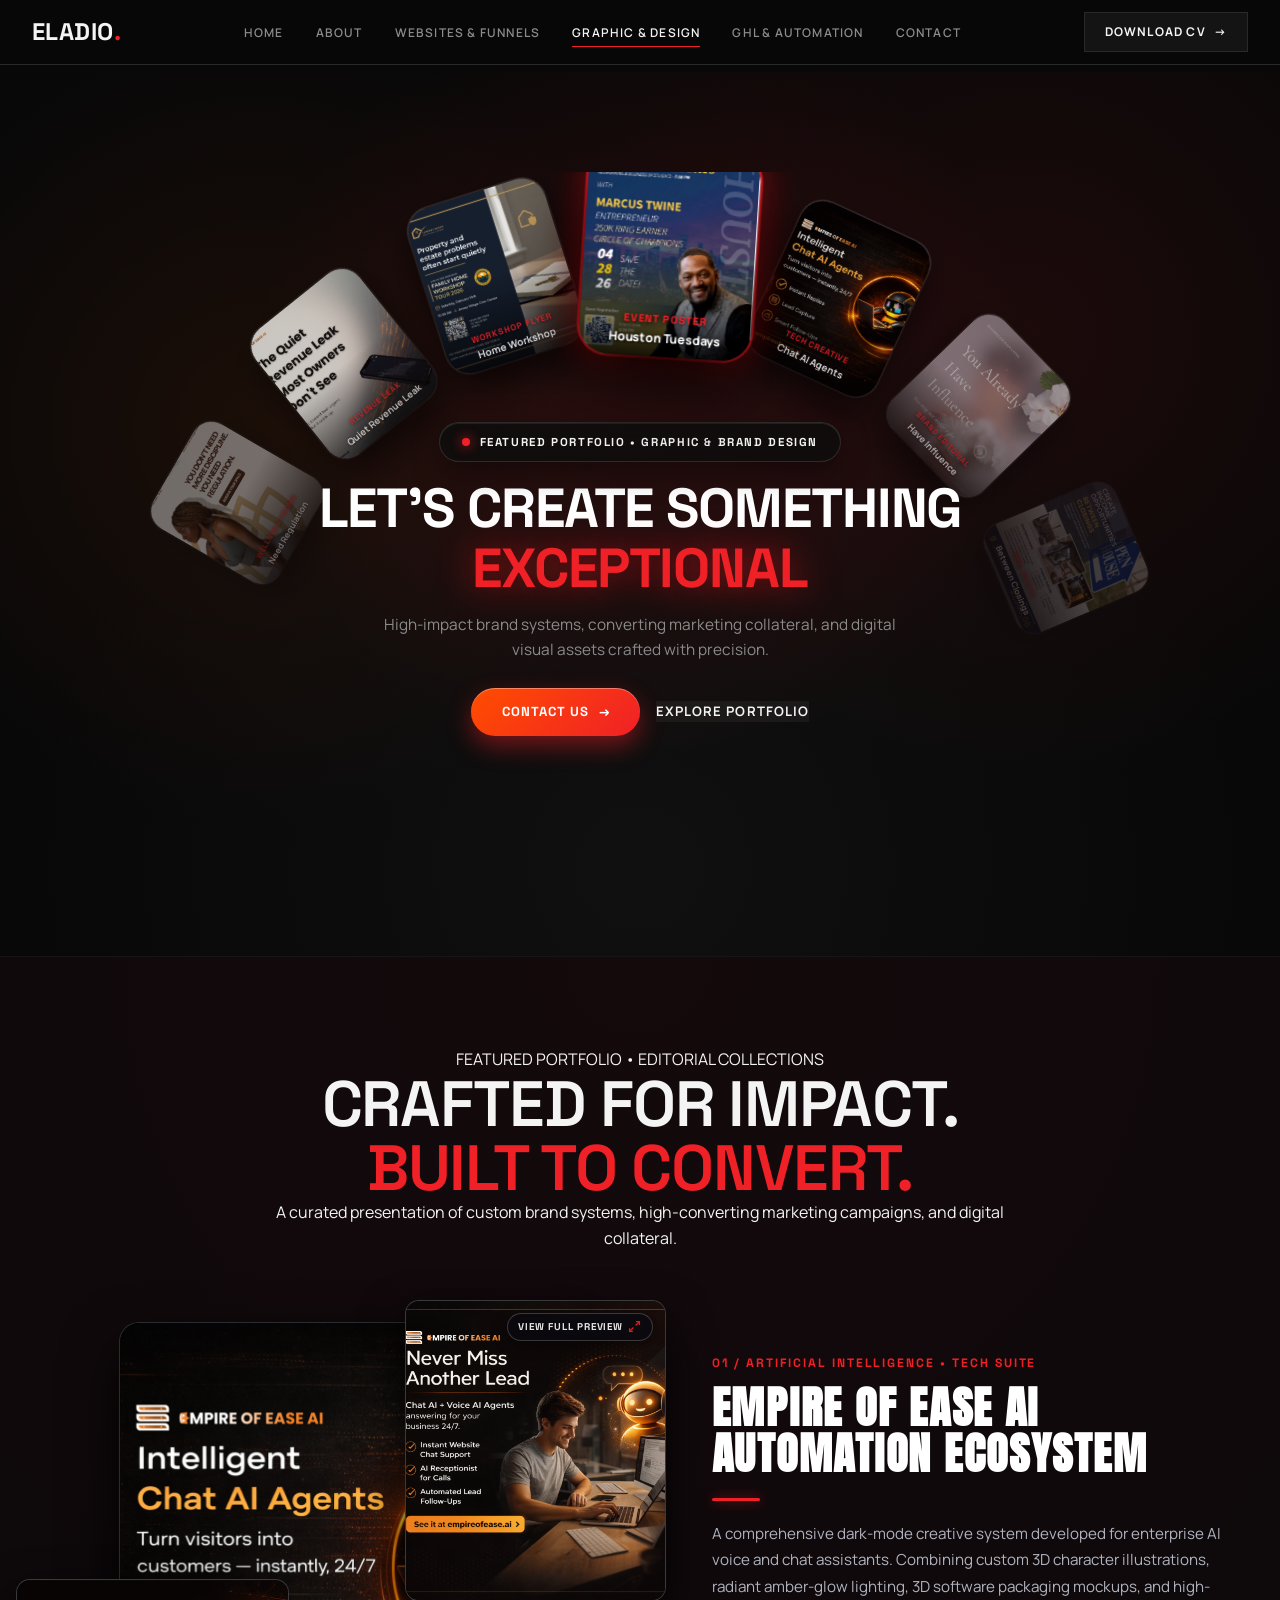
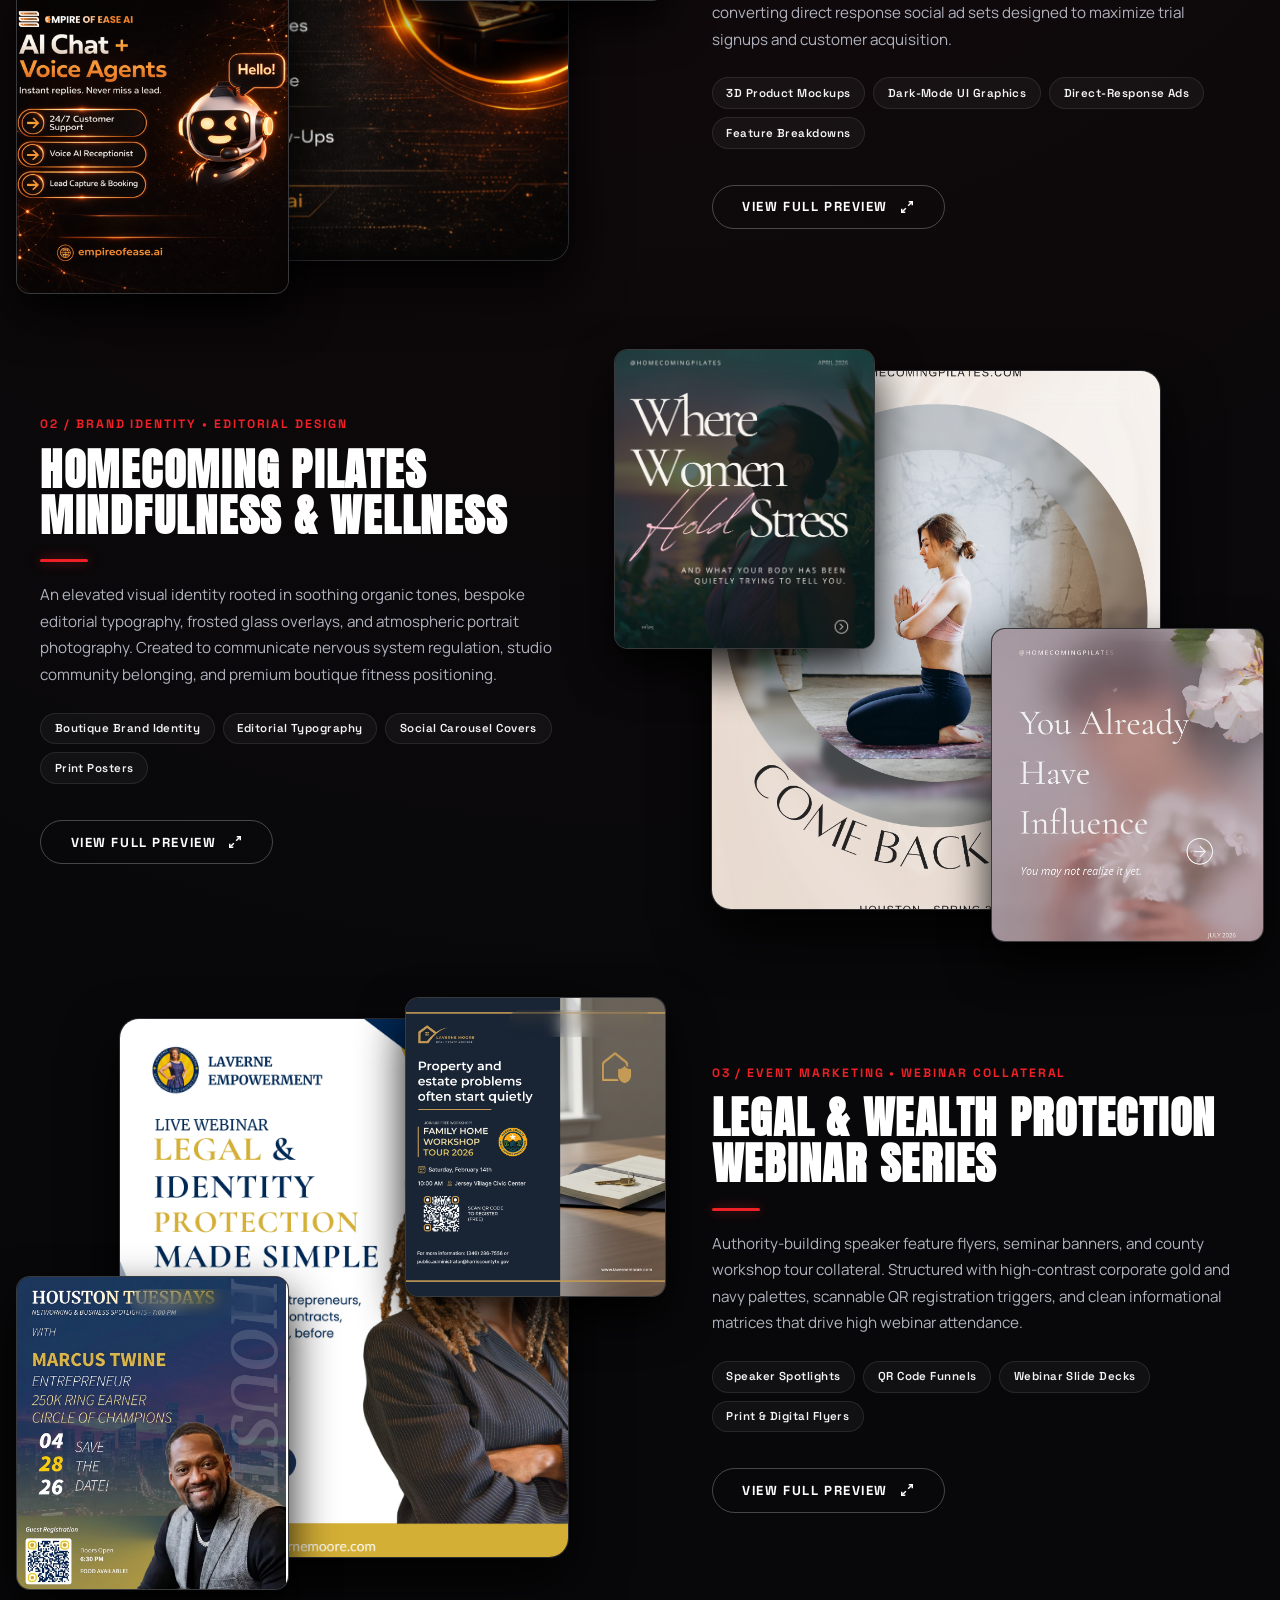
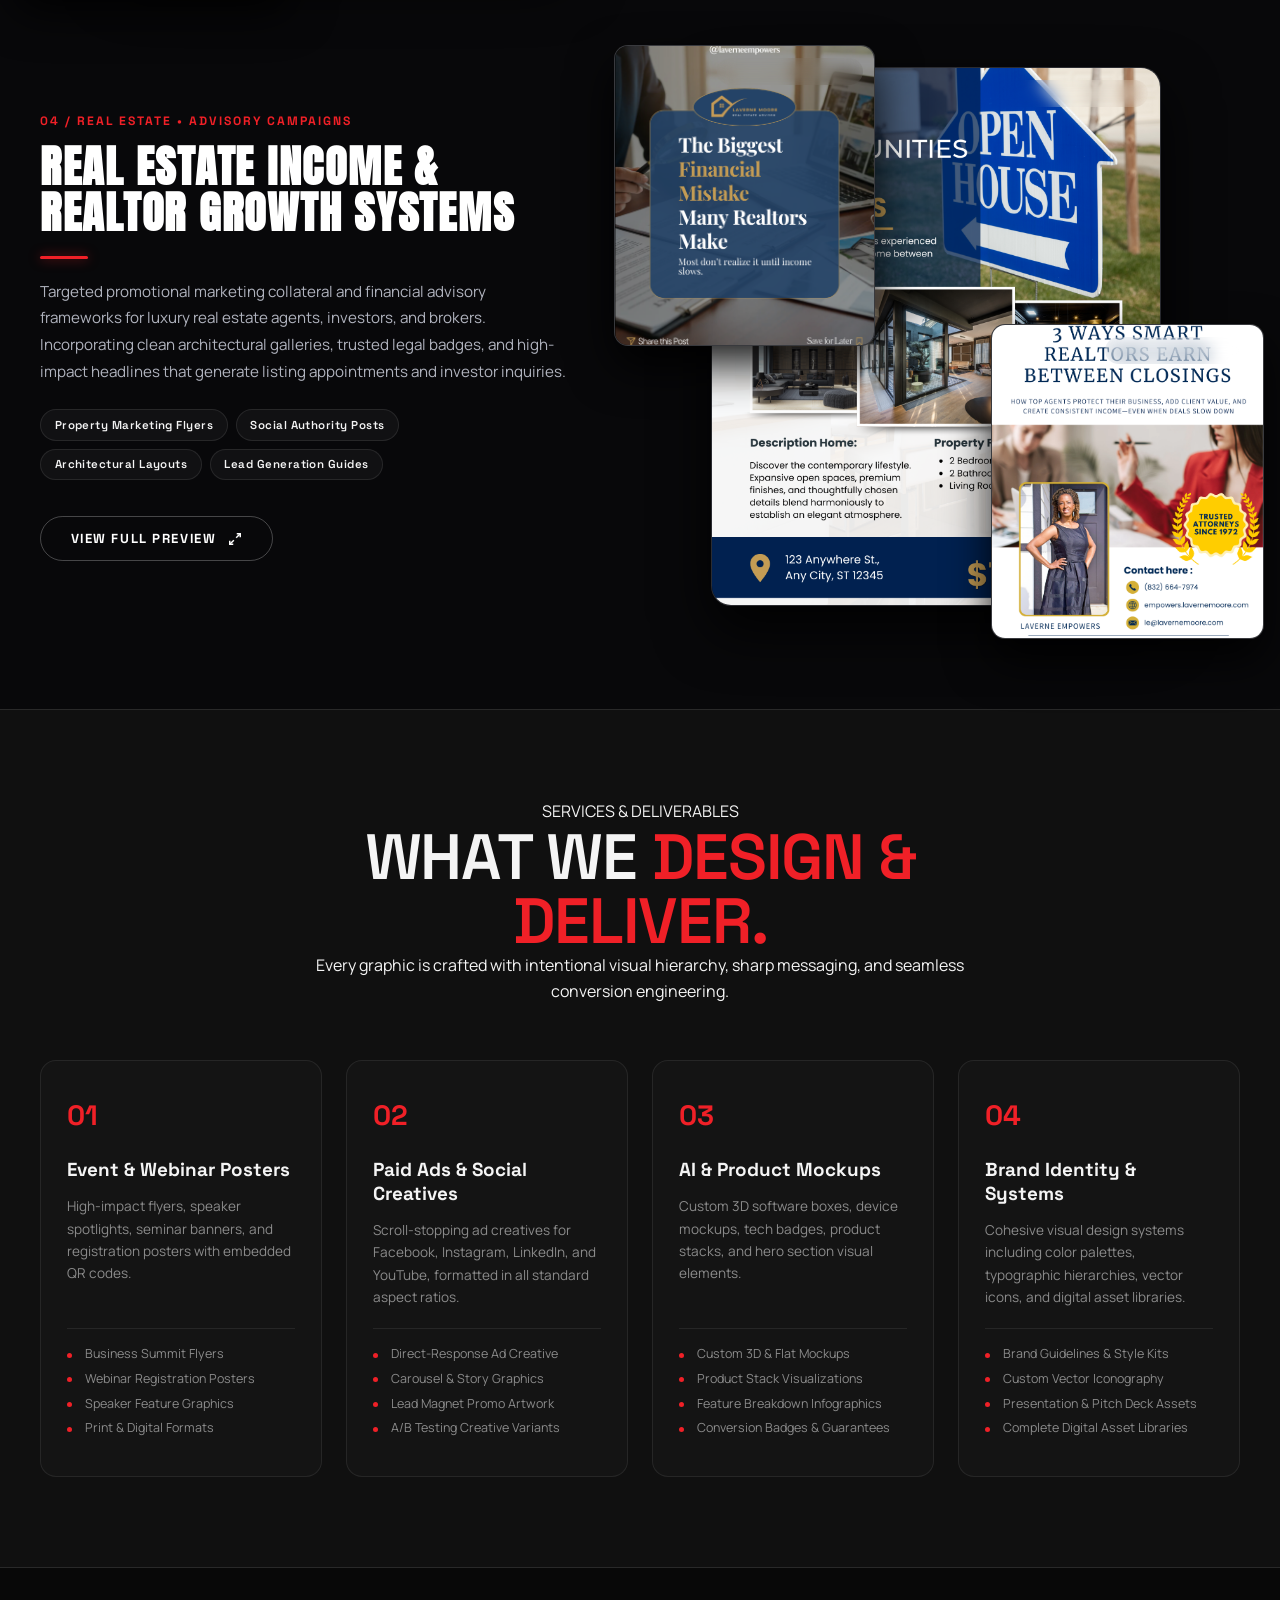
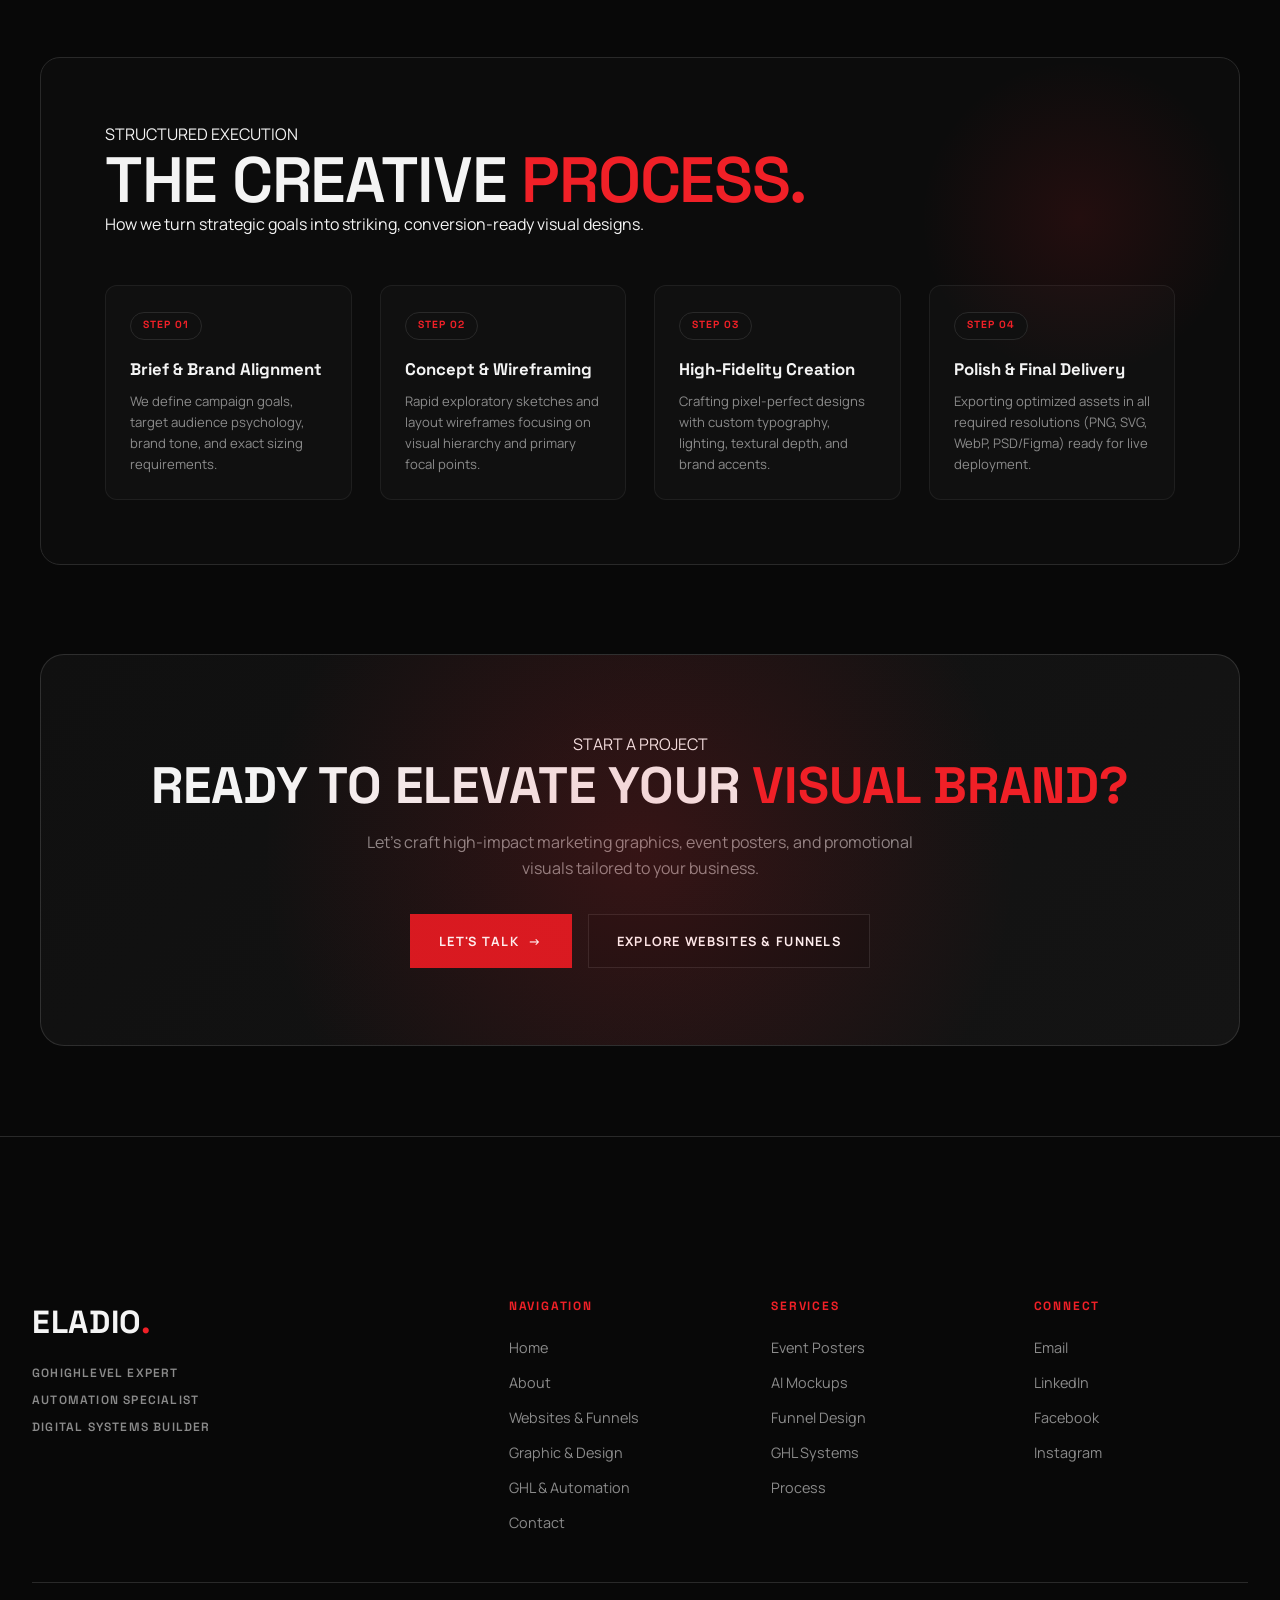
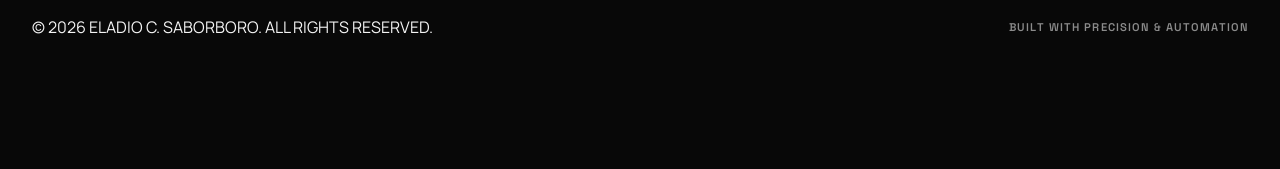
==== commit 4c53ba6d: "Position text and buttons centered inside the arch dome matching user drawing" ====
--- a/graphic-design/index.html
+++ b/graphic-design/index.html
@@ -291,22 +291,22 @@
                         </div>
                     </div>
                 </div>
-            </div>
-
-            <!-- 2. TEXTS & BUTTONS LOWER / UNDER THE ROUNDING CIRCLE IMAGES -->
-            <div class="arc-hero-header">
-                <div class="graphic-kicker"><span class="kicker-pulse"></span> FEATURED PORTFOLIO &bull; GRAPHIC &amp; BRAND DESIGN</div>
-                <h1 class="arc-headline">Let's Create Something <span class="arc-highlight">Exceptional</span></h1>
-                <p class="arc-subtext">High-impact brand systems, converting marketing collateral, and digital visual assets crafted with precision.</p>
-                
-                <div class="arc-cta-row">
-                    <a href="../contact.html" class="arc-btn-contact">
-                        <span class="btn-text">CONTACT US</span>
-                        <span class="btn-spark" aria-hidden="true">&rarr;</span>
-                    </a>
-                    <a href="#portfolio-collages" class="arc-btn-explore">
-                        <span>EXPLORE PORTFOLIO</span>
-                    </a>
+
+                <!-- 2. CENTER COPY & CTA NESTLED PERFECTLY UNDER THE ARCH DOME (MATCHING USER DRAWING) -->
+                <div class="arc-hero-header">
+                    <div class="graphic-kicker"><span class="kicker-pulse"></span> FEATURED PORTFOLIO &bull; GRAPHIC &amp; BRAND DESIGN</div>
+                    <h1 class="arc-headline">Let's Create Something <span class="arc-highlight">Exceptional</span></h1>
+                    <p class="arc-subtext">High-impact brand systems, converting marketing collateral, and digital visual assets crafted with precision.</p>
+                    
+                    <div class="arc-cta-row">
+                        <a href="../contact.html" class="arc-btn-contact">
+                            <span class="btn-text">CONTACT US</span>
+                            <span class="btn-spark" aria-hidden="true">&rarr;</span>
+                        </a>
+                        <a href="#portfolio-collages" class="arc-btn-explore">
+                            <span>EXPLORE PORTFOLIO</span>
+                        </a>
+                    </div>
                 </div>
             </div>
         </section>
@@ -777,18 +777,18 @@
 
         function getRadius() {
             var w = window.innerWidth;
-            if (w <= 480) return 170;
-            if (w <= 768) return 210;
-            if (w <= 1024) return 260;
-            return 300;
+            if (w <= 480) return 240;
+            if (w <= 768) return 300;
+            if (w <= 1024) return 380;
+            return 450;
         }
 
         function getOriginY() {
             var w = window.innerWidth;
-            if (w <= 480) return 215;
-            if (w <= 768) return 260;
-            if (w <= 1024) return 310;
-            return 350;
+            if (w <= 480) return 340;
+            if (w <= 768) return 390;
+            if (w <= 1024) return 460;
+            return 530;
         }
 
         function renderCards() {
--- a/styles.css
+++ b/styles.css
@@ -1264,8 +1264,8 @@
 
 .arc-showcase-container {
     width: 100%;
-    max-width: 1300px;
-    height: 450px;
+    max-width: 1400px;
+    height: 720px;
     margin: 0 auto;
     position: relative;
     overflow: hidden;
@@ -1275,22 +1275,23 @@
 }
 
 .arc-hero-header {
-    position: relative;
-    z-index: 30;
-    width: 100%;
-    max-width: 860px;
-    margin: 2rem auto 0;
+    position: absolute;
+    top: 250px;
+    left: 50%;
+    transform: translateX(-50%);
+    z-index: 25;
+    width: min(92%, 760px);
     text-align: center;
     display: flex;
     flex-direction: column;
     align-items: center;
     justify-content: center;
-    padding: 0 1.5rem;
+    padding: 0 1rem;
     pointer-events: auto;
 }
 
 .arc-hero-header .graphic-kicker {
-    margin-bottom: 1.25rem;
+    margin-bottom: 1rem;
     align-self: center;
 }
 
@@ -2649,12 +2650,14 @@
     }
 }
 
-@media (max-width: 900px) {
+@media (max-width: 1024px) {
+    .arc-showcase-container {
+        height: 620px;
+    }
     .arc-hero-header {
-        padding: 1.5rem 1.25rem 0;
-    }
-    .arc-showcase-container {
-        height: 380px;
+        top: 220px;
+        width: min(92%, 620px);
+        padding: 0 1rem;
     }
     .arc-card {
         --card-w: 115px;
@@ -2662,23 +2665,25 @@
         border-radius: 16px;
     }
     .arc-headline {
-        font-size: clamp(1.85rem, 5vw, 2.5rem);
+        font-size: clamp(2rem, 4vw, 2.7rem);
     }
 }
 
 @media (max-width: 768px) {
     .graphic-page {
-        padding-top: 64px;
+        padding-top: 60px;
     }
     .graphic-arc-hero {
-        padding-top: 0.5rem;
-        padding-bottom: 2rem;
+        padding-top: 0;
+        padding-bottom: 1.5rem;
+    }
+    .arc-showcase-container {
+        height: 560px;
     }
     .arc-hero-header {
-        padding: 1rem 1rem 0;
-    }
-    .arc-showcase-container {
-        height: 320px;
+        top: 200px;
+        width: min(94%, 480px);
+        padding: 0 0.75rem;
     }
     .arc-stage {
         height: 100%;
@@ -2692,8 +2697,8 @@
         font-size: clamp(1.65rem, 5.5vw, 2.1rem);
     }
     .arc-subtext {
-        font-size: 0.85rem;
-        line-height: 1.5;
+        font-size: 0.84rem;
+        line-height: 1.45;
         margin-bottom: 1.2rem;
     }
     .graphic-gallery-grid {
@@ -2713,12 +2718,20 @@
 
 @media (max-width: 480px) {
     .arc-showcase-container {
-        height: 270px;
+        height: 500px;
+    }
+    .arc-hero-header {
+        top: 175px;
+        width: min(96%, 360px);
+        padding: 0 0.5rem;
     }
     .arc-card {
-        --card-w: 82px;
-        --card-h: 106px;
+        --card-w: 80px;
+        --card-h: 104px;
         border-radius: 10px;
+    }
+    .arc-headline {
+        font-size: 1.55rem;
     }
 }
 
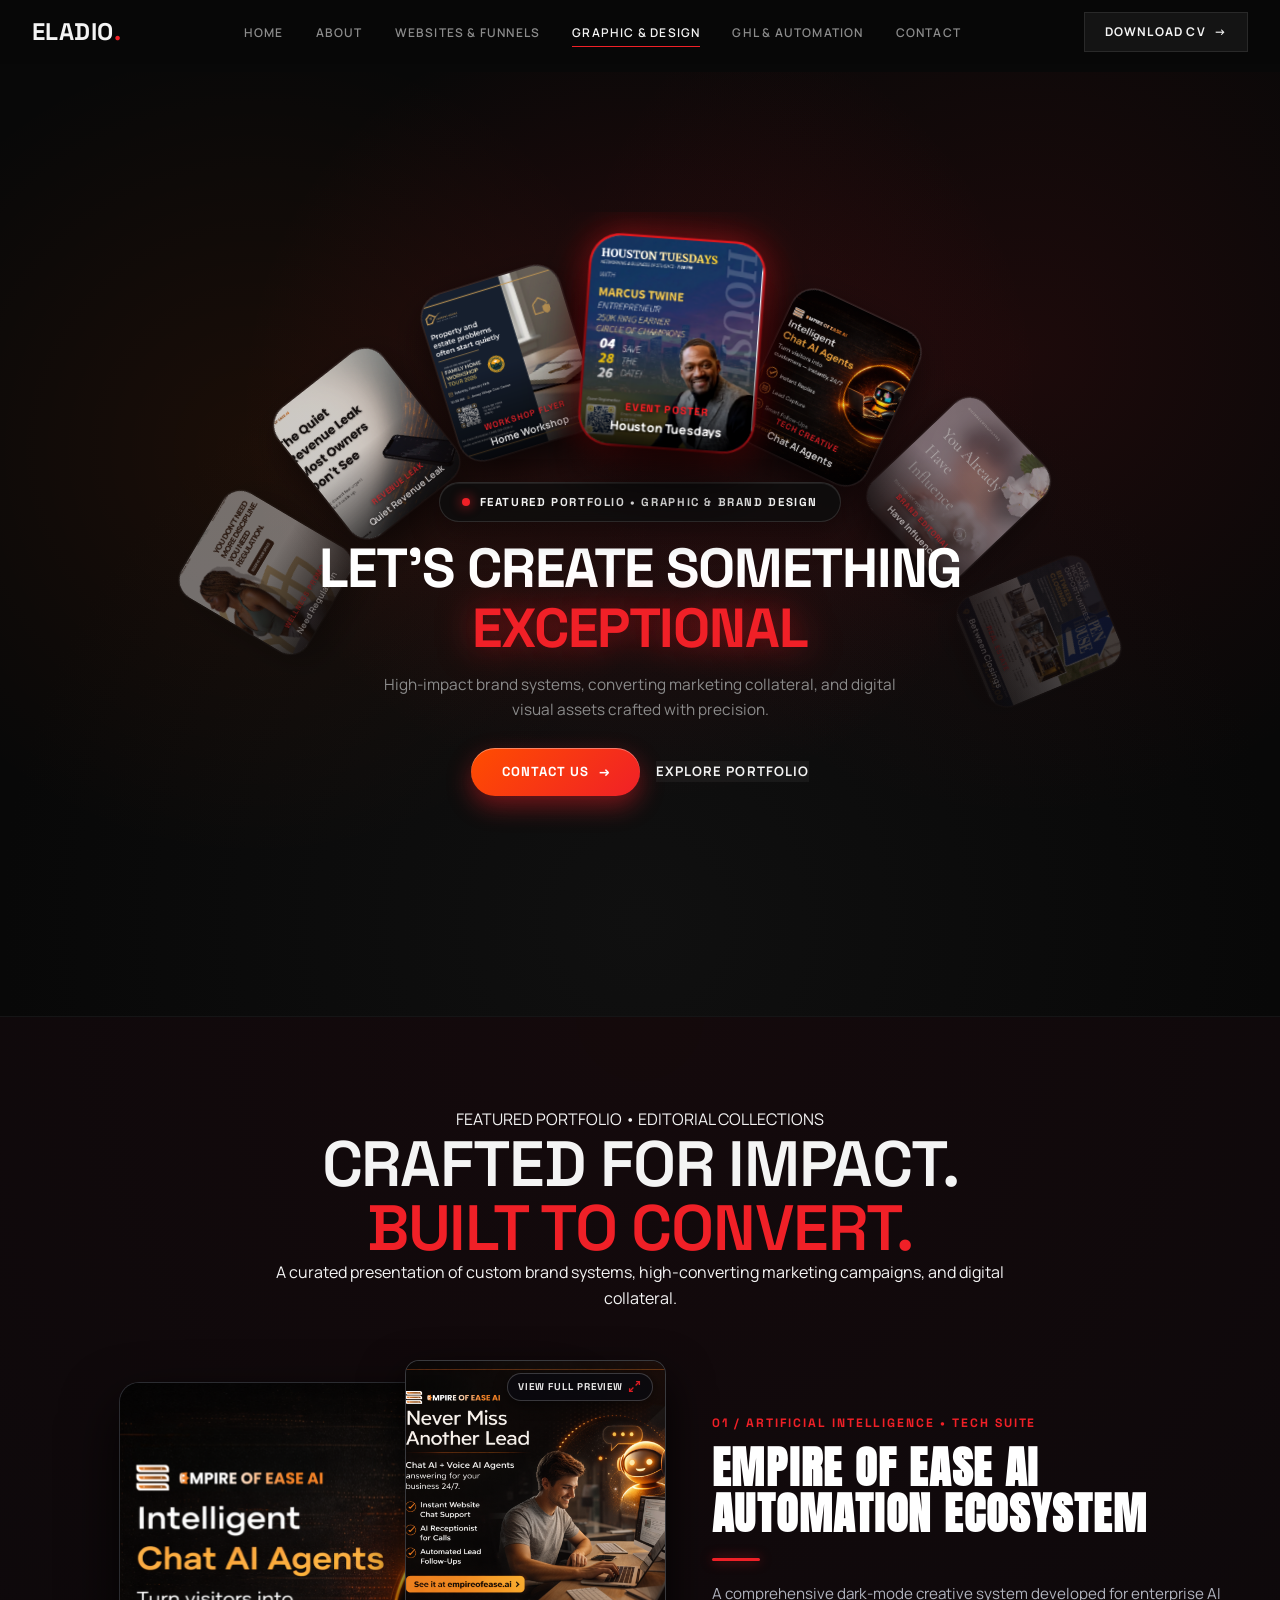
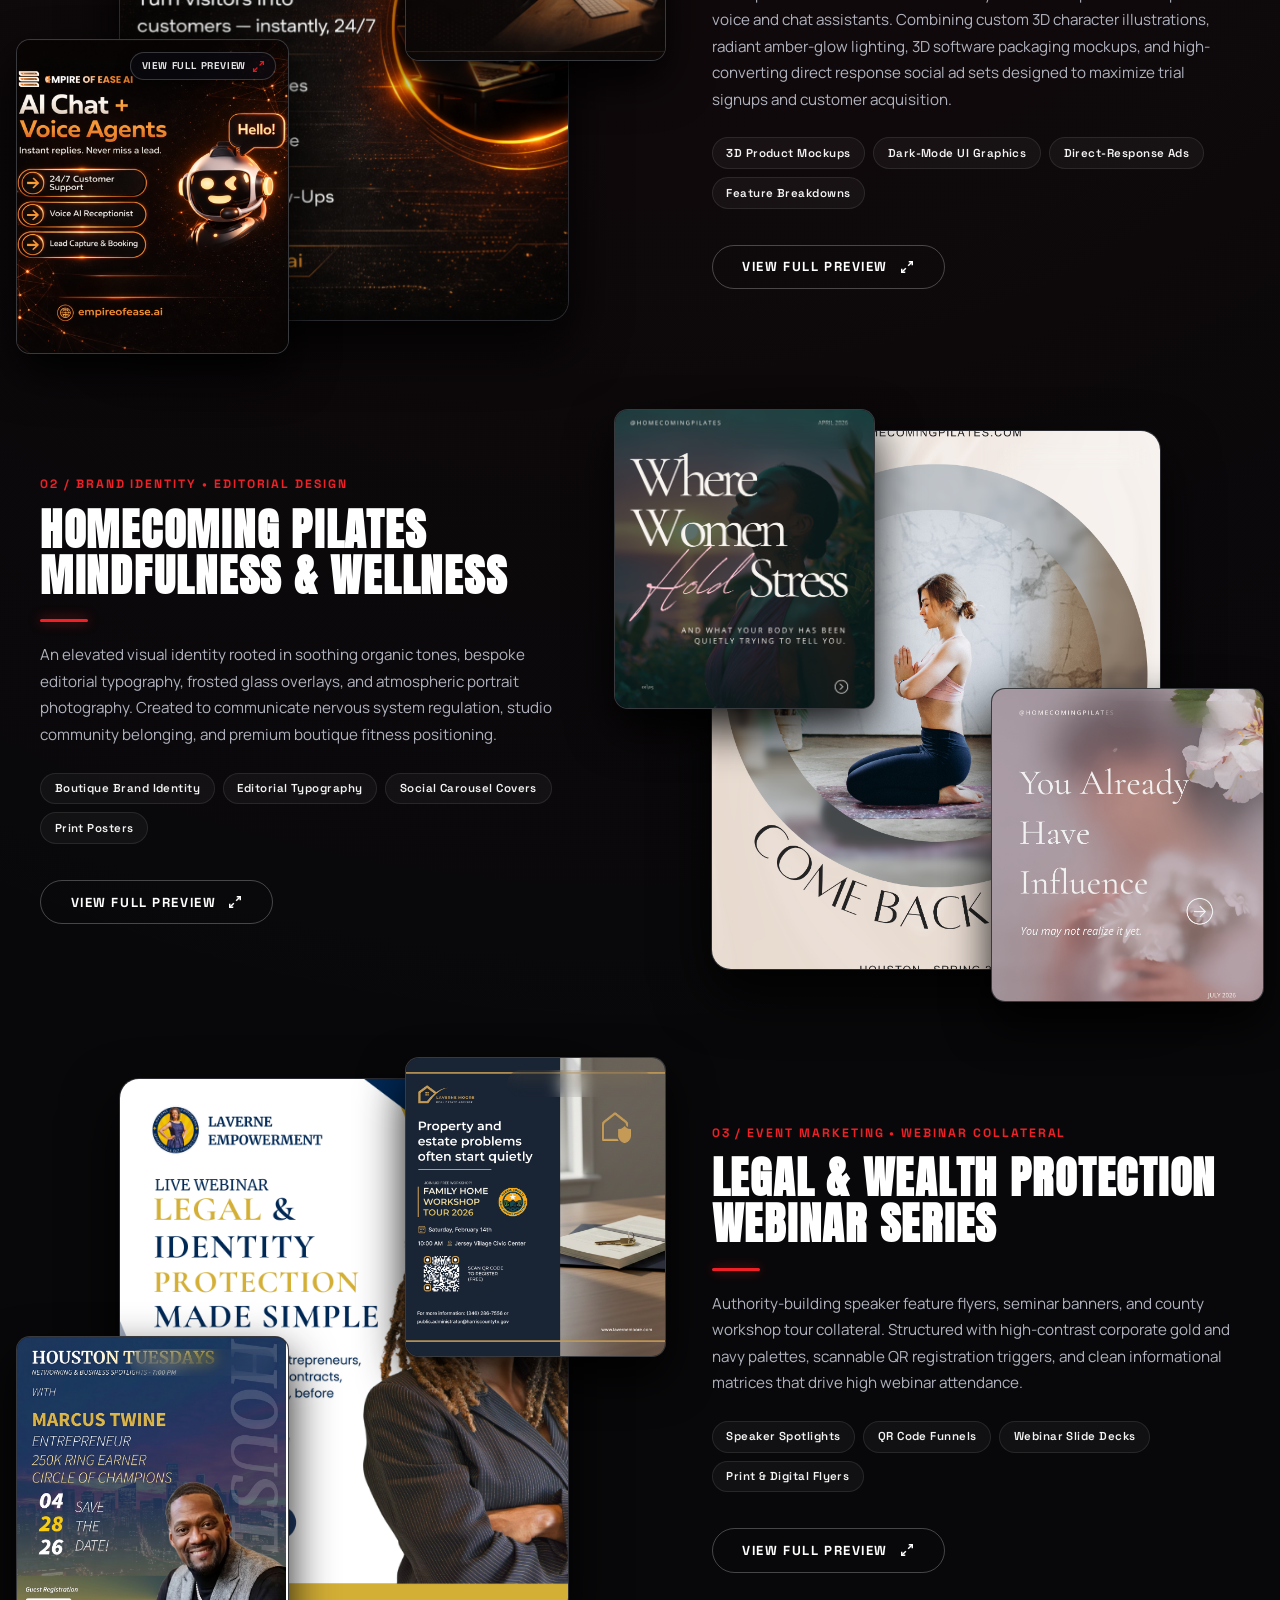
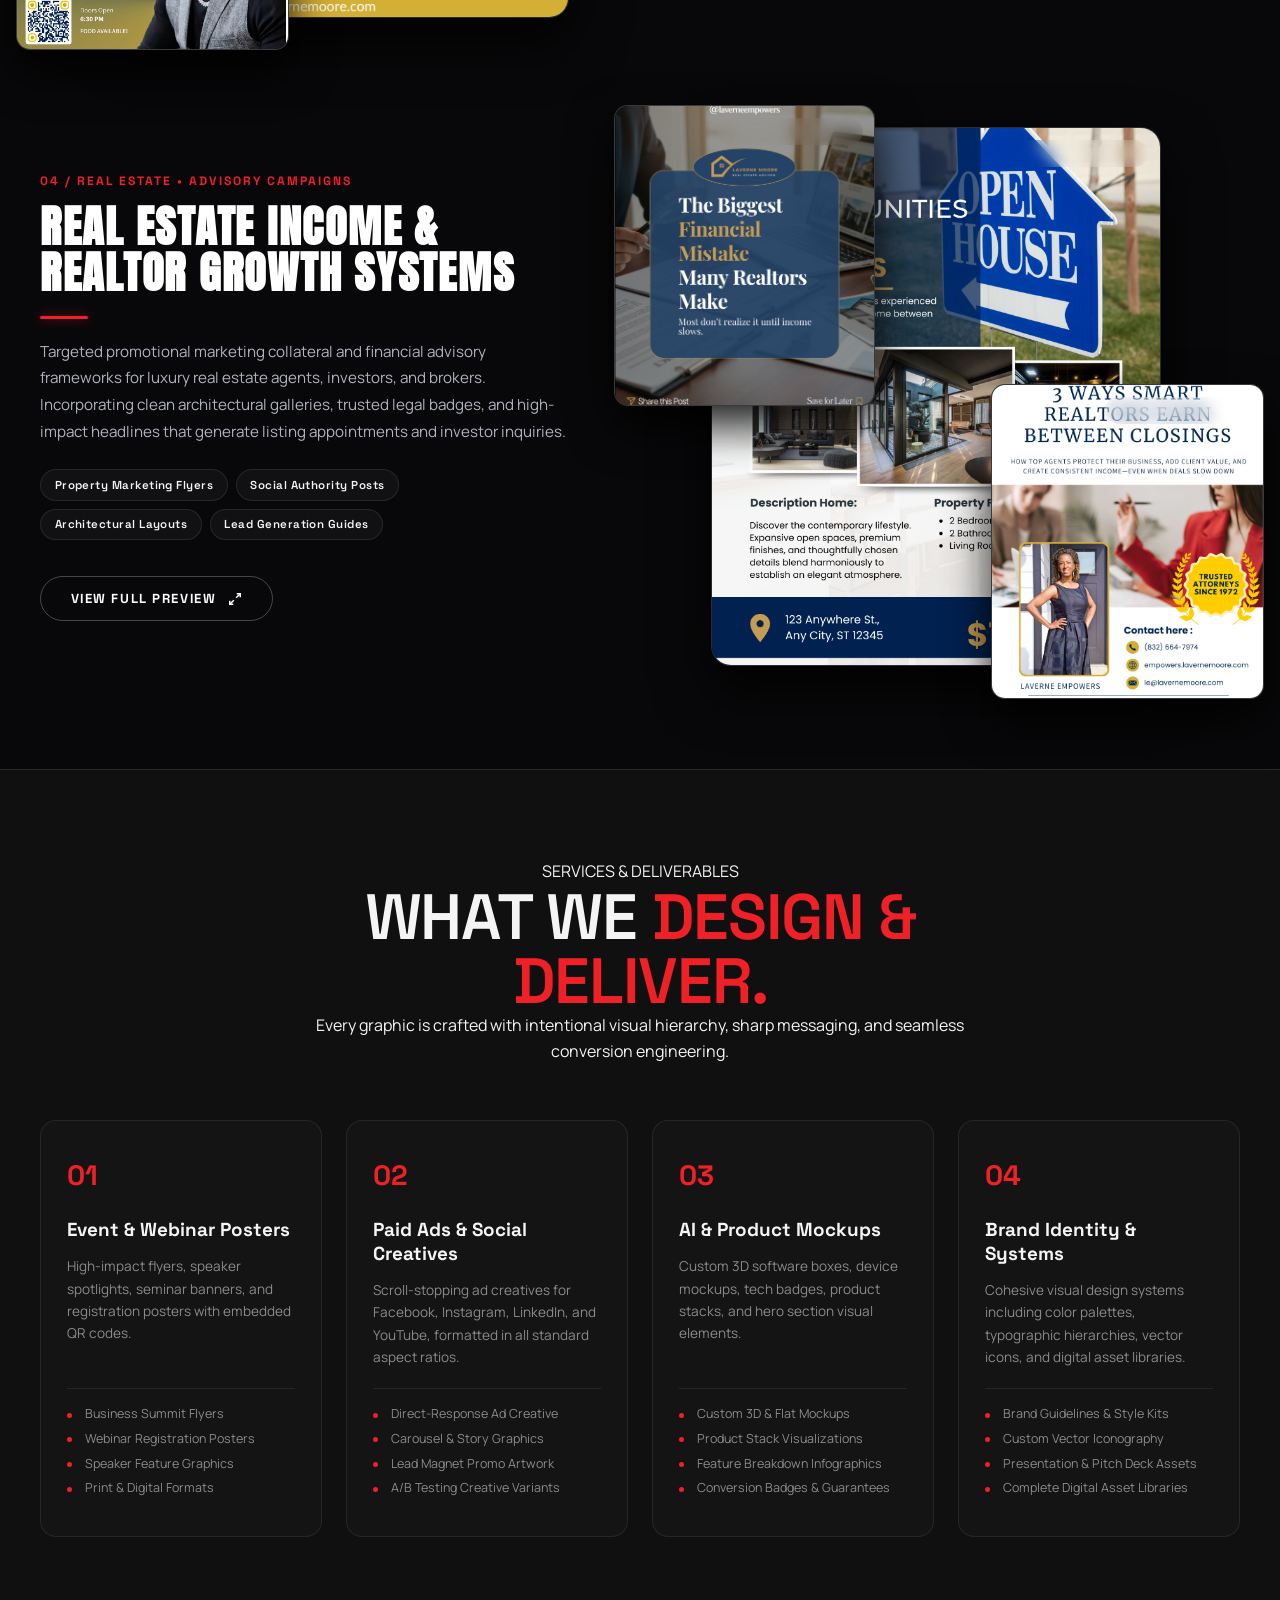
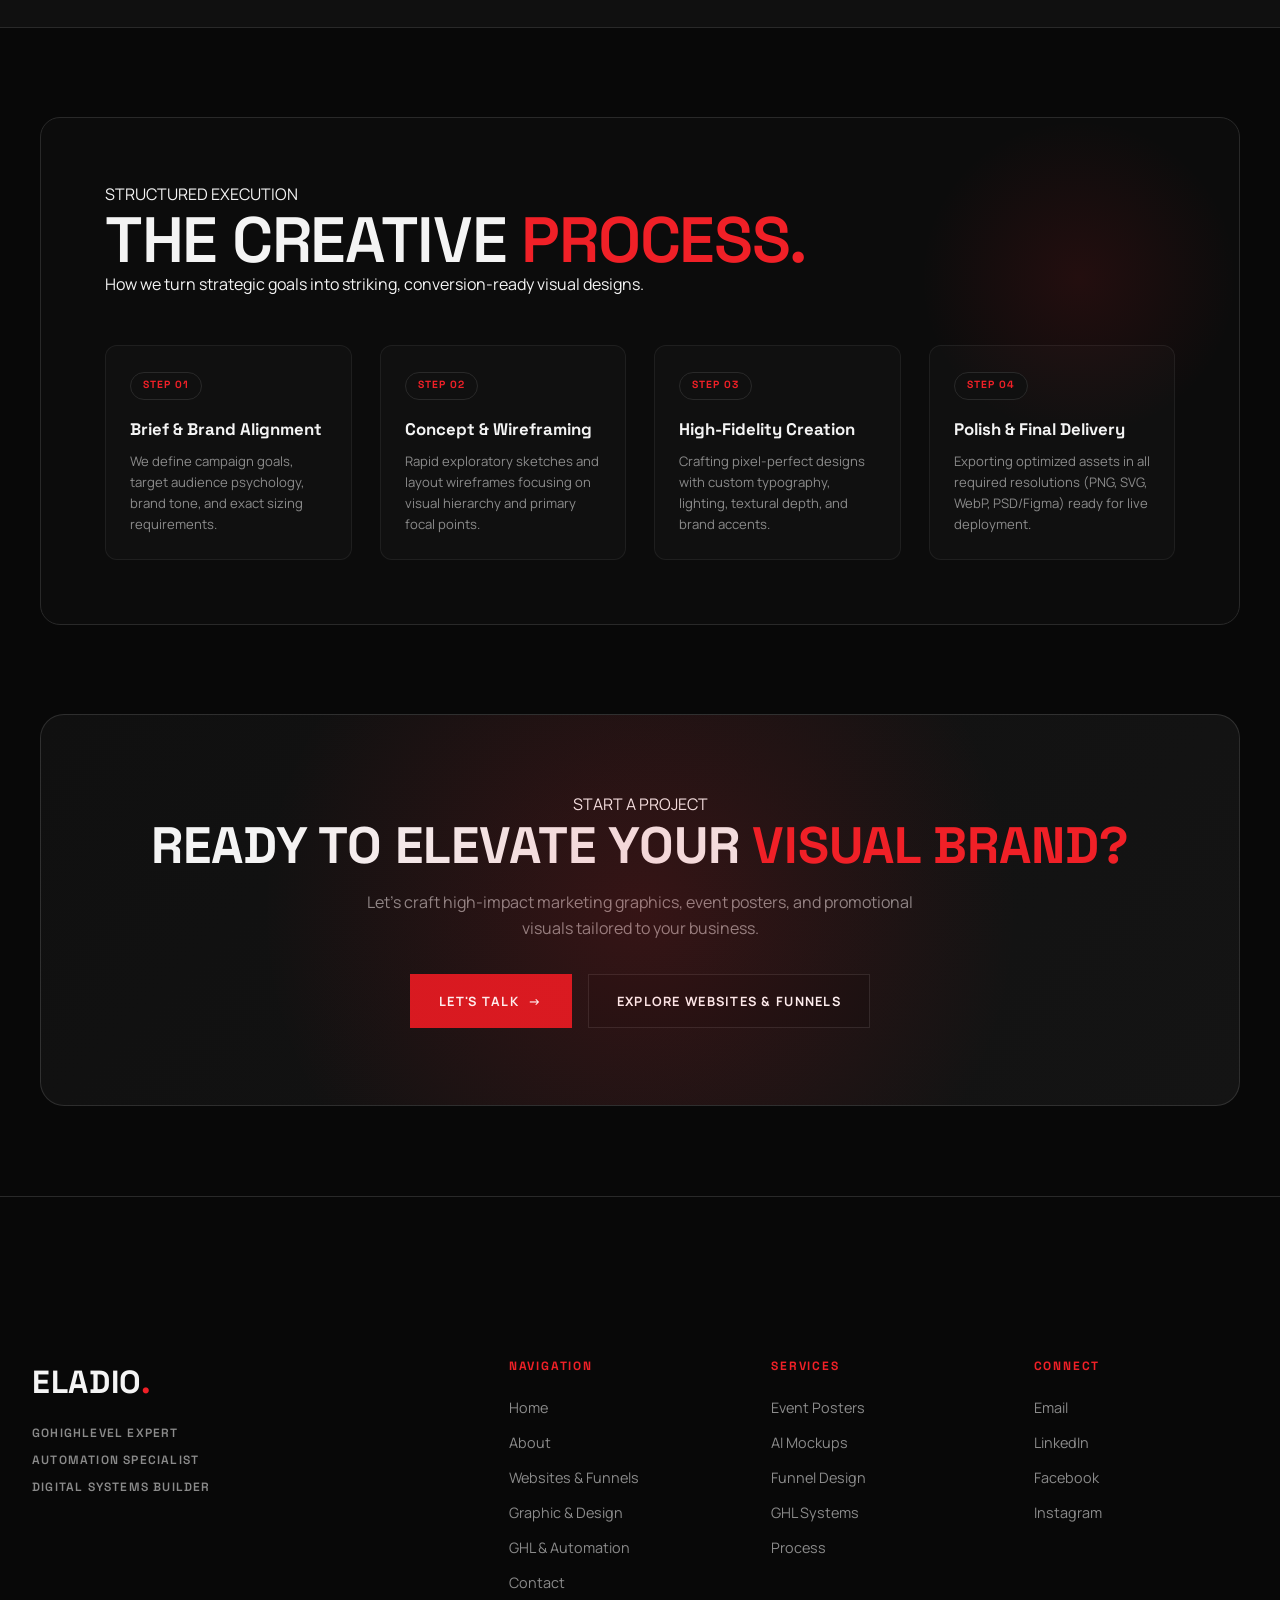
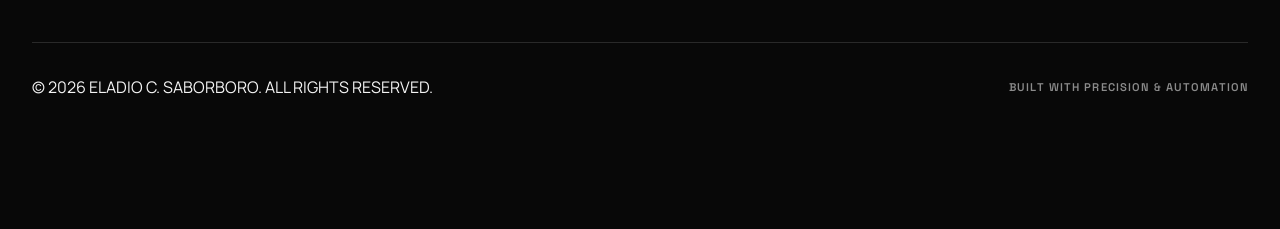
==== commit 85fda59a: "Fix navbar overlap and adjust desktop clearance for graphic arch dome" ====
--- a/graphic-design/index.html
+++ b/graphic-design/index.html
@@ -779,16 +779,16 @@
             var w = window.innerWidth;
             if (w <= 480) return 240;
             if (w <= 768) return 300;
-            if (w <= 1024) return 380;
-            return 450;
+            if (w <= 1024) return 370;
+            return 420;
         }
 
         function getOriginY() {
             var w = window.innerWidth;
             if (w <= 480) return 340;
             if (w <= 768) return 390;
-            if (w <= 1024) return 460;
-            return 530;
+            if (w <= 1024) return 470;
+            return 550;
         }
 
         function renderCards() {
--- a/styles.css
+++ b/styles.css
@@ -1218,9 +1218,18 @@
 }
 
 /* ================= HERO: CIRCULAR ARC COLLAGE ================= */
+.graphic-nav {
+    border-bottom: none !important;
+    box-shadow: none !important;
+}
+
+.graphic-page {
+    border: none !important;
+}
+
 .graphic-arc-hero {
     position: relative;
-    padding-top: 100px;
+    padding-top: 140px;
     padding-bottom: 4rem;
     overflow: hidden;
     display: flex;
@@ -1230,6 +1239,7 @@
     text-align: center;
     width: 100%;
     margin: 0 auto;
+    border: none !important;
 }
 
 .arc-ambient-glow {
@@ -1242,30 +1252,17 @@
         radial-gradient(circle at 20% 40%, rgba(255, 85, 0, 0.08), transparent 35%),
         radial-gradient(circle at 80% 30%, rgba(240, 32, 39, 0.09), transparent 38%),
         radial-gradient(circle at 50% 90%, rgba(18, 18, 18, 0.8), transparent 60%);
+    border: none !important;
 }
 
 .arc-radial-grid {
-    position: absolute;
-    inset: 0;
-    pointer-events: none;
-    z-index: -1;
-    background-image: 
-        radial-gradient(circle at 50% 70%, transparent 0, transparent 180px, rgba(255, 255, 255, 0.03) 181px, transparent 182px),
-        radial-gradient(circle at 50% 70%, transparent 0, transparent 320px, rgba(255, 255, 255, 0.03) 321px, transparent 322px),
-        radial-gradient(circle at 50% 70%, transparent 0, transparent 460px, rgba(255, 255, 255, 0.03) 461px, transparent 462px),
-        radial-gradient(circle at 50% 70%, transparent 0, transparent 600px, rgba(255, 255, 0.02) 601px, transparent 602px),
-        linear-gradient(rgba(255, 255, 255, 0.015) 1px, transparent 1px),
-        linear-gradient(90deg, rgba(255, 255, 255, 0.015) 1px, transparent 1px);
-    background-size: 100% 100%, 100% 100%, 100% 100%, 100% 100%, 48px 48px, 48px 48px;
-    mask-image: radial-gradient(circle at 50% 50%, #000 20%, transparent 80%);
-    -webkit-mask-image: radial-gradient(circle at 50% 50%, #000 20%, transparent 80%);
-    opacity: 0.6;
+    display: none !important;
 }
 
 .arc-showcase-container {
     width: 100%;
     max-width: 1400px;
-    height: 720px;
+    height: 740px;
     margin: 0 auto;
     position: relative;
     overflow: hidden;
@@ -1276,7 +1273,7 @@
 
 .arc-hero-header {
     position: absolute;
-    top: 250px;
+    top: 270px;
     left: 50%;
     transform: translateX(-50%);
     z-index: 25;
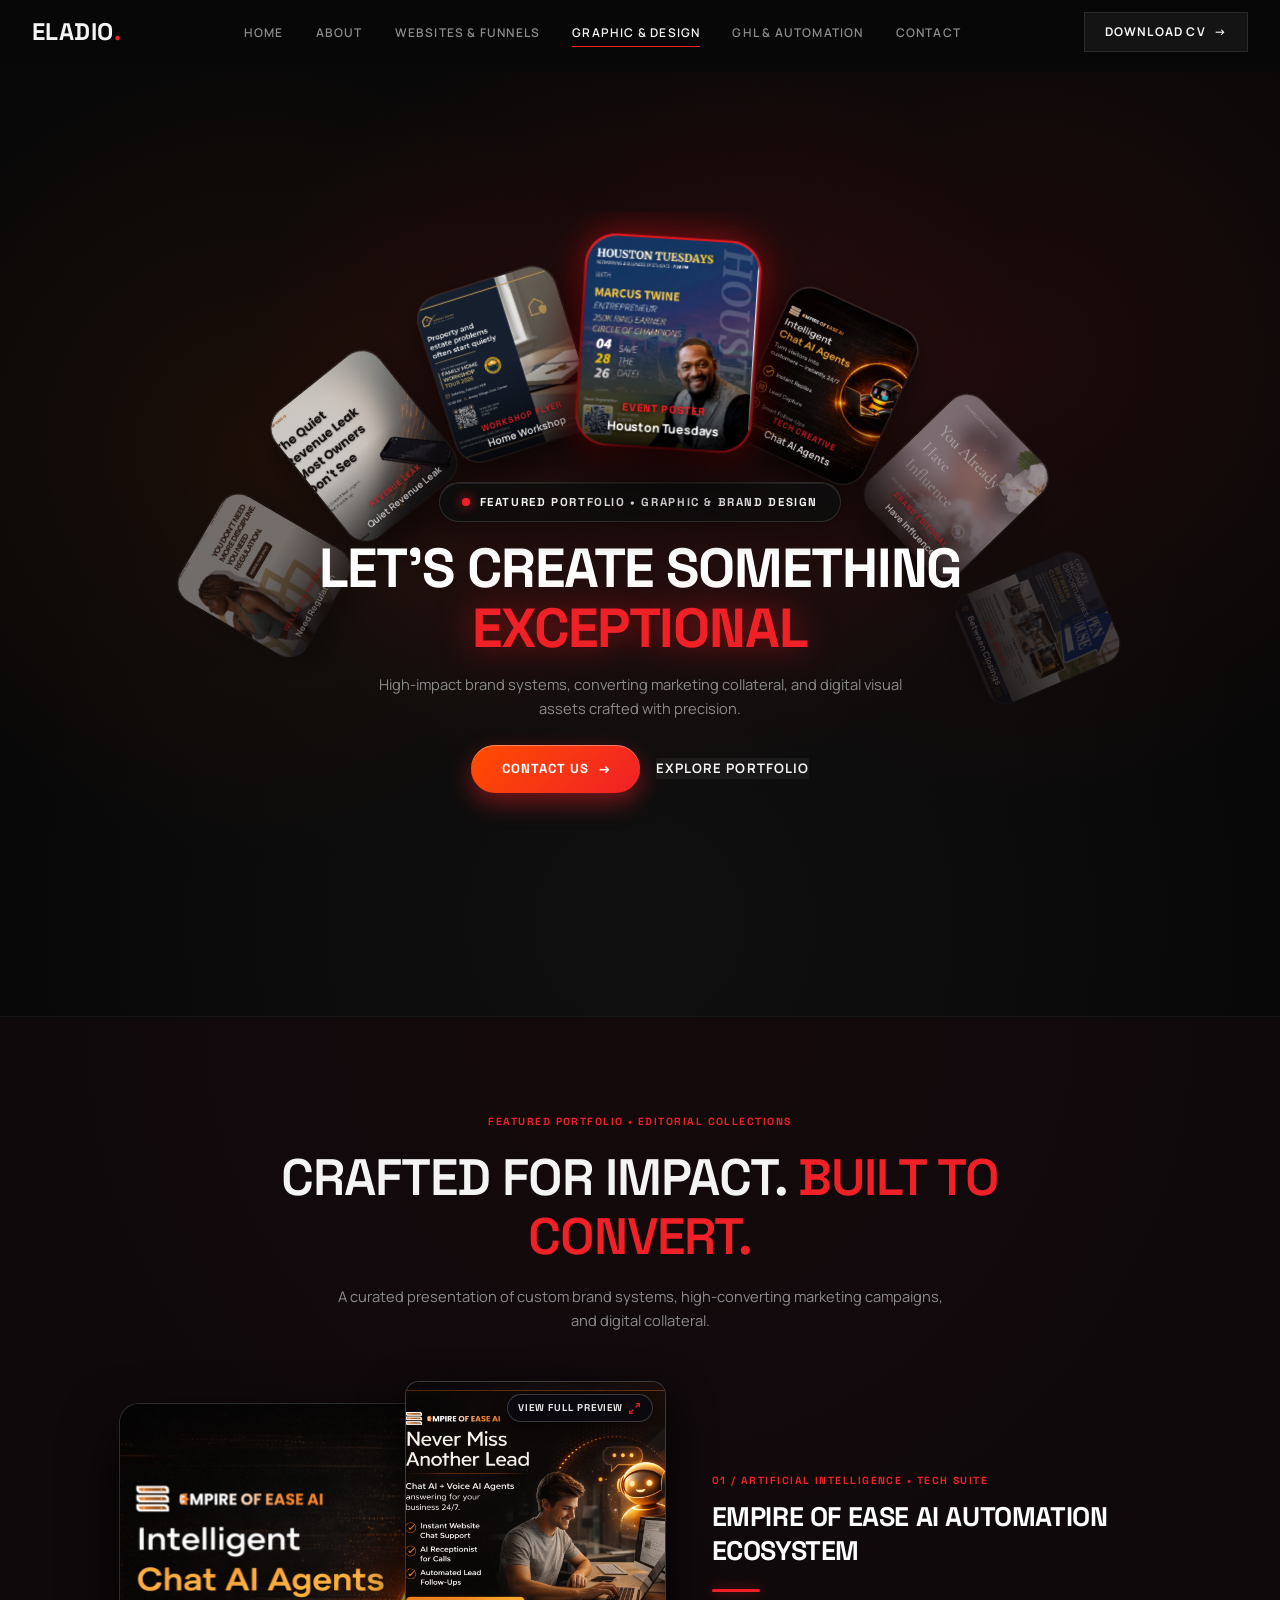
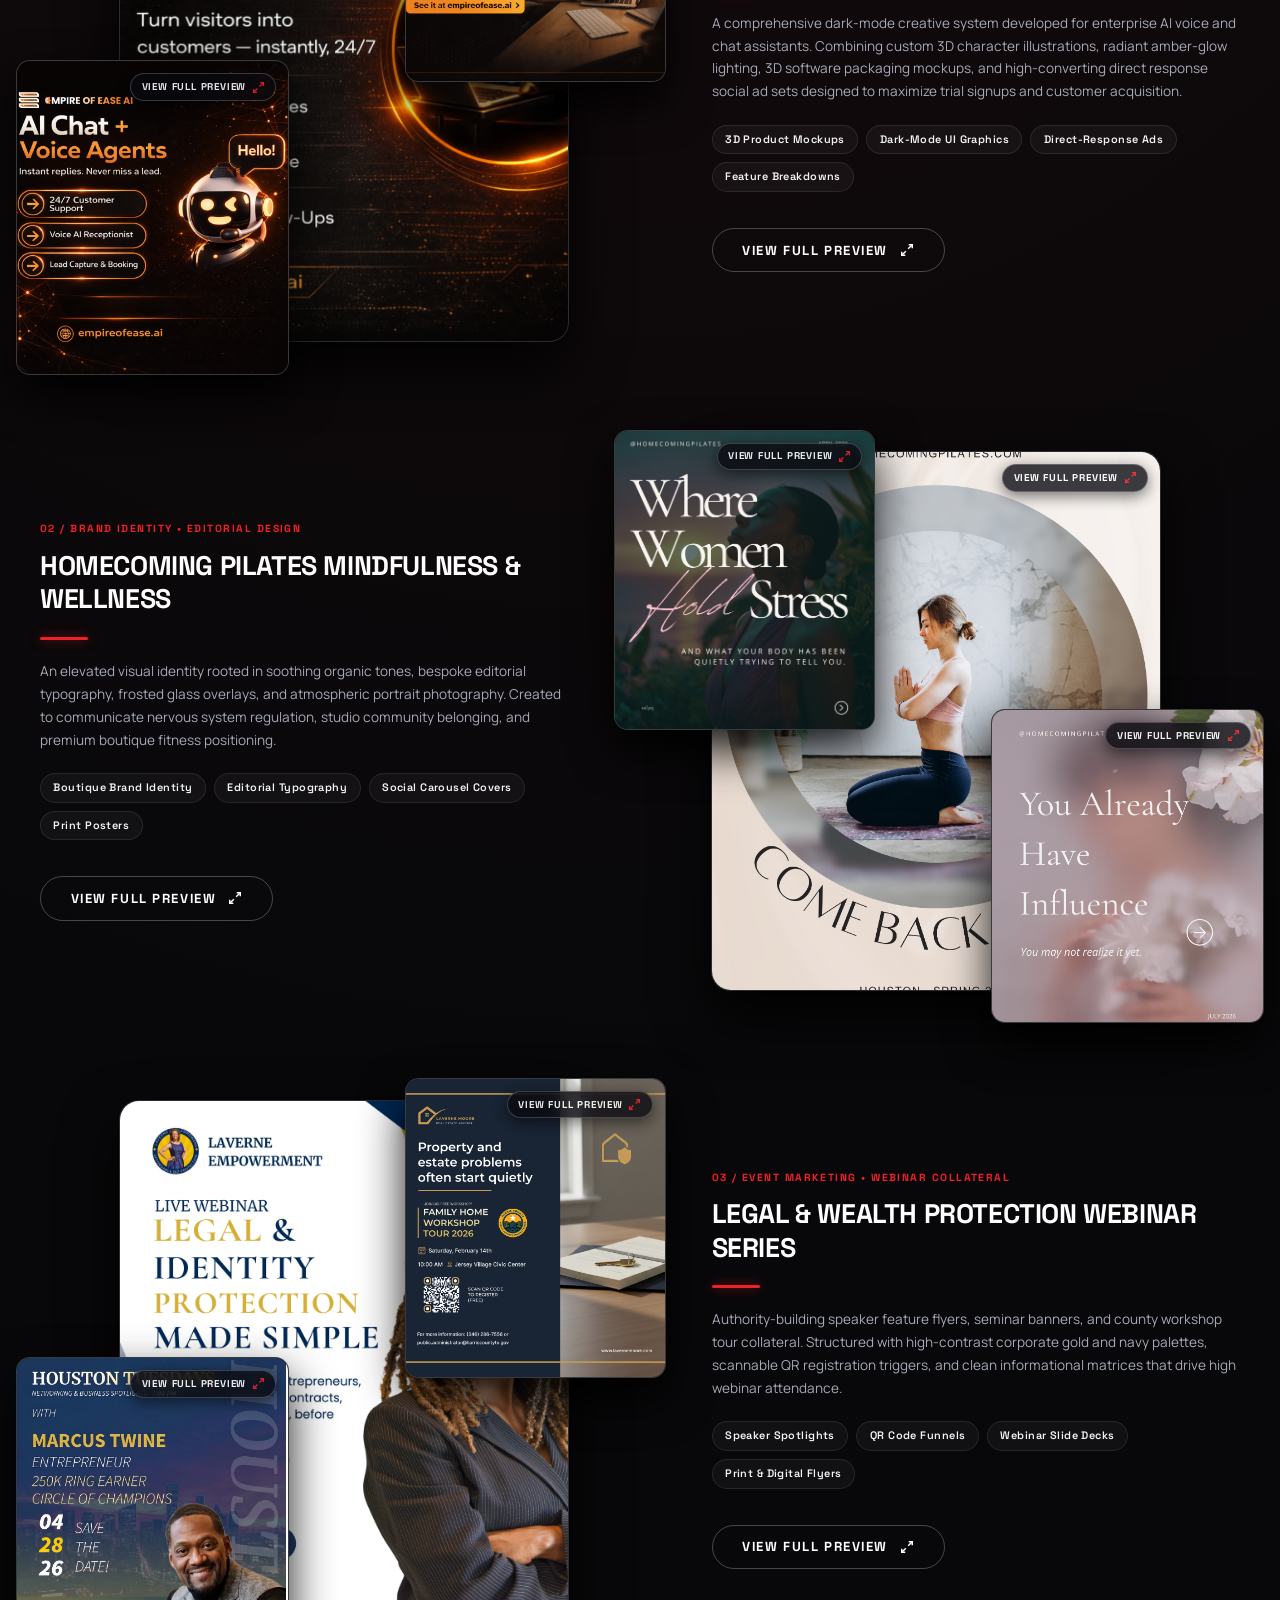
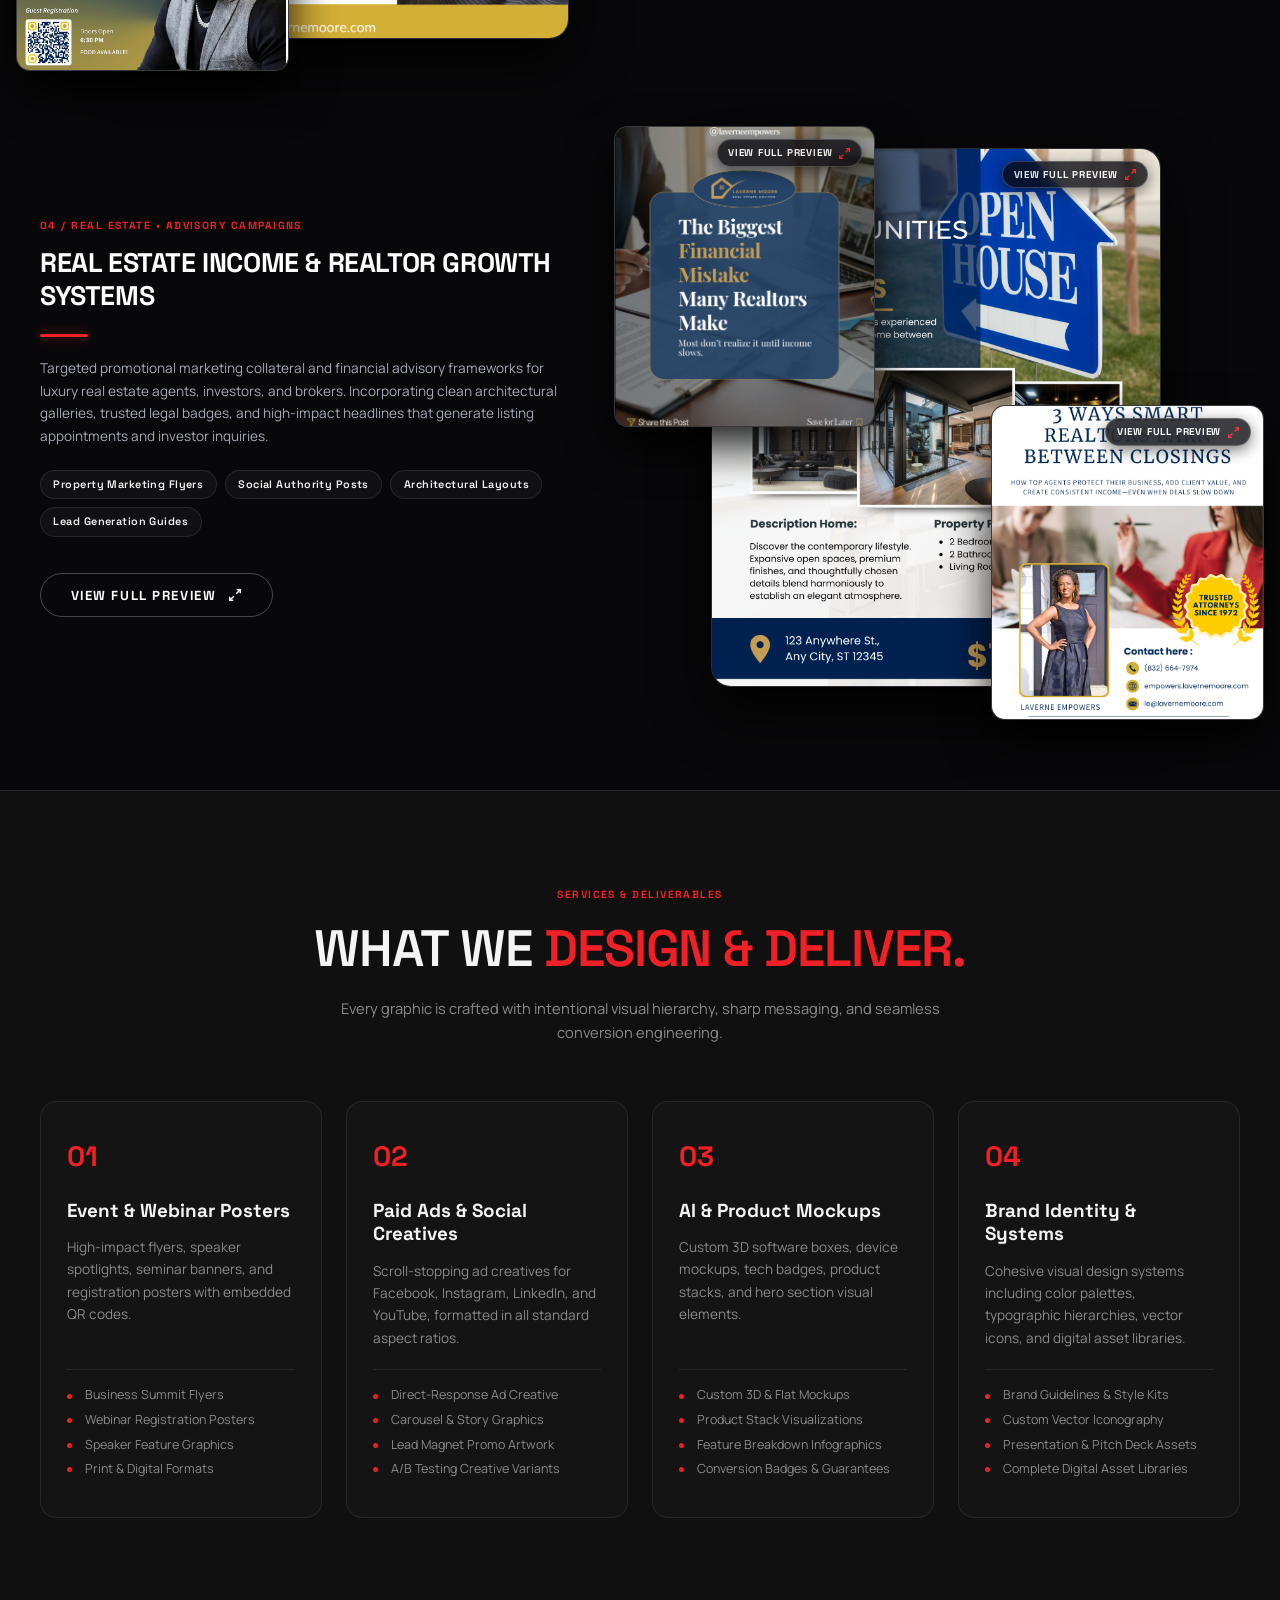
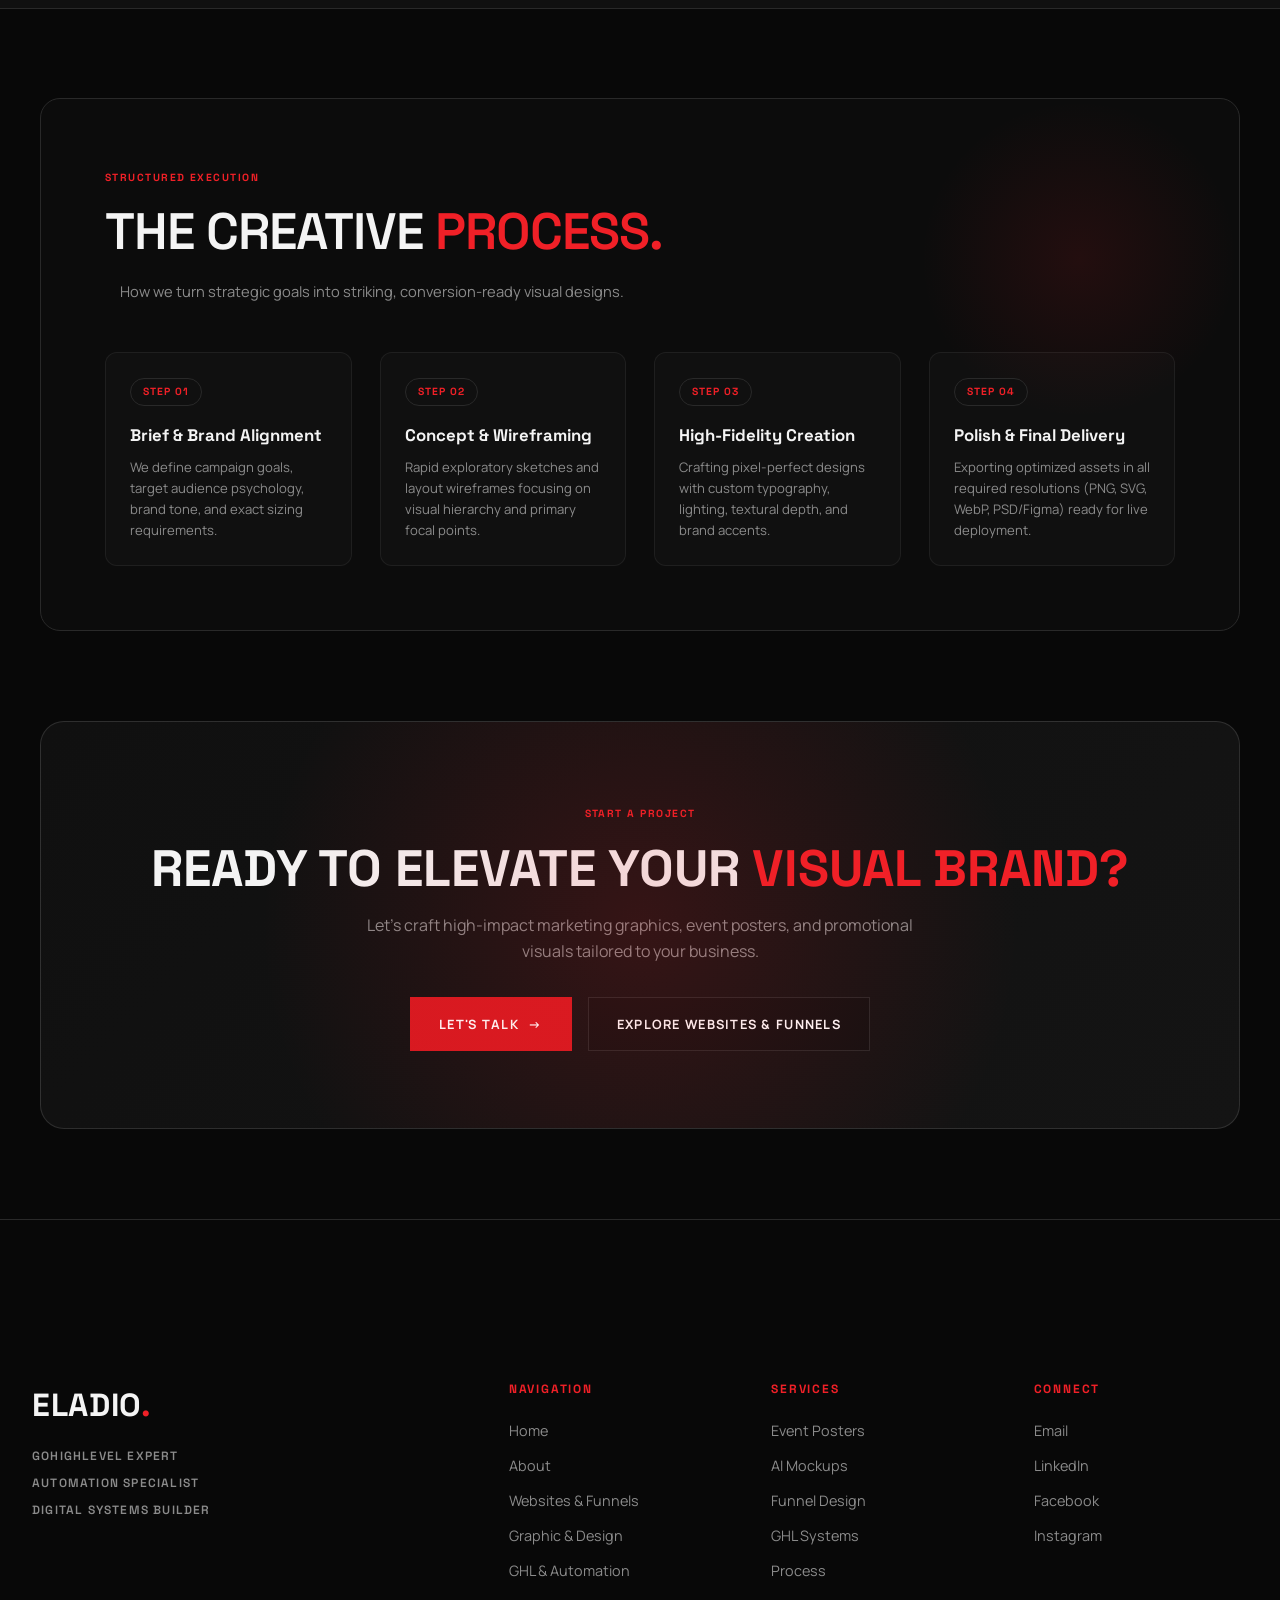
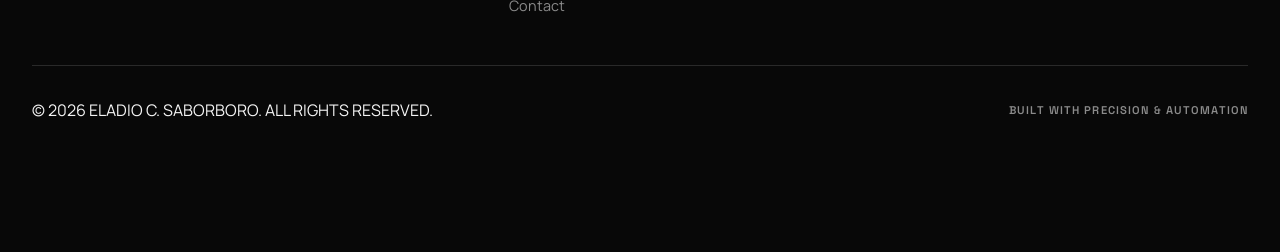
==== commit 4d13edf1: "Unify header typography, standardize hero font sizes and alignments, and refine page spacing" ====
--- a/graphic-design/index.html
+++ b/graphic-design/index.html
@@ -8,7 +8,7 @@
     <link rel="preconnect" href="https://fonts.googleapis.com">
     <link rel="preconnect" href="https://fonts.gstatic.com" crossorigin>
     <link href="https://fonts.googleapis.com/css2?family=Manrope:wght@300;400;500;600;700;800&family=Space+Grotesk:wght@400;500;600;700&family=Anton&display=swap" rel="stylesheet">
-    <link rel="stylesheet" href="../styles.css?v=5.0">
+    <link rel="stylesheet" href="../styles.css?v=6.0">
 </head>
 <body class="graphic-design-body">
     <!-- Navigation -->
--- a/styles.css
+++ b/styles.css
@@ -87,7 +87,7 @@
 .nav-toggle.active span:nth-child(3) { transform: rotate(-45deg) translate(5px, -5px); }
 
 /* ===== HERO ===== */
-.hero { position: relative; min-height: 100vh; padding: 120px 2rem 0; background: var(--bg-primary); overflow: hidden; display: flex; flex-direction: column; }
+.hero { position: relative; min-height: 100vh; padding: clamp(140px, 11vw, 170px) 2rem 3rem; background: var(--bg-primary); overflow: hidden; display: flex; flex-direction: column; }
 .hero-bg-text { position: absolute; top: 50%; right: -5%; transform: translateY(-50%); z-index: 0; pointer-events: none; display: flex; flex-direction: column; align-items: flex-end; }
 .bg-text-line { font-family: var(--font-display); font-size: clamp(6rem, 14vw, 16rem); line-height: 0.85; letter-spacing: -0.02em; color: transparent; -webkit-text-stroke: 1px rgba(215, 25, 32, 0.08); font-weight: 600; }
 .bg-text-line.alt { color: rgba(127, 15, 19, 0.06); -webkit-text-stroke: 0; }
@@ -98,7 +98,7 @@
 @keyframes pulse { 0%, 100% { opacity: 1; box-shadow: 0 0 0 0 rgba(240, 32, 39, 0.4); } 50% { opacity: 0.7; box-shadow: 0 0 0 6px rgba(240, 32, 39, 0); } }
 .label-divider { width: 1px; height: 12px; background: var(--border); }
 .hero-headline { font-family: var(--font-display); font-size: clamp(2.8rem, 4vw, 4.5rem); line-height: 1.1; letter-spacing: -0.02em; text-transform: uppercase; color: var(--text-primary); font-weight: 600; }
-.hero-text { font-size: 1rem; line-height: 1.7; color: var(--text-primary); max-width: 520px; font-weight: 400; }
+.hero-text { font-size: clamp(0.92rem, 1.15vw, 1rem); line-height: 1.68; color: var(--text-secondary); max-width: 540px; font-weight: 400; }
 .hero-specialization { display: flex; align-items: center; gap: 0.75rem; font-family: var(--font-mono); font-size: 0.7rem; font-weight: 600; letter-spacing: 0.1em; color: var(--text-primary); text-transform: uppercase; flex-wrap: wrap; }
 .spec-separator { color: var(--red-bright); }
 .hero-available { display: flex; align-items: center; gap: 0.5rem; font-family: var(--font-mono); font-size: 0.7rem; font-weight: 600; letter-spacing: 0.1em; color: var(--text-primary); text-transform: uppercase; }
@@ -142,8 +142,8 @@
 .section-header { margin-bottom: 4rem; }
 .section-label { display: flex; align-items: center; gap: 1rem; font-family: var(--font-mono); font-size: 0.75rem; font-weight: 600; letter-spacing: 0.15em; color: var(--text-secondary); text-transform: uppercase; margin-bottom: 1.5rem; }
 .section-divider { width: 40px; height: 1px; background: var(--border); }
-.section-title { font-family: var(--font-display); font-size: clamp(2.5rem, 5vw, 4.5rem); line-height: 1; letter-spacing: -0.02em; text-transform: uppercase; color: var(--text-primary); font-weight: 600; }
-.section-title-large { font-family: var(--font-display); font-size: clamp(2.8rem, 5vw, 5rem); line-height: 1; letter-spacing: -0.02em; text-transform: uppercase; color: var(--text-primary); font-weight: 600; margin-bottom: 1rem; }
+.section-title { font-family: var(--font-display); font-size: clamp(2.8rem, 4vw, 4.5rem); line-height: 1.1; letter-spacing: -0.02em; text-transform: uppercase; color: var(--text-primary); font-weight: 600; margin-bottom: 1.15rem; }
+.section-title-large { font-family: var(--font-display); font-size: clamp(2.8rem, 4vw, 4.5rem); line-height: 1.1; letter-spacing: -0.02em; text-transform: uppercase; color: var(--text-primary); font-weight: 600; margin-bottom: 1.15rem; }
 
 /* ===== PAGE HEADER AMBIANCE ===== */
 .page-ambient { position: relative; overflow: hidden; }
@@ -160,11 +160,11 @@
 .page-ambient-contact .page-bg-word { top: 92px; }
 
 /* ===== ABOUT ===== */
-.about { background: var(--bg-primary); border-top: 1px solid var(--border); }
+.about { background: var(--bg-primary); border-top: 1px solid var(--border); padding-top: 80px; }
+.about-hero { max-width: 1040px; margin: 0 auto clamp(3.5rem, 5vw, 5rem); text-align: center; padding-top: clamp(2.5rem, 4vw, 4rem); }
+.about-headline { font-family: var(--font-display); font-size: clamp(2.8rem, 4vw, 4.5rem); line-height: 1.1; letter-spacing: -0.02em; text-transform: uppercase; color: var(--text-primary); font-weight: 600; max-width: 1040px; margin: 0 auto 1.5rem; text-align: center; }
+.about-hero-text { max-width: 820px; margin: 0 auto; color: var(--text-secondary); font-size: clamp(0.92rem, 1.15vw, 1rem); line-height: 1.68; text-align: center; }
 .about-grid { display: grid; grid-template-columns: 1.2fr 0.8fr; gap: 4rem; align-items: start; margin-bottom: 4rem; }
-.about-headline { font-family: var(--font-display); font-size: clamp(2.5rem, 5vw, 4.5rem); line-height: 1.05; letter-spacing: -0.02em; text-transform: uppercase; color: var(--text-primary); font-weight: 600; }
-.about-right { display: flex; flex-direction: column; gap: 1.25rem; padding-top: 0.5rem; }
-.about-text { font-size: 1rem; line-height: 1.75; color: var(--text-secondary); }
 .stats-grid { display: grid; grid-template-columns: repeat(4, 1fr); gap: 1px; background: var(--border); border: 1px solid var(--border); }
 .stat-card { background: var(--bg-card); padding: 2.5rem 1.5rem; display: flex; flex-direction: column; gap: 0.5rem; transition: background var(--transition); }
 .stat-card:hover { background: var(--bg-darker); }
@@ -178,31 +178,30 @@
 .expertise-card::before { content: ''; position: absolute; top: 0; left: 0; width: 0; height: 2px; background: var(--red-bright); transition: width var(--transition); }
 .expertise-card:hover { background: var(--bg-darker); }
 .expertise-card:hover::before { width: 100%; }
-.expertise-num { font-family: var(--font-display); font-size: 1.25rem; color: var(--red-bright); margin-bottom: 1rem; letter-spacing: 0.02em; font-weight: 600; }
-.expertise-title { font-family: var(--font-display); font-size: 1.5rem; line-height: 1.1; letter-spacing: -0.02em; text-transform: uppercase; color: var(--text-primary); margin-bottom: 1.5rem; font-weight: 600; }
-.expertise-list { display: flex; flex-direction: column; gap: 0.6rem; }
-.expertise-list li { font-family: var(--font-body); font-size: 0.9rem; color: var(--text-secondary); padding-left: 1rem; position: relative; transition: color var(--transition); }
+.expertise-card h3 { font-family: var(--font-display); font-size: 1.35rem; letter-spacing: -0.01em; text-transform: uppercase; margin-bottom: 0.75rem; color: var(--text-primary); }
+.expertise-list { list-style: none; display: flex; flex-direction: column; gap: 0.6rem; }
+.expertise-list li { font-family: var(--font-mono); font-size: 0.75rem; color: var(--text-secondary); letter-spacing: 0.05em; text-transform: uppercase; padding-left: 0.85rem; position: relative; transition: color var(--transition); }
 .expertise-list li::before { content: ''; position: absolute; left: 0; top: 50%; transform: translateY(-50%); width: 6px; height: 1px; background: var(--red); }
 .expertise-card:hover .expertise-list li { color: var(--text-primary); }
 .expertise-card p { font-family: var(--font-body); font-size: 0.9rem; color: var(--text-secondary); line-height: 1.6; margin-bottom: 1rem; transition: color var(--transition); }
 .expertise-card:hover p { color: var(--text-primary); }
 
 /* ===== WORK ===== */
-.work { background: var(--bg-primary); border-top: 1px solid var(--border); }
+.work { background: var(--bg-primary); border-top: 1px solid var(--border); padding-top: 80px; }
 .work-header { margin-bottom: 4rem; display: flex; flex-direction: column; gap: 1.25rem; }
-.work-subtitle { font-size: 1.1rem; color: var(--text-secondary); max-width: 600px; line-height: 1.6; }
-.ghl-hero { max-width: 1060px; margin: 0 auto 6rem; padding-top: 2.5rem; text-align: center; }
+.work-subtitle { font-size: clamp(0.92rem, 1.15vw, 1rem); color: var(--text-secondary); max-width: 680px; line-height: 1.62; }
+.ghl-hero { max-width: 1060px; margin: 0 auto 6rem; padding-top: clamp(2.5rem, 4vw, 4rem); text-align: center; }
 .ghl-kicker { display: inline-flex; align-items: center; justify-content: center; gap: 0.55rem; margin-bottom: 1.5rem; padding: 0.7rem 1.35rem; background: var(--bg-darker); border: 1px solid var(--border); border-radius: 999px; color: var(--text-primary); font-family: var(--font-mono); font-size: 0.72rem; font-weight: 800; letter-spacing: 0.12em; text-transform: uppercase; box-shadow: 0 14px 30px rgba(0,0,0,0.35); }
 .ghl-kicker span { color: var(--red-bright); }
-.ghl-hero .section-title-large { max-width: 1040px; margin: 0 auto 1.5rem; }
-.ghl-hero-text { max-width: 860px; margin: 0 auto; color: var(--text-secondary); font-size: 1.05rem; line-height: 1.75; }
+.ghl-hero .section-title-large { max-width: 1040px; margin: 0 auto 1.5rem; font-size: clamp(2.8rem, 4vw, 4.5rem); line-height: 1.1; text-align: center; }
+.ghl-hero-text { max-width: 860px; margin: 0 auto; color: var(--text-secondary); font-size: clamp(0.92rem, 1.15vw, 1rem); line-height: 1.62; text-align: center; }
 .ghl-proof-list { display: flex; justify-content: center; gap: 0.85rem; flex-wrap: wrap; margin-top: 2rem; }
 .ghl-proof-list span { display: inline-flex; align-items: center; min-height: 42px; padding: 0.58rem 0.95rem; background: var(--bg-card); border: 1px solid var(--border); color: var(--text-primary); font-family: var(--font-mono); font-size: 0.72rem; font-weight: 700; letter-spacing: 0.04em; text-transform: uppercase; box-shadow: inset 0 0 0 1px rgba(240,32,39,0.04); }
 .ghl-proof-list svg { width: 16px; height: 16px; margin-right: 0.55rem; stroke: var(--red-bright); stroke-width: 1.8; fill: none; stroke-linecap: round; stroke-linejoin: round; }
-.ghl-workflow-intro { display: grid; grid-template-columns: minmax(0, 1.05fr) minmax(280px, 0.95fr); column-gap: 4rem; row-gap: 1.25rem; align-items: end; padding-top: 2rem; border-top: 1px solid var(--border); }
-.ghl-workflow-intro .section-label { grid-column: 1 / -1; margin-bottom: 0; }
-.ghl-workflow-intro .section-title-large { margin-bottom: 0; }
-.ghl-workflow-intro .work-subtitle { max-width: 560px; justify-self: end; }
+.ghl-workflow-intro { display: flex; flex-direction: column; align-items: center; text-align: center; max-width: 980px; margin: 0 auto 4rem; padding-top: 3.5rem; border-top: 1px solid var(--border); }
+.ghl-workflow-intro .section-label { justify-content: center; margin-bottom: 1.25rem; }
+.ghl-workflow-intro .section-title-large { margin-bottom: 1.15rem; text-align: center; }
+.ghl-workflow-intro .work-subtitle { max-width: 680px; text-align: center; margin: 0 auto; }
 .btn-link { display: inline-flex; align-items: center; gap: 0.5rem; font-family: var(--font-body); font-size: 0.8rem; font-weight: 700; letter-spacing: 0.1em; text-transform: uppercase; color: var(--red-bright); margin-top: 0.5rem; transition: color var(--transition); }
 .btn-link:hover { color: var(--text-primary); }
 .work-category { margin-bottom: 4rem; }
@@ -778,16 +777,23 @@
 
 @media (max-width: 768px) {
     /* Hero on Phones & Tablets */
-    .hero { padding: 90px 1.25rem 2rem; }
-    .hero-container { padding: 1rem 0; gap: 2.2rem; }
-    .hero-headline { font-size: clamp(2.1rem, 8.5vw, 3.2rem); line-height: 1.15; }
-    .hero-cta-group { flex-direction: column; width: 100%; gap: 0.85rem; }
+    .hero { padding: 140px 1.25rem 2.5rem; }
+    .hero-label { display: none !important; }
+    .hero-container { padding: 1rem 0; gap: 2.2rem; text-align: center; }
+    .hero-left { align-items: center; text-align: center; gap: 1.35rem; }
+    .hero-headline { font-size: clamp(1.85rem, 7vw, 2.5rem); line-height: 1.15; text-align: center; margin-top: 0.5rem; margin-inline: auto; }
+    .hero-text { font-size: 0.84rem !important; line-height: 1.56 !important; text-align: center; margin-inline: auto; }
+    .hero-specialization { justify-content: center; text-align: center; margin-inline: auto; }
+    .hero-available { justify-content: center; margin-inline: auto; }
+    .hero-cta-group { flex-direction: column; width: 100%; max-width: 320px; gap: 0.75rem; margin: 0.25rem auto 0; }
     .btn-primary, .btn-secondary {
         width: 100%;
-        min-height: 52px;
+        min-height: 44px;
+        padding: 0.75rem 1.25rem;
         text-align: center;
         justify-content: center;
-        font-size: 0.85rem;
+        font-size: 0.76rem;
+        letter-spacing: 0.08em;
         border-radius: 8px;
     }
     .portrait-wrapper { max-width: 270px; margin: 0 auto; }
@@ -865,8 +871,16 @@
 
 @media (max-width: 480px) {
     .nav-container { padding: 0 1rem; }
-    .hero { padding: 85px 1rem 1.5rem; }
-    .hero-headline { font-size: 1.95rem; }
+    .hero { padding: 105px 1rem 1.5rem; }
+    .hero-headline { font-size: 1.75rem; text-align: center; margin-top: 0.4rem; }
+    .hero-text { font-size: 0.8rem !important; line-height: 1.52 !important; }
+    .hero-cta-group { max-width: 290px; }
+    .btn-primary, .btn-secondary {
+        min-height: 42px;
+        padding: 0.65rem 1.1rem;
+        font-size: 0.74rem;
+        letter-spacing: 0.07em;
+    }
     .section-title, .about-headline { font-size: 1.75rem; }
     .section-title-large { font-size: 2rem; }
     .stats-grid { grid-template-columns: 1fr; }
@@ -900,11 +914,11 @@
 .featured-work-inner { max-width: 1400px; margin-inline: auto; }
 .featured-heading { max-width: 760px; }
 .featured-heading .section-title { margin-top: 0.5rem; margin-bottom: 1rem; }
-.websites-hero { position: relative; max-width: 980px; margin-inline: auto; text-align: center; padding: 2.5rem 0 1rem; z-index: 1; }
+.websites-hero { position: relative; max-width: 1040px; margin-inline: auto; text-align: center; padding: clamp(2.5rem, 4vw, 4rem) 0 1rem; z-index: 1; }
 .websites-hero::before { content: ""; position: absolute; inset: -2rem -1rem auto; height: 300px; z-index: -1; opacity: 0.55; background: radial-gradient(ellipse at center, rgba(8,8,8,0.35), transparent 68%), linear-gradient(rgba(240,32,39,0.075) 1px, transparent 1px), linear-gradient(90deg, rgba(240,32,39,0.06) 1px, transparent 1px); background-size: auto, 32px 32px, 32px 32px; mask-image: linear-gradient(to bottom, #000, transparent); }
 .websites-kicker { display: inline-flex; align-items: center; justify-content: center; margin-bottom: 1.5rem; padding: 0.7rem 1.35rem; background: var(--bg-darker); border: 1px solid var(--border); border-radius: 999px; color: var(--text-primary); font-family: var(--font-mono); font-size: 0.72rem; font-weight: 800; letter-spacing: 0.12em; text-transform: uppercase; box-shadow: 0 14px 30px rgba(0,0,0,0.35); }
-.websites-hero .section-title { max-width: 920px; margin: 0 auto 1.5rem; }
-.websites-hero .work-subtitle { max-width: 760px; margin: 0 auto; color: var(--text-secondary); }
+.websites-hero .section-title { max-width: 1040px; margin: 0 auto 1.25rem; font-size: clamp(2.8rem, 4vw, 4.5rem); line-height: 1.1; text-align: center; }
+.websites-hero .work-subtitle { max-width: 760px; margin: 0 auto; color: var(--text-secondary); font-size: clamp(0.92rem, 1.15vw, 1rem); line-height: 1.62; }
 .websites-proof-list { display: flex; justify-content: center; gap: 0.85rem; flex-wrap: wrap; margin-top: 2rem; }
 .websites-proof-list span { display: inline-flex; align-items: center; min-height: 40px; padding: 0.55rem 0.95rem; background: var(--bg-card); border: 1px solid var(--border); color: var(--text-primary); font-family: var(--font-mono); font-size: 0.72rem; font-weight: 700; letter-spacing: 0.04em; text-transform: uppercase; box-shadow: inset 0 0 0 1px rgba(240,32,39,0.04); }
 .websites-proof-list span::before { content: ""; width: 7px; height: 7px; margin-right: 0.55rem; border-radius: 50%; background: var(--red-bright); box-shadow: 0 0 14px rgba(240,32,39,0.55); }
@@ -917,8 +931,8 @@
 .website-featured-section .section-title span { color: var(--red-bright); text-shadow: 0 0 34px rgba(240,32,39,0.25); }
 .website-featured-section .work-carousel-shell { margin-top: 2.25rem; }
 .portfolio-section-heading { margin-bottom: 2rem; }
-.portfolio-section-heading .section-title { font-size: clamp(2rem, 4vw, 3.8rem); }
-.portfolio-section-heading .work-subtitle { max-width: 760px; margin-top: 1rem; }
+.portfolio-section-heading .section-title { font-size: clamp(2.8rem, 4vw, 4.5rem); line-height: 1.1; }
+.portfolio-section-heading .work-subtitle { max-width: 760px; margin: 0.85rem auto 0; font-size: clamp(0.92rem, 1.15vw, 1rem); line-height: 1.62; color: var(--text-secondary); }
 
 /* Grid Layouts for Platforms */
 .website-project-grid {
@@ -953,33 +967,65 @@
 .local-system-card:hover .local-system-content p { opacity: 1; transform: translateY(0); }
 
 /* Carousel Controls */
-.work-carousel-shell { position: relative; z-index: 1; margin-top: 1.5rem; padding: 0 4rem; }
-.work-carousel-viewport { position: relative; overflow: hidden; scroll-behavior: smooth; mask-image: linear-gradient(90deg, transparent 0, rgba(0,0,0,0.35) 3%, #000 9%, #000 91%, rgba(0,0,0,0.35) 97%, transparent 100%); -webkit-mask-image: linear-gradient(90deg, transparent 0, rgba(0,0,0,0.35) 3%, #000 9%, #000 91%, rgba(0,0,0,0.35) 97%, transparent 100%); }
+.work-carousel-viewport {
+    position: relative;
+    overflow-x: auto;
+    overflow-y: hidden;
+    scroll-behavior: smooth;
+    scrollbar-width: none;
+    -ms-overflow-style: none;
+    mask-image: linear-gradient(90deg, transparent 0, rgba(0,0,0,0.35) 3%, #000 9%, #000 91%, rgba(0,0,0,0.35) 97%, transparent 100%);
+    -webkit-mask-image: linear-gradient(90deg, transparent 0, rgba(0,0,0,0.35) 3%, #000 9%, #000 91%, rgba(0,0,0,0.35) 97%, transparent 100%);
+}
+.work-carousel-viewport::-webkit-scrollbar,
+.work-carousel-viewport::-webkit-scrollbar-track,
+.work-carousel-viewport::-webkit-scrollbar-thumb {
+    display: none !important;
+    width: 0 !important;
+    height: 0 !important;
+    background: transparent !important;
+}
 .work-carousel-viewport.is-at-start { mask-image: linear-gradient(90deg, #000 0, #000 91%, rgba(0,0,0,0.35) 97%, transparent 100%); -webkit-mask-image: linear-gradient(90deg, #000 0, #000 91%, rgba(0,0,0,0.35) 97%, transparent 100%); }
 .work-carousel-viewport.is-at-end { mask-image: linear-gradient(90deg, transparent 0, rgba(0,0,0,0.35) 3%, #000 9%, #000 100%); -webkit-mask-image: linear-gradient(90deg, transparent 0, rgba(0,0,0,0.35) 3%, #000 9%, #000 100%); }
 .work-carousel-viewport.is-at-start.is-at-end { mask-image: none; -webkit-mask-image: none; }
-.work-carousel-track { display: flex; align-items: stretch; gap: 1.5rem; padding: 0.25rem 0.25rem 1rem; scroll-snap-type: x mandatory; -webkit-overflow-scrolling: touch; scrollbar-width: none; }
-.work-carousel-track::-webkit-scrollbar { display: none; }
-
-/* ================= UNIFIED MODERN WORK PROJECT CARD (ALL CARDS MATCH EXACT HEIGHT & PROPORTIONS) ================= */
+.work-carousel-track {
+    display: flex;
+    align-items: stretch;
+    gap: 1.5rem;
+    padding: 0.25rem 0.25rem 0.75rem;
+    scroll-snap-type: x mandatory;
+    -webkit-overflow-scrolling: touch;
+    scrollbar-width: none !important;
+    -ms-overflow-style: none !important;
+}
+.work-carousel-track::-webkit-scrollbar,
+.work-carousel-track::-webkit-scrollbar-track,
+.work-carousel-track::-webkit-scrollbar-thumb {
+    display: none !important;
+    width: 0 !important;
+    height: 0 !important;
+    background: transparent !important;
+}
+
+/* ================= UNIFIED MODERN WORK PROJECT CARD (BRANDED STUDIO MOCKUP & AMBIANCE) ================= */
 .work-project-card {
     flex: 0 0 min(380px, 85vw);
     width: 100%;
     position: relative;
     overflow: hidden;
-    background: linear-gradient(160deg, rgba(22, 22, 26, 0.95) 0%, rgba(13, 13, 16, 0.98) 100%);
-    border: 1.5px solid rgba(255, 255, 255, 0.1);
+    background: linear-gradient(168deg, rgba(20, 20, 26, 0.94) 0%, rgba(12, 12, 16, 0.98) 100%);
+    border: 1px solid rgba(255, 255, 255, 0.09);
     border-radius: 20px;
     color: var(--text-primary);
     display: flex;
     flex-direction: column;
-    padding: 1.25rem;
+    padding: 1.15rem;
     scroll-snap-align: start;
-    box-shadow: 0 20px 45px rgba(0, 0, 0, 0.65), inset 0 1px 0 rgba(255, 255, 255, 0.1);
+    box-shadow: 0 20px 45px rgba(0, 0, 0, 0.7), inset 0 1px 0 rgba(255, 255, 255, 0.08);
     transition: border-color var(--transition), transform var(--transition), box-shadow var(--transition), background var(--transition);
     isolation: isolate;
-    backdrop-filter: blur(18px) saturate(1.18);
-    -webkit-backdrop-filter: blur(18px) saturate(1.18);
+    backdrop-filter: blur(18px) saturate(1.2);
+    -webkit-backdrop-filter: blur(18px) saturate(1.2);
 }
 
 .work-project-card::before {
@@ -987,80 +1033,176 @@
     position: absolute;
     inset: 0;
     z-index: -1;
-    background: radial-gradient(circle at 16% 0%, rgba(240, 32, 39, 0.15), transparent 36%),
+    background: radial-gradient(circle at 20% 0%, rgba(240, 32, 39, 0.16), transparent 45%),
                 linear-gradient(rgba(255, 255, 255, 0.02) 1px, transparent 1px),
                 linear-gradient(90deg, rgba(255, 255, 255, 0.015) 1px, transparent 1px);
     background-size: auto, 28px 28px, 28px 28px;
-    opacity: 0.8;
+    opacity: 0.85;
 }
 
 .work-project-card:hover {
-    background: linear-gradient(160deg, rgba(28, 28, 34, 0.98) 0%, rgba(16, 16, 20, 1) 100%);
-    border-color: rgba(240, 32, 39, 0.55);
-    transform: translateY(-6px);
-    box-shadow: 0 30px 65px rgba(0, 0, 0, 0.85), 0 0 35px rgba(240, 32, 39, 0.22);
-}
-
-/* Identical 16:10 Aspect Ratio Video Mockup Frame Across ALL Cards */
+    background: linear-gradient(168deg, rgba(26, 26, 34, 0.98) 0%, rgba(14, 14, 18, 1) 100%);
+    border-color: rgba(240, 32, 39, 0.5);
+    transform: translateY(-7px);
+    box-shadow: 0 30px 65px rgba(0, 0, 0, 0.88), 0 0 35px rgba(240, 32, 39, 0.22), inset 0 1px 1px rgba(240, 32, 39, 0.35);
+}
+
+/* Branded Browser Mockup Frame */
+.project-mockup-frame,
 .project-video-frame {
+    position: relative;
+    width: 100%;
+    background: #0d0d12;
+    border-radius: 12px;
+    border: 1px solid rgba(255, 255, 255, 0.1);
+    overflow: hidden;
+    box-shadow: 0 12px 28px rgba(0, 0, 0, 0.7), inset 0 1px 0 rgba(255, 255, 255, 0.08);
+    flex-shrink: 0;
+    transition: border-color 0.35s ease, box-shadow 0.35s ease;
+}
+
+.work-project-card:hover .project-mockup-frame,
+.work-project-card:hover .project-video-frame {
+    border-color: rgba(240, 32, 39, 0.4);
+    box-shadow: 0 16px 36px rgba(0, 0, 0, 0.8), 0 0 24px rgba(240, 32, 39, 0.18);
+}
+
+.mockup-frame-bar {
+    display: flex;
+    align-items: center;
+    justify-content: space-between;
+    padding: 0.55rem 0.85rem;
+    background: linear-gradient(180deg, #181820 0%, #111116 100%);
+    border-bottom: 1px solid rgba(255, 255, 255, 0.07);
+    user-select: none;
+}
+
+.mockup-dots {
+    display: flex;
+    align-items: center;
+    gap: 5px;
+}
+
+.mockup-dot {
+    width: 7px;
+    height: 7px;
+    border-radius: 50%;
+    display: inline-block;
+    transition: transform 0.25s ease, opacity 0.25s ease;
+}
+
+.mockup-dot.dot-red {
+    background: #f02027;
+    box-shadow: 0 0 6px rgba(240, 32, 39, 0.7);
+}
+
+.mockup-dot.dot-yellow {
+    background: rgba(255, 255, 255, 0.28);
+}
+
+.mockup-dot.dot-green {
+    background: rgba(255, 255, 255, 0.15);
+}
+
+.work-project-card:hover .mockup-dot.dot-yellow {
+    background: #f59e0b;
+    box-shadow: 0 0 6px rgba(245, 158, 11, 0.4);
+}
+
+.work-project-card:hover .mockup-dot.dot-green {
+    background: #10b981;
+    box-shadow: 0 0 6px rgba(16, 185, 129, 0.4);
+}
+
+.mockup-url-pill {
+    display: inline-flex;
+    align-items: center;
+    gap: 0.35rem;
+    padding: 0.22rem 0.65rem;
+    background: rgba(0, 0, 0, 0.45);
+    border: 1px solid rgba(255, 255, 255, 0.08);
+    border-radius: 6px;
+    color: #a1a1aa;
+    font-family: var(--font-mono);
+    font-size: 0.65rem;
+    letter-spacing: 0.04em;
+    max-width: 65%;
+    overflow: hidden;
+    text-overflow: ellipsis;
+    white-space: nowrap;
+    transition: color 0.3s ease, border-color 0.3s ease;
+}
+
+.work-project-card:hover .mockup-url-pill {
+    color: #f4f4f4;
+    border-color: rgba(240, 32, 39, 0.3);
+}
+
+.mockup-lock {
+    color: var(--red-bright);
+    flex-shrink: 0;
+}
+
+.mockup-status {
+    display: flex;
+    align-items: center;
+    justify-content: flex-end;
+    width: 24px;
+}
+
+.mockup-status-indicator {
+    width: 6px;
+    height: 6px;
+    border-radius: 50%;
+    background: var(--red-bright);
+    box-shadow: 0 0 8px rgba(240, 32, 39, 0.85);
+    animation: pulseMockup 2.2s infinite ease-in-out;
+}
+
+@keyframes pulseMockup {
+    0%, 100% { opacity: 0.55; transform: scale(0.85); }
+    50% { opacity: 1; transform: scale(1.2); box-shadow: 0 0 12px rgba(240, 32, 39, 1); }
+}
+
+.mockup-viewport {
     position: relative;
     width: 100%;
     aspect-ratio: 16 / 10;
     overflow: hidden;
-    background: #08080c;
-    border-radius: 14px;
-    border: 1.5px solid rgba(255, 255, 255, 0.12);
-    box-shadow: 0 12px 30px rgba(0, 0, 0, 0.7);
-    flex-shrink: 0;
-}
-
+    background: #060608;
+}
+
+.mockup-viewport video,
 .project-video-frame video {
     width: 100%;
     height: 100%;
     object-fit: cover;
     display: block;
-    background: #08080c;
-    transition: transform 0.5s ease;
+    background: #060608;
+    transition: transform 0.5s cubic-bezier(0.2, 0.9, 0.2, 1);
     cursor: pointer;
 }
 
+.work-project-card:hover .mockup-viewport video,
 .work-project-card:hover .project-video-frame video {
-    transform: scale(1.04);
-}
-
-.live-badge {
+    transform: scale(1.035);
+}
+
+.mockup-glare {
     position: absolute;
-    top: 10px;
-    right: 10px;
-    display: inline-flex;
-    align-items: center;
-    gap: 0.45rem;
-    padding: 0.38rem 0.75rem;
-    border-radius: 9999px;
-    background: rgba(12, 12, 14, 0.85);
-    color: #fff;
-    font-family: var(--font-mono);
-    font-size: 0.65rem;
-    font-weight: 800;
-    letter-spacing: 0.08em;
-    text-transform: uppercase;
-    box-shadow: 0 6px 16px rgba(0, 0, 0, 0.4);
-    backdrop-filter: blur(10px);
-    border: 1px solid rgba(255, 255, 255, 0.15);
-    z-index: 2;
-}
-
-.live-badge span {
-    width: 7px;
-    height: 7px;
-    border-radius: 50%;
-    background: #2fe067;
-    box-shadow: 0 0 10px rgba(47, 224, 103, 0.9);
-}
-
-/* Card Content Area - Clean Column with Pinned Bottom Elements */
+    inset: 0;
+    background: linear-gradient(135deg, rgba(255, 255, 255, 0.05) 0%, transparent 45%);
+    pointer-events: none;
+    transition: opacity 0.4s ease;
+}
+
+.work-project-card:hover .mockup-glare {
+    opacity: 0.4;
+}
+
+/* Card Content Area - Clean Column with Baseline Alignment */
 .work-project-card .project-card-content {
-    padding: 1.35rem 0.4rem 0.25rem;
+    padding: 1.25rem 0.25rem 0.2rem;
     display: flex;
     flex-direction: column;
     flex-grow: 1;
@@ -1068,18 +1210,30 @@
 
 .project-tag {
     font-family: var(--font-mono);
-    font-size: 0.72rem;
+    font-size: 0.7rem;
     font-weight: 800;
-    letter-spacing: 0.14em;
+    letter-spacing: 0.12em;
     color: var(--red-bright);
     text-transform: uppercase;
     margin-bottom: 0.45rem;
-    text-shadow: 0 0 18px rgba(240, 32, 39, 0.3);
+    display: inline-flex;
+    align-items: center;
+    gap: 0.4rem;
+    text-shadow: 0 0 18px rgba(240, 32, 39, 0.35);
+}
+
+.project-tag::before {
+    content: "";
+    width: 5px;
+    height: 5px;
+    border-radius: 50%;
+    background: var(--red-bright);
+    box-shadow: 0 0 8px rgba(240, 32, 39, 0.85);
 }
 
 .project-name {
     font-family: var(--font-display);
-    font-size: 1.4rem;
+    font-size: 1.35rem;
     line-height: 1.2;
     color: var(--text-primary);
     margin: 0 0 0.65rem;
@@ -1087,10 +1241,11 @@
 }
 
 .project-desc {
-    color: #a5a8b6;
-    font-size: 0.92rem;
-    line-height: 1.6;
-    margin: 0 0 1.25rem;
+    color: #9d9ea7;
+    font-size: 0.88rem;
+    line-height: 1.55;
+    margin: 0 0 1.2rem;
+    min-height: 4.2em; /* Ensures tech pills align at the same baseline across all cards */
     flex-grow: 1;
 }
 
@@ -1102,33 +1257,59 @@
 }
 
 .tech-pills span {
-    background: rgba(255, 255, 255, 0.05);
-    border: 1px solid rgba(255, 255, 255, 0.1);
-    border-radius: 9999px;
-    padding: 0.32rem 0.75rem;
+    background: rgba(255, 255, 255, 0.04);
+    border: 1px solid rgba(255, 255, 255, 0.09);
+    border-radius: 6px;
+    padding: 0.3rem 0.7rem;
     font-family: var(--font-mono);
     font-size: 0.68rem;
     font-weight: 700;
-    color: var(--text-secondary);
+    color: #c4c4cc;
+    letter-spacing: 0.02em;
+    transition: border-color 0.25s ease, background 0.25s ease, color 0.25s ease;
+}
+
+.work-project-card:hover .tech-pills span {
+    border-color: rgba(240, 32, 39, 0.25);
+    background: rgba(240, 32, 39, 0.06);
+    color: #f4f4f4;
 }
 
 .live-link {
     display: inline-flex;
     align-items: center;
-    gap: 0.45rem;
+    justify-content: space-between;
+    gap: 0.5rem;
+    padding: 0.65rem 1rem;
+    background: rgba(255, 255, 255, 0.03);
+    border: 1px solid rgba(255, 255, 255, 0.1);
+    border-radius: 8px;
+    color: #f4f4f4;
+    font-family: var(--font-mono);
+    font-size: 0.76rem;
+    font-weight: 700;
+    text-transform: uppercase;
+    letter-spacing: 0.06em;
+    text-decoration: none;
+    margin-top: auto;
+    transition: all 0.25s cubic-bezier(0.2, 0.9, 0.2, 1);
+}
+
+.live-link span {
+    color: var(--red-bright);
+    transition: transform 0.25s ease;
+}
+
+.live-link:hover {
+    background: var(--red);
+    border-color: var(--red);
     color: #fff;
-    font-family: var(--font-mono);
-    font-size: 0.8rem;
-    font-weight: 700;
-    text-decoration: none;
-    letter-spacing: 0.04em;
-    margin-top: auto;
-    transition: color 0.25s ease, transform 0.25s ease;
-}
-
-.live-link:hover {
-    color: var(--red-bright);
-    transform: translateX(4px);
+    box-shadow: 0 6px 20px rgba(240, 32, 39, 0.35);
+}
+
+.live-link:hover span {
+    color: #fff;
+    transform: translate(3px, -3px);
 }
 
 .carousel-arrow { position: absolute; top: 50%; transform: translateY(-50%); z-index: 20; width: 48px; height: 48px; border-radius: 0; background: var(--bg-card); color: var(--text-primary); border: 1px solid var(--border); display:flex; align-items:center; justify-content:center; font-size: 1.5rem; cursor: pointer; transition: background var(--transition), border-color var(--transition), color var(--transition); }
@@ -1145,9 +1326,39 @@
 
 @media (max-width: 768px) {
     .work-carousel-shell { padding: 0; }
-    .work-carousel-viewport { overflow-x: auto; }
+    .work-carousel-viewport {
+        overflow-x: auto;
+        overflow-y: hidden;
+        scrollbar-width: none !important;
+        -ms-overflow-style: none !important;
+    }
+    .work-carousel-viewport::-webkit-scrollbar,
+    .work-carousel-viewport::-webkit-scrollbar-track,
+    .work-carousel-viewport::-webkit-scrollbar-thumb {
+        display: none !important;
+        width: 0 !important;
+        height: 0 !important;
+        background: transparent !important;
+    }
+    .work-carousel-track {
+        padding-bottom: 0.5rem;
+        scrollbar-width: none !important;
+        -ms-overflow-style: none !important;
+    }
+    .work-carousel-track::-webkit-scrollbar,
+    .work-carousel-track::-webkit-scrollbar-track,
+    .work-carousel-track::-webkit-scrollbar-thumb {
+        display: none !important;
+        width: 0 !important;
+        height: 0 !important;
+        background: transparent !important;
+    }
     .work-project-card { flex-basis: min(88vw, 360px); }
     .carousel-arrow { display: none; }
+    .websites-proof-list,
+    .ghl-proof-list {
+        display: none !important;
+    }
     .website-platform-section:nth-of-type(1) .website-project-grid,
     .website-platform-section:nth-of-type(2) .website-project-grid,
     .website-project-grid,
@@ -1498,11 +1709,11 @@
 }
 
 .arc-subtext {
-    font-size: clamp(0.92rem, 1.2vw, 1.05rem);
+    font-size: clamp(0.92rem, 1.15vw, 1rem);
     color: var(--text-secondary);
-    line-height: 1.6;
-    max-width: 540px;
-    margin: 0 auto 1.6rem;
+    line-height: 1.62;
+    max-width: 560px;
+    margin: 0 auto 1.5rem;
 }
 
 .arc-cta-row {
@@ -1776,10 +1987,40 @@
     border-top: 1px solid rgba(255, 255, 255, 0.05);
 }
 
+.graphic-eyebrow {
+    display: inline-block;
+    color: var(--red-bright);
+    font-family: var(--font-mono);
+    font-size: 0.65rem;
+    font-weight: 700;
+    letter-spacing: 0.14em;
+    text-transform: uppercase;
+    margin-bottom: 1.15rem;
+}
+
 .collage-header-center {
     text-align: center;
     max-width: 780px;
     margin: 0 auto clamp(3.5rem, 5.5vw, 5rem);
+}
+
+.collage-header-center .graphic-eyebrow {
+    margin-bottom: 1.15rem;
+}
+
+.collage-header-center .section-title {
+    margin-bottom: 1.15rem;
+    line-height: 1.15;
+}
+
+.section-subtitle,
+.collage-header-center .section-subtitle,
+.section-header-center .section-subtitle {
+    font-size: clamp(0.92rem, 1.15vw, 1rem);
+    line-height: 1.62;
+    color: var(--text-secondary);
+    max-width: 620px;
+    margin: 0 auto;
 }
 
 .collage-projects-stack {
@@ -1931,20 +2172,22 @@
 }
 
 .collage-kicker {
+    display: inline-block;
     font-family: var(--font-mono);
-    font-size: 0.76rem;
-    font-weight: 800;
+    font-size: 0.65rem;
+    font-weight: 700;
     color: var(--red-bright);
-    letter-spacing: 0.16em;
+    letter-spacing: 0.14em;
     text-transform: uppercase;
     margin-bottom: 0.75rem;
 }
 
 .collage-title {
-    font-family: 'Anton', var(--font-display), sans-serif;
-    font-size: clamp(2rem, 3.4vw, 3rem);
-    line-height: 1.06;
-    letter-spacing: 0.04em;
+    font-family: var(--font-display);
+    font-size: clamp(1.35rem, 2.1vw, 1.85rem);
+    font-weight: 700;
+    line-height: 1.25;
+    letter-spacing: -0.015em;
     text-transform: uppercase;
     color: #fff;
     margin: 0;
@@ -1961,10 +2204,10 @@
 
 .collage-description {
     font-family: var(--font-body);
-    font-size: clamp(0.95rem, 1.15vw, 1.05rem);
-    line-height: 1.75;
-    color: #b0b3be;
-    margin: 0 0 1.5rem;
+    font-size: clamp(0.85rem, 1.05vw, 0.94rem);
+    line-height: 1.68;
+    color: #a6aab8;
+    margin: 0 0 1.35rem;
 }
 
 .collage-tags-list {
@@ -1975,12 +2218,12 @@
 }
 
 .collage-tag {
-    padding: 0.35rem 0.85rem;
+    padding: 0.32rem 0.78rem;
     background: rgba(255, 255, 255, 0.04);
     border: 1px solid rgba(255, 255, 255, 0.09);
     border-radius: 9999px;
     font-family: var(--font-mono);
-    font-size: 0.72rem;
+    font-size: 0.68rem;
     font-weight: 600;
     color: var(--text-muted);
     letter-spacing: 0.04em;
@@ -2029,7 +2272,7 @@
     .collage-project-row,
     .collage-project-row.row-reverse {
         grid-template-columns: 1fr;
-        gap: 3.5rem;
+        gap: 3rem;
     }
 
     .collage-project-row.row-reverse .collage-visual-cluster {
@@ -2041,41 +2284,152 @@
     }
 
     .collage-visual-cluster {
-        min-height: 380px;
-        max-width: 520px;
+        min-height: 340px;
+        max-width: 440px;
         margin: 0 auto;
     }
 }
 
-@media (max-width: 640px) {
+@media (max-width: 768px) {
     .collage-visual-cluster {
-        min-height: 300px;
+        min-height: 260px;
+        max-width: 350px;
     }
 
     .collage-card-main {
-        width: 80%;
+        width: 74%;
+        border-radius: 14px;
     }
 
     .collage-card-sub1 {
-        width: 48%;
-        bottom: -8%;
+        width: 42%;
+        bottom: -6%;
         left: -3%;
+        border-radius: 10px;
     }
 
     .collage-card-sub2 {
-        width: 46%;
-        top: -6%;
+        width: 40%;
+        top: -5%;
         right: -3%;
+        border-radius: 10px;
     }
 
     .collage-project-row.row-reverse .collage-card-sub1 {
         right: -3%;
-        bottom: -8%;
+        bottom: -6%;
+        border-radius: 10px;
     }
 
     .collage-project-row.row-reverse .collage-card-sub2 {
         left: -3%;
-        top: -6%;
+        top: -5%;
+        border-radius: 10px;
+    }
+
+    .collage-card .card-preview-pill {
+        top: 0.5rem;
+        right: 0.5rem;
+        padding: 0.22rem 0.48rem;
+        font-size: 0.52rem;
+        letter-spacing: 0.04em;
+    }
+
+    .collage-card .card-preview-pill svg {
+        width: 10px;
+        height: 10px;
+    }
+
+    .collage-description {
+        font-size: 0.82rem;
+        line-height: 1.58;
+        margin-bottom: 1.2rem;
+    }
+
+    .collage-tags-list {
+        gap: 0.4rem;
+        margin-bottom: 1.4rem;
+    }
+
+    .collage-tag {
+        font-size: 0.65rem;
+        padding: 0.28rem 0.65rem;
+    }
+
+    .collage-btn-view {
+        padding: 0.65rem 1.4rem;
+        font-size: 0.74rem;
+    }
+}
+
+@media (max-width: 480px) {
+    .collage-visual-cluster {
+        min-height: 210px;
+        max-width: 280px;
+    }
+
+    .collage-card-main {
+        width: 72%;
+        border-radius: 12px;
+    }
+
+    .collage-card-sub1 {
+        width: 41%;
+        bottom: -6%;
+        left: -3%;
+        border-radius: 8px;
+    }
+
+    .collage-card-sub2 {
+        width: 39%;
+        top: -5%;
+        right: -3%;
+        border-radius: 8px;
+    }
+
+    .collage-project-row.row-reverse .collage-card-sub1 {
+        right: -3%;
+        bottom: -6%;
+        border-radius: 8px;
+    }
+
+    .collage-project-row.row-reverse .collage-card-sub2 {
+        left: -3%;
+        top: -5%;
+        border-radius: 8px;
+    }
+
+    .collage-card .card-preview-pill {
+        top: 0.4rem;
+        right: 0.4rem;
+        padding: 0.18rem 0.38rem;
+        font-size: 0.44rem;
+    }
+
+    .collage-card .card-preview-pill svg {
+        width: 9px;
+        height: 9px;
+    }
+
+    .collage-description {
+        font-size: 0.78rem;
+        line-height: 1.52;
+        margin-bottom: 1rem;
+    }
+
+    .collage-tags-list {
+        gap: 0.35rem;
+        margin-bottom: 1.25rem;
+    }
+
+    .collage-tag {
+        font-size: 0.6rem;
+        padding: 0.22rem 0.55rem;
+    }
+
+    .collage-btn-view {
+        padding: 0.55rem 1.25rem;
+        font-size: 0.7rem;
     }
 }
 
@@ -2091,6 +2445,23 @@
     text-align: center;
     max-width: 700px;
     margin: 0 auto 3.5rem;
+}
+
+.section-header-center .graphic-eyebrow,
+.section-header-left .graphic-eyebrow {
+    margin-bottom: 1rem;
+}
+
+.section-header-center .section-title,
+.section-header-left .section-title {
+    margin-bottom: 1.15rem;
+    line-height: 1.15;
+}
+
+.section-header-left {
+    text-align: left;
+    max-width: 650px;
+    margin-bottom: 3rem;
 }
 
 .graphic-capabilities-grid {
@@ -2672,16 +3043,68 @@
     }
     .graphic-arc-hero {
         padding-top: 0;
-        padding-bottom: 1.5rem;
+        padding-bottom: 1rem;
     }
     .arc-showcase-container {
-        height: 560px;
+        height: 500px;
     }
     .arc-hero-header {
         top: 200px;
         width: min(94%, 480px);
         padding: 0 0.75rem;
     }
+    .graphic-kicker,
+    .arc-hero-header .graphic-kicker {
+        display: none !important;
+    }
+    .graphic-eyebrow,
+    .collage-kicker,
+    .section-header-center .graphic-eyebrow,
+    .section-header-left .graphic-eyebrow,
+    .collage-header-center .graphic-eyebrow {
+        display: inline-block !important;
+        font-size: 0.62rem !important;
+        letter-spacing: 0.12em !important;
+        margin-bottom: 0.85rem !important;
+    }
+    .section-title,
+    .portfolio-section-heading .section-title,
+    .section-header-center .section-title,
+    .section-header-left .section-title,
+    .collage-header-center .section-title {
+        font-size: clamp(1.4rem, 5vw, 1.75rem) !important;
+        line-height: 1.18 !important;
+        margin-bottom: 1rem !important;
+    }
+    .websites-hero .section-title,
+    .ghl-hero .section-title-large,
+    .about-headline {
+        font-size: clamp(1.85rem, 6.5vw, 2.5rem) !important;
+        line-height: 1.15 !important;
+    }
+    .hero-text,
+    .work-subtitle,
+    .websites-hero .work-subtitle,
+    .portfolio-section-heading .work-subtitle,
+    .ghl-hero-text,
+    .about-text,
+    .contact-subtitle,
+    .arc-subtext,
+    .section-subtitle,
+    .collage-header-center .section-subtitle,
+    .section-header-center .section-subtitle,
+    .section-header-left .section-subtitle {
+        font-size: 0.84rem !important;
+        line-height: 1.56 !important;
+        max-width: 88% !important;
+        margin-inline: auto !important;
+    }
+    .collage-showcase-section {
+        padding-top: 4.5rem;
+    }
+    .collage-header-center {
+        margin-bottom: 3rem;
+    }
     .arc-stage {
         height: 100%;
     }
@@ -2690,12 +3113,28 @@
         --card-h: 124px;
         border-radius: 12px;
     }
+    .arc-card-overlay {
+        padding: 0.35rem 0.45rem;
+    }
+    .arc-card-tag {
+        font-size: 0.42rem;
+        letter-spacing: 0.04em;
+        margin-bottom: 0.05rem;
+    }
+    .arc-card.is-apex .arc-card-tag {
+        padding: 0.08rem 0.28rem;
+        border-radius: 3px;
+    }
+    .arc-card-caption {
+        font-size: 0.52rem;
+        line-height: 1.15;
+    }
     .arc-headline {
         font-size: clamp(1.65rem, 5.5vw, 2.1rem);
     }
     .arc-subtext {
-        font-size: 0.84rem;
-        line-height: 1.45;
+        font-size: 0.84rem !important;
+        line-height: 1.56 !important;
         margin-bottom: 1.2rem;
     }
     .graphic-gallery-grid {
@@ -2714,18 +3153,83 @@
 }
 
 @media (max-width: 480px) {
+    .graphic-arc-hero {
+        padding-bottom: 0.5rem;
+    }
     .arc-showcase-container {
-        height: 500px;
+        height: 460px;
     }
     .arc-hero-header {
-        top: 175px;
+        top: 180px;
         width: min(96%, 360px);
         padding: 0 0.5rem;
+    }
+    .collage-showcase-section {
+        padding-top: 3.75rem;
+    }
+    .collage-header-center {
+        margin-bottom: 2.5rem;
+    }
+    .graphic-eyebrow,
+    .collage-kicker,
+    .section-header-center .graphic-eyebrow,
+    .section-header-left .graphic-eyebrow,
+    .collage-header-center .graphic-eyebrow {
+        font-size: 0.56rem !important;
+        margin-bottom: 0.75rem !important;
+    }
+    .section-title,
+    .portfolio-section-heading .section-title,
+    .section-header-center .section-title,
+    .section-header-left .section-title,
+    .collage-header-center .section-title {
+        font-size: 1.35rem !important;
+        line-height: 1.22 !important;
+        margin-bottom: 0.9rem !important;
+    }
+    .websites-hero .section-title,
+    .ghl-hero .section-title-large,
+    .about-headline {
+        font-size: 1.75rem !important;
+        line-height: 1.18 !important;
+    }
+    .hero-text,
+    .work-subtitle,
+    .websites-hero .work-subtitle,
+    .portfolio-section-heading .work-subtitle,
+    .ghl-hero-text,
+    .about-text,
+    .contact-subtitle,
+    .arc-subtext,
+    .section-subtitle,
+    .collage-header-center .section-subtitle,
+    .section-header-center .section-subtitle,
+    .section-header-left .section-subtitle {
+        font-size: 0.8rem !important;
+        line-height: 1.52 !important;
+        max-width: 92% !important;
+        margin-inline: auto !important;
     }
     .arc-card {
         --card-w: 80px;
         --card-h: 104px;
         border-radius: 10px;
+    }
+    .arc-card-overlay {
+        padding: 0.22rem 0.32rem;
+    }
+    .arc-card-tag {
+        font-size: 0.35rem;
+        letter-spacing: 0.03em;
+        margin-bottom: 0.03rem;
+    }
+    .arc-card.is-apex .arc-card-tag {
+        padding: 0.05rem 0.2rem;
+        border-radius: 2px;
+    }
+    .arc-card-caption {
+        font-size: 0.44rem;
+        line-height: 1.1;
     }
     .arc-headline {
         font-size: 1.55rem;
